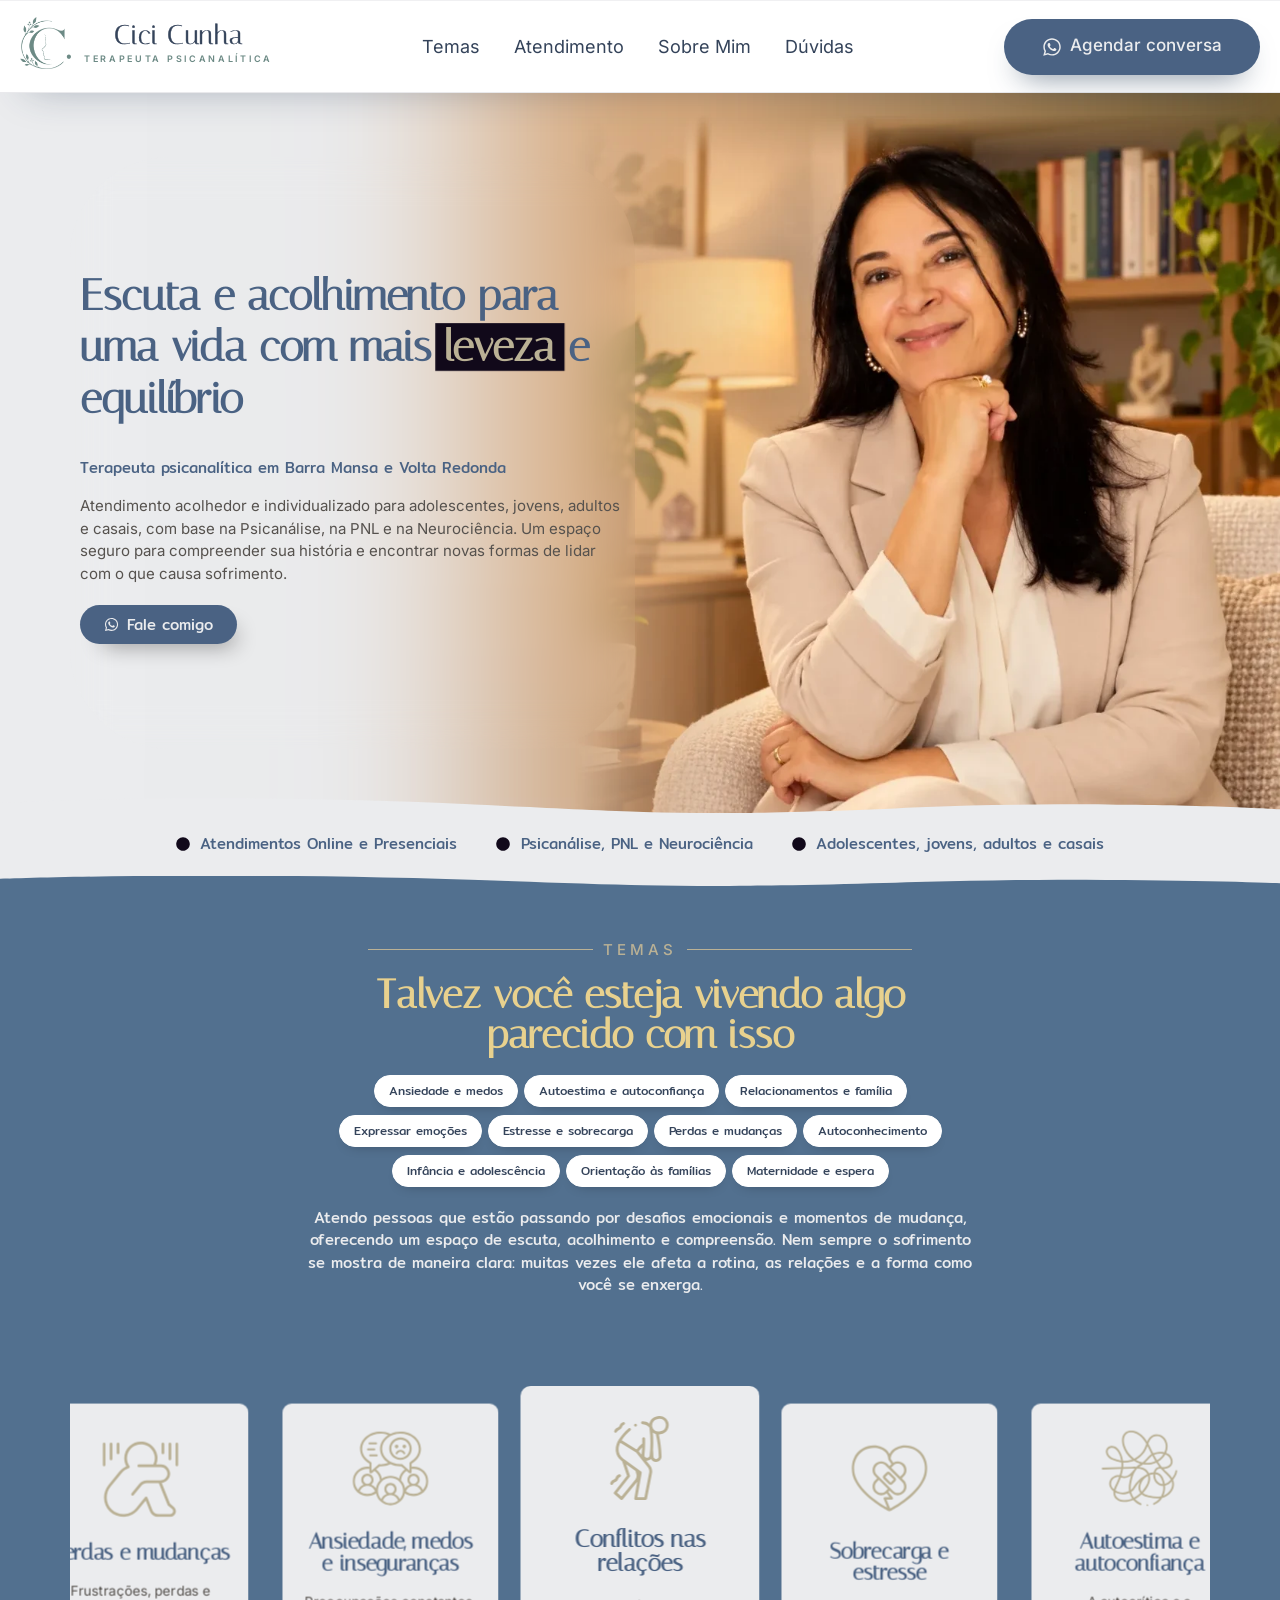
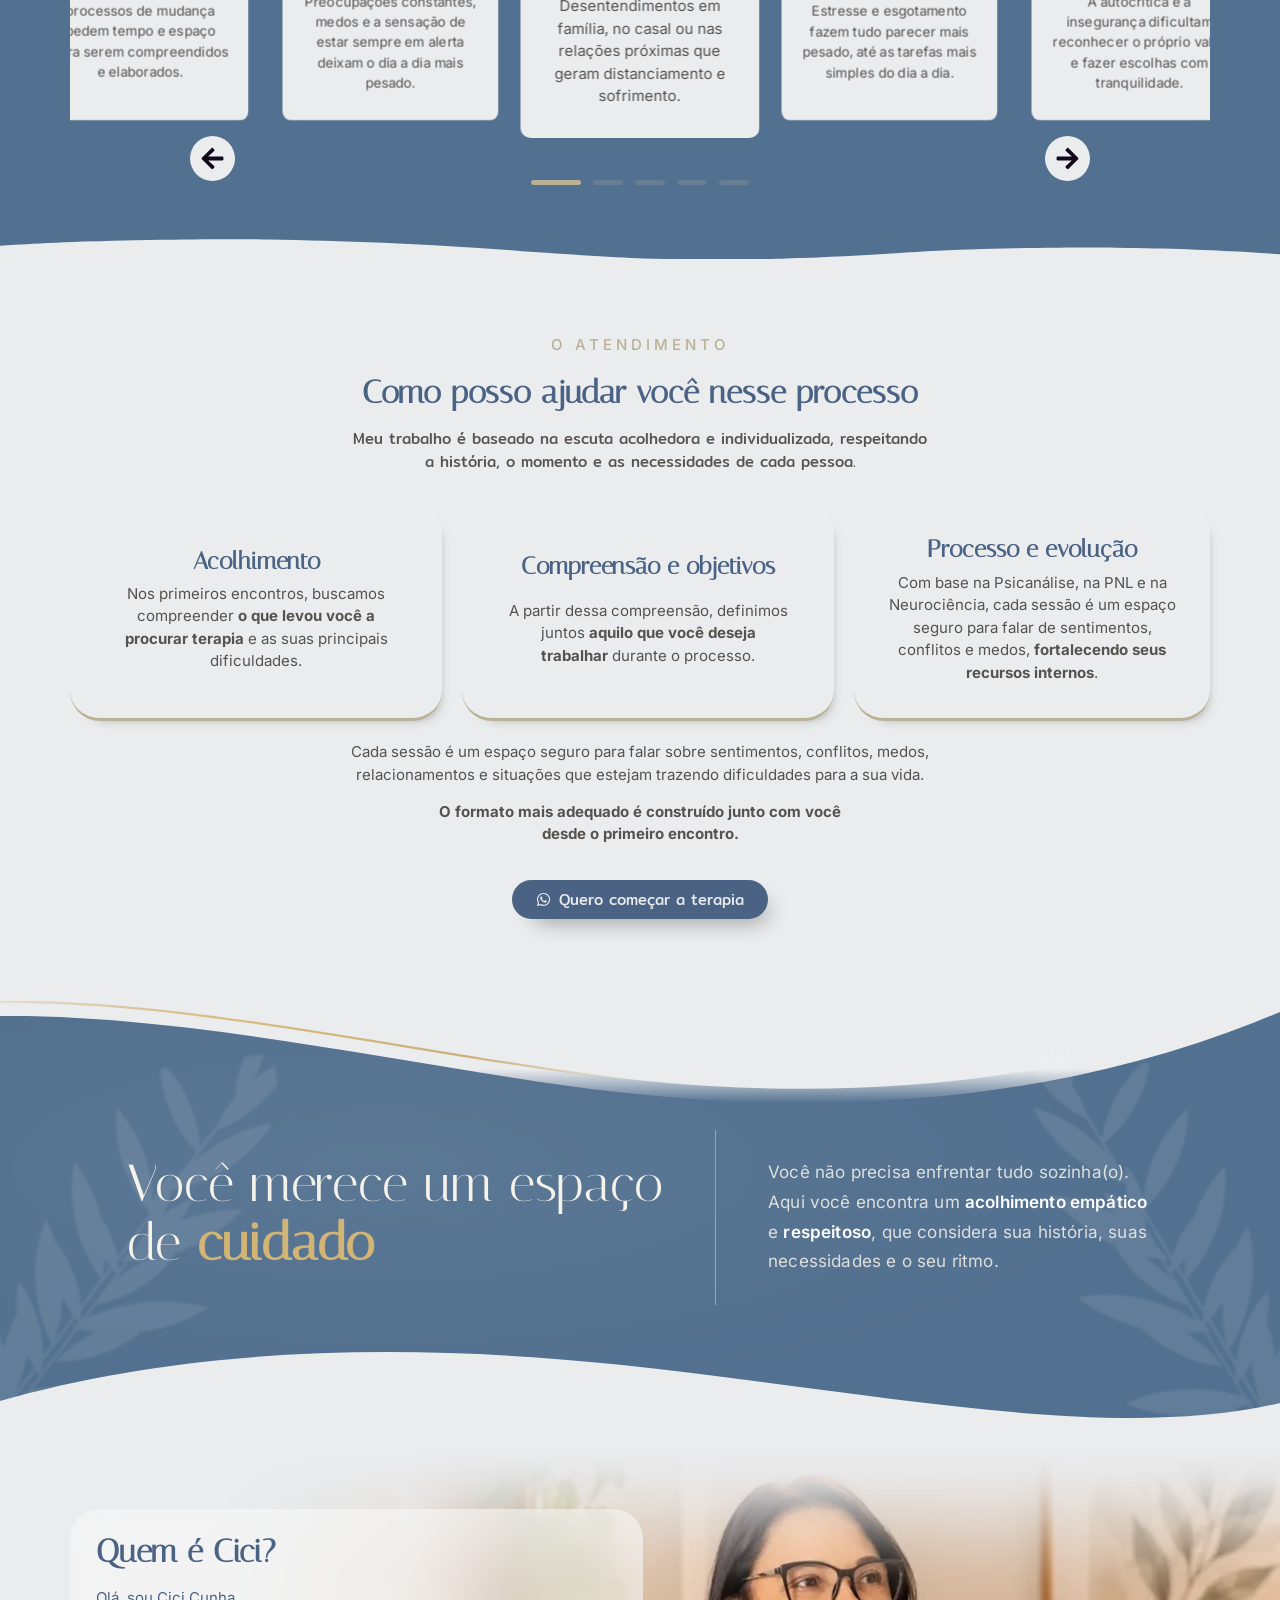
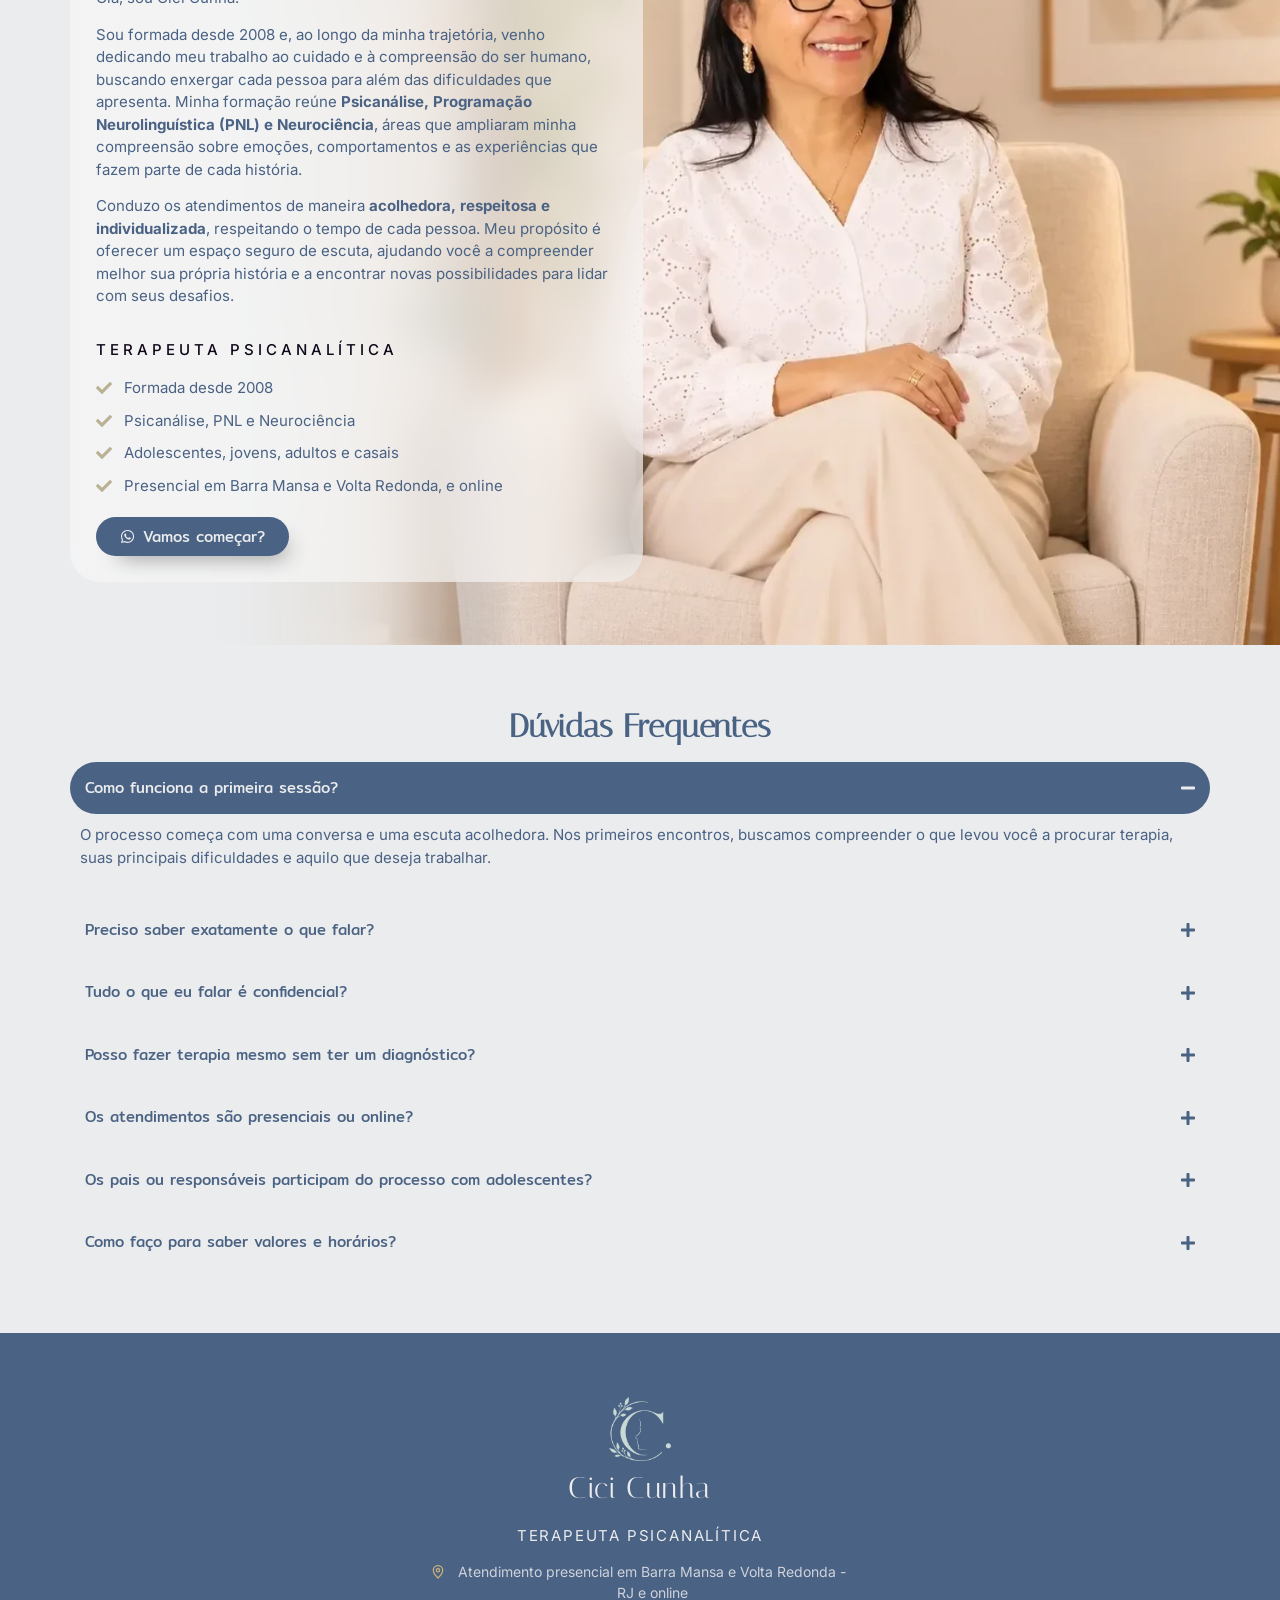
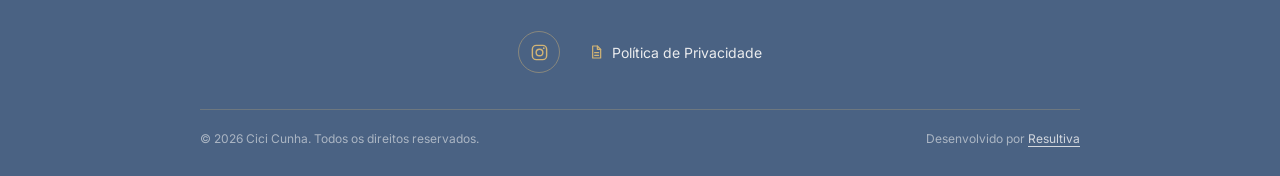
==== index.html @ dc5313a0 "Site da terapeuta psicanalítica Cici Cunha Página única estática com hero, temas, atendimento, faixa" ====
<!DOCTYPE html>
<html lang="pt-BR">
<head>
	<meta charset="UTF-8">
		<meta name='robots' content='index, follow, max-image-preview:large, max-snippet:-1, max-video-preview:-1' />

	<title>Cici Cunha | Terapeuta Psicanalítica em Barra Mansa e Volta Redonda</title>
	<meta name="description" content="Cici Cunha, terapeuta psicanalítica. Atendimento acolhedor e individualizado para adolescentes, jovens, adultos e casais, presencial em Barra Mansa e Volta Redonda (RJ) e online." />
	<meta property="og:locale" content="pt_BR" />
	<meta property="og:type" content="website" />
	<meta property="og:title" content="Cici Cunha | Terapeuta Psicanalítica em Barra Mansa e Volta Redonda" />
	<meta property="og:description" content="Cici Cunha, terapeuta psicanalítica. Atendimento acolhedor e individualizado para adolescentes, jovens, adultos e casais, presencial em Barra Mansa e Volta Redonda (RJ) e online." />
	<meta property="og:site_name" content="Cici Cunha" />
	<meta name="twitter:card" content="summary_large_image" />


<style id="wp-img-auto-sizes-contain-inline-css">
img:is([sizes=auto i],[sizes^="auto," i]){contain-intrinsic-size:3000px 1500px}
/*# sourceURL=wp-img-auto-sizes-contain-inline-css */
</style>

<style id="wp-emoji-styles-inline-css">

	img.wp-smiley, img.emoji {
		display: inline !important;
		border: none !important;
		box-shadow: none !important;
		height: 1em !important;
		width: 1em !important;
		margin: 0 0.07em !important;
		vertical-align: -0.1em !important;
		background: none !important;
		padding: 0 !important;
	}
/*# sourceURL=wp-emoji-styles-inline-css */
</style>
<style id="joinchat-button-style-inline-css">
.wp-block-joinchat-button{align-items:center;display:flex;flex-flow:row nowrap}.wp-block-joinchat-button.is-vertical{flex-direction:column}.wp-block-joinchat-button.is-vertical.is-content-justification-left{align-items:flex-start}.wp-block-joinchat-button.is-vertical.is-content-justification-center{align-items:center}.wp-block-joinchat-button.is-vertical.is-content-justification-right{align-items:flex-end}.wp-block-joinchat-button:not(.is-vertical).is-content-justification-left{justify-content:flex-start}.wp-block-joinchat-button:not(.is-vertical).is-content-justification-center{justify-content:center}.wp-block-joinchat-button:not(.is-vertical).is-content-justification-right{justify-content:flex-end}.wp-block-joinchat-button:not(.is-vertical).is-content-justification-space-between{justify-content:space-between}.wp-block-joinchat-button figure{align-items:center;display:flex;flex-direction:column;flex-shrink:0;margin:0;padding:0}.wp-block-joinchat-button figcaption{font:normal normal 400 .6em/2em var(--wp--preset--font-family--system-font,sans-serif);margin:0;padding:0}.wp-block-joinchat-button .joinchat-button__qr{background-color:#fff;box-sizing:content-box;display:block;height:200px;overflow:hidden;padding:10px;width:200px}.wp-block-joinchat-button .joinchat-button__qr canvas,.wp-block-joinchat-button .joinchat-button__qr img{display:block;margin:auto}.wp-block-joinchat-button .wp-block-buttons{flex:1 1 auto;margin:0;max-width:100%;min-width:0;width:100%}.wp-block-joinchat-button .wp-block-button.wp-block-button__width-25{min-width:25%;width:calc(25% - var(--wp--style--block-gap, .5em)*.75)}.wp-block-joinchat-button .wp-block-button.wp-block-button__width-50{min-width:50%;width:calc(50% - var(--wp--style--block-gap, .5em)*.5)}.wp-block-joinchat-button .wp-block-button.wp-block-button__width-75{min-width:75%;width:calc(75% - var(--wp--style--block-gap, .5em)*.25)}.wp-block-joinchat-button .wp-block-button.wp-block-button__width-100{min-width:100%;width:100%}.wp-block-joinchat-button .joinchat-button__link,.wp-block-joinchat-button .wp-block-button__link{align-items:center;display:inline-flex;flex-flow:row nowrap;justify-content:center;width:100%}.wp-block-joinchat-button .joinchat-button__link:before,.wp-block-joinchat-button .wp-block-button__link:before{background:transparent var(--joinchat-ico) no-repeat center;background-size:100%;content:"";display:block;height:1.5em;margin:-.75em .75em -.75em 0;width:1.5em}.wp-block-joinchat-button .joinchat-button__link{width:auto}.wp-block-joinchat-button:has(.joinchat-button__link){border:none!important;display:flex;flex-direction:column}@media (orientation:landscape)and (height >= 481px),(orientation:portrait)and (width >= 481px){.wp-block-joinchat-button.joinchat-button--qr-only .wp-block-buttons{display:none}}@media (orientation:landscape)and (height <= 480px),(width <= 480px){.wp-block-joinchat-button figure{display:none}}

/*# sourceURL=wp-content/plugins/creame-whatsapp-me/gutenberg/build/style-index.css */
</style>
<style id="global-styles-inline-css">
:root{--wp--preset--aspect-ratio--square: 1;--wp--preset--aspect-ratio--4-3: 4/3;--wp--preset--aspect-ratio--3-4: 3/4;--wp--preset--aspect-ratio--3-2: 3/2;--wp--preset--aspect-ratio--2-3: 2/3;--wp--preset--aspect-ratio--16-9: 16/9;--wp--preset--aspect-ratio--9-16: 9/16;--wp--preset--color--black: #000000;--wp--preset--color--cyan-bluish-gray: #abb8c3;--wp--preset--color--white: #ffffff;--wp--preset--color--pale-pink: #f78da7;--wp--preset--color--vivid-red: #cf2e2e;--wp--preset--color--luminous-vivid-orange: #ff6900;--wp--preset--color--luminous-vivid-amber: #fcb900;--wp--preset--color--light-green-cyan: #7bdcb5;--wp--preset--color--vivid-green-cyan: #00d084;--wp--preset--color--pale-cyan-blue: #8ed1fc;--wp--preset--color--vivid-cyan-blue: #0693e3;--wp--preset--color--vivid-purple: #9b51e0;--wp--preset--gradient--vivid-cyan-blue-to-vivid-purple: linear-gradient(135deg,rgb(6,147,227) 0%,rgb(155,81,224) 100%);--wp--preset--gradient--light-green-cyan-to-vivid-green-cyan: linear-gradient(135deg,rgb(122,220,180) 0%,rgb(0,208,130) 100%);--wp--preset--gradient--luminous-vivid-amber-to-luminous-vivid-orange: linear-gradient(135deg,rgb(252,185,0) 0%,rgb(255,105,0) 100%);--wp--preset--gradient--luminous-vivid-orange-to-vivid-red: linear-gradient(135deg,rgb(255,105,0) 0%,rgb(207,46,46) 100%);--wp--preset--gradient--very-light-gray-to-cyan-bluish-gray: linear-gradient(135deg,rgb(238,238,238) 0%,rgb(169,184,195) 100%);--wp--preset--gradient--cool-to-warm-spectrum: linear-gradient(135deg,rgb(74,234,220) 0%,rgb(151,120,209) 20%,rgb(207,42,186) 40%,rgb(238,44,130) 60%,rgb(251,105,98) 80%,rgb(254,248,76) 100%);--wp--preset--gradient--blush-light-purple: linear-gradient(135deg,rgb(255,206,236) 0%,rgb(152,150,240) 100%);--wp--preset--gradient--blush-bordeaux: linear-gradient(135deg,rgb(254,205,165) 0%,rgb(254,45,45) 50%,rgb(107,0,62) 100%);--wp--preset--gradient--luminous-dusk: linear-gradient(135deg,rgb(255,203,112) 0%,rgb(199,81,192) 50%,rgb(65,88,208) 100%);--wp--preset--gradient--pale-ocean: linear-gradient(135deg,rgb(255,245,203) 0%,rgb(182,227,212) 50%,rgb(51,167,181) 100%);--wp--preset--gradient--electric-grass: linear-gradient(135deg,rgb(202,248,128) 0%,rgb(113,206,126) 100%);--wp--preset--gradient--midnight: linear-gradient(135deg,rgb(2,3,129) 0%,rgb(40,116,252) 100%);--wp--preset--font-size--small: 13px;--wp--preset--font-size--medium: 20px;--wp--preset--font-size--large: 36px;--wp--preset--font-size--x-large: 42px;--wp--preset--spacing--20: 0.44rem;--wp--preset--spacing--30: 0.67rem;--wp--preset--spacing--40: 1rem;--wp--preset--spacing--50: 1.5rem;--wp--preset--spacing--60: 2.25rem;--wp--preset--spacing--70: 3.38rem;--wp--preset--spacing--80: 5.06rem;--wp--preset--shadow--natural: 6px 6px 9px rgba(0, 0, 0, 0.2);--wp--preset--shadow--deep: 12px 12px 50px rgba(0, 0, 0, 0.4);--wp--preset--shadow--sharp: 6px 6px 0px rgba(0, 0, 0, 0.2);--wp--preset--shadow--outlined: 6px 6px 0px -3px rgb(255, 255, 255), 6px 6px rgb(0, 0, 0);--wp--preset--shadow--crisp: 6px 6px 0px rgb(0, 0, 0);}:root { --wp--style--global--content-size: 800px;--wp--style--global--wide-size: 1200px; }:where(body) { margin: 0; }.wp-site-blocks > .alignleft { float: left; margin-right: 2em; }.wp-site-blocks > .alignright { float: right; margin-left: 2em; }.wp-site-blocks > .aligncenter { justify-content: center; margin-left: auto; margin-right: auto; }:where(.wp-site-blocks) > * { margin-block-start: 24px; margin-block-end: 0; }:where(.wp-site-blocks) > :first-child { margin-block-start: 0; }:where(.wp-site-blocks) > :last-child { margin-block-end: 0; }:root { --wp--style--block-gap: 24px; }:root :where(.is-layout-flow) > :first-child{margin-block-start: 0;}:root :where(.is-layout-flow) > :last-child{margin-block-end: 0;}:root :where(.is-layout-flow) > *{margin-block-start: 24px;margin-block-end: 0;}:root :where(.is-layout-constrained) > :first-child{margin-block-start: 0;}:root :where(.is-layout-constrained) > :last-child{margin-block-end: 0;}:root :where(.is-layout-constrained) > *{margin-block-start: 24px;margin-block-end: 0;}:root :where(.is-layout-flex){gap: 24px;}:root :where(.is-layout-grid){gap: 24px;}.is-layout-flow > .alignleft{float: left;margin-inline-start: 0;margin-inline-end: 2em;}.is-layout-flow > .alignright{float: right;margin-inline-start: 2em;margin-inline-end: 0;}.is-layout-flow > .aligncenter{margin-left: auto !important;margin-right: auto !important;}.is-layout-constrained > .alignleft{float: left;margin-inline-start: 0;margin-inline-end: 2em;}.is-layout-constrained > .alignright{float: right;margin-inline-start: 2em;margin-inline-end: 0;}.is-layout-constrained > .aligncenter{margin-left: auto !important;margin-right: auto !important;}.is-layout-constrained > :where(:not(.alignleft):not(.alignright):not(.alignfull)){max-width: var(--wp--style--global--content-size);margin-left: auto !important;margin-right: auto !important;}.is-layout-constrained > .alignwide{max-width: var(--wp--style--global--wide-size);}body .is-layout-flex{display: flex;}.is-layout-flex{flex-wrap: wrap;align-items: center;}.is-layout-flex > :is(*, div){margin: 0;}body .is-layout-grid{display: grid;}.is-layout-grid > :is(*, div){margin: 0;}body{padding-top: 0px;padding-right: 0px;padding-bottom: 0px;padding-left: 0px;}:root :where(.wp-element-button, .wp-block-button__link){background-color: #32373c;border-width: 0;color: #fff;font-family: inherit;font-size: inherit;font-style: inherit;font-weight: inherit;letter-spacing: inherit;line-height: inherit;padding-top: calc(0.667em + 2px);padding-right: calc(1.333em + 2px);padding-bottom: calc(0.667em + 2px);padding-left: calc(1.333em + 2px);text-decoration: none;text-transform: inherit;}.has-black-color{color: var(--wp--preset--color--black) !important;}.has-cyan-bluish-gray-color{color: var(--wp--preset--color--cyan-bluish-gray) !important;}.has-white-color{color: var(--wp--preset--color--white) !important;}.has-pale-pink-color{color: var(--wp--preset--color--pale-pink) !important;}.has-vivid-red-color{color: var(--wp--preset--color--vivid-red) !important;}.has-luminous-vivid-orange-color{color: var(--wp--preset--color--luminous-vivid-orange) !important;}.has-luminous-vivid-amber-color{color: var(--wp--preset--color--luminous-vivid-amber) !important;}.has-light-green-cyan-color{color: var(--wp--preset--color--light-green-cyan) !important;}.has-vivid-green-cyan-color{color: var(--wp--preset--color--vivid-green-cyan) !important;}.has-pale-cyan-blue-color{color: var(--wp--preset--color--pale-cyan-blue) !important;}.has-vivid-cyan-blue-color{color: var(--wp--preset--color--vivid-cyan-blue) !important;}.has-vivid-purple-color{color: var(--wp--preset--color--vivid-purple) !important;}.has-black-background-color{background-color: var(--wp--preset--color--black) !important;}.has-cyan-bluish-gray-background-color{background-color: var(--wp--preset--color--cyan-bluish-gray) !important;}.has-white-background-color{background-color: var(--wp--preset--color--white) !important;}.has-pale-pink-background-color{background-color: var(--wp--preset--color--pale-pink) !important;}.has-vivid-red-background-color{background-color: var(--wp--preset--color--vivid-red) !important;}.has-luminous-vivid-orange-background-color{background-color: var(--wp--preset--color--luminous-vivid-orange) !important;}.has-luminous-vivid-amber-background-color{background-color: var(--wp--preset--color--luminous-vivid-amber) !important;}.has-light-green-cyan-background-color{background-color: var(--wp--preset--color--light-green-cyan) !important;}.has-vivid-green-cyan-background-color{background-color: var(--wp--preset--color--vivid-green-cyan) !important;}.has-pale-cyan-blue-background-color{background-color: var(--wp--preset--color--pale-cyan-blue) !important;}.has-vivid-cyan-blue-background-color{background-color: var(--wp--preset--color--vivid-cyan-blue) !important;}.has-vivid-purple-background-color{background-color: var(--wp--preset--color--vivid-purple) !important;}.has-black-border-color{border-color: var(--wp--preset--color--black) !important;}.has-cyan-bluish-gray-border-color{border-color: var(--wp--preset--color--cyan-bluish-gray) !important;}.has-white-border-color{border-color: var(--wp--preset--color--white) !important;}.has-pale-pink-border-color{border-color: var(--wp--preset--color--pale-pink) !important;}.has-vivid-red-border-color{border-color: var(--wp--preset--color--vivid-red) !important;}.has-luminous-vivid-orange-border-color{border-color: var(--wp--preset--color--luminous-vivid-orange) !important;}.has-luminous-vivid-amber-border-color{border-color: var(--wp--preset--color--luminous-vivid-amber) !important;}.has-light-green-cyan-border-color{border-color: var(--wp--preset--color--light-green-cyan) !important;}.has-vivid-green-cyan-border-color{border-color: var(--wp--preset--color--vivid-green-cyan) !important;}.has-pale-cyan-blue-border-color{border-color: var(--wp--preset--color--pale-cyan-blue) !important;}.has-vivid-cyan-blue-border-color{border-color: var(--wp--preset--color--vivid-cyan-blue) !important;}.has-vivid-purple-border-color{border-color: var(--wp--preset--color--vivid-purple) !important;}.has-vivid-cyan-blue-to-vivid-purple-gradient-background{background: var(--wp--preset--gradient--vivid-cyan-blue-to-vivid-purple) !important;}.has-light-green-cyan-to-vivid-green-cyan-gradient-background{background: var(--wp--preset--gradient--light-green-cyan-to-vivid-green-cyan) !important;}.has-luminous-vivid-amber-to-luminous-vivid-orange-gradient-background{background: var(--wp--preset--gradient--luminous-vivid-amber-to-luminous-vivid-orange) !important;}.has-luminous-vivid-orange-to-vivid-red-gradient-background{background: var(--wp--preset--gradient--luminous-vivid-orange-to-vivid-red) !important;}.has-very-light-gray-to-cyan-bluish-gray-gradient-background{background: var(--wp--preset--gradient--very-light-gray-to-cyan-bluish-gray) !important;}.has-cool-to-warm-spectrum-gradient-background{background: var(--wp--preset--gradient--cool-to-warm-spectrum) !important;}.has-blush-light-purple-gradient-background{background: var(--wp--preset--gradient--blush-light-purple) !important;}.has-blush-bordeaux-gradient-background{background: var(--wp--preset--gradient--blush-bordeaux) !important;}.has-luminous-dusk-gradient-background{background: var(--wp--preset--gradient--luminous-dusk) !important;}.has-pale-ocean-gradient-background{background: var(--wp--preset--gradient--pale-ocean) !important;}.has-electric-grass-gradient-background{background: var(--wp--preset--gradient--electric-grass) !important;}.has-midnight-gradient-background{background: var(--wp--preset--gradient--midnight) !important;}.has-small-font-size{font-size: var(--wp--preset--font-size--small) !important;}.has-medium-font-size{font-size: var(--wp--preset--font-size--medium) !important;}.has-large-font-size{font-size: var(--wp--preset--font-size--large) !important;}.has-x-large-font-size{font-size: var(--wp--preset--font-size--x-large) !important;}
:root :where(.wp-block-icon svg){width: 24px;}
:root :where(.wp-block-pullquote){font-size: 1.5em;line-height: 1.6;}
/*# sourceURL=global-styles-inline-css */
</style>
<link rel='stylesheet' id='hello-elementor-css' href='wp-content/themes/hello-elementor/assets/css/reset_3ccdc6.css' media='all' />
<link rel='stylesheet' id='hello-elementor-theme-style-css' href='wp-content/themes/hello-elementor/assets/css/theme_3ccdc6.css' media='all' />
<link rel='stylesheet' id='hello-elementor-header-footer-css' href='wp-content/themes/hello-elementor/assets/css/header-footer_3ccdc6.css' media='all' />
<link rel='stylesheet' id='elementor-frontend-css' href='wp-content/plugins/elementor/assets/css/frontend.min_79e619.css' media='all' />
<link rel='stylesheet' id='elementor-post-10-css' href='wp-content/uploads/elementor/css/post-10_9da2ef.css' media='all' />
<link rel='stylesheet' id='widget-image-css' href='wp-content/plugins/elementor/assets/css/widget-image.min_79e619.css' media='all' />
<link rel='stylesheet' id='widget-mega-menu-css' href='wp-content/plugins/pro-elements/assets/css/widget-mega-menu.min_d73beb.css' media='all' />
<link rel='stylesheet' id='e-animation-grow-css' href='wp-content/plugins/elementor/assets/lib/animations/styles/e-animation-grow.min_79e619.css' media='all' />
<link rel='stylesheet' id='e-animation-fadeInLeft-css' href='wp-content/plugins/elementor/assets/lib/animations/styles/fadeInLeft.min_79e619.css' media='all' />
<link rel='stylesheet' id='e-sticky-css' href='wp-content/plugins/pro-elements/assets/css/modules/sticky.min_d73beb.css' media='all' />
<link rel='stylesheet' id='widget-animated-headline-css' href='wp-content/plugins/pro-elements/assets/css/widget-animated-headline.min_d73beb.css' media='all' />
<link rel='stylesheet' id='widget-heading-css' href='wp-content/plugins/elementor/assets/css/widget-heading.min_79e619.css' media='all' />
<link rel='stylesheet' id='e-shapes-css' href='wp-content/plugins/elementor/assets/css/conditionals/shapes.min_79e619.css' media='all' />
<link rel='stylesheet' id='widget-icon-list-css' href='wp-content/plugins/elementor/assets/css/widget-icon-list.min_79e619.css' media='all' />
<link rel='stylesheet' id='widget-divider-css' href='wp-content/plugins/elementor/assets/css/widget-divider.min_79e619.css' media='all' />
<link rel='stylesheet' id='swiper-css' href='wp-content/plugins/elementor/assets/lib/swiper/v8/css/swiper.min_6da7ee.css' media='all' />
<link rel='stylesheet' id='e-swiper-css' href='wp-content/plugins/elementor/assets/css/conditionals/e-swiper.min_79e619.css' media='all' />
<link rel='stylesheet' id='widget-nested-carousel-css' href='wp-content/plugins/pro-elements/assets/css/widget-nested-carousel.min_d73beb.css' media='all' />
<link rel='stylesheet' id='e-animation-fadeInUp-css' href='wp-content/plugins/elementor/assets/lib/animations/styles/fadeInUp.min_79e619.css' media='all' />
<link rel='stylesheet' id='widget-nested-accordion-css' href='wp-content/plugins/elementor/assets/css/widget-nested-accordion.min_79e619.css' media='all' />
<link rel='stylesheet' id='elementor-post-24-css' href='wp-content/uploads/elementor/css/post-24_05fb49.css' media='all' />
<link rel='stylesheet' id='elementor-gf-italiana-css' href='_ext/fonts.googleapis.com/css_1c6f4f.css' media='all' />
<link rel='stylesheet' id='elementor-gf-mitr-css' href='_ext/fonts.googleapis.com/css_536dba.css' media='all' />
<link rel='stylesheet' id='elementor-gf-inter-css' href='_ext/fonts.googleapis.com/css_7c62d6.css' media='all' />
<script id="jquery-core-js" src="wp-includes/js/jquery/jquery.min_9614ef.js"></script>
<script id="jquery-migrate-js" src="wp-includes/js/jquery/jquery-migrate.min_9940e0.js"></script>
<meta name="generator" content="WordPress 7.0.6" />
<meta name="generator" content="Elementor 4.1.4; features: e_font_icon_svg, additional_custom_breakpoints; settings: css_print_method-external, google_font-enabled, font_display-swap">
			<style>
				.e-con.e-parent:nth-of-type(n+4):not(.e-lazyloaded):not(.e-no-lazyload),
				.e-con.e-parent:nth-of-type(n+4):not(.e-lazyloaded):not(.e-no-lazyload) * {
					background-image: none !important;
				}
				@media screen and (max-height: 1024px) {
					.e-con.e-parent:nth-of-type(n+3):not(.e-lazyloaded):not(.e-no-lazyload),
					.e-con.e-parent:nth-of-type(n+3):not(.e-lazyloaded):not(.e-no-lazyload) * {
						background-image: none !important;
					}
				}
				@media screen and (max-height: 640px) {
					.e-con.e-parent:nth-of-type(n+2):not(.e-lazyloaded):not(.e-no-lazyload),
					.e-con.e-parent:nth-of-type(n+2):not(.e-lazyloaded):not(.e-no-lazyload) * {
						background-image: none !important;
					}
				}
			</style>
			<link rel="icon" href="wp-content/uploads/2026/06/cropped-favicon-32x32.webp" sizes="32x32" />
<link rel="icon" href="wp-content/uploads/2026/06/cropped-favicon-192x192.webp" sizes="192x192" />
<link rel="apple-touch-icon" href="wp-content/uploads/2026/06/cropped-favicon-180x180.webp" />

	<meta name="viewport" content="width=device-width, initial-scale=1.0, viewport-fit=cover" /><style id="sq-temas-bg">.elementor-24 .elementor-element.elementor-element-1436e35f:not(.elementor-motion-effects-element-type-background){background-color:#52708F;}</style>
<style id="sq-hero-height">@media (min-width:1025px){.elementor-24 .elementor-element.elementor-element-76be2e43{--min-height:80vh;}}</style>
<style id="sq-cta-color">.elementor-24 .elementor-element.elementor-element-3393e70f .elementor-button,.elementor-24 .elementor-element.elementor-element-a5cd9b2 .elementor-button,.elementor-24 .elementor-element.elementor-element-7a9300c7 .elementor-button,.elementor-24 .elementor-element.elementor-element-3393e70f .elementor-button:hover,.elementor-24 .elementor-element.elementor-element-a5cd9b2 .elementor-button:hover,.elementor-24 .elementor-element.elementor-element-7a9300c7 .elementor-button:hover,.elementor-24 .elementor-element.elementor-element-3393e70f .elementor-button:focus,.elementor-24 .elementor-element.elementor-element-a5cd9b2 .elementor-button:focus,.elementor-24 .elementor-element.elementor-element-7a9300c7 .elementor-button:focus{background-color:rgb(74,98,131);color:rgb(235,236,238);}.elementor-24 .elementor-element.elementor-element-3393e70f .elementor-button svg,.elementor-24 .elementor-element.elementor-element-a5cd9b2 .elementor-button svg,.elementor-24 .elementor-element.elementor-element-7a9300c7 .elementor-button svg{fill:rgb(235,236,238);}</style>
<style id="sq-temas-icons">#dores .elementor-widget-icon .elementor-icon{font-size:84px !important;}#dores .elementor-widget-icon .elementor-icon svg{width:1em !important;height:1em !important;}@media (max-width:767px){#dores .elementor-widget-icon .elementor-icon{font-size:72px !important;}}</style>
<style id="sq-faixa">
.elementor-24 .elementor-element.elementor-element-567b76ef{position:relative;overflow:hidden;--padding-top:150px;--padding-bottom:140px;}
.elementor-24 .elementor-element.elementor-element-567b76ef:not(.elementor-motion-effects-element-type-background){background-color:#52708F;background-image:radial-gradient(ellipse at 30% 40%,rgba(255,255,255,.05),transparent 60%),radial-gradient(ellipse at 80% 70%,rgba(0,0,0,.12),transparent 55%);}
.elementor-24 .elementor-element.elementor-element-567b76ef::before{display:none !important;}
.elementor-24 .elementor-element.elementor-element-567b76ef > .elementor-shape{display:none;}
.elementor-24 .elementor-element.elementor-element-567b76ef > .e-con-inner{position:relative;z-index:2;flex-direction:row;align-items:center;justify-content:center;gap:0;max-width:1200px;}
.sq-faixa__deco{position:absolute;inset:0;pointer-events:none;z-index:1;}
.sq-faixa__wave{position:absolute;left:0;width:100%;display:block;}
.sq-faixa__wave--top{top:-1px;height:130px;}
.sq-faixa__wave--bottom{bottom:-1px;height:110px;}
.sq-faixa__leaves{position:absolute;width:360px;height:360px;opacity:.09;filter:blur(1.2px);}
.sq-faixa__leaves--l{left:-60px;top:50%;transform:translateY(-38%) rotate(-8deg);}
.sq-faixa__leaves--r{right:-70px;bottom:10px;transform:scaleX(-1) rotate(-14deg);}
.elementor-24 .elementor-element.elementor-element-567b76ef .elementor-element-12fdbdc4{width:auto !important;max-width:48% !important;flex:0 0 auto;padding-right:56px;}
.elementor-24 .elementor-element.elementor-element-567b76ef .elementor-element-12fdbdc4 .elementor-headline{text-align:left !important;font-size:52px !important;line-height:1.12;font-weight:400 !important;}
.elementor-24 .elementor-element.elementor-element-567b76ef .elementor-element-12fdbdc4 .elementor-headline-plain-text{color:#F5F2EA !important;}
.elementor-24 .elementor-element.elementor-element-567b76ef .elementor-element-12fdbdc4 .elementor-headline-dynamic-text{color:#D2B475 !important;}
.elementor-24 .elementor-element.elementor-element-567b76ef .elementor-element-12fdbdc4 .elementor-headline-dynamic-wrapper svg{display:none !important;}
.elementor-24 .elementor-element.elementor-element-567b76ef .elementor-element-7a8954c2{width:auto !important;max-width:42% !important;flex:0 1 auto;border-left:1px solid rgba(210,180,117,.75);padding:28px 0 28px 56px;}
.elementor-24 .elementor-element.elementor-element-567b76ef .elementor-element-7a8954c2 p{color:rgba(245,242,234,.86) !important;font-size:17px !important;line-height:1.75;letter-spacing:.01em;text-align:left;margin:0;}
.elementor-24 .elementor-element.elementor-element-567b76ef .elementor-element-7a8954c2 strong{color:#fff;font-weight:600;}
@media (max-width:1024px){
.elementor-24 .elementor-element.elementor-element-567b76ef{--padding-top:120px;--padding-bottom:110px;}
.elementor-24 .elementor-element.elementor-element-567b76ef > .e-con-inner{flex-direction:column;}
.elementor-24 .elementor-element.elementor-element-567b76ef .elementor-element-12fdbdc4,.elementor-24 .elementor-element.elementor-element-567b76ef .elementor-element-7a8954c2{max-width:100% !important;padding-right:0;}
.elementor-24 .elementor-element.elementor-element-567b76ef .elementor-element-12fdbdc4 .elementor-headline{text-align:center !important;font-size:38px !important;}
.elementor-24 .elementor-element.elementor-element-567b76ef .elementor-element-7a8954c2{border-left:0;border-top:1px solid rgba(210,180,117,.75);padding:22px 0 0;margin-top:22px;}
.elementor-24 .elementor-element.elementor-element-567b76ef .elementor-element-7a8954c2 p{text-align:center;font-size:15px !important;}
.sq-faixa__wave--top{height:70px;}.sq-faixa__wave--bottom{height:60px;}
.sq-faixa__leaves{width:220px;height:220px;}
}
.elementor-24 .elementor-element.elementor-element-567b76ef .elementor-element-12fdbdc4{max-width:56% !important;padding-right:52px;}
.elementor-24 .elementor-element.elementor-element-567b76ef .elementor-element-7a8954c2{max-width:38% !important;padding-left:52px;}
.elementor-24 .elementor-element.elementor-element-a32ff1c > .elementor-shape-bottom,.elementor-24 .elementor-element.elementor-element-a32ff1c > .e-con-inner > .elementor-shape-bottom{display:none;}
@media (max-width:1024px){.elementor-24 .elementor-element.elementor-element-567b76ef .elementor-element-12fdbdc4,.elementor-24 .elementor-element.elementor-element-567b76ef .elementor-element-7a8954c2{max-width:100% !important;padding-right:0;padding-left:0;}}
@media (max-width:767px){.elementor-24 .elementor-element.elementor-element-567b76ef .elementor-element-12fdbdc4 .elementor-headline{font-size:31px !important;}}
.sq-faixa__wave--top{top:-4px !important;}.sq-faixa__wave--bottom{bottom:-4px !important;}
.elementor-24 .elementor-element.elementor-element-567b76ef{border:0 !important;box-shadow:none !important;}
.sq-faixa__wave--top-m{display:none;}
.elementor-24 .elementor-element.elementor-element-567b76ef{margin-top:-3px !important;}
@media (max-width:1024px){.sq-faixa__wave--top{display:none !important;}.sq-faixa__wave--top-m{display:block;top:-6px;height:116px;}
.elementor-24 .elementor-element.elementor-element-567b76ef{--padding-top:150px;}}
.elementor-24 .elementor-element.elementor-element-567b76ef:not(.elementor-motion-effects-element-type-background){background-color:transparent !important;background-image:radial-gradient(ellipse at 30% 40%,rgba(255,255,255,.05),transparent 60%),linear-gradient(to bottom,transparent 0,transparent 14px,#52708F 14px,#52708F calc(100% - 14px),transparent calc(100% - 14px)) !important;}
@media (max-width:1024px){.sq-faixa__leaves{opacity:.045 !important;filter:blur(2.2px) !important;}}
</style>
<style id="sq-hero-mobile">@media (max-width:767px){.elementor-24 .elementor-element.elementor-element-645ab094{--min-height:320px;min-height:320px;}}</style>
<style id="sq-hero-badges">@media (max-width:767px){.elementor-24 .elementor-element.elementor-element-3c51d3fe{visibility:hidden !important;}}</style>
<style id="sq-footer">
.sq-footer{background:#4A6283;color:rgba(235,236,238,.82);font-family:Inter,sans-serif;padding:64px 24px 28px;}
.sq-footer__inner{max-width:880px;margin:0 auto;display:flex;flex-direction:column;align-items:center;text-align:center;}
.sq-footer__logo{width:190px;height:auto;margin-bottom:22px;}
.sq-footer__role{margin:0 0 14px;font-size:15px;letter-spacing:.12em;text-transform:uppercase;color:#EBECEE;}
.sq-footer__role span{color:#D2B475;margin:0 6px;}
.sq-footer__place{display:flex;align-items:flex-start;justify-content:center;gap:8px;margin:0 0 28px;font-size:14px;line-height:1.6;max-width:420px;}
.sq-footer svg{width:16px;height:16px;flex:none;fill:none;stroke:#D2B475;stroke-width:1.8;stroke-linecap:round;stroke-linejoin:round;margin-top:3px;}
.sq-footer svg .dot{fill:#D2B475;stroke:none;}
.sq-footer__links{display:flex;flex-wrap:wrap;justify-content:center;gap:12px 28px;margin-bottom:36px;}
.sq-footer__links a{display:inline-flex;align-items:center;gap:8px;color:#EBECEE;text-decoration:none;font-size:14px;transition:color .2s;}
.sq-footer__links a svg{margin-top:0;}
.sq-footer__links a:hover{color:#D2B475;}
.sq-footer__bottom{width:100%;border-top:1px solid rgba(210,180,117,.25);padding-top:20px;display:flex;flex-wrap:wrap;justify-content:space-between;gap:8px 24px;font-size:12px;color:rgba(235,236,238,.6);}
.sq-footer__bottom a{color:rgba(235,236,238,.85);text-decoration:underline;text-underline-offset:3px;}
@media (max-width:767px){
.sq-footer{padding:52px 22px 26px;}
.sq-footer__logo{width:160px;}
.sq-footer__role{font-size:13px;}
.sq-footer__links{flex-direction:column;gap:14px;margin-bottom:30px;}
.sq-footer__bottom{flex-direction:column;align-items:center;text-align:center;}
}
@media (max-width:767px){
.sq-footer__place{flex-direction:column;align-items:center;gap:6px;max-width:300px;}
.sq-footer__place svg{margin-top:0;}
.sq-footer__links{width:100%;align-items:center;}
.sq-footer__links a{width:100%;max-width:270px;justify-content:center;padding:11px 16px;border:1px solid rgba(210,180,117,.35);border-radius:999px;box-sizing:border-box;}
.sq-footer__bottom{gap:6px;}
}
.sq-footer__links a span,.sq-footer__place span{line-height:1.5;}
.sq-footer__links{align-items:center;}
.sq-footer__links a.sq-footer__ig{width:42px !important;height:42px;max-width:none !important;padding:0 !important;justify-content:center;border:1px solid rgba(210,180,117,.45);border-radius:50%;}
.sq-footer__links a.sq-footer__ig svg{width:19px;height:19px;}
.sq-footer__links a.sq-footer__ig:hover{background:rgba(210,180,117,.12);}
@media (max-width:767px){.sq-footer__links{flex-direction:column;gap:16px;}}
@media (max-width:767px){.sq-footer__links a[href="politica-de-privacidade/"]{order:-1;}}
</style>
<style id="sq-brand">
.sq-brand{display:inline-flex;align-items:center;gap:12px;line-height:1;text-decoration:none;}
.sq-brand__emblem{width:auto !important;height:50px !important;max-width:none !important;display:block;}
.sq-brand__name{font-family:Italiana,Georgia,serif;font-size:31px;letter-spacing:.02em;color:#4A6283;white-space:nowrap;}
.sq-brand--footer{flex-direction:column;gap:12px;margin-bottom:22px;}
.sq-brand--footer .sq-brand__emblem{height:64px !important;}
.sq-brand--footer .sq-brand__name{color:#EBECEE;font-size:30px;}
@media (max-width:767px){.sq-brand__emblem{height:44px !important;}.sq-brand__name{font-size:27px;}.sq-brand--footer .sq-brand__emblem{height:56px !important;}}
</style>
<style id="sq-header">
.sq-brand__text{display:flex;flex-direction:column;gap:6px;}
.sq-brand__sub{font-family:Inter,sans-serif;font-size:11px;font-weight:500;letter-spacing:.32em;text-transform:uppercase;color:#6B8984;white-space:nowrap;}
@media (max-width:1024px){.sq-brand--header .sq-brand__sub{display:none;}}
@media (min-width:1025px){
.elementor-24 .elementor-element.elementor-element-11648f48{background:#fff !important;border-radius:0 !important;border-top:1px solid rgba(47,47,77,.07);border-bottom:1px solid rgba(47,47,77,.10);box-shadow:0 22px 40px -28px rgba(36,58,85,.38) !important;--padding-top:16px;--padding-bottom:16px;padding-top:16px !important;padding-bottom:16px !important;}
.elementor-24 .elementor-element.elementor-element-11648f48 > .e-con-inner{max-width:1240px !important;align-items:center;padding-top:0 !important;padding-bottom:0 !important;}
.elementor-24 .elementor-element.elementor-element-9dec644{width:auto !important;max-width:none !important;flex:0 0 auto;}
.sq-brand--header{gap:13px;}
.sq-brand--header .sq-brand__sub{font-size:9px;letter-spacing:.3em;font-weight:600;}
.sq-brand--header .sq-brand__text{gap:5px;}
.sq-brand--header .sq-brand__emblem{height:52px !important;}
.sq-brand--header .sq-brand__name{font-size:27px;color:#34435A;line-height:.95;-webkit-text-stroke:.45px #34435A;}
.elementor-24 .elementor-element.elementor-element-954912b .e-n-menu-title-container,
.elementor-24 .elementor-element.elementor-element-954912b .e-n-menu-title-text{font-family:Inter,sans-serif !important;font-size:18px !important;font-weight:400 !important;color:#34435A !important;}
.elementor-24 .elementor-element.elementor-element-954912b .e-n-menu-heading{gap:6px;justify-content:center !important;}
.elementor-24 .elementor-element.elementor-element-954912b .e-n-menu-title{padding:8px 14px !important;}
.elementor-24 .elementor-element.elementor-element-3393e70f .elementor-button{font-family:Inter,sans-serif !important;font-size:17px !important;font-weight:500 !important;padding:18px 38px !important;border-radius:999px !important;box-shadow:0 16px 30px -16px rgba(36,58,85,.65) !important;}
.elementor-24 .elementor-element.elementor-element-3393e70f .elementor-button-icon svg{width:20px;height:20px;}
}
</style>
<style id="sq-temas-solido">#dores::before,#dores > .elementor-motion-effects-container{display:none !important;background-image:none !important;}#dores{background-image:none !important;background-color:#52708F !important;}</style>
<style id="sq-temas-tags">#dores p > span[style*="border-radius: 999px"]{background:#fff !important;color:#34435A !important;border:1px solid #fff !important;font-weight:400 !important;margin:4px 3px;box-shadow:0 6px 14px -10px rgba(0,0,0,.45);}</style>
</head>
<body class="home wp-singular page-template page-template-elementor_canvas page page-id-24 wp-embed-responsive wp-theme-hello-elementor hello-elementor-default elementor-default elementor-template-canvas elementor-kit-10 elementor-page elementor-page-24">
	
<!-- End Google Tag Manager (noscript) -->		<div data-elementor-type="wp-page" data-elementor-id="24" class="elementor elementor-24" data-elementor-post-type="page">
				<div class="elementor-element elementor-element-11648f48 e-flex e-con-boxed e-con e-parent" data-id="11648f48" data-element_type="container" data-e-type="container" data-settings="{&quot;sticky&quot;:&quot;top&quot;,&quot;background_background&quot;:&quot;classic&quot;,&quot;sticky_on&quot;:[&quot;desktop&quot;,&quot;tablet&quot;,&quot;mobile&quot;],&quot;sticky_offset&quot;:0,&quot;sticky_effects_offset&quot;:0,&quot;sticky_anchor_link_offset&quot;:0}">
					<div class="e-con-inner">
				<div class="elementor-element elementor-element-9dec644 elementor-widget__width-initial elementor-widget elementor-widget-image" data-id="9dec644" data-element_type="widget" data-e-type="widget" data-widget_type="image.default">
															<span class="sq-brand sq-brand--header"><img class="sq-brand__emblem" src="wp-content/uploads/2026/06/cici-emblema.png" alt="" width="781" height="799"><span class="sq-brand__text"><span class="sq-brand__name">Cici Cunha</span><span class="sq-brand__sub">Terapeuta psicanalítica</span></span></span>															</div>
				<div class="elementor-element elementor-element-954912b e-full_width e-n-menu-layout-horizontal e-n-menu-tablet elementor-widget elementor-widget-n-menu" data-id="954912b" data-element_type="widget" data-e-type="widget" data-settings="{&quot;menu_items&quot;:[{&quot;item_title&quot;:&quot;Temas&quot;,&quot;_id&quot;:&quot;b4fff4f&quot;,&quot;item_link&quot;:{&quot;url&quot;:&quot;#dores&quot;,&quot;is_external&quot;:&quot;&quot;,&quot;nofollow&quot;:&quot;&quot;,&quot;custom_attributes&quot;:&quot;&quot;},&quot;item_dropdown_content&quot;:&quot;no&quot;,&quot;item_icon&quot;:{&quot;value&quot;:&quot;&quot;,&quot;library&quot;:&quot;&quot;},&quot;item_icon_active&quot;:null,&quot;element_id&quot;:&quot;&quot;},{&quot;item_title&quot;:&quot;O M\u00e9todo&quot;,&quot;_id&quot;:&quot;3d98d30&quot;,&quot;item_link&quot;:{&quot;url&quot;:&quot;#metodo&quot;,&quot;is_external&quot;:&quot;&quot;,&quot;nofollow&quot;:&quot;&quot;,&quot;custom_attributes&quot;:&quot;&quot;},&quot;item_dropdown_content&quot;:&quot;no&quot;,&quot;item_icon&quot;:{&quot;value&quot;:&quot;&quot;,&quot;library&quot;:&quot;&quot;},&quot;item_icon_active&quot;:null,&quot;element_id&quot;:&quot;&quot;},{&quot;item_title&quot;:&quot;Sobre Mim&quot;,&quot;item_link&quot;:{&quot;url&quot;:&quot;#sobre&quot;,&quot;is_external&quot;:&quot;&quot;,&quot;nofollow&quot;:&quot;&quot;,&quot;custom_attributes&quot;:&quot;&quot;},&quot;_id&quot;:&quot;5b7a3be&quot;,&quot;item_dropdown_content&quot;:&quot;no&quot;,&quot;item_icon&quot;:{&quot;value&quot;:&quot;&quot;,&quot;library&quot;:&quot;&quot;},&quot;item_icon_active&quot;:null,&quot;element_id&quot;:&quot;&quot;},{&quot;item_title&quot;:&quot;D\u00favidas&quot;,&quot;item_link&quot;:{&quot;url&quot;:&quot;#faq&quot;,&quot;is_external&quot;:&quot;&quot;,&quot;nofollow&quot;:&quot;&quot;,&quot;custom_attributes&quot;:&quot;&quot;},&quot;_id&quot;:&quot;ca8e6c4&quot;,&quot;item_dropdown_content&quot;:&quot;no&quot;,&quot;item_icon&quot;:{&quot;value&quot;:&quot;&quot;,&quot;library&quot;:&quot;&quot;},&quot;item_icon_active&quot;:null,&quot;element_id&quot;:&quot;&quot;}],&quot;item_position_horizontal&quot;:&quot;stretch&quot;,&quot;content_width&quot;:&quot;full_width&quot;,&quot;item_layout&quot;:&quot;horizontal&quot;,&quot;open_on&quot;:&quot;hover&quot;,&quot;horizontal_scroll&quot;:&quot;disable&quot;,&quot;breakpoint_selector&quot;:&quot;tablet&quot;,&quot;menu_item_title_distance_from_content&quot;:{&quot;unit&quot;:&quot;px&quot;,&quot;size&quot;:0,&quot;sizes&quot;:[]},&quot;menu_item_title_distance_from_content_tablet&quot;:{&quot;unit&quot;:&quot;px&quot;,&quot;size&quot;:&quot;&quot;,&quot;sizes&quot;:[]},&quot;menu_item_title_distance_from_content_mobile&quot;:{&quot;unit&quot;:&quot;px&quot;,&quot;size&quot;:&quot;&quot;,&quot;sizes&quot;:[]}}" data-widget_type="mega-menu.default">
							<nav class="e-n-menu" data-widget-number="156" aria-label="Menu">
					<button class="e-n-menu-toggle" id="menu-toggle-156" aria-haspopup="true" aria-expanded="false" aria-controls="menubar-156" aria-label="Menu Toggle">
			<span class="e-n-menu-toggle-icon e-open">
				<svg class="e-font-icon-svg e-eicon-menu-bar" viewBox="0 0 1000 1000" xmlns="http://www.w3.org/2000/svg"><path d="M104 333H896C929 333 958 304 958 271S929 208 896 208H104C71 208 42 237 42 271S71 333 104 333ZM104 583H896C929 583 958 554 958 521S929 458 896 458H104C71 458 42 487 42 521S71 583 104 583ZM104 833H896C929 833 958 804 958 771S929 708 896 708H104C71 708 42 737 42 771S71 833 104 833Z"></path></svg>			</span>
			<span class="e-n-menu-toggle-icon e-close">
				<svg class="e-font-icon-svg e-eicon-close" viewBox="0 0 1000 1000" xmlns="http://www.w3.org/2000/svg"><path d="M742 167L500 408 258 167C246 154 233 150 217 150 196 150 179 158 167 167 154 179 150 196 150 212 150 229 154 242 171 254L408 500 167 742C138 771 138 800 167 829 196 858 225 858 254 829L496 587 738 829C750 842 767 846 783 846 800 846 817 842 829 829 842 817 846 804 846 783 846 767 842 750 829 737L588 500 833 258C863 229 863 200 833 171 804 137 775 137 742 167Z"></path></svg>			</span>
		</button>
					<div class="e-n-menu-wrapper" id="menubar-156" aria-labelledby="menu-toggle-156">
				<ul class="e-n-menu-heading">
								<li class="e-n-menu-item">
				<div id="e-n-menu-title-1561" class="e-n-menu-title e-anchor">
					<a class="e-n-menu-title-container e-focus e-link" href="#dores" aria-current="page">												<span class="e-n-menu-title-text">
							Temas						</span>
					</a>									</div>
							</li>
					<li class="e-n-menu-item">
				<div id="e-n-menu-title-1562" class="e-n-menu-title e-anchor">
					<a class="e-n-menu-title-container e-focus e-link" href="#metodo" aria-current="page">												<span class="e-n-menu-title-text">
							Atendimento						</span>
					</a>									</div>
							</li>
					<li class="e-n-menu-item">
				<div id="e-n-menu-title-1563" class="e-n-menu-title e-anchor">
					<a class="e-n-menu-title-container e-focus e-link" href="#sobre" aria-current="page">												<span class="e-n-menu-title-text">
							Sobre Mim						</span>
					</a>									</div>
							</li>
					<li class="e-n-menu-item">
				<div id="e-n-menu-title-1564" class="e-n-menu-title e-anchor">
					<a class="e-n-menu-title-container e-focus e-link" href="#faq" aria-current="page">												<span class="e-n-menu-title-text">
							Dúvidas						</span>
					</a>									</div>
							</li>
						</ul>
			</div>
		</nav>
						</div>
				<div class="elementor-element elementor-element-3393e70f animated-fast elementor-hidden-tablet elementor-hidden-mobile elementor-invisible elementor-widget elementor-widget-button" data-id="3393e70f" data-element_type="widget" data-e-type="widget" data-settings="{&quot;_animation&quot;:&quot;fadeInLeft&quot;}" data-widget_type="button.default">
										<a class="elementor-button elementor-button-link elementor-size-sm elementor-animation-grow" href="https://wa.me/5524999967296?text=Ol%C3%A1%2C%20Cici%2C%20vim%20do%20site%20e%20gostaria%20de%20mais%20informa%C3%A7%C3%B5es" target="_blank">
						<span class="elementor-button-content-wrapper">
						<span class="elementor-button-icon">
				<svg aria-hidden="true" class="e-font-icon-svg e-fab-whatsapp" viewBox="0 0 448 512" xmlns="http://www.w3.org/2000/svg"><path d="M380.9 97.1C339 55.1 283.2 32 223.9 32c-122.4 0-222 99.6-222 222 0 39.1 10.2 77.3 29.6 111L0 480l117.7-30.9c32.4 17.7 68.9 27 106.1 27h.1c122.3 0 224.1-99.6 224.1-222 0-59.3-25.2-115-67.1-157zm-157 341.6c-33.2 0-65.7-8.9-94-25.7l-6.7-4-69.8 18.3L72 359.2l-4.4-7c-18.5-29.4-28.2-63.3-28.2-98.2 0-101.7 82.8-184.5 184.6-184.5 49.3 0 95.6 19.2 130.4 54.1 34.8 34.9 56.2 81.2 56.1 130.5 0 101.8-84.9 184.6-186.6 184.6zm101.2-138.2c-5.5-2.8-32.8-16.2-37.9-18-5.1-1.9-8.8-2.8-12.5 2.8-3.7 5.6-14.3 18-17.6 21.8-3.2 3.7-6.5 4.2-12 1.4-32.6-16.3-54-29.1-75.5-66-5.7-9.8 5.7-9.1 16.3-30.3 1.8-3.7.9-6.9-.5-9.7-1.4-2.8-12.5-30.1-17.1-41.2-4.5-10.8-9.1-9.3-12.5-9.5-3.2-.2-6.9-.2-10.6-.2-3.7 0-9.7 1.4-14.8 6.9-5.1 5.6-19.4 19-19.4 46.3 0 27.3 19.9 53.7 22.6 57.4 2.8 3.7 39.1 59.7 94.8 83.8 35.2 15.2 49 16.5 66.6 13.9 10.7-1.6 32.8-13.4 37.4-26.4 4.6-13 4.6-24.1 3.2-26.4-1.3-2.5-5-3.9-10.5-6.6z"></path></svg>			</span>
									<span class="elementor-button-text">Agendar conversa</span>
					</span>
					</a>
								</div>
					</div>
				</div>
		<div class="elementor-element elementor-element-76be2e43 e-flex e-con-boxed e-con e-parent" data-id="76be2e43" data-element_type="container" data-e-type="container" data-settings="{&quot;background_background&quot;:&quot;classic&quot;,&quot;shape_divider_bottom&quot;:&quot;waves&quot;}">
					<div class="e-con-inner">
				<div class="elementor-shape elementor-shape-bottom" aria-hidden="true" data-negative="false">
			<svg xmlns="http://www.w3.org/2000/svg" viewBox="0 0 1000 100" preserveAspectRatio="none">
	<path class="elementor-shape-fill" d="M421.9,6.5c22.6-2.5,51.5,0.4,75.5,5.3c23.6,4.9,70.9,23.5,100.5,35.7c75.8,32.2,133.7,44.5,192.6,49.7
	c23.6,2.1,48.7,3.5,103.4-2.5c54.7-6,106.2-25.6,106.2-25.6V0H0v30.3c0,0,72,32.6,158.4,30.5c39.2-0.7,92.8-6.7,134-22.4
	c21.2-8.1,52.2-18.2,79.7-24.2C399.3,7.9,411.6,7.5,421.9,6.5z"/>
</svg>		</div>
		<div class="elementor-element elementor-element-6bded6b9 e-con-full e-flex e-con e-child" data-id="6bded6b9" data-element_type="container" data-e-type="container">
				<div class="elementor-element elementor-element-5ddbff57 elementor-headline--style-highlight elementor-widget elementor-widget-animated-headline" data-id="5ddbff57" data-element_type="widget" data-e-type="widget" data-settings="{&quot;highlighted_text&quot;:&quot;leveza &quot;,&quot;marker&quot;:&quot;strikethrough&quot;,&quot;headline_style&quot;:&quot;highlight&quot;,&quot;highlight_animation_duration&quot;:1200}" data-widget_type="animated-headline.default">
							<h1 class="elementor-headline">
					<span class="elementor-headline-plain-text elementor-headline-text-wrapper">Escuta e acolhimento para uma vida com mais</span>
				<span class="elementor-headline-dynamic-wrapper elementor-headline-text-wrapper">
					<span class="elementor-headline-dynamic-text elementor-headline-text-active">leveza </span>
				</span>
					<span class="elementor-headline-plain-text elementor-headline-text-wrapper">e equilíbrio</span>
					</h1>
						</div>
				<div class="elementor-element elementor-element-77c0e28 elementor-widget elementor-widget-heading" data-id="77c0e28" data-element_type="widget" data-e-type="widget" data-widget_type="heading.default">
					<h1 class="elementor-heading-title elementor-size-default">Terapeuta psicanalítica em Barra Mansa e Volta Redonda</h1>				</div>
				<div class="elementor-element elementor-element-3ae8f7aa elementor-widget elementor-widget-text-editor" data-id="3ae8f7aa" data-element_type="widget" data-e-type="widget" data-widget_type="text-editor.default">
									<p>Atendimento acolhedor e individualizado para adolescentes, jovens, adultos e casais, com base na Psicanálise, na PNL e na Neurociência. Um espaço seguro para compreender sua história e encontrar novas formas de lidar com o que causa sofrimento.</p>								</div>
				<div class="elementor-element elementor-element-a133c52 animated-fast elementor-invisible elementor-widget elementor-widget-button" data-id="a133c52" data-element_type="widget" data-e-type="widget" data-settings="{&quot;_animation&quot;:&quot;fadeInLeft&quot;}" data-widget_type="button.default">
										<a class="elementor-button elementor-button-link elementor-size-sm elementor-animation-grow" href="https://wa.me/5524999967296?text=Ol%C3%A1%2C%20Cici%2C%20vim%20do%20site%20e%20gostaria%20de%20mais%20informa%C3%A7%C3%B5es">
						<span class="elementor-button-content-wrapper">
						<span class="elementor-button-icon">
				<svg aria-hidden="true" class="e-font-icon-svg e-fab-whatsapp" viewBox="0 0 448 512" xmlns="http://www.w3.org/2000/svg"><path d="M380.9 97.1C339 55.1 283.2 32 223.9 32c-122.4 0-222 99.6-222 222 0 39.1 10.2 77.3 29.6 111L0 480l117.7-30.9c32.4 17.7 68.9 27 106.1 27h.1c122.3 0 224.1-99.6 224.1-222 0-59.3-25.2-115-67.1-157zm-157 341.6c-33.2 0-65.7-8.9-94-25.7l-6.7-4-69.8 18.3L72 359.2l-4.4-7c-18.5-29.4-28.2-63.3-28.2-98.2 0-101.7 82.8-184.5 184.6-184.5 49.3 0 95.6 19.2 130.4 54.1 34.8 34.9 56.2 81.2 56.1 130.5 0 101.8-84.9 184.6-186.6 184.6zm101.2-138.2c-5.5-2.8-32.8-16.2-37.9-18-5.1-1.9-8.8-2.8-12.5 2.8-3.7 5.6-14.3 18-17.6 21.8-3.2 3.7-6.5 4.2-12 1.4-32.6-16.3-54-29.1-75.5-66-5.7-9.8 5.7-9.1 16.3-30.3 1.8-3.7.9-6.9-.5-9.7-1.4-2.8-12.5-30.1-17.1-41.2-4.5-10.8-9.1-9.3-12.5-9.5-3.2-.2-6.9-.2-10.6-.2-3.7 0-9.7 1.4-14.8 6.9-5.1 5.6-19.4 19-19.4 46.3 0 27.3 19.9 53.7 22.6 57.4 2.8 3.7 39.1 59.7 94.8 83.8 35.2 15.2 49 16.5 66.6 13.9 10.7-1.6 32.8-13.4 37.4-26.4 4.6-13 4.6-24.1 3.2-26.4-1.3-2.5-5-3.9-10.5-6.6z"></path></svg>			</span>
									<span class="elementor-button-text">Fale comigo</span>
					</span>
					</a>
								</div>
				</div>
		<div class="elementor-element elementor-element-645ab094 e-con-full e-flex e-con e-child" data-id="645ab094" data-element_type="container" data-e-type="container">
				</div>
					</div>
				</div>
		<div class="elementor-element elementor-element-3c51d3fe e-con-full e-flex e-con e-parent" data-id="3c51d3fe" data-element_type="container" data-e-type="container">
				<div class="elementor-element elementor-element-65f431e elementor-icon-list--layout-inline my-list-left elementor-mobile-align-center elementor-list-item-link-full_width elementor-widget elementor-widget-icon-list" data-id="65f431e" data-element_type="widget" data-e-type="widget" data-widget_type="icon-list.default">
							<ul class="elementor-icon-list-items elementor-inline-items">
							<li class="elementor-icon-list-item elementor-inline-item">
											<span class="elementor-icon-list-icon">
							<svg aria-hidden="true" class="e-font-icon-svg e-fas-circle" viewBox="0 0 512 512" xmlns="http://www.w3.org/2000/svg"><path d="M256 8C119 8 8 119 8 256s111 248 248 248 248-111 248-248S393 8 256 8z"></path></svg>						</span>
										<span class="elementor-icon-list-text">Atendimentos Online e Presenciais</span>
									</li>
								<li class="elementor-icon-list-item elementor-inline-item">
											<span class="elementor-icon-list-icon">
							<svg aria-hidden="true" class="e-font-icon-svg e-fas-circle" viewBox="0 0 512 512" xmlns="http://www.w3.org/2000/svg"><path d="M256 8C119 8 8 119 8 256s111 248 248 248 248-111 248-248S393 8 256 8z"></path></svg>						</span>
										<span class="elementor-icon-list-text">Psicanálise, PNL e Neurociência</span>
									</li>
								<li class="elementor-icon-list-item elementor-inline-item">
											<span class="elementor-icon-list-icon">
							<svg aria-hidden="true" class="e-font-icon-svg e-fas-circle" viewBox="0 0 512 512" xmlns="http://www.w3.org/2000/svg"><path d="M256 8C119 8 8 119 8 256s111 248 248 248 248-111 248-248S393 8 256 8z"></path></svg>						</span>
										<span class="elementor-icon-list-text">Adolescentes, jovens, adultos e casais</span>
									</li>
						</ul>
						</div>
				</div>
		<div class="elementor-element elementor-element-1436e35f e-flex e-con-boxed e-con e-parent" data-id="1436e35f" data-element_type="container" data-e-type="container" id="dores" data-settings="{&quot;background_background&quot;:&quot;classic&quot;,&quot;shape_divider_top&quot;:&quot;waves&quot;,&quot;shape_divider_bottom&quot;:&quot;waves&quot;,&quot;shape_divider_top_negative&quot;:&quot;yes&quot;}">
					<div class="e-con-inner">
				<div class="elementor-shape elementor-shape-top" aria-hidden="true" data-negative="true">
			<svg xmlns="http://www.w3.org/2000/svg" viewBox="0 0 1000 100" preserveAspectRatio="none">
	<path class="elementor-shape-fill" d="M790.5,93.1c-59.3-5.3-116.8-18-192.6-50c-29.6-12.7-76.9-31-100.5-35.9c-23.6-4.9-52.6-7.8-75.5-5.3
	c-10.2,1.1-22.6,1.4-50.1,7.4c-27.2,6.3-58.2,16.6-79.4,24.7c-41.3,15.9-94.9,21.9-134,22.6C72,58.2,0,25.8,0,25.8V100h1000V65.3
	c0,0-51.5,19.4-106.2,25.7C839.5,97,814.1,95.2,790.5,93.1z"/>
</svg>		</div>
				<div class="elementor-shape elementor-shape-bottom" aria-hidden="true" data-negative="false">
			<svg xmlns="http://www.w3.org/2000/svg" viewBox="0 0 1000 100" preserveAspectRatio="none">
	<path class="elementor-shape-fill" d="M421.9,6.5c22.6-2.5,51.5,0.4,75.5,5.3c23.6,4.9,70.9,23.5,100.5,35.7c75.8,32.2,133.7,44.5,192.6,49.7
	c23.6,2.1,48.7,3.5,103.4-2.5c54.7-6,106.2-25.6,106.2-25.6V0H0v30.3c0,0,72,32.6,158.4,30.5c39.2-0.7,92.8-6.7,134-22.4
	c21.2-8.1,52.2-18.2,79.7-24.2C399.3,7.9,411.6,7.5,421.9,6.5z"/>
</svg>		</div>
		<div class="elementor-element elementor-element-7a86e252 e-flex e-con-boxed e-con e-child" data-id="7a86e252" data-element_type="container" data-e-type="container">
					<div class="e-con-inner">
				<div class="elementor-element elementor-element-1b8abaaa elementor-widget-divider--view-line_text elementor-widget-divider--element-align-center elementor-widget elementor-widget-divider" data-id="1b8abaaa" data-element_type="widget" data-e-type="widget" data-widget_type="divider.default">
							<div class="elementor-divider">
			<span class="elementor-divider-separator">
							<span class="elementor-divider__text elementor-divider__element">
				Temas				</span>
						</span>
		</div>
						</div>
				<div class="elementor-element elementor-element-b0a5023 elementor-widget elementor-widget-heading" data-id="b0a5023" data-element_type="widget" data-e-type="widget" data-widget_type="heading.default">
					<h2 class="elementor-heading-title elementor-size-default">Talvez você esteja vivendo algo parecido com isso</h2>				</div>
				<div class="elementor-element elementor-element-71428ce6 elementor-widget elementor-widget-text-editor" data-id="71428ce6" data-element_type="widget" data-e-type="widget" data-widget_type="text-editor.default">
									<p><span style="display: inline-block; padding: 6px 14px; border-radius: 999px; background: rgba(246,239,233,0.06); border: 1px solid rgba(246,239,233,0.15); color: rgba(246,239,233,0.85); font-size: 12px;">Ansiedade e medos</span><span style="display: inline-block; padding: 6px 14px; border-radius: 999px; background: rgba(246,239,233,0.06); border: 1px solid rgba(246,239,233,0.15); color: rgba(246,239,233,0.85); font-size: 12px;">Autoestima e autoconfiança</span><span style="display: inline-block; padding: 6px 14px; border-radius: 999px; background: rgba(246,239,233,0.06); border: 1px solid rgba(246,239,233,0.15); color: rgba(246,239,233,0.85); font-size: 12px;">Relacionamentos e família</span><span style="display: inline-block; padding: 6px 14px; border-radius: 999px; background: rgba(246,239,233,0.06); border: 1px solid rgba(246,239,233,0.15); color: rgba(246,239,233,0.85); font-size: 12px;">Expressar emoções</span><span style="display: inline-block; padding: 6px 14px; border-radius: 999px; background: rgba(246,239,233,0.06); border: 1px solid rgba(246,239,233,0.15); color: rgba(246,239,233,0.85); font-size: 12px;">Estresse e sobrecarga</span><span style="display: inline-block; padding: 6px 14px; border-radius: 999px; background: rgba(246,239,233,0.06); border: 1px solid rgba(246,239,233,0.15); color: rgba(246,239,233,0.85); font-size: 12px;">Perdas e mudanças</span><span style="display: inline-block; padding: 6px 14px; border-radius: 999px; background: rgba(246,239,233,0.06); border: 1px solid rgba(246,239,233,0.15); color: rgba(246,239,233,0.85); font-size: 12px;">Autoconhecimento</span><span style="display: inline-block; padding: 6px 14px; border-radius: 999px; background: rgba(246,239,233,0.06); border: 1px solid rgba(246,239,233,0.15); color: rgba(246,239,233,0.85); font-size: 12px;">Infância e adolescência</span><span style="display: inline-block; padding: 6px 14px; border-radius: 999px; background: rgba(246,239,233,0.06); border: 1px solid rgba(246,239,233,0.15); color: rgba(246,239,233,0.85); font-size: 12px;">Orientação às famílias</span><span style="display: inline-block; padding: 6px 14px; border-radius: 999px; background: rgba(246,239,233,0.06); border: 1px solid rgba(246,239,233,0.15); color: rgba(246,239,233,0.85); font-size: 12px;">Maternidade e espera</span></p>								</div>
				<div class="elementor-element elementor-element-3924aeb elementor-widget elementor-widget-text-editor" data-id="3924aeb" data-element_type="widget" data-e-type="widget" data-widget_type="text-editor.default">
									<p>Atendo pessoas que estão passando por desafios emocionais e momentos de mudança, oferecendo um espaço de escuta, acolhimento e compreensão. Nem sempre o sofrimento se mostra de maneira clara: muitas vezes ele afeta a rotina, as relações e a forma como você se enxerga.</p>								</div>
					</div>
				</div>
		<div class="elementor-element elementor-element-a86821d e-con-full e-flex e-con e-child" data-id="a86821d" data-element_type="container" data-e-type="container">
				<div class="elementor-element elementor-element-4fa5010 elementor-widget__width-initial especial elementor-widget-tablet__width-inherit elementor-pagination-type-bullets elementor-arrows-position-inside elementor-pagination-position-outside elementor-widget elementor-widget-n-carousel" data-id="4fa5010" data-element_type="widget" data-e-type="widget" data-settings="{&quot;carousel_items&quot;:[{&quot;slide_title&quot;:&quot;Slide #1&quot;,&quot;_id&quot;:&quot;8d02879&quot;},{&quot;slide_title&quot;:&quot;Slide #1&quot;,&quot;_id&quot;:&quot;9395c2d&quot;},{&quot;slide_title&quot;:&quot;Slide #1&quot;,&quot;_id&quot;:&quot;2497526&quot;},{&quot;slide_title&quot;:&quot;Slide #1&quot;,&quot;_id&quot;:&quot;2dfce0e&quot;},{&quot;slide_title&quot;:&quot;Slide #1&quot;,&quot;_id&quot;:&quot;8e0bcc8&quot;}],&quot;slides_to_show&quot;:&quot;1&quot;,&quot;slides_to_scroll&quot;:&quot;1&quot;,&quot;slides_to_scroll_tablet&quot;:&quot;1&quot;,&quot;slides_to_show_tablet&quot;:&quot;1&quot;,&quot;offset_sides&quot;:&quot;both&quot;,&quot;offset_width&quot;:{&quot;unit&quot;:&quot;px&quot;,&quot;size&quot;:30,&quot;sizes&quot;:[]},&quot;slides_to_show_mobile&quot;:&quot;1&quot;,&quot;autoplay&quot;:&quot;yes&quot;,&quot;autoplay_speed&quot;:5000,&quot;pause_on_hover&quot;:&quot;yes&quot;,&quot;pause_on_interaction&quot;:&quot;yes&quot;,&quot;infinite&quot;:&quot;yes&quot;,&quot;speed&quot;:500,&quot;offset_width_tablet&quot;:{&quot;unit&quot;:&quot;px&quot;,&quot;size&quot;:&quot;&quot;,&quot;sizes&quot;:[]},&quot;offset_width_mobile&quot;:{&quot;unit&quot;:&quot;px&quot;,&quot;size&quot;:&quot;&quot;,&quot;sizes&quot;:[]},&quot;arrows&quot;:&quot;yes&quot;,&quot;pagination&quot;:&quot;bullets&quot;,&quot;image_spacing_custom&quot;:{&quot;unit&quot;:&quot;px&quot;,&quot;size&quot;:10,&quot;sizes&quot;:[]},&quot;image_spacing_custom_tablet&quot;:{&quot;unit&quot;:&quot;px&quot;,&quot;size&quot;:&quot;&quot;,&quot;sizes&quot;:[]},&quot;image_spacing_custom_mobile&quot;:{&quot;unit&quot;:&quot;px&quot;,&quot;size&quot;:&quot;&quot;,&quot;sizes&quot;:[]}}" data-widget_type="nested-carousel.default">
							<div class="e-n-carousel swiper" role="region" aria-roledescription="carousel" aria-label="Carousel" dir="ltr">
			<div class="swiper-wrapper" aria-live="off">
										<div class="swiper-slide" data-slide="1" role="group" aria-roledescription="slide" aria-label="1 of 5">
							<div class="elementor-element elementor-element-bb50901 card-carrossel e-flex e-con-boxed e-con e-child" data-id="bb50901" data-element_type="container" data-e-type="container">
					<div class="e-con-inner">
				<div class="elementor-element elementor-element-7a15cd7 elementor-view-default elementor-widget elementor-widget-icon" data-id="7a15cd7" data-element_type="widget" data-e-type="widget" data-widget_type="icon.default">
							<div class="elementor-icon-wrapper">
			<div class="elementor-icon">
			<svg xmlns="http://www.w3.org/2000/svg" id="Camada_2" data-name="Camada 2" viewBox="0 0 369.05 530"><g id="Layer_1" data-name="Layer 1"><g><path d="m154.48,65.62c.49.33,1.01.61,1.55.83.55.23,1.11.4,1.69.52.58.11,1.17.17,1.76.17s1.17-.06,1.75-.17c.58-.12,1.15-.29,1.69-.52.54-.22,1.06-.5,1.55-.83.5-.32.96-.7,1.37-1.11,1.68-1.68,2.64-4,2.64-6.37s-.96-4.69-2.64-6.36c-.41-.42-.87-.79-1.37-1.12-.49-.33-1.01-.6-1.55-.83-.54-.22-1.11-.4-1.69-.51-1.16-.24-2.35-.24-3.51,0-.58.11-1.14.29-1.69.51-.54.23-1.06.5-1.55.83-.49.33-.95.7-1.37,1.12-1.67,1.67-2.63,3.99-2.63,6.36s.96,4.69,2.63,6.37c.42.41.88.79,1.37,1.11Z"></path><path d="m367.64,44.62c-6.92-30.75-37.58-50.14-68.33-43.22l-8.55,1.92c-22.79,5.13-39.33,23.3-43.55,44.88-12.48-9.22-27.83-14.39-43.47-14.43h-.02c-4.96,0-8.99,4.02-9,8.98-.01,4.97,4.01,9.01,8.98,9.02,14.19.03,28.05,5.67,38.21,15.48.27.34.55.67.87.98,2.77,2.66,4.49,6.08,4.98,9.9,7.26,56.78,7.6,114.38,1,171.21-.52,4.51-2.81,8.52-6.43,11.28-3.64,2.78-8.15,3.93-12.67,3.23-8.9-1.37-15.06-9.45-14.02-18.4,3.95-34.03,5.3-68.63,4.01-102.86-.19-4.97-4.35-8.85-9.33-8.66-4.97.19-8.84,4.36-8.66,9.33.37,9.93.51,19.89.43,29.87-13.79,10.83-25.74,23.58-35.62,38.02l-94.12-57.47c15.14-23.11,33.5-43.79,54.71-61.57,3.81-3.19,4.31-8.87,1.12-12.68-3.19-3.81-8.87-4.31-12.68-1.12-25.01,20.96-46.31,45.71-63.33,73.58,0,0,0,0,0,0-13.16,21.56-19.19,46.04-16.96,68.92,2.48,25.47,14.69,46.94,35.39,62.14l4.87,3.51,30.15,90.22-81.71,103.79c-2.98,3.79-2.45,9.26,1.22,12.4l40.81,34.95c1.64,1.4,3.72,2.16,5.85,2.16.27,0,.54-.01.81-.04,2.42-.22,4.64-1.4,6.17-3.29l91.53-112.54-18.5,105.31c-.46,2.62.26,5.31,1.97,7.34,1.71,2.04,4.23,3.21,6.89,3.21h62.22c4.3,0,8.01-3.05,8.83-7.27l31.63-161.81c3.4-17.38-.99-35.28-12.03-49.12l-24.01-30.09c1.67.24,3.35.37,5.01.37,7.54,0,14.82-2.45,20.94-7.11,1.69-1.29,3.23-2.72,4.64-4.25,5.55,11.54,17.26,19.45,30.92,19.58.11,0,.22,0,.33,0,9.39,0,18.18-3.69,24.76-10.4,6.65-6.77,10.16-15.72,9.9-25.19-1.3-46.52-7.12-93.07-17.32-138.51,3.11-.17,6.26-.61,9.4-1.31l8.54-1.92c14.9-3.35,27.6-12.31,35.76-25.21,8.16-12.91,10.81-28.22,7.46-43.12Zm-209.01,355.32l-88.01,108.21-27.24-23.33,79.37-100.82c1.87-2.38,2.42-5.55,1.46-8.42l-23.78-71.15,59.22,42.59,5.69,22.48c2.68,10.58.16,21.96-6.73,30.43Zm87.04-42.49l-30.21,154.54h-44.09l26.89-153.11c.6-3.4-.8-6.85-3.61-8.86l-113.49-81.62c-34.55-25.37-33.75-67.5-17.99-99.23l100.04,61.08,74.02,92.76c7.74,9.7,10.82,22.26,8.44,34.44Zm-65.36-134.63c6.14-9.2,13.2-17.66,21.13-25.3-.7,15.34-1.92,30.66-3.68,45.86-.05.39-.07.78-.11,1.17l-17.34-21.73Zm120.74,44.45c-3.21,3.27-7.51,5.09-12.08,5.01-9.01-.08-16.26-7.2-16.51-16.21-.39-13.78-1.21-27.74-2.44-41.48,0-.11-.03-.22-.05-.33,2.34-36.53,1.91-73.24-1.28-109.72,5.62,4.27,12,7.5,18.82,9.48,10.81,46.25,16.97,93.72,18.29,141.18.13,4.54-1.56,8.83-4.75,12.08Zm43.92-189.16c-5.59,8.84-14.29,14.98-24.5,17.28l-8.54,1.92c-21.07,4.75-42.07-8.54-46.82-29.61-4.74-21.07,8.54-42.07,29.61-46.82l8.55-1.92c2.88-.65,5.77-.96,8.61-.96,17.91,0,34.11,12.39,38.21,30.57,2.3,10.21.48,20.7-5.11,29.54Z"></path><path d="m31.13,105.86c.94.31,1.9.46,2.85.46,3.77,0,7.28-2.39,8.54-6.16,1.72-5.15,5.81-9.24,10.95-10.95,10.49-3.5,18.84-11.85,22.34-22.34,1.71-5.14,5.81-9.24,10.95-10.95,4.72-1.57,7.27-6.67,5.69-11.38-1.57-4.72-6.67-7.27-11.38-5.69-10.49,3.5-18.84,11.85-22.34,22.34-1.71,5.14-5.81,9.24-10.96,10.96-10.49,3.5-18.84,11.85-22.34,22.34-1.57,4.72.98,9.81,5.69,11.38Z"></path><path d="m50.83,395.68c1.71-5.14,5.81-9.24,10.95-10.95,4.72-1.57,7.26-6.67,5.69-11.38-1.57-4.72-6.67-7.26-11.38-5.69-10.49,3.5-18.84,11.85-22.34,22.34-1.71,5.14-5.81,9.24-10.95,10.96-10.49,3.5-18.84,11.85-22.34,22.34-1.57,4.71.98,9.81,5.69,11.38.94.31,1.9.46,2.85.46,3.77,0,7.28-2.39,8.54-6.16,1.71-5.14,5.81-9.24,10.96-10.95,10.49-3.5,18.84-11.85,22.34-22.34Z"></path></g></g></svg>			</div>
		</div>
						</div>
				<div class="elementor-element elementor-element-2f8185c elementor-widget elementor-widget-heading" data-id="2f8185c" data-element_type="widget" data-e-type="widget" data-widget_type="heading.default">
					<h4 class="elementor-heading-title elementor-size-default">Conflitos nas relações</h4>				</div>
				<div class="elementor-element elementor-element-697d820 elementor-widget elementor-widget-text-editor" data-id="697d820" data-element_type="widget" data-e-type="widget" data-widget_type="text-editor.default">
									<p>Desentendimentos em família, no casal ou nas relações próximas que geram distanciamento e sofrimento.</p>								</div>
					</div>
				</div>
								</div>
											<div class="swiper-slide" data-slide="2" role="group" aria-roledescription="slide" aria-label="2 of 5">
							<div class="elementor-element elementor-element-d7cc3e7 card-carrossel e-flex e-con-boxed e-con e-child" data-id="d7cc3e7" data-element_type="container" data-e-type="container">
					<div class="e-con-inner">
				<div class="elementor-element elementor-element-457e9bf elementor-view-default elementor-widget elementor-widget-icon" data-id="457e9bf" data-element_type="widget" data-e-type="widget" data-widget_type="icon.default">
							<div class="elementor-icon-wrapper">
			<div class="elementor-icon">
			<svg xmlns="http://www.w3.org/2000/svg" id="Camada_2" data-name="Camada 2" viewBox="0 0 63.96 55.73"><g id="Broken_Heart" data-name="Broken Heart"><g><path d="M62.34,11.34C58.39,1.76,48.88-1.08,41.72.35c-4.65.92-8.12,3.45-9.73,6.86-1.61-3.41-5.09-5.94-9.73-6.86C15.09-1.08,5.58,1.76,1.62,11.34c-4.17,10.13-.26,21.03,11.3,31.53,8.59,7.79,18.21,12.56,18.61,12.76.01,0,.02,0,.03,0,.13.06.27.1.41.1.12,0,.25-.02.38-.07.02,0,.03-.02.04-.03,0,0,.02,0,.02,0,.41-.2,10.03-4.97,18.61-12.76,11.57-10.49,15.48-21.4,11.3-31.53ZM3.47,12.1C6.43,4.93,12.9,2,18.67,2c1.1,0,2.17.11,3.19.31,5.54,1.1,9.12,4.79,9.12,9.42,0,.1.08.43.18.57l2.46,3.51-1.64,1.64-1.79-1.79c-2.87-2.87-7.54-2.87-10.41,0s-2.87,7.54,0,10.41l1.79,1.79-1.79,1.79c-2.87,2.87-2.87,7.54,0,10.41,1.44,1.44,3.32,2.15,5.21,2.15,1.62,0,3.24-.53,4.57-1.59l2.43,3.23h-4c-.33,0-.64.17-.83.44-.19.28-.22.63-.1.93l2.96,7.3C21.75,47.89-4.44,31.32,3.47,12.1ZM21.19,24.65c-2.09-2.09-2.09-5.49,0-7.59,1.05-1.05,2.42-1.57,3.79-1.57s2.75.52,3.79,1.57l14,14c2.09,2.09,2.09,5.49,0,7.59-2.09,2.09-5.49,2.09-7.59,0l-14-14ZM30.57,36.86l-1.79,1.79c-2.09,2.09-5.49,2.09-7.59,0-2.09-2.09-2.09-5.49,0-7.59l1.79-1.79,7.59,7.59ZM33.4,18.86l1.79-1.79c.12-.12.25-.24.39-.35,2.15-1.76,5.24-1.61,7.2.35,1.02,1.02,1.58,2.36,1.58,3.79s-.56,2.78-1.58,3.79l-1.79,1.79-7.59-7.59ZM32.5,53.33l-3.03-7.47h4.52c.38,0,.73-.21.89-.55.17-.34.13-.75-.1-1.05l-3.77-5.02.97-.97,1.79,1.79c1.44,1.44,3.32,2.15,5.21,2.15s3.77-.72,5.21-2.15c2.87-2.87,2.87-7.54,0-10.41l-1.79-1.79,1.79-1.79c1.4-1.39,2.16-3.24,2.16-5.21s-.77-3.81-2.16-5.21c-2.43-2.43-6.14-2.83-9-1.1l-2.19-3.13c.15-4.48,3.69-8.04,9.11-9.12,6.39-1.27,14.86,1.26,18.39,9.8,8.47,20.56-22.13,38.1-28,41.23Z"></path><path d="M36.98,27.45l-4.59-4.59c-.78-.78-2.05-.78-2.83,0l-2.59,2.59c-.78.78-.78,2.05,0,2.83l4.59,4.59c.39.39.9.58,1.41.58s1.02-.2,1.41-.58l2.59-2.59c.78-.78.78-2.05,0-2.83ZM32.98,31.45l-4.59-4.59,2.59-2.59,4.59,4.58-2.59,2.59Z"></path></g></g></svg>			</div>
		</div>
						</div>
				<div class="elementor-element elementor-element-3527eb6 elementor-widget elementor-widget-heading" data-id="3527eb6" data-element_type="widget" data-e-type="widget" data-widget_type="heading.default">
					<h4 class="elementor-heading-title elementor-size-default">Sobrecarga e estresse</h4>				</div>
				<div class="elementor-element elementor-element-45c2396 elementor-widget elementor-widget-text-editor" data-id="45c2396" data-element_type="widget" data-e-type="widget" data-widget_type="text-editor.default">
									<p>Estresse e esgotamento fazem tudo parecer mais pesado, até as tarefas mais simples do dia a dia.</p>								</div>
					</div>
				</div>
								</div>
											<div class="swiper-slide" data-slide="3" role="group" aria-roledescription="slide" aria-label="3 of 5">
							<div class="elementor-element elementor-element-230a923 card-carrossel e-flex e-con-boxed e-con e-child" data-id="230a923" data-element_type="container" data-e-type="container">
					<div class="e-con-inner">
				<div class="elementor-element elementor-element-abe38c2 elementor-view-default elementor-widget elementor-widget-icon" data-id="abe38c2" data-element_type="widget" data-e-type="widget" data-widget_type="icon.default">
							<div class="elementor-icon-wrapper">
			<div class="elementor-icon">
			<svg xmlns="http://www.w3.org/2000/svg" id="Camada_2" data-name="Camada 2" viewBox="0 0 461.16 460.99"><g id="Camada_2-2" data-name="Camada 2"><g><path d="m457.37,240.34l-1.23-.15c-3.06-.38-5.86,1.86-6.25,4.98-1.74,14.67-9.42,27.56-16.7,38.24-.2.29-.35.5-.49.71-.16.24-.33.47-.51.73l-2.88,4.03-2.84-4.05c-8.94-12.76-21.06-24.09-31.76-34.09-1.18-1.12-2.33-2.2-3.46-3.27-2.93-2.76-5.69-5.37-8.47-8.1l-5.18-5.08,7.2-.89c4.51-.56,9.05-1.61,13.49-3.13,18.74-6.5,30.02-17.52,33.52-32.73,5.06-21.8-8.82-44.68-24.46-55.15-3.22-2.15-6.87-4.13-10.85-5.88l-3.12-1.37,1.29-3.15c5.49-13.43,8.01-27.56,7.29-40.87-1.31-23.73-12.83-45.32-30.8-57.73-9.32-6.45-20.76-10.32-32.21-10.91-12.12-.65-23.53,2.15-33.01,8.11-10.66,6.65-18.9,16.46-25.95,30.88l-2.69,5.5-3.38-5.1c-3.22-4.86-6.22-9.1-9.19-12.97-13.64-17.66-36.57-40.17-68.27-47.06-19.81-4.3-38.73-.84-51.9,9.48-24.48,19.22-23.98,55.35-15.35,82.75,9.53,30.41,27.28,57.36,51.34,77.95l7.2,6.16h-8.98c-.09.02-.19.05-.29.07-14.64,4.26-29.99,6.11-45.6,5.49l-2.89-.12-.43-2.86c-2.81-18.83-8.65-36.15-17.35-51.46-9.34-16.51-20.73-27.58-33.87-32.91-7.9-3.19-16.83-4-25.14-2.28-9.04,1.88-16.72,6.63-21.6,13.37-8.8,12.23-8.37,30.24,1.06,44.81,6.9,10.67,17.74,19.18,34.13,26.78,16.03,7.47,32.89,12.38,50.14,14.59l2.86.37.19,2.88c.46,6.91.46,14.25,0,22.44l-.18,3.21-114.39,3.39c-1.51.04-2.9.67-3.92,1.76-1.03,1.1-1.57,2.53-1.53,4.04.04,1.5.67,2.89,1.76,3.92,1.1,1.03,2.55,1.59,4.04,1.53l112.79-3.35-.67,4.18c-1.55,9.62-3.96,19.99-7.16,30.82l-.88,2.97-3.06-.52c-6.1-1.03-12.13-.74-18.43.9-4.37,1.11-26.64,7.72-37.16,29.41-2.5,5.2-6.49,15.81-5.02,28.38,1.67,14.46,9.81,27.42,24.18,38.51l1.54,1.19-.19,1.93c-1.17,11.66.49,22.15,4.94,31.16,4.85,9.83,13.31,18.04,24.45,23.74,9.65,4.92,21.03,7.88,32.89,8.54,2.14.13,4.28.2,6.39.2,16.62,0,33.58-3.69,50.39-10.96l2.3-1,1.68,1.86c10.04,11.12,22.28,20.17,35.42,26.19,1.82.87,3.71,1.66,5.51,2.39.7.26,1.37.38,2.09.38,2.32,0,4.42-1.43,5.23-3.57,1.15-2.94-.28-6.23-3.16-7.38-1.72-.67-3.42-1.39-4.89-2.05-10.41-4.78-19.91-11.44-28.26-19.78l-3.21-3.21,3.93-2.29c12.03-7,23.64-15.68,34.49-25.8l2.15-2.01,2.35,1.78c10.3,7.79,23.94,13.67,41.72,17.98,20.29,4.9,39.4,6.88,56.79,5.87l8.78-.51-6.03,6.4c-6.28,6.67-13.06,12.1-20.74,16.6-3.64,2.12-7.2,3.94-10.6,5.41-1.37.58-2.42,1.66-2.97,3.04-.56,1.41-.54,2.96.06,4.36.9,2.04,2.93,3.38,5.16,3.38.7,0,1.13-.01,1.39-.03.25-.16.54-.31.91-.47,3.98-1.73,7.97-3.79,11.82-6.08,14.53-8.69,26.51-20.33,35.6-34.61l.74-1.16,1.33-.35c7.05-1.83,13.92-4.33,20.42-7.45,16.17-7.79,30.16-20.7,39.37-36.34,9.75-16.56,13.14-34.98,9.54-51.88-.81-3.94-2.05-7.91-3.79-12.16l-.75-1.82,1.17-1.58c1.76-2.38,4.04-5.52,6.13-8.69,8.09-11.91,16.61-26.33,18.65-43.34.33-2.65-1.29-5.1-3.75-5.97Zm-343.66-58.67c-12.7-2.03-25.16-5.63-37.1-10.74v.08l-4.98-2.25c-14.34-6.67-23.69-13.89-29.44-22.73-5.56-8.64-8.35-22.35-1.35-32.07,4.37-6.07,12.05-9.55,21.08-9.55,6.39,0,8.15.61,10.95,1.77.39.16.81.34,1.29.52,10.77,4.38,20.28,13.8,28.32,28.01,7.29,12.88,12.41,27.3,15.21,42.87l.88,4.85-4.87-.78Zm269.57,73.77c1.26,1.19,2.52,2.38,3.76,3.57l.25.23c12.35,11.59,25.11,23.57,33.33,37.33l1.28,2.15-1.62,1.91c-10.39,12.27-20.5,19.5-31.81,22.77l-3.71,1.07-.7-3.8c-1.28-6.96-2.97-13.54-5.02-19.53-7.43-21.51-19.66-36.38-35.35-42.96-3.31-1.41-6.88-2.46-10.95-3.22l-4.05-.75,1.4-3.88c2.32-6.43,5.67-11.18,9.96-14.11,6.04-4.23,12.32-4.06,19.9-3.41l1.41.12.93,1.07c3.64,4.18,7.43,8.25,11.29,12.1,3.14,3.14,6.47,6.29,9.69,9.34Zm-104.99-10.89c-10.16-10.93-23.88-17.98-41.93-21.55l-8.58-1.69,7.38-4.69c.41-.26.82-.5,1.23-.75.34-.2.69-.41,1.03-.63l1.54-.97c3.41-2.15,7.27-4.58,11.51-7.52l1.15-.8,1.39.22c26.07,4.09,52.81.57,77.34-10.17l2.73-1.19,1.62,2.5c4.41,6.83,8.76,13.03,13.29,18.98l3.45,4.53-5.6,1.03c-4.39.81-8.36,2.49-12.15,5.12-7.53,5.27-12.84,13.65-15.76,24.89l-.62,2.39-2.46.21c-7.74.67-15.49,2.34-23.02,4.96l-2.84.99-1.4-2.66c-2.57-4.86-5.55-9.13-8.86-12.69l-.42-.52Zm.16,20.34l-3.01,1.69c-1.07.6-2.14,1.2-3.14,1.8l-.11.06c-23.95,13.21-44.05,29.38-59.79,48.11l-2.14,2.68c-6.78,8.36-11.15,15.42-14.66,21.09l-.79,1.28c-4.03,6.53-6.93,11.24-11.73,15.82l-5.51,5.26-.4-7.6c-1.07-20.19,3.12-39.93,6.89-54.88,4.18-16.52,9.37-37,23.7-57.59.7-1.05,1.48-2.12,2.25-3.16,1.86-2.48,3.46-4.48,4.93-6.14l1.15-1.3,1.73.12c24.66,1.79,41.31,8.29,52.4,20.48,2.68,3,4.83,6.02,6.59,9.26l1.65,3.03Zm46.5-83.19l2.08,3.49-3.76,1.54c-15.55,6.37-32.73,9.73-49.75,9.73-.35,0-.7,0-1.05,0l-8.66-.07,6.27-5.97c2.35-2.23,5.46-5.24,8.71-8.71,2.81-2.95,5.45-5.98,8.13-9.08l.26-.3c5.06-5.89,9.85-11.45,15.67-15.77l.3-.24c.79-.57,1.6-1.16,2.44-1.7l3.21-2.04,1.77,3.36c4.82,9.17,9.52,17.6,14.38,25.76Zm-6.08-34.18l3.83-1.35c14.85-5.23,32.62-6.99,48.74-4.83l4.87.65-2.2,4.39c-.17.34-.39.65-.63.91-8.49,12.1-20.03,22.78-33.39,30.89l-3.02,1.83-1.81-3.03c-4.67-7.83-9.55-16.54-14.49-25.87l-1.9-3.59Zm7.36,117.91l4.1.62c3.2.53,6.12,1.37,8.94,2.56,16,6.74,24.63,23.43,29.04,36.24,1.84,5.44,3.27,10.84,4.25,16.06l.89,4.73-4.77-.61c-3.57-.46-7.02-1.31-10.26-2.53-6.96-2.59-16.89-8.32-24.58-20.85-5.75-9.29-8.37-20.41-7.58-32.18l-.03-4.03Zm74.99-113.62c12.65,8.43,23.52,26.91,19.73,43.18l-1.43,6.16-.57-.57c-3.91,8.44-11.95,14.69-24.4,19-6.75,2.37-12.83,3.02-18.29,3.02-2.79,0-5.42-.17-7.9-.37l-1.47-.12-.94-1.13c-7.32-8.81-14.15-18.07-20.88-28.3l-1.99-3.03,3.1-1.88c14.72-8.95,27.47-20.82,36.87-34.33,1.26-1.86,2.5-3.79,3.7-5.65l1.56-2.43,2.68,1.07c3.84,1.54,7.28,3.35,10.22,5.38Zm-116-74c6.75-16.88,13.89-29.75,26.77-37.74,15.21-9.5,36.93-8.45,52.82,2.56,14.94,10.35,24.9,29.17,25.99,49.12.65,12.28-1.82,25.25-7.14,37.52l-1.13,2.6-2.78-.56c-8.97-1.81-18.6-2.45-28.62-1.92-11.85.65-23.75,3.11-34.41,7.12l-2.95,1.11-1.41-2.82c-2.26-4.52-4.64-9.36-7.29-14.78-.51-1.01-1.01-2.05-1.51-3.1-.49-1.01-.98-2.03-1.49-3.04-5.13-10.65-10.62-21.94-16.68-33.09l-.79-1.44.61-1.53Zm-8.72,22.92l2.86-7.25,3.52,6.96c3.1,6.13,6.11,12.35,9.01,18.37.5,1,1,2.04,1.51,3.08.49,1.02.98,2.03,1.49,3.05,2.63,5.4,5,10.21,7.27,14.75l1.42,2.85-2.7,1.69c-1.67,1.04-3.21,2.08-4.6,3.09-7.03,5.24-12.82,11.97-17.92,17.9l-.64.74c-2.39,2.77-4.66,5.4-7.12,7.93-7.27,7.58-14.02,13.81-20.64,19.03l-1.33,1.05-1.65-.4c-1.73-.41-3.45-.83-5.11-1.24-9.65-2.62-18.99-6.34-27.83-11.08l-5.54-2.96,5.43-3.15c24.85-14.41,44.93-35.84,56.55-60.34,1.98-4.2,3.89-8.67,6.01-14.05Zm-136.36-10.22h0c-7.13-22.77-8.39-54.88,11.54-70.47,7.47-5.83,17.3-8.9,28.42-8.9,7.99,0,9.33.29,11.86,1.01.61.17,1.29.37,2.28.59,28.42,6.13,49.23,26.72,61.68,42.91,5.36,6.94,10.41,14.51,15.41,23.15l.82,1.41-.55,1.53c-.39,1.09-.81,2.17-1.22,3.24-.24.63-.49,1.26-.72,1.88l-.59,1.57c-2.83,7.54-5.51,14.67-8.71,21.46-12.05,25.23-34.19,47.12-60.75,60.09l-1.92.94-1.71-1.28c-25.74-19.24-46.09-48.07-55.84-79.12Zm-8.66,108.18l-.19-3.76,3.76.08c16.07.34,31.86-1.74,46.95-6.17,4.23-1.25,8.39-2.7,12.73-4.42l1.68-.67,1.52.99c9.83,6.4,20.42,11.6,31.48,15.47l6.9,2.41-6.21,3.86c-6.39,3.97-11.73,7.45-17.47,12.93l-1.05,1-1.46-.04c-8.69-.22-16.81-.03-22.16.14l-56.74,1.69.19-3.79c.36-7.12.39-13.58.07-19.74Zm-9.87,73.16c3.67-12.23,6.28-23.8,7.98-35.37l.43-2.9,50.18-1.49-.24-.24,8.38-.07c.97,0,1.97-.03,2.99-.06,1.15-.04,2.33-.07,3.52-.07h7.11l-4.33,5.63c-.34.44-.68.88-1.02,1.32h0s-.01,0-.01,0c-20.71,26.54-40.51,39.98-58.88,39.98-.53,0-1.06-.01-1.58-.03-4.69-.24-8.79-1.32-12.18-2.34l-3.34-1.01,1-3.35Zm-5.7,17.23l1.15-3.16,3.2,1.02c5.13,1.64,10.14,2.57,15.32,2.86,10.52.52,21.37-2.46,32.26-8.85,1.28-.77,2.58-1.62,3.96-2.51l7.86-5.11-2.57,9c-1.61,5.6-2.93,10.78-4.01,15.11-4.72,18.62-9.7,43.21-6.24,68.36l.35,2.55-2.33,1.09c-11.56,5.43-24.18,8.16-36.6,8.16-10.64,0-21.13-2.01-30.66-6.05-1.21-.51-5.6-2.44-11.03-5.62l-1.73-1.01v-2.01c0-.64.16-1.22.32-1.63,2.91-10.62,7.75-20.48,12.86-30.91.96-1.92,1.92-3.9,2.78-5.76,5.91-12.23,10.99-24.16,15.11-35.52Zm-39.83,62.94l-1.82,5.37-3.99-4.03c-7.58-7.67-11.93-16-12.92-24.77-1.06-9.15,1.56-17.08,3.95-22.12v-.03c8.72-17.95,27.67-22.85,29.8-23.35,3.41-.87,6.84-1.22,10.43-1.05l4.8.23-1.69,4.5c-4.12,11-8.85,22.01-14.05,32.74-.89,1.91-1.88,3.89-2.83,5.8l-.3.61c-4.08,8.37-8.31,17.02-11.38,26.1Zm105.77,63.66c-13.98,5.47-27.89,8.22-41.45,8.23-1.96,0-3.91-.06-5.85-.17-17.4-1.02-39.1-8.37-47.85-25.94-2.15-4.38-3.47-9.42-3.92-15l-.5-6.19,5.56,2.78c2.25,1.13,4.1,1.94,5.3,2.45,10.92,4.63,22.72,6.99,35.04,6.99,3.75,0,7.58-.24,11.73-.73,9.14-1.13,17.94-3.47,26.14-6.95l3.56-1.51,1.15,3.69c2.98,9.54,7.28,18.69,12.77,27.2l2.32,3.6-3.99,1.56Zm51.78-33.4c-11.24,10.32-22.91,18.84-34.7,25.32l-2.8,1.54-1.79-2.65c-6.34-9.4-11-19.49-13.85-29.98l-.66-2.43,2.1-1.4c11.81-7.88,16.76-15.89,22.48-25.17l.14-.23c3.2-5.24,7.6-12.43,14.45-20.93l13.03-15.63-4.89,16.36c-4.69,15.69-4.13,29.75,1.65,41.79,1.58,3.22,3.35,6.17,5.28,8.75l1.88,2.53-2.33,2.14Zm10.92-10.64l-2.88-2.92-.27-.39c-1.06-1.69-1.81-3.05-2.43-4.41-8.45-17.71-.05-37.31,3.54-45.68l.24-.61c6.71-15.86,19.13-29.81,34.98-39.35l.83-.5h.14l3.77-1.91.79,4.69c1.52,9.07,1.2,18.79-.93,28.11-3.96,17.39-13.48,34.58-29.96,54.08-1.74,2.09-3.57,4.13-5.35,6.11l-2.48,2.77Zm130.53-14.02c-.04.8-1.25,20.26-12.55,41.23l-.79,1.47-1.64.31c-7.73,1.44-15.88,2.17-24.4,2.17-14.02,0-29.06-1.95-44.97-5.84l-2.67-.65v-.15c-13.67-3.52-24.41-8.04-32.77-13.77l-3.32-2.27,2.71-2.97c2.38-2.61,4.41-4.93,6.21-7.08,17.62-20.77,27.91-39.46,32.41-58.83,2.85-12.54,2.9-25.39.14-37.16l-.73-3.1,3.01-1.02c5.05-1.71,10.18-2.94,15.24-3.65l4.2-.59-.22,4.24c-.49,9.5.72,23.74,9.29,37.62,9.36,15.24,21.67,22.32,30.35,25.58,5.54,2.06,11.15,3.23,17.14,3.55l3.12.17.19,3.12c.38,6.35.4,12.12.07,17.63Zm10.79,34.42l-.14.06c-.21.09-.43.2-.66.3-.29.14-.58.27-.85.39l-7.51,3.23,2.85-7.66c5.04-13.55,6.46-24.84,6.85-30.37.35-6.69.31-13.24-.14-19.39l-.21-2.97,2.9-.69c12.12-2.88,23.16-9.55,33.77-20.37l6-6.12v8.28c6.63,32.27-17.07,62.86-42.85,75.32Z"></path><path d="m278.42,449.74c-.43,0-.86.05-1.29.15-3.02.71-4.89,3.75-4.18,6.76.71,3.02,3.75,4.89,6.76,4.18,3.02-.71,4.89-3.75,4.18-6.76-.61-2.58-2.92-4.33-5.47-4.33Z"></path></g></g></svg>			</div>
		</div>
						</div>
				<div class="elementor-element elementor-element-3ff800a elementor-widget elementor-widget-heading" data-id="3ff800a" data-element_type="widget" data-e-type="widget" data-widget_type="heading.default">
					<h4 class="elementor-heading-title elementor-size-default">Autoestima e autoconfiança</h4>				</div>
				<div class="elementor-element elementor-element-542d801 elementor-widget elementor-widget-text-editor" data-id="542d801" data-element_type="widget" data-e-type="widget" data-widget_type="text-editor.default">
									<p>A autocrítica e a insegurança dificultam reconhecer o próprio valor e fazer escolhas com tranquilidade.</p>								</div>
					</div>
				</div>
								</div>
											<div class="swiper-slide" data-slide="4" role="group" aria-roledescription="slide" aria-label="4 of 5">
							<div class="elementor-element elementor-element-c6e661a card-carrossel e-flex e-con-boxed e-con e-child" data-id="c6e661a" data-element_type="container" data-e-type="container">
					<div class="e-con-inner">
				<div class="elementor-element elementor-element-2174768 elementor-view-default elementor-widget elementor-widget-icon" data-id="2174768" data-element_type="widget" data-e-type="widget" data-widget_type="icon.default">
							<div class="elementor-icon-wrapper">
			<div class="elementor-icon">
			<svg xmlns="http://www.w3.org/2000/svg" id="Camada_2" data-name="Camada 2" viewBox="0 0 443.55 441.88"><g id="Camada_1-2" data-name="Camada 1"><g id="outline"><path d="m417.14,382.64l-21.94-18.1-48.82-121.6c25.64-3.29,46.49-23.5,48.88-48.7,1.5-15.56-3.45-30.46-13.9-41.96-10.3-11.34-25.01-17.84-40.33-17.84h-26.54c6.76-16.46,8.84-34.3,6.02-52.31C313.81,39.51,277.8,5.22,234.89.6c-28.18-3.07-55.14,5.63-76.02,24.4-20.61,18.5-32.42,44.99-32.42,72.66,0,16.62,4.18,32.74,12.17,47.16-15.92,7.26-29.97,18.08-41.04,31.65l-62.77,76.98C-4.26,301.37-.61,370.71,43.1,411.32c21.38,19.86,48.58,30.56,77.33,30.56,2.68,0,5.37-.1,8.06-.28,31.26-2.16,60.54-17.32,80.34-41.59l43.5-53.35,24.5,61.01c8.34,20.78,28.2,34.21,50.59,34.21h68.42c14.28,0,26.63-8.69,31.47-22.13,4.82-13.43.83-27.99-10.18-37.1h0Zm-4.88,31.69c-2,5.58-7.37,11.54-16.41,11.54h-68.42c-15.82,0-29.85-9.49-35.75-24.17l-29.55-73.6c-1.06-2.62-3.42-4.5-6.22-4.92-2.77-.44-5.62.66-7.41,2.85l-52.07,63.86c-17.26,21.17-41.78,33.86-69.03,35.74-27.26,1.91-53.3-7.37-73.4-26.04-37.55-34.88-40.53-94.64-6.78-136.03l62.77-76.98c11.28-13.83,26.19-24.34,43.12-30.39,2.34-.83,4.17-2.71,4.93-5.09.76-2.37.38-4.96-1.05-7.01-9.5-13.71-14.53-29.77-14.53-46.43,0-23.14,9.88-45.29,27.11-60.77,15.18-13.63,34.23-20.88,54.43-20.88,3.04,0,6.1.17,9.18.5,35.86,3.86,65.94,32.5,71.53,68.11,2.73,17.33-.04,34.45-7.87,49.83h-84.75c-4.42,0-8,3.58-8,8s3.58,8,8,8h128.96c10.82,0,21.2,4.59,28.5,12.61,7.38,8.12,10.86,18.66,9.82,29.68-1.86,19.45-19.56,34.68-40.3,34.68h-81.25c-16.8,0-32.49,7.5-43.03,20.57l-45.72,56.7c-2.78,3.44-2.23,8.48,1.2,11.25,1.49,1.19,3.26,1.78,5.02,1.78,2.34,0,4.66-1.02,6.23-2.98l45.72-56.7c7.5-9.29,18.64-14.62,30.58-14.62h71.54l51.78,128.98c.5,1.24,1.3,2.34,2.33,3.19l23.5,19.39c6.98,5.76,7.32,13.77,5.31,19.34h0ZM8,145.46c-4.42,0-8-3.58-8-8V14.92C0,10.5,3.58,6.92,8,6.92s8,3.58,8,8v122.54c0,4.42-3.58,8-8,8Zm33.08-43.79V14.92c0-4.42,3.58-8,8-8s8,3.58,8,8v86.74c0,4.42-3.58,8-8,8s-8-3.58-8-8Zm41.09-35.8V14.92c0-4.42,3.58-8,8-8s8,3.58,8,8v50.94c0,4.42-3.58,8-8,8s-8-3.58-8-8ZM443.55,14.92v122.54c0,4.42-3.58,8-8,8s-8-3.58-8-8V14.92c0-4.42,3.58-8,8-8s8,3.58,8,8Zm-57.08,86.74V14.92c0-4.42,3.58-8,8-8s8,3.58,8,8v86.74c0,4.42-3.58,8-8,8s-8-3.58-8-8Zm-41.09-35.8V14.92c0-4.42,3.58-8,8-8s8,3.58,8,8v50.94c0,4.42-3.58,8-8,8s-8-3.58-8-8Z"></path></g></g></svg>			</div>
		</div>
						</div>
				<div class="elementor-element elementor-element-e5962b0 elementor-widget elementor-widget-heading" data-id="e5962b0" data-element_type="widget" data-e-type="widget" data-widget_type="heading.default">
					<h4 class="elementor-heading-title elementor-size-default">Perdas e mudanças</h4>				</div>
				<div class="elementor-element elementor-element-ef48e45 elementor-widget elementor-widget-text-editor" data-id="ef48e45" data-element_type="widget" data-e-type="widget" data-widget_type="text-editor.default">
									<p>Frustrações, perdas e processos de mudança pedem tempo e espaço para serem compreendidos e elaborados.</p>								</div>
					</div>
				</div>
								</div>
											<div class="swiper-slide" data-slide="5" role="group" aria-roledescription="slide" aria-label="5 of 5">
							<div class="elementor-element elementor-element-cd70476 card-carrossel e-flex e-con-boxed e-con e-child" data-id="cd70476" data-element_type="container" data-e-type="container">
					<div class="e-con-inner">
				<div class="elementor-element elementor-element-4a7d1aa elementor-view-default elementor-widget elementor-widget-icon" data-id="4a7d1aa" data-element_type="widget" data-e-type="widget" data-widget_type="icon.default">
							<div class="elementor-icon-wrapper">
			<div class="elementor-icon">
			<svg xmlns="http://www.w3.org/2000/svg" id="Camada_2" data-name="Camada 2" viewBox="0 0 494.01 481.52"><g id="Layer_1" data-name="Layer 1"><g><path d="m494.01,325.36c0-25.69-10.01-49.84-28.18-67.99-21.45-21.47-51.15-31.37-80.86-27.32v-20.81c17.65-9.74,32.47-22.96,43.03-38.42,11.79-17.26,18.03-37,18.03-57.09C446.03,51.02,385.96,0,312.17,0c-23.62,0-45.82,5.23-65.1,14.39C227.21,4.97,204.74,0,181.84,0,108.03,0,47.98,51.02,47.98,113.73c0,20.08,6.23,39.82,18.03,57.08,10.57,15.47,25.39,28.69,43.03,38.43v20.81c-29.71-4.05-59.42,5.85-80.86,27.32C10.01,275.52,0,299.67,0,325.36s10.01,49.84,28.18,67.99c1.77,1.77,3.61,3.47,5.49,5.09.24.23.49.45.77.65,17.04,14.32,38.33,22.24,60.83,22.45.31,0,.62,0,.93,0h0c20.46,0,40.01-6.39,56.31-18.22,3.54,18.85,12.65,36.19,26.5,50.04,18.16,18.16,42.3,28.16,67.99,28.16s49.84-10,67.99-28.16c13.86-13.86,22.96-31.2,26.5-50.04,16.3,11.83,35.85,18.22,56.31,18.22.31,0,.62,0,.93,0,22.5-.21,43.8-8.13,60.83-22.45.27-.2.52-.41.76-.64,1.88-1.62,3.72-3.31,5.49-5.09,18.17-18.16,28.18-42.31,28.18-68Zm-38.08-58.09c15.53,15.51,24.08,36.14,24.08,58.09,0,20.72-7.62,40.25-21.54,55.43-7-15.67-19.75-27.84-35.31-34.24,9.07-7.38,14.88-18.62,14.88-31.19,0-22.16-18.03-40.2-40.2-40.2s-40.2,18.03-40.2,40.2c0,12.57,5.81,23.81,14.88,31.19-12.38,5.09-22.97,13.82-30.31,25.07-2.85-20.02-11.91-38.54-26.23-53.26,1.63-19.29,9.99-37.33,23.78-51.09,3.84-3.86,8.03-7.3,12.5-10.29l14.43,12.24c1.32,1.12,4.73,4.03,8.86,4.03h0c1.18,0,2.42-.24,3.68-.82,5.75-2.65,5.75-9.54,5.75-11.8v-16.42c26.01-4.14,52.19,4.27,70.96,23.07Zm-58.09,74.27c-14.44,0-26.19-11.75-26.19-26.19s11.75-26.19,26.19-26.19,26.19,11.75,26.19,26.19-11.75,26.19-26.19,26.19Zm-207.17-34.15c-3.57-18.87-12.73-36.28-26.49-50.01-3.55-3.57-7.36-6.84-11.39-9.78l23.82-20.22c1.94.07,3.62.1,5.23.1,22.92,0,45.38-4.98,65.22-14.41,19.29,9.17,41.49,14.41,65.12,14.41,1.61,0,3.29-.03,5.23-.1l23.81,20.21c-4.03,2.94-7.83,6.21-11.37,9.76-13.77,13.75-22.93,31.16-26.5,50.03-16.29-11.83-35.82-18.22-56.34-18.22s-40.06,6.39-56.34,18.22Zm241.36-193.67c0,34.92-21.4,66.72-57.25,85.07-2.34,1.2-3.81,3.6-3.81,6.23v33.51s0,.03,0,.04v15.9l-46.58-39.53c-1.27-1.08-2.87-1.66-4.53-1.66-.1,0-.21,0-.31,0-2.98.13-5.25.19-7.37.19-66.07,0-119.82-44.76-119.82-99.75S246.09,14,312.17,14s119.85,44.74,119.85,99.72Zm-370.04,0c0-54.99,53.76-99.72,119.85-99.72,17.25,0,34.2,3.09,49.74,9-32.31,20.78-53.22,53.71-53.22,90.73s20.91,69.96,53.22,90.74c-15.52,5.91-32.47,9.01-49.73,9.01-2.12,0-4.39-.06-7.37-.19-1.77-.08-3.49.51-4.84,1.66l-46.58,39.53v-49.45c0-2.63-1.47-5.03-3.81-6.23-35.85-18.35-57.25-50.16-57.25-85.07ZM14,325.36c0-21.95,8.55-42.58,24.08-58.09,18.77-18.79,44.95-27.21,70.96-23.07v16.42c0,2.26,0,9.14,5.75,11.8,1.27.59,2.5.82,3.68.82h0c4.13,0,7.54-2.91,8.85-4.02l14.43-12.25c4.47,2.99,8.66,6.44,12.51,10.31,13.77,13.75,22.13,31.79,23.76,51.08-14.32,14.72-23.38,33.24-26.23,53.26-7.34-11.25-17.94-19.98-30.31-25.07,9.07-7.38,14.88-18.62,14.88-31.19,0-22.16-18.03-40.2-40.2-40.2s-40.2,18.03-40.2,40.2c0,12.57,5.81,23.81,14.88,31.19-15.57,6.4-28.32,18.57-35.32,34.24-13.91-15.17-21.54-34.71-21.54-55.43Zm82.17,16.18c-14.44,0-26.19-11.75-26.19-26.19s11.75-26.19,26.19-26.19,26.19,11.75,26.19,26.19-11.75,26.19-26.19,26.19Zm-49.57,49.31c7.21-20.99,27-35.3,49.57-35.3s42.36,14.31,49.57,35.32c-29.15,22.02-70.07,21.94-99.14-.02Zm150.82,60.02c7.21-21.02,27-35.34,49.58-35.34s42.37,14.33,49.58,35.34c-14.2,10.79-31.43,16.65-49.58,16.65s-35.38-5.85-49.58-16.64Zm23.39-75.54c0-14.44,11.75-26.19,26.19-26.19s26.19,11.75,26.19,26.19-11.75,26.19-26.19,26.19-26.19-11.75-26.19-26.19Zm86.83,65.45c-7-15.68-19.75-27.85-35.32-34.26,9.07-7.38,14.88-18.62,14.88-31.19,0-22.16-18.03-40.2-40.2-40.2s-40.2,18.03-40.2,40.2c0,12.58,5.81,23.82,14.88,31.19-15.57,6.41-28.32,18.58-35.32,34.26-13.91-15.18-21.53-34.73-21.53-55.44,0-21.95,8.55-42.58,24.08-58.1,15.51-15.52,36.14-24.08,58.09-24.08h0c21.95,0,42.58,8.55,58.09,24.08,15.53,15.51,24.08,36.14,24.08,58.09,0,20.72-7.62,40.26-21.53,55.44Zm40.62-49.92c7.21-21,27-35.32,49.57-35.32s42.35,14.31,49.57,35.3c-29.07,21.96-69.98,22.04-99.14.02Z"></path><polygon points="319.85 213.28 319.85 213.28 319.85 213.28 319.85 213.28"></polygon><path d="m110.49,83.99h41.9c3.87,0,7-3.14,7-7s-3.13-7-7-7h-41.9c-3.87,0-7,3.14-7,7s3.13,7,7,7Z"></path><path d="m147.62,116.33c0-3.87-3.13-7-7-7h-40.05c-3.87,0-7,3.14-7,7s3.13,7,7,7h40.05c3.87,0,7-3.14,7-7Z"></path><path d="m163.58,155.68c0-3.87-3.13-7-7-7h-42.01c-3.87,0-7,3.14-7,7s3.13,7,7,7h42.01c3.87,0,7-3.14,7-7Z"></path><path d="m312.17,185.5c40.56,0,73.56-33,73.56-73.56s-33.01-73.56-73.56-73.56-73.53,33-73.53,73.56,32.99,73.56,73.53,73.56Zm0-133.11c32.84,0,59.56,26.72,59.56,59.56s-26.73,59.56-59.56,59.56-59.53-26.72-59.53-59.56,26.7-59.56,59.53-59.56Z"></path><path d="m287,109.11c6.49,0,11.79-5.3,11.79-11.82s-5.3-11.79-11.79-11.79-11.79,5.3-11.79,11.79,5.3,11.82,11.79,11.82Z"></path><path d="m337.37,109.11c6.49,0,11.79-5.3,11.79-11.82s-5.3-11.79-11.79-11.79-11.79,5.3-11.79,11.79,5.3,11.82,11.79,11.82Z"></path><path d="m281.28,138.68c-1.7,3.47-.27,7.67,3.2,9.37.99.49,2.04.72,3.08.72h0c2.59,0,5.07-1.44,6.29-3.92,3.4-6.94,10.59-11.42,18.32-11.42s14.87,4.38,18.35,11.43c1.71,3.47,5.91,4.89,9.38,3.18,3.47-1.71,4.89-5.91,3.18-9.38-5.86-11.87-17.7-19.24-30.91-19.24s-25.15,7.56-30.89,19.25Z"></path></g></g></svg>			</div>
		</div>
						</div>
				<div class="elementor-element elementor-element-435f141 elementor-widget elementor-widget-heading" data-id="435f141" data-element_type="widget" data-e-type="widget" data-widget_type="heading.default">
					<h4 class="elementor-heading-title elementor-size-default">Ansiedade, medos e inseguranças</h4>				</div>
				<div class="elementor-element elementor-element-4221db6 elementor-widget elementor-widget-text-editor" data-id="4221db6" data-element_type="widget" data-e-type="widget" data-widget_type="text-editor.default">
									<p>Preocupações constantes, medos e a sensação de estar sempre em alerta deixam o dia a dia mais pesado.</p>								</div>
					</div>
				</div>
								</div>
								</div>
		</div>
					<div class="elementor-swiper-button elementor-swiper-button-prev" role="button" tabindex="0" aria-label="Previous">
				<svg aria-hidden="true" class="e-font-icon-svg e-fas-arrow-left" viewBox="0 0 448 512" xmlns="http://www.w3.org/2000/svg"><path d="M257.5 445.1l-22.2 22.2c-9.4 9.4-24.6 9.4-33.9 0L7 273c-9.4-9.4-9.4-24.6 0-33.9L201.4 44.7c9.4-9.4 24.6-9.4 33.9 0l22.2 22.2c9.5 9.5 9.3 25-.4 34.3L136.6 216H424c13.3 0 24 10.7 24 24v32c0 13.3-10.7 24-24 24H136.6l120.5 114.8c9.8 9.3 10 24.8.4 34.3z"></path></svg>			</div>
			<div class="elementor-swiper-button elementor-swiper-button-next" role="button" tabindex="0" aria-label="Next">
				<svg aria-hidden="true" class="e-font-icon-svg e-fas-arrow-right" viewBox="0 0 448 512" xmlns="http://www.w3.org/2000/svg"><path d="M190.5 66.9l22.2-22.2c9.4-9.4 24.6-9.4 33.9 0L441 239c9.4 9.4 9.4 24.6 0 33.9L246.6 467.3c-9.4 9.4-24.6 9.4-33.9 0l-22.2-22.2c-9.5-9.5-9.3-25 .4-34.3L311.4 296H24c-13.3 0-24-10.7-24-24v-32c0-13.3 10.7-24 24-24h287.4L190.9 101.2c-9.8-9.3-10-24.8-.4-34.3z"></path></svg>			</div>
					<div class="swiper-pagination"></div>
						</div>
				</div>
					</div>
				</div>
		<div class="elementor-element elementor-element-a32ff1c e-flex e-con-boxed e-con e-parent" data-id="a32ff1c" data-element_type="container" data-e-type="container" id="metodo" data-settings="{&quot;shape_divider_bottom&quot;:&quot;waves&quot;,&quot;shape_divider_top&quot;:&quot;waves&quot;}">
					<div class="e-con-inner">
				<div class="elementor-shape elementor-shape-top" aria-hidden="true" data-negative="false">
			<svg xmlns="http://www.w3.org/2000/svg" viewBox="0 0 1000 100" preserveAspectRatio="none">
	<path class="elementor-shape-fill" d="M421.9,6.5c22.6-2.5,51.5,0.4,75.5,5.3c23.6,4.9,70.9,23.5,100.5,35.7c75.8,32.2,133.7,44.5,192.6,49.7
	c23.6,2.1,48.7,3.5,103.4-2.5c54.7-6,106.2-25.6,106.2-25.6V0H0v30.3c0,0,72,32.6,158.4,30.5c39.2-0.7,92.8-6.7,134-22.4
	c21.2-8.1,52.2-18.2,79.7-24.2C399.3,7.9,411.6,7.5,421.9,6.5z"/>
</svg>		</div>
				<div class="elementor-shape elementor-shape-bottom" aria-hidden="true" data-negative="false">
			<svg xmlns="http://www.w3.org/2000/svg" viewBox="0 0 1000 100" preserveAspectRatio="none">
	<path class="elementor-shape-fill" d="M421.9,6.5c22.6-2.5,51.5,0.4,75.5,5.3c23.6,4.9,70.9,23.5,100.5,35.7c75.8,32.2,133.7,44.5,192.6,49.7
	c23.6,2.1,48.7,3.5,103.4-2.5c54.7-6,106.2-25.6,106.2-25.6V0H0v30.3c0,0,72,32.6,158.4,30.5c39.2-0.7,92.8-6.7,134-22.4
	c21.2-8.1,52.2-18.2,79.7-24.2C399.3,7.9,411.6,7.5,421.9,6.5z"/>
</svg>		</div>
		<div class="elementor-element elementor-element-a1586ce e-con-full e-flex e-con e-child" data-id="a1586ce" data-element_type="container" data-e-type="container">
				<div class="elementor-element elementor-element-30a983b elementor-widget elementor-widget-text-editor" data-id="30a983b" data-element_type="widget" data-e-type="widget" data-widget_type="text-editor.default">
									<p>O atendimento</p>								</div>
				<div class="elementor-element elementor-element-9e4f664 elementor-widget elementor-widget-heading" data-id="9e4f664" data-element_type="widget" data-e-type="widget" data-widget_type="heading.default">
					<h2 class="elementor-heading-title elementor-size-default">Como posso ajudar você nesse processo</h2>				</div>
				<div class="elementor-element elementor-element-3cac265 elementor-widget elementor-widget-text-editor" data-id="3cac265" data-element_type="widget" data-e-type="widget" data-widget_type="text-editor.default">
									<p>Meu trabalho é baseado na escuta acolhedora e individualizada, respeitando<br />a história, o momento e as necessidades de cada pessoa.</p>								</div>
				</div>
		<div class="elementor-element elementor-element-6112457 e-con-full e-flex e-con e-child" data-id="6112457" data-element_type="container" data-e-type="container">
		<div class="elementor-element elementor-element-5f05d58 e-con-full e-flex elementor-invisible e-con e-child" data-id="5f05d58" data-element_type="container" data-e-type="container" data-settings="{&quot;animation&quot;:&quot;fadeInUp&quot;,&quot;animation_delay&quot;:0,&quot;background_background&quot;:&quot;classic&quot;}">
				<div class="elementor-element elementor-element-e6af5dc elementor-widget elementor-widget-heading" data-id="e6af5dc" data-element_type="widget" data-e-type="widget" data-widget_type="heading.default">
					<h4 class="elementor-heading-title elementor-size-default">Acolhimento</h4>				</div>
				<div class="elementor-element elementor-element-07b5cd0 elementor-widget elementor-widget-text-editor" data-id="07b5cd0" data-element_type="widget" data-e-type="widget" data-widget_type="text-editor.default">
									<p>Nos primeiros encontros, buscamos compreender <strong>o que levou você a procurar terapia</strong> e as suas principais dificuldades.</p>								</div>
				</div>
		<div class="elementor-element elementor-element-cf3848c e-con-full e-flex elementor-invisible e-con e-child" data-id="cf3848c" data-element_type="container" data-e-type="container" data-settings="{&quot;animation&quot;:&quot;fadeInUp&quot;,&quot;animation_delay&quot;:0,&quot;background_background&quot;:&quot;classic&quot;}">
				<div class="elementor-element elementor-element-7f6a4d8 elementor-widget elementor-widget-heading" data-id="7f6a4d8" data-element_type="widget" data-e-type="widget" data-widget_type="heading.default">
					<h4 class="elementor-heading-title elementor-size-default">Compreensão e objetivos</h4>				</div>
				<div class="elementor-element elementor-element-d5121bb elementor-widget elementor-widget-text-editor" data-id="d5121bb" data-element_type="widget" data-e-type="widget" data-widget_type="text-editor.default">
									<p>A partir dessa compreensão, definimos juntos <strong>aquilo que você deseja trabalhar</strong> durante o processo.</p>								</div>
				</div>
		<div class="elementor-element elementor-element-c3d4c4c e-con-full e-flex elementor-invisible e-con e-child" data-id="c3d4c4c" data-element_type="container" data-e-type="container" data-settings="{&quot;animation&quot;:&quot;fadeInUp&quot;,&quot;animation_delay&quot;:0,&quot;background_background&quot;:&quot;classic&quot;}">
				<div class="elementor-element elementor-element-b5bf277 elementor-widget elementor-widget-heading" data-id="b5bf277" data-element_type="widget" data-e-type="widget" data-widget_type="heading.default">
					<h4 class="elementor-heading-title elementor-size-default">Processo e evolução</h4>				</div>
				<div class="elementor-element elementor-element-ca6b915 elementor-widget elementor-widget-text-editor" data-id="ca6b915" data-element_type="widget" data-e-type="widget" data-widget_type="text-editor.default">
									<p>Com base na Psicanálise, na PNL e na Neurociência, cada sessão é um espaço seguro para falar de sentimentos, conflitos e medos, <strong>fortalecendo seus recursos internos</strong>.</p>								</div>
				</div>
				</div>
				<div class="elementor-element elementor-element-c3ecba4 elementor-widget elementor-widget-text-editor" data-id="c3ecba4" data-element_type="widget" data-e-type="widget" data-widget_type="text-editor.default">
									<p>Cada sessão é um espaço seguro para falar sobre sentimentos, conflitos, medos,<br />relacionamentos e situações que estejam trazendo dificuldades para a sua vida.</p><p><strong>O formato mais adequado é construído junto com você</strong><br /><strong>desde o primeiro encontro.</strong></p>								</div>
				<div class="elementor-element elementor-element-a5cd9b2 animated-fast elementor-invisible elementor-widget elementor-widget-button" data-id="a5cd9b2" data-element_type="widget" data-e-type="widget" data-settings="{&quot;_animation&quot;:&quot;fadeInLeft&quot;}" data-widget_type="button.default">
										<a class="elementor-button elementor-button-link elementor-size-sm elementor-animation-grow" href="https://wa.me/5524999967296?text=Ol%C3%A1%2C%20Cici%2C%20vim%20do%20site%20e%20gostaria%20de%20mais%20informa%C3%A7%C3%B5es">
						<span class="elementor-button-content-wrapper">
						<span class="elementor-button-icon">
				<svg aria-hidden="true" class="e-font-icon-svg e-fab-whatsapp" viewBox="0 0 448 512" xmlns="http://www.w3.org/2000/svg"><path d="M380.9 97.1C339 55.1 283.2 32 223.9 32c-122.4 0-222 99.6-222 222 0 39.1 10.2 77.3 29.6 111L0 480l117.7-30.9c32.4 17.7 68.9 27 106.1 27h.1c122.3 0 224.1-99.6 224.1-222 0-59.3-25.2-115-67.1-157zm-157 341.6c-33.2 0-65.7-8.9-94-25.7l-6.7-4-69.8 18.3L72 359.2l-4.4-7c-18.5-29.4-28.2-63.3-28.2-98.2 0-101.7 82.8-184.5 184.6-184.5 49.3 0 95.6 19.2 130.4 54.1 34.8 34.9 56.2 81.2 56.1 130.5 0 101.8-84.9 184.6-186.6 184.6zm101.2-138.2c-5.5-2.8-32.8-16.2-37.9-18-5.1-1.9-8.8-2.8-12.5 2.8-3.7 5.6-14.3 18-17.6 21.8-3.2 3.7-6.5 4.2-12 1.4-32.6-16.3-54-29.1-75.5-66-5.7-9.8 5.7-9.1 16.3-30.3 1.8-3.7.9-6.9-.5-9.7-1.4-2.8-12.5-30.1-17.1-41.2-4.5-10.8-9.1-9.3-12.5-9.5-3.2-.2-6.9-.2-10.6-.2-3.7 0-9.7 1.4-14.8 6.9-5.1 5.6-19.4 19-19.4 46.3 0 27.3 19.9 53.7 22.6 57.4 2.8 3.7 39.1 59.7 94.8 83.8 35.2 15.2 49 16.5 66.6 13.9 10.7-1.6 32.8-13.4 37.4-26.4 4.6-13 4.6-24.1 3.2-26.4-1.3-2.5-5-3.9-10.5-6.6z"></path></svg>			</span>
									<span class="elementor-button-text">Quero começar a terapia</span>
					</span>
					</a>
								</div>
					</div>
				</div>
		<div class="elementor-element elementor-element-567b76ef e-flex e-con-boxed e-con e-parent" data-id="567b76ef" data-element_type="container" data-e-type="container" data-settings="{&quot;background_background&quot;:&quot;classic&quot;,&quot;shape_divider_top&quot;:&quot;waves&quot;}">
					<div class="sq-faixa__deco" aria-hidden="true">
				<svg class="sq-faixa__wave sq-faixa__wave--top" viewBox="0 0 1440 130" preserveAspectRatio="none">
					<defs>
						<linearGradient id="sqGold" x1="0" x2="1"><stop offset="0" stop-color="#C8A96A" stop-opacity=".2"/><stop offset=".25" stop-color="#D9BE84"/><stop offset=".55" stop-color="#C8A96A" stop-opacity=".9"/><stop offset=".75" stop-color="#C8A96A" stop-opacity="0"/></linearGradient>
						<linearGradient id="sqMist" x1="0" y1="0" x2="0" y2="1"><stop offset="0" stop-color="#EBECEE"/><stop offset=".7" stop-color="#EBECEE"/><stop offset="1" stop-color="#EBECEE" stop-opacity=".0"/></linearGradient>
					</defs>
					<path d="M0 0 H1440 V22 C1180 120 900 128 640 96 C430 70 200 24 0 26 Z" fill="url(#sqMist)" transform="translate(0 14)"/>
					<path d="M0 0 H1440 V22 C1180 120 900 128 640 96 C430 70 200 24 0 26 Z" fill="#EBECEE"/>
					<path d="M0 26 C200 24 430 70 640 96 C760 110 860 116 960 116" fill="none" stroke="url(#sqGold)" stroke-width="2.2"/>
				</svg>
				<svg class="sq-faixa__wave sq-faixa__wave--top-m" viewBox="0 0 375 110" preserveAspectRatio="none">
					<defs><linearGradient id="sqMistM" x1="0" y1="0" x2="0" y2="1"><stop offset="0" stop-color="#EBECEE"/><stop offset=".55" stop-color="#EBECEE"/><stop offset="1" stop-color="#EBECEE" stop-opacity="0"/></linearGradient>
					<linearGradient id="sqGoldM" x1="0" x2="1"><stop offset="0" stop-color="#C8A96A" stop-opacity=".25"/><stop offset=".35" stop-color="#D9BE84"/><stop offset=".8" stop-color="#C8A96A" stop-opacity="0"/></linearGradient></defs>
					<path d="M0 0 H375 V30 C300 88 210 96 140 82 C90 72 40 52 0 50 Z" fill="url(#sqMistM)" transform="translate(0 16)"/>
					<path d="M0 0 H375 V30 C300 88 210 96 140 82 C90 72 40 52 0 50 Z" fill="#EBECEE"/>
					<path d="M0 50 C40 52 90 72 140 82 C190 92 240 93 280 86" fill="none" stroke="url(#sqGoldM)" stroke-width="1.6"/>
				</svg>
				<svg class="sq-faixa__leaves sq-faixa__leaves--l" viewBox="0 0 340 340" aria-hidden="true"><g fill="#fff"><path d="M10 330 C 90 250, 170 170, 300 40" fill="none" stroke="#fff" stroke-width="3"/><path transform="translate(40 300) rotate(-70)" d="M0 0 C 38.5 -17.6, 82.5 -13.2, 110 0 C 82.5 13.2, 38.5 17.6, 0 0 Z"/><path transform="translate(60 285) rotate(15)" d="M0 0 C 42 -19.2, 90 -14.399999999999999, 120 0 C 90 14.399999999999999, 42 19.2, 0 0 Z"/><path transform="translate(95 245) rotate(-85)" d="M0 0 C 42 -19.2, 90 -14.399999999999999, 120 0 C 90 14.399999999999999, 42 19.2, 0 0 Z"/><path transform="translate(115 230) rotate(0)" d="M0 0 C 45.5 -20.8, 97.5 -15.6, 130 0 C 97.5 15.6, 45.5 20.8, 0 0 Z"/><path transform="translate(150 190) rotate(-95)" d="M0 0 C 40.25 -18.400000000000002, 86.25 -13.799999999999999, 115 0 C 86.25 13.799999999999999, 40.25 18.400000000000002, 0 0 Z"/><path transform="translate(170 175) rotate(-15)" d="M0 0 C 43.75 -20, 93.75 -15, 125 0 C 93.75 15, 43.75 20, 0 0 Z"/><path transform="translate(205 135) rotate(-100)" d="M0 0 C 36.75 -16.8, 78.75 -12.6, 105 0 C 78.75 12.6, 36.75 16.8, 0 0 Z"/><path transform="translate(225 115) rotate(-25)" d="M0 0 C 40.25 -18.400000000000002, 86.25 -13.799999999999999, 115 0 C 86.25 13.799999999999999, 40.25 18.400000000000002, 0 0 Z"/><path transform="translate(258 85) rotate(-105)" d="M0 0 C 33.25 -15.200000000000001, 71.25 -11.4, 95 0 C 71.25 11.4, 33.25 15.200000000000001, 0 0 Z"/><path transform="translate(275 65) rotate(-35)" d="M0 0 C 35 -16, 75 -12, 100 0 C 75 12, 35 16, 0 0 Z"/><path transform="translate(298 42) rotate(-60)" d="M0 0 C 28 -12.8, 60 -9.6, 80 0 C 60 9.6, 28 12.8, 0 0 Z"/></g><g fill="#fff" transform="translate(-40 120) scale(.8)"><path d="M10 330 C 90 250, 170 170, 300 40" fill="none" stroke="#fff" stroke-width="3"/><path transform="translate(40 300) rotate(-70)" d="M0 0 C 38.5 -17.6, 82.5 -13.2, 110 0 C 82.5 13.2, 38.5 17.6, 0 0 Z"/><path transform="translate(60 285) rotate(15)" d="M0 0 C 42 -19.2, 90 -14.399999999999999, 120 0 C 90 14.399999999999999, 42 19.2, 0 0 Z"/><path transform="translate(95 245) rotate(-85)" d="M0 0 C 42 -19.2, 90 -14.399999999999999, 120 0 C 90 14.399999999999999, 42 19.2, 0 0 Z"/><path transform="translate(115 230) rotate(0)" d="M0 0 C 45.5 -20.8, 97.5 -15.6, 130 0 C 97.5 15.6, 45.5 20.8, 0 0 Z"/><path transform="translate(150 190) rotate(-95)" d="M0 0 C 40.25 -18.400000000000002, 86.25 -13.799999999999999, 115 0 C 86.25 13.799999999999999, 40.25 18.400000000000002, 0 0 Z"/><path transform="translate(170 175) rotate(-15)" d="M0 0 C 43.75 -20, 93.75 -15, 125 0 C 93.75 15, 43.75 20, 0 0 Z"/><path transform="translate(205 135) rotate(-100)" d="M0 0 C 36.75 -16.8, 78.75 -12.6, 105 0 C 78.75 12.6, 36.75 16.8, 0 0 Z"/><path transform="translate(225 115) rotate(-25)" d="M0 0 C 40.25 -18.400000000000002, 86.25 -13.799999999999999, 115 0 C 86.25 13.799999999999999, 40.25 18.400000000000002, 0 0 Z"/><path transform="translate(258 85) rotate(-105)" d="M0 0 C 33.25 -15.200000000000001, 71.25 -11.4, 95 0 C 71.25 11.4, 33.25 15.200000000000001, 0 0 Z"/><path transform="translate(275 65) rotate(-35)" d="M0 0 C 35 -16, 75 -12, 100 0 C 75 12, 35 16, 0 0 Z"/><path transform="translate(298 42) rotate(-60)" d="M0 0 C 28 -12.8, 60 -9.6, 80 0 C 60 9.6, 28 12.8, 0 0 Z"/></g></svg><svg class="sq-faixa__leaves sq-faixa__leaves--r" viewBox="0 0 340 340" aria-hidden="true"><g fill="#fff"><path d="M10 330 C 90 250, 170 170, 300 40" fill="none" stroke="#fff" stroke-width="3"/><path transform="translate(40 300) rotate(-70)" d="M0 0 C 38.5 -17.6, 82.5 -13.2, 110 0 C 82.5 13.2, 38.5 17.6, 0 0 Z"/><path transform="translate(60 285) rotate(15)" d="M0 0 C 42 -19.2, 90 -14.399999999999999, 120 0 C 90 14.399999999999999, 42 19.2, 0 0 Z"/><path transform="translate(95 245) rotate(-85)" d="M0 0 C 42 -19.2, 90 -14.399999999999999, 120 0 C 90 14.399999999999999, 42 19.2, 0 0 Z"/><path transform="translate(115 230) rotate(0)" d="M0 0 C 45.5 -20.8, 97.5 -15.6, 130 0 C 97.5 15.6, 45.5 20.8, 0 0 Z"/><path transform="translate(150 190) rotate(-95)" d="M0 0 C 40.25 -18.400000000000002, 86.25 -13.799999999999999, 115 0 C 86.25 13.799999999999999, 40.25 18.400000000000002, 0 0 Z"/><path transform="translate(170 175) rotate(-15)" d="M0 0 C 43.75 -20, 93.75 -15, 125 0 C 93.75 15, 43.75 20, 0 0 Z"/><path transform="translate(205 135) rotate(-100)" d="M0 0 C 36.75 -16.8, 78.75 -12.6, 105 0 C 78.75 12.6, 36.75 16.8, 0 0 Z"/><path transform="translate(225 115) rotate(-25)" d="M0 0 C 40.25 -18.400000000000002, 86.25 -13.799999999999999, 115 0 C 86.25 13.799999999999999, 40.25 18.400000000000002, 0 0 Z"/><path transform="translate(258 85) rotate(-105)" d="M0 0 C 33.25 -15.200000000000001, 71.25 -11.4, 95 0 C 71.25 11.4, 33.25 15.200000000000001, 0 0 Z"/><path transform="translate(275 65) rotate(-35)" d="M0 0 C 35 -16, 75 -12, 100 0 C 75 12, 35 16, 0 0 Z"/><path transform="translate(298 42) rotate(-60)" d="M0 0 C 28 -12.8, 60 -9.6, 80 0 C 60 9.6, 28 12.8, 0 0 Z"/></g><g fill="#fff" transform="translate(-40 120) scale(.8)"><path d="M10 330 C 90 250, 170 170, 300 40" fill="none" stroke="#fff" stroke-width="3"/><path transform="translate(40 300) rotate(-70)" d="M0 0 C 38.5 -17.6, 82.5 -13.2, 110 0 C 82.5 13.2, 38.5 17.6, 0 0 Z"/><path transform="translate(60 285) rotate(15)" d="M0 0 C 42 -19.2, 90 -14.399999999999999, 120 0 C 90 14.399999999999999, 42 19.2, 0 0 Z"/><path transform="translate(95 245) rotate(-85)" d="M0 0 C 42 -19.2, 90 -14.399999999999999, 120 0 C 90 14.399999999999999, 42 19.2, 0 0 Z"/><path transform="translate(115 230) rotate(0)" d="M0 0 C 45.5 -20.8, 97.5 -15.6, 130 0 C 97.5 15.6, 45.5 20.8, 0 0 Z"/><path transform="translate(150 190) rotate(-95)" d="M0 0 C 40.25 -18.400000000000002, 86.25 -13.799999999999999, 115 0 C 86.25 13.799999999999999, 40.25 18.400000000000002, 0 0 Z"/><path transform="translate(170 175) rotate(-15)" d="M0 0 C 43.75 -20, 93.75 -15, 125 0 C 93.75 15, 43.75 20, 0 0 Z"/><path transform="translate(205 135) rotate(-100)" d="M0 0 C 36.75 -16.8, 78.75 -12.6, 105 0 C 78.75 12.6, 36.75 16.8, 0 0 Z"/><path transform="translate(225 115) rotate(-25)" d="M0 0 C 40.25 -18.400000000000002, 86.25 -13.799999999999999, 115 0 C 86.25 13.799999999999999, 40.25 18.400000000000002, 0 0 Z"/><path transform="translate(258 85) rotate(-105)" d="M0 0 C 33.25 -15.200000000000001, 71.25 -11.4, 95 0 C 71.25 11.4, 33.25 15.200000000000001, 0 0 Z"/><path transform="translate(275 65) rotate(-35)" d="M0 0 C 35 -16, 75 -12, 100 0 C 75 12, 35 16, 0 0 Z"/><path transform="translate(298 42) rotate(-60)" d="M0 0 C 28 -12.8, 60 -9.6, 80 0 C 60 9.6, 28 12.8, 0 0 Z"/></g></svg>
				<svg class="sq-faixa__wave sq-faixa__wave--bottom" viewBox="0 0 1440 110" preserveAspectRatio="none">
					<path d="M0 62 C190 14 420 0 700 26 C990 54 1250 104 1440 64 V110 H0 Z" fill="#EBECEE"/>
				</svg>
			</div>
			<div class="e-con-inner">
				<div class="elementor-shape elementor-shape-top" aria-hidden="true" data-negative="false">
			<svg xmlns="http://www.w3.org/2000/svg" viewBox="0 0 1000 100" preserveAspectRatio="none">
	<path class="elementor-shape-fill" d="M421.9,6.5c22.6-2.5,51.5,0.4,75.5,5.3c23.6,4.9,70.9,23.5,100.5,35.7c75.8,32.2,133.7,44.5,192.6,49.7
	c23.6,2.1,48.7,3.5,103.4-2.5c54.7-6,106.2-25.6,106.2-25.6V0H0v30.3c0,0,72,32.6,158.4,30.5c39.2-0.7,92.8-6.7,134-22.4
	c21.2-8.1,52.2-18.2,79.7-24.2C399.3,7.9,411.6,7.5,421.9,6.5z"/>
</svg>		</div>
				<div class="elementor-element elementor-element-12fdbdc4 elementor-widget__width-initial elementor-widget-mobile__width-inherit elementor-headline--style-highlight elementor-widget elementor-widget-animated-headline" data-id="12fdbdc4" data-element_type="widget" data-e-type="widget" data-settings="{&quot;highlighted_text&quot;:&quot;cuidado&quot;,&quot;marker&quot;:&quot;strikethrough&quot;,&quot;headline_style&quot;:&quot;highlight&quot;,&quot;highlight_animation_duration&quot;:1200}" data-widget_type="animated-headline.default">
							<h3 class="elementor-headline">
					<span class="elementor-headline-plain-text elementor-headline-text-wrapper">Você merece um espaço<br />de </span>
				<span class="elementor-headline-dynamic-wrapper elementor-headline-text-wrapper">
					<span class="elementor-headline-dynamic-text elementor-headline-text-active">cuidado</span>
				</span>
				</h3>
						</div>
				<div class="elementor-element elementor-element-7a8954c2 elementor-widget__width-initial elementor-widget elementor-widget-text-editor" data-id="7a8954c2" data-element_type="widget" data-e-type="widget" data-widget_type="text-editor.default">
									<p>Você não precisa enfrentar tudo sozinha(o). Aqui você encontra um <strong>acolhimento empático</strong> e <strong>respeitoso</strong>, que considera sua história, suas necessidades e o seu ritmo.</p>								</div>
					</div>
				</div>
		<div class="elementor-element elementor-element-4a1f71dc e-flex e-con-boxed e-con e-parent" data-id="4a1f71dc" data-element_type="container" data-e-type="container" id="sobre" data-settings="{&quot;background_background&quot;:&quot;classic&quot;}">
					<div class="e-con-inner">
		<div class="elementor-element elementor-element-2302c207 e-con-full e-flex e-con e-child" data-id="2302c207" data-element_type="container" data-e-type="container" data-settings="{&quot;background_background&quot;:&quot;classic&quot;}">
		
				</div>
		<div class="elementor-element elementor-element-664e6986 e-con-full e-flex e-con e-child" data-id="664e6986" data-element_type="container" data-e-type="container" data-settings="{&quot;background_background&quot;:&quot;classic&quot;}">
				<div class="elementor-element elementor-element-4ff440a1 elementor-widget elementor-widget-heading" data-id="4ff440a1" data-element_type="widget" data-e-type="widget" data-widget_type="heading.default">
					<h2 class="elementor-heading-title elementor-size-default">Quem é Cici?</h2>				</div>
				<div class="elementor-element elementor-element-1c7247ec elementor-widget elementor-widget-text-editor" data-id="1c7247ec" data-element_type="widget" data-e-type="widget" data-widget_type="text-editor.default">
									<p>Olá, sou Cici Cunha.</p><p>Sou formada desde 2008 e, ao longo da minha trajetória, venho dedicando meu trabalho ao cuidado e à compreensão do ser humano, buscando enxergar cada pessoa para além das dificuldades que apresenta. Minha formação reúne <strong>Psicanálise, Programação Neurolinguística (PNL) e Neurociência</strong>, áreas que ampliaram minha compreensão sobre emoções, comportamentos e as experiências que fazem parte de cada história.</p><p>Conduzo os atendimentos de maneira <strong>acolhedora, respeitosa e individualizada</strong>, respeitando o tempo de cada pessoa. Meu propósito é oferecer um espaço seguro de escuta, ajudando você a compreender melhor sua própria história e a encontrar novas possibilidades para lidar com seus desafios.</p>								</div>
				<div class="elementor-element elementor-element-7f23e401 elementor-widget elementor-widget-heading" data-id="7f23e401" data-element_type="widget" data-e-type="widget" data-widget_type="heading.default">
					<p class="elementor-heading-title elementor-size-default">Terapeuta psicanalítica</p>				</div>
				<div class="elementor-element elementor-element-51fbe8a3 elementor-icon-list--layout-traditional elementor-list-item-link-full_width elementor-widget elementor-widget-icon-list" data-id="51fbe8a3" data-element_type="widget" data-e-type="widget" data-widget_type="icon-list.default">
							<ul class="elementor-icon-list-items">
							<li class="elementor-icon-list-item">
											<span class="elementor-icon-list-icon">
							<svg aria-hidden="true" class="e-font-icon-svg e-fas-check" viewBox="0 0 512 512" xmlns="http://www.w3.org/2000/svg"><path d="M173.898 439.404l-166.4-166.4c-9.997-9.997-9.997-26.206 0-36.204l36.203-36.204c9.997-9.998 26.207-9.998 36.204 0L192 312.69 432.095 72.596c9.997-9.997 26.207-9.997 36.204 0l36.203 36.204c9.997 9.997 9.997 26.206 0 36.204l-294.4 294.401c-9.998 9.997-26.207 9.997-36.204-.001z"></path></svg>						</span>
										<span class="elementor-icon-list-text">Formada desde 2008</span>
									</li>
								<li class="elementor-icon-list-item">
											<span class="elementor-icon-list-icon">
							<svg aria-hidden="true" class="e-font-icon-svg e-fas-check" viewBox="0 0 512 512" xmlns="http://www.w3.org/2000/svg"><path d="M173.898 439.404l-166.4-166.4c-9.997-9.997-9.997-26.206 0-36.204l36.203-36.204c9.997-9.998 26.207-9.998 36.204 0L192 312.69 432.095 72.596c9.997-9.997 26.207-9.997 36.204 0l36.203 36.204c9.997 9.997 9.997 26.206 0 36.204l-294.4 294.401c-9.998 9.997-26.207 9.997-36.204-.001z"></path></svg>						</span>
										<span class="elementor-icon-list-text">Psicanálise, PNL e Neurociência</span>
									</li>
								<li class="elementor-icon-list-item">
											<span class="elementor-icon-list-icon">
							<svg aria-hidden="true" class="e-font-icon-svg e-fas-check" viewBox="0 0 512 512" xmlns="http://www.w3.org/2000/svg"><path d="M173.898 439.404l-166.4-166.4c-9.997-9.997-9.997-26.206 0-36.204l36.203-36.204c9.997-9.998 26.207-9.998 36.204 0L192 312.69 432.095 72.596c9.997-9.997 26.207-9.997 36.204 0l36.203 36.204c9.997 9.997 9.997 26.206 0 36.204l-294.4 294.401c-9.998 9.997-26.207 9.997-36.204-.001z"></path></svg>						</span>
										<span class="elementor-icon-list-text">Adolescentes, jovens, adultos e casais</span>
									</li>
								<li class="elementor-icon-list-item">
											<span class="elementor-icon-list-icon">
							<svg aria-hidden="true" class="e-font-icon-svg e-fas-check" viewBox="0 0 512 512" xmlns="http://www.w3.org/2000/svg"><path d="M173.898 439.404l-166.4-166.4c-9.997-9.997-9.997-26.206 0-36.204l36.203-36.204c9.997-9.998 26.207-9.998 36.204 0L192 312.69 432.095 72.596c9.997-9.997 26.207-9.997 36.204 0l36.203 36.204c9.997 9.997 9.997 26.206 0 36.204l-294.4 294.401c-9.998 9.997-26.207 9.997-36.204-.001z"></path></svg>						</span>
										<span class="elementor-icon-list-text">Presencial em Barra Mansa e Volta Redonda, e online</span>
									</li>
						</ul>
						</div>
				
				<div class="elementor-element elementor-element-7a9300c7 animated-fast elementor-invisible elementor-widget elementor-widget-button" data-id="7a9300c7" data-element_type="widget" data-e-type="widget" data-settings="{&quot;_animation&quot;:&quot;fadeInLeft&quot;}" data-widget_type="button.default">
										<a class="elementor-button elementor-button-link elementor-size-sm elementor-animation-grow" href="https://wa.me/5524999967296?text=Ol%C3%A1%2C%20Cici%2C%20vim%20do%20site%20e%20gostaria%20de%20mais%20informa%C3%A7%C3%B5es" target="_blank">
						<span class="elementor-button-content-wrapper">
						<span class="elementor-button-icon">
				<svg aria-hidden="true" class="e-font-icon-svg e-fab-whatsapp" viewBox="0 0 448 512" xmlns="http://www.w3.org/2000/svg"><path d="M380.9 97.1C339 55.1 283.2 32 223.9 32c-122.4 0-222 99.6-222 222 0 39.1 10.2 77.3 29.6 111L0 480l117.7-30.9c32.4 17.7 68.9 27 106.1 27h.1c122.3 0 224.1-99.6 224.1-222 0-59.3-25.2-115-67.1-157zm-157 341.6c-33.2 0-65.7-8.9-94-25.7l-6.7-4-69.8 18.3L72 359.2l-4.4-7c-18.5-29.4-28.2-63.3-28.2-98.2 0-101.7 82.8-184.5 184.6-184.5 49.3 0 95.6 19.2 130.4 54.1 34.8 34.9 56.2 81.2 56.1 130.5 0 101.8-84.9 184.6-186.6 184.6zm101.2-138.2c-5.5-2.8-32.8-16.2-37.9-18-5.1-1.9-8.8-2.8-12.5 2.8-3.7 5.6-14.3 18-17.6 21.8-3.2 3.7-6.5 4.2-12 1.4-32.6-16.3-54-29.1-75.5-66-5.7-9.8 5.7-9.1 16.3-30.3 1.8-3.7.9-6.9-.5-9.7-1.4-2.8-12.5-30.1-17.1-41.2-4.5-10.8-9.1-9.3-12.5-9.5-3.2-.2-6.9-.2-10.6-.2-3.7 0-9.7 1.4-14.8 6.9-5.1 5.6-19.4 19-19.4 46.3 0 27.3 19.9 53.7 22.6 57.4 2.8 3.7 39.1 59.7 94.8 83.8 35.2 15.2 49 16.5 66.6 13.9 10.7-1.6 32.8-13.4 37.4-26.4 4.6-13 4.6-24.1 3.2-26.4-1.3-2.5-5-3.9-10.5-6.6z"></path></svg>			</span>
									<span class="elementor-button-text">Vamos começar?</span>
					</span>
					</a>
								</div>
				</div>
					</div>
				</div>
		<div class="elementor-element elementor-element-cdfc940 e-flex e-con-boxed e-con e-parent" data-id="cdfc940" data-element_type="container" data-e-type="container" id="faq" data-settings="{&quot;background_background&quot;:&quot;classic&quot;,&quot;shape_divider_top&quot;:&quot;waves&quot;}">
					<div class="e-con-inner">
				<div class="elementor-shape elementor-shape-top" aria-hidden="true" data-negative="false">
			<svg xmlns="http://www.w3.org/2000/svg" viewBox="0 0 1000 100" preserveAspectRatio="none">
	<path class="elementor-shape-fill" d="M421.9,6.5c22.6-2.5,51.5,0.4,75.5,5.3c23.6,4.9,70.9,23.5,100.5,35.7c75.8,32.2,133.7,44.5,192.6,49.7
	c23.6,2.1,48.7,3.5,103.4-2.5c54.7-6,106.2-25.6,106.2-25.6V0H0v30.3c0,0,72,32.6,158.4,30.5c39.2-0.7,92.8-6.7,134-22.4
	c21.2-8.1,52.2-18.2,79.7-24.2C399.3,7.9,411.6,7.5,421.9,6.5z"/>
</svg>		</div>
				<div class="elementor-element elementor-element-7d6cfbdf elementor-widget elementor-widget-heading" data-id="7d6cfbdf" data-element_type="widget" data-e-type="widget" data-widget_type="heading.default">
					<h2 class="elementor-heading-title elementor-size-default">Dúvidas Frequentes</h2>				</div>
				<div class="elementor-element elementor-element-10969e2e elementor-widget elementor-widget-n-accordion" data-id="10969e2e" data-element_type="widget" data-e-type="widget" data-settings="{&quot;default_state&quot;:&quot;expanded&quot;,&quot;max_items_expended&quot;:&quot;one&quot;,&quot;n_accordion_animation_duration&quot;:{&quot;unit&quot;:&quot;ms&quot;,&quot;size&quot;:400,&quot;sizes&quot;:[]}}" data-widget_type="nested-accordion.default">
							<div class="e-n-accordion" aria-label="Accordion. Open links with Enter or Space, close with Escape, and navigate with Arrow Keys">
						<details id="e-n-accordion-item-2780" class="e-n-accordion-item" open>
				<summary class="e-n-accordion-item-title" data-accordion-index="1" tabindex="0" aria-expanded="true" aria-controls="e-n-accordion-item-2780" >
					<span class='e-n-accordion-item-title-header'><div class="e-n-accordion-item-title-text"> Como funciona a primeira sessão? </div></span>
							<span class='e-n-accordion-item-title-icon'>
			<span class='e-opened' ><svg aria-hidden="true" class="e-font-icon-svg e-fas-minus" viewBox="0 0 448 512" xmlns="http://www.w3.org/2000/svg"><path d="M416 208H32c-17.67 0-32 14.33-32 32v32c0 17.67 14.33 32 32 32h384c17.67 0 32-14.33 32-32v-32c0-17.67-14.33-32-32-32z"></path></svg></span>
			<span class='e-closed'><svg aria-hidden="true" class="e-font-icon-svg e-fas-plus" viewBox="0 0 448 512" xmlns="http://www.w3.org/2000/svg"><path d="M416 208H272V64c0-17.67-14.33-32-32-32h-32c-17.67 0-32 14.33-32 32v144H32c-17.67 0-32 14.33-32 32v32c0 17.67 14.33 32 32 32h144v144c0 17.67 14.33 32 32 32h32c17.67 0 32-14.33 32-32V304h144c17.67 0 32-14.33 32-32v-32c0-17.67-14.33-32-32-32z"></path></svg></span>
		</span>

						</summary>
				<div role="region" aria-labelledby="e-n-accordion-item-2780" class="elementor-element elementor-element-17c806e7 e-con-full e-flex e-con e-child" data-id="17c806e7" data-element_type="container" data-e-type="container">
				<div class="elementor-element elementor-element-7ab7873d elementor-widget elementor-widget-text-editor" data-id="7ab7873d" data-element_type="widget" data-e-type="widget" data-widget_type="text-editor.default">
									<p>O processo começa com uma conversa e uma escuta acolhedora. Nos primeiros encontros, buscamos compreender o que levou você a procurar terapia, suas principais dificuldades e aquilo que deseja trabalhar.</p>								</div>
				</div>
					</details>
						<details id="e-n-accordion-item-2781" class="e-n-accordion-item" >
				<summary class="e-n-accordion-item-title" data-accordion-index="2" tabindex="-1" aria-expanded="false" aria-controls="e-n-accordion-item-2781" >
					<span class='e-n-accordion-item-title-header'><div class="e-n-accordion-item-title-text"> Preciso saber exatamente o que falar? </div></span>
							<span class='e-n-accordion-item-title-icon'>
			<span class='e-opened' ><svg aria-hidden="true" class="e-font-icon-svg e-fas-minus" viewBox="0 0 448 512" xmlns="http://www.w3.org/2000/svg"><path d="M416 208H32c-17.67 0-32 14.33-32 32v32c0 17.67 14.33 32 32 32h384c17.67 0 32-14.33 32-32v-32c0-17.67-14.33-32-32-32z"></path></svg></span>
			<span class='e-closed'><svg aria-hidden="true" class="e-font-icon-svg e-fas-plus" viewBox="0 0 448 512" xmlns="http://www.w3.org/2000/svg"><path d="M416 208H272V64c0-17.67-14.33-32-32-32h-32c-17.67 0-32 14.33-32 32v144H32c-17.67 0-32 14.33-32 32v32c0 17.67 14.33 32 32 32h144v144c0 17.67 14.33 32 32 32h32c17.67 0 32-14.33 32-32V304h144c17.67 0 32-14.33 32-32v-32c0-17.67-14.33-32-32-32z"></path></svg></span>
		</span>

						</summary>
				<div role="region" aria-labelledby="e-n-accordion-item-2781" class="elementor-element elementor-element-17c806e7 e-con-full e-flex e-con e-child" data-id="17c806e7" data-element_type="container" data-e-type="container">
				<div class="elementor-element elementor-element-7ab7873d elementor-widget elementor-widget-text-editor" data-id="7ab7873d" data-element_type="widget" data-e-type="widget" data-widget_type="text-editor.default">
									<p>Não. Não é necessário chegar à primeira sessão sabendo exatamente o que dizer. Aos poucos, vamos compreendendo juntos as questões que precisam ser trabalhadas, respeitando o seu tempo, a sua história e as suas necessidades.</p>								</div>
				</div>
					</details>
						<details id="e-n-accordion-item-2782" class="e-n-accordion-item" >
				<summary class="e-n-accordion-item-title" data-accordion-index="3" tabindex="-1" aria-expanded="false" aria-controls="e-n-accordion-item-2782" >
					<span class='e-n-accordion-item-title-header'><div class="e-n-accordion-item-title-text"> Tudo o que eu falar é confidencial? </div></span>
							<span class='e-n-accordion-item-title-icon'>
			<span class='e-opened' ><svg aria-hidden="true" class="e-font-icon-svg e-fas-minus" viewBox="0 0 448 512" xmlns="http://www.w3.org/2000/svg"><path d="M416 208H32c-17.67 0-32 14.33-32 32v32c0 17.67 14.33 32 32 32h384c17.67 0 32-14.33 32-32v-32c0-17.67-14.33-32-32-32z"></path></svg></span>
			<span class='e-closed'><svg aria-hidden="true" class="e-font-icon-svg e-fas-plus" viewBox="0 0 448 512" xmlns="http://www.w3.org/2000/svg"><path d="M416 208H272V64c0-17.67-14.33-32-32-32h-32c-17.67 0-32 14.33-32 32v144H32c-17.67 0-32 14.33-32 32v32c0 17.67 14.33 32 32 32h144v144c0 17.67 14.33 32 32 32h32c17.67 0 32-14.33 32-32V304h144c17.67 0 32-14.33 32-32v-32c0-17.67-14.33-32-32-32z"></path></svg></span>
		</span>

						</summary>
				<div role="region" aria-labelledby="e-n-accordion-item-2782" class="elementor-element elementor-element-17c806e7 e-con-full e-flex e-con e-child" data-id="17c806e7" data-element_type="container" data-e-type="container">
				<div class="elementor-element elementor-element-7ab7873d elementor-widget elementor-widget-text-editor" data-id="7ab7873d" data-element_type="widget" data-e-type="widget" data-widget_type="text-editor.default">
									<p>Sim. O atendimento é conduzido com ética e sigilo, em um espaço seguro para você falar livremente sobre o que sente e vive.</p>								</div>
				</div>
					</details>
						<details id="e-n-accordion-item-2783" class="e-n-accordion-item" >
				<summary class="e-n-accordion-item-title" data-accordion-index="4" tabindex="-1" aria-expanded="false" aria-controls="e-n-accordion-item-2783" >
					<span class='e-n-accordion-item-title-header'><div class="e-n-accordion-item-title-text"> Posso fazer terapia mesmo sem ter um diagnóstico? </div></span>
							<span class='e-n-accordion-item-title-icon'>
			<span class='e-opened' ><svg aria-hidden="true" class="e-font-icon-svg e-fas-minus" viewBox="0 0 448 512" xmlns="http://www.w3.org/2000/svg"><path d="M416 208H32c-17.67 0-32 14.33-32 32v32c0 17.67 14.33 32 32 32h384c17.67 0 32-14.33 32-32v-32c0-17.67-14.33-32-32-32z"></path></svg></span>
			<span class='e-closed'><svg aria-hidden="true" class="e-font-icon-svg e-fas-plus" viewBox="0 0 448 512" xmlns="http://www.w3.org/2000/svg"><path d="M416 208H272V64c0-17.67-14.33-32-32-32h-32c-17.67 0-32 14.33-32 32v144H32c-17.67 0-32 14.33-32 32v32c0 17.67 14.33 32 32 32h144v144c0 17.67 14.33 32 32 32h32c17.67 0 32-14.33 32-32V304h144c17.67 0 32-14.33 32-32v-32c0-17.67-14.33-32-32-32z"></path></svg></span>
		</span>

						</summary>
				<div role="region" aria-labelledby="e-n-accordion-item-2783" class="elementor-element elementor-element-17c806e7 e-con-full e-flex e-con e-child" data-id="17c806e7" data-element_type="container" data-e-type="container">
				<div class="elementor-element elementor-element-7ab7873d elementor-widget elementor-widget-text-editor" data-id="7ab7873d" data-element_type="widget" data-e-type="widget" data-widget_type="text-editor.default">
									<p>Sim. Não é preciso ter um diagnóstico para iniciar. A terapia é indicada para quem deseja compreender melhor seus sentimentos, lidar com desafios emocionais ou se conhecer melhor.</p>								</div>
				</div>
					</details>
						<details id="e-n-accordion-item-2784" class="e-n-accordion-item" >
				<summary class="e-n-accordion-item-title" data-accordion-index="5" tabindex="-1" aria-expanded="false" aria-controls="e-n-accordion-item-2784" >
					<span class='e-n-accordion-item-title-header'><div class="e-n-accordion-item-title-text"> Os atendimentos são presenciais ou online? </div></span>
							<span class='e-n-accordion-item-title-icon'>
			<span class='e-opened' ><svg aria-hidden="true" class="e-font-icon-svg e-fas-minus" viewBox="0 0 448 512" xmlns="http://www.w3.org/2000/svg"><path d="M416 208H32c-17.67 0-32 14.33-32 32v32c0 17.67 14.33 32 32 32h384c17.67 0 32-14.33 32-32v-32c0-17.67-14.33-32-32-32z"></path></svg></span>
			<span class='e-closed'><svg aria-hidden="true" class="e-font-icon-svg e-fas-plus" viewBox="0 0 448 512" xmlns="http://www.w3.org/2000/svg"><path d="M416 208H272V64c0-17.67-14.33-32-32-32h-32c-17.67 0-32 14.33-32 32v144H32c-17.67 0-32 14.33-32 32v32c0 17.67 14.33 32 32 32h144v144c0 17.67 14.33 32 32 32h32c17.67 0 32-14.33 32-32V304h144c17.67 0 32-14.33 32-32v-32c0-17.67-14.33-32-32-32z"></path></svg></span>
		</span>

						</summary>
				<div role="region" aria-labelledby="e-n-accordion-item-2784" class="elementor-element elementor-element-17c806e7 e-con-full e-flex e-con e-child" data-id="17c806e7" data-element_type="container" data-e-type="container">
				<div class="elementor-element elementor-element-7ab7873d elementor-widget elementor-widget-text-editor" data-id="7ab7873d" data-element_type="widget" data-e-type="widget" data-widget_type="text-editor.default">
									<p>Nos dois formatos. Presencialmente, atendo em Barra Mansa e em Volta Redonda (RJ). Também atendo online, para que você participe de onde estiver.</p>								</div>
				</div>
					</details>
						<details id="e-n-accordion-item-2785" class="e-n-accordion-item" >
				<summary class="e-n-accordion-item-title" data-accordion-index="6" tabindex="-1" aria-expanded="false" aria-controls="e-n-accordion-item-2785" >
					<span class='e-n-accordion-item-title-header'><div class="e-n-accordion-item-title-text"> Os pais ou responsáveis participam do processo com adolescentes? </div></span>
							<span class='e-n-accordion-item-title-icon'>
			<span class='e-opened' ><svg aria-hidden="true" class="e-font-icon-svg e-fas-minus" viewBox="0 0 448 512" xmlns="http://www.w3.org/2000/svg"><path d="M416 208H32c-17.67 0-32 14.33-32 32v32c0 17.67 14.33 32 32 32h384c17.67 0 32-14.33 32-32v-32c0-17.67-14.33-32-32-32z"></path></svg></span>
			<span class='e-closed'><svg aria-hidden="true" class="e-font-icon-svg e-fas-plus" viewBox="0 0 448 512" xmlns="http://www.w3.org/2000/svg"><path d="M416 208H272V64c0-17.67-14.33-32-32-32h-32c-17.67 0-32 14.33-32 32v144H32c-17.67 0-32 14.33-32 32v32c0 17.67 14.33 32 32 32h144v144c0 17.67 14.33 32 32 32h32c17.67 0 32-14.33 32-32V304h144c17.67 0 32-14.33 32-32v-32c0-17.67-14.33-32-32-32z"></path></svg></span>
		</span>

						</summary>
				<div role="region" aria-labelledby="e-n-accordion-item-2785" class="elementor-element elementor-element-17c806e7 e-con-full e-flex e-con e-child" data-id="17c806e7" data-element_type="container" data-e-type="container">
				<div class="elementor-element elementor-element-7ab7873d elementor-widget elementor-widget-text-editor" data-id="7ab7873d" data-element_type="widget" data-e-type="widget" data-widget_type="text-editor.default">
									<p>A participação da família é combinada de acordo com cada caso, sempre respeitando o espaço do adolescente. Meu trabalho também inclui orientação e acolhimento às famílias.</p>								</div>
				</div>
					</details>
						<details id="e-n-accordion-item-2786" class="e-n-accordion-item" >
				<summary class="e-n-accordion-item-title" data-accordion-index="7" tabindex="-1" aria-expanded="false" aria-controls="e-n-accordion-item-2786" >
					<span class='e-n-accordion-item-title-header'><div class="e-n-accordion-item-title-text"> Como faço para saber valores e horários? </div></span>
							<span class='e-n-accordion-item-title-icon'>
			<span class='e-opened' ><svg aria-hidden="true" class="e-font-icon-svg e-fas-minus" viewBox="0 0 448 512" xmlns="http://www.w3.org/2000/svg"><path d="M416 208H32c-17.67 0-32 14.33-32 32v32c0 17.67 14.33 32 32 32h384c17.67 0 32-14.33 32-32v-32c0-17.67-14.33-32-32-32z"></path></svg></span>
			<span class='e-closed'><svg aria-hidden="true" class="e-font-icon-svg e-fas-plus" viewBox="0 0 448 512" xmlns="http://www.w3.org/2000/svg"><path d="M416 208H272V64c0-17.67-14.33-32-32-32h-32c-17.67 0-32 14.33-32 32v144H32c-17.67 0-32 14.33-32 32v32c0 17.67 14.33 32 32 32h144v144c0 17.67 14.33 32 32 32h32c17.67 0 32-14.33 32-32V304h144c17.67 0 32-14.33 32-32v-32c0-17.67-14.33-32-32-32z"></path></svg></span>
		</span>

						</summary>
				<div role="region" aria-labelledby="e-n-accordion-item-2786" class="elementor-element elementor-element-17c806e7 e-con-full e-flex e-con e-child" data-id="17c806e7" data-element_type="container" data-e-type="container">
				<div class="elementor-element elementor-element-7ab7873d elementor-widget elementor-widget-text-editor" data-id="7ab7873d" data-element_type="widget" data-e-type="widget" data-widget_type="text-editor.default">
									<p>Para informações sobre valores e horários disponíveis, entre em contato pelo WhatsApp. Terei prazer em esclarecer suas dúvidas antes de iniciarmos.</p>								</div>
				</div>
					</details>
						
					</div>
						</div>
					</div>
				</div>
		<footer class="sq-footer">
			<div class="sq-footer__inner">
				<span class="sq-brand sq-brand--footer"><img class="sq-brand__emblem" src="wp-content/uploads/2026/06/cici-emblema-claro.png" alt="" width="781" height="799" loading="lazy"><span class="sq-brand__name">Cici Cunha</span></span>
				<p class="sq-footer__role">Terapeuta psicanalítica</p>
				<p class="sq-footer__place"><svg viewBox="0 0 24 24" aria-hidden="true"><path d="M12 21s-7-6.2-7-11.5A7 7 0 0 1 19 9.5C19 14.8 12 21 12 21Z"/><circle cx="12" cy="9.5" r="2.5"/></svg><span>Atendimento presencial em Barra Mansa e Volta Redonda - RJ e online</span></p>
				<nav class="sq-footer__links" aria-label="Links do rodapé">
					<a href="https://www.instagram.com/cunha.cici/" target="_blank" rel="noopener" class="sq-footer__ig" aria-label="Instagram da Cici Cunha (@cunha.cici)"><svg viewBox="0 0 24 24" aria-hidden="true"><rect x="3" y="3" width="18" height="18" rx="5"/><circle cx="12" cy="12" r="4.2"/><circle cx="17.4" cy="6.6" r="1.1" class="dot"/></svg></a>
					<a href="politica-de-privacidade/"><svg viewBox="0 0 24 24" aria-hidden="true"><path d="M7 3h7l5 5v13H7z"/><path d="M14 3v5h5"/><path d="M10 13h6M10 17h6"/></svg><span>Política de Privacidade</span></a>
				</nav>
				<div class="sq-footer__bottom">
					<span>© 2026 Cici Cunha. Todos os direitos reservados.</span>
					<span class="sq-footer__dev">Desenvolvido por <a href="#">Resultiva</a></span>
				</div>
			</div>
		</footer>
				</div>
		<script type="speculationrules">
{"prefetch":[{"source":"document","where":{"and":[{"href_matches":"/*"},{"not":{"href_matches":["/wp-*.php","/wp-admin/*","/wp-content/uploads/*","/wp-content/*","/wp-content/plugins/*","/wp-content/themes/hello-elementor/*","/*\\?(.+)"]}},{"not":{"selector_matches":"a[rel~=\"nofollow\"]"}},{"not":{"selector_matches":".no-prefetch, .no-prefetch a"}}]},"eagerness":"conservative"}]}
</script>
			<script>
				const lazyloadRunObserver = () => {
					const lazyloadBackgrounds = document.querySelectorAll( `.e-con.e-parent:not(.e-lazyloaded)` );
					const lazyloadBackgroundObserver = new IntersectionObserver( ( entries ) => {
						entries.forEach( ( entry ) => {
							if ( entry.isIntersecting ) {
								let lazyloadBackground = entry.target;
								if( lazyloadBackground ) {
									lazyloadBackground.classList.add( 'e-lazyloaded' );
								}
								lazyloadBackgroundObserver.unobserve( entry.target );
							}
						});
					}, { rootMargin: '200px 0px 200px 0px' } );
					lazyloadBackgrounds.forEach( ( lazyloadBackground ) => {
						lazyloadBackgroundObserver.observe( lazyloadBackground );
					} );
				};
				const events = [
					'DOMContentLoaded',
					'elementor/lazyload/observe',
				];
				events.forEach( ( event ) => {
					document.addEventListener( event, lazyloadRunObserver );
				} );
			</script>
			<script id="hello-theme-frontend-js" src="wp-content/themes/hello-elementor/assets/js/hello-frontend_3ccdc6.js"></script>
<script id="joinchat-lite-js-before">
var joinchat_obj = {"settings":{"telephone":"5524999967296","whatsapp_web":false,"message_send":"Ol\u00e1, Cici, vim do site e gostaria de mais informa\u00e7\u00f5es","tracking_url":""}};
//# sourceURL=joinchat-lite-js-before
</script>
<script data-wp-strategy="defer" defer fetchpriority="low" id="joinchat-lite-js" src="wp-content/plugins/creame-whatsapp-me/public/js/joinchat-lite.min_65f4b3.js"></script>
<script id="elementor-webpack-runtime-js" src="wp-content/plugins/elementor/assets/js/webpack.runtime.min_79e619.js"></script>
<script id="elementor-frontend-modules-js" src="wp-content/plugins/elementor/assets/js/frontend-modules.min_79e619.js"></script>
<script id="jquery-ui-core-js" src="wp-includes/js/jquery/ui/core.min_25578b.js"></script>
<script id="elementor-frontend-js-before">
var elementorFrontendConfig = {"environmentMode":{"edit":false,"wpPreview":false,"isScriptDebug":false},"i18n":{"shareOnFacebook":"Compartilhar no Facebook","shareOnTwitter":"Compartilhar no Twitter","pinIt":"Fixar","download":"Baixar","downloadImage":"Baixar imagem","fullscreen":"Tela cheia","zoom":"Zoom","share":"Compartilhar","playVideo":"Reproduzir v\u00eddeo","previous":"Anterior","next":"Pr\u00f3ximo","close":"Fechar","a11yCarouselPrevSlideMessage":"Slide anterior","a11yCarouselNextSlideMessage":"Pr\u00f3ximo slide","a11yCarouselFirstSlideMessage":"Este \u00e9 o primeiro slide","a11yCarouselLastSlideMessage":"Este \u00e9 o \u00faltimo slide","a11yCarouselPaginationBulletMessage":"Ir para o slide"},"is_rtl":false,"breakpoints":{"xs":0,"sm":480,"md":768,"lg":1025,"xl":1440,"xxl":1600},"responsive":{"breakpoints":{"mobile":{"label":"Dispositivos m\u00f3veis no modo retrato","value":767,"default_value":767,"direction":"max","is_enabled":true},"mobile_extra":{"label":"Dispositivos m\u00f3veis no modo paisagem","value":880,"default_value":880,"direction":"max","is_enabled":false},"tablet":{"label":"Tablet no modo retrato","value":1024,"default_value":1024,"direction":"max","is_enabled":true},"tablet_extra":{"label":"Tablet no modo paisagem","value":1200,"default_value":1200,"direction":"max","is_enabled":false},"laptop":{"label":"Notebook","value":1366,"default_value":1366,"direction":"max","is_enabled":false},"widescreen":{"label":"Tela ampla (widescreen)","value":2400,"default_value":2400,"direction":"min","is_enabled":false}},"hasCustomBreakpoints":false},"version":"4.1.4","is_static":false,"experimentalFeatures":{"e_font_icon_svg":true,"additional_custom_breakpoints":true,"container":true,"e_optimized_markup":true,"e_panel_promotions":true,"theme_builder_v2":true,"hello-theme-header-footer":true,"e_pro_free_trial_popup":true,"nested-elements":true,"global_classes_should_enforce_capabilities":true,"e_opt_in_v4_page":true,"e_interactions":true,"e_widget_creation":true,"import-export-customization":true,"e_pro_atomic_form":true,"mega-menu":true,"e_pro_variables":true,"e_pro_interactions":true},"urls":{"assets":"wp-content\/plugins\/elementor\/assets\/","ajaxurl":"wp-admin\/admin-ajax.php","uploadUrl":"wp-content\/uploads"},"nonces":{"floatingButtonsClickTracking":"1a5232be68","atomicFormsSendForm":"387d438999"},"swiperClass":"swiper","settings":{"page":[],"editorPreferences":[]},"kit":{"active_breakpoints":["viewport_mobile","viewport_tablet"],"global_image_lightbox":"yes","lightbox_enable_counter":"yes","lightbox_enable_fullscreen":"yes","lightbox_enable_zoom":"yes","lightbox_enable_share":"yes","lightbox_title_src":"title","lightbox_description_src":"description","hello_header_logo_type":"title","hello_footer_logo_type":"logo"},"post":{"id":24,"title":"Cici%20Cunha%20%7C%20Terapeuta%20Psicanal%C3%ADtica","excerpt":"","featuredImage":false}};
//# sourceURL=elementor-frontend-js-before
</script>
<script id="elementor-frontend-js" src="wp-content/plugins/elementor/assets/js/frontend.min_79e619.js"></script>
<script id="e-sticky-js" src="wp-content/plugins/pro-elements/assets/lib/sticky/jquery.sticky.min_d73beb.js"></script>
<script id="swiper-js" src="wp-content/plugins/elementor/assets/lib/swiper/v8/swiper.min_6da7ee.js"></script>
<script id="elementor-pro-webpack-runtime-js" src="wp-content/plugins/pro-elements/assets/js/webpack-pro.runtime.min_d73beb.js"></script>
<script id="wp-hooks-js" src="wp-includes/js/dist/hooks.min_12669e.js"></script>
<script id="wp-i18n-js" src="wp-includes/js/dist/i18n.min_28df4f.js"></script>
<script id="wp-i18n-js-after">
wp.i18n.setLocaleData( { 'text direction\u0004ltr': [ 'ltr' ] } );
//# sourceURL=wp-i18n-js-after
</script>
<script id="elementor-pro-frontend-js-before">
var ElementorProFrontendConfig = {"ajaxurl":"wp-admin\/admin-ajax.php","nonce":"33fb8201bf","urls":{"assets":"wp-content\/plugins\/pro-elements\/assets\/","rest":"wp-json\/"},"settings":{"lazy_load_background_images":true},"popup":{"hasPopUps":false},"shareButtonsNetworks":{"facebook":{"title":"Facebook","has_counter":true},"twitter":{"title":"Twitter"},"linkedin":{"title":"LinkedIn","has_counter":true},"pinterest":{"title":"Pinterest","has_counter":true},"reddit":{"title":"Reddit","has_counter":true},"vk":{"title":"VK","has_counter":true},"odnoklassniki":{"title":"OK","has_counter":true},"tumblr":{"title":"Tumblr"},"digg":{"title":"Digg"},"skype":{"title":"Skype"},"stumbleupon":{"title":"StumbleUpon","has_counter":true},"mix":{"title":"Mix"},"telegram":{"title":"Telegram"},"pocket":{"title":"Pocket","has_counter":true},"xing":{"title":"XING","has_counter":true},"whatsapp":{"title":"WhatsApp"},"email":{"title":"Email"},"print":{"title":"Print"},"x-twitter":{"title":"X"},"threads":{"title":"Threads"}},"facebook_sdk":{"lang":"pt_BR","app_id":""},"lottie":{"defaultAnimationUrl":"wp-content\/plugins\/pro-elements\/modules\/lottie\/assets\/animations\/default.json"}};
//# sourceURL=elementor-pro-frontend-js-before
</script>
<script id="elementor-pro-frontend-js" src="wp-content/plugins/pro-elements/assets/js/frontend.min_d73beb.js"></script>
<script id="pro-elements-handlers-js" src="wp-content/plugins/pro-elements/assets/js/elements-handlers.min_d73beb.js"></script>
<script id="wp-emoji-settings" type="application/json">
{"baseUrl":"https://s.w.org/images/core/emoji/17.0.2/72x72/","ext":".png","svgUrl":"https://s.w.org/images/core/emoji/17.0.2/svg/","svgExt":".svg","source":{"concatemoji":"wp-includes/js/wp-emoji-release.min.js"}}
</script>
<script type="module">
/*! This file is auto-generated */
var e="script#wp-emoji-settings",t=document.querySelector(e);if(!(t instanceof HTMLScriptElement))throw new Error("Element missing: "+e);const r=JSON.parse(t.text),s=(window._wpemojiSettings=r,"wpEmojiSettingsSupports"),o=["flag","emoji"];function i(e){try{var t={supportTests:e,timestamp:(new Date).valueOf()};sessionStorage.setItem(s,JSON.stringify(t))}catch(e){}}function c(e,t,n){e.clearRect(0,0,e.canvas.width,e.canvas.height),e.fillText(t,0,0);t=new Uint32Array(e.getImageData(0,0,e.canvas.width,e.canvas.height).data);e.clearRect(0,0,e.canvas.width,e.canvas.height),e.fillText(n,0,0);const r=new Uint32Array(e.getImageData(0,0,e.canvas.width,e.canvas.height).data);return t.every((e,t)=>e===r[t])}function p(e,t){e.clearRect(0,0,e.canvas.width,e.canvas.height),e.fillText(t,0,0);var n=e.getImageData(16,16,1,1);for(let e=0;e<n.data.length;e++)if(0!==n.data[e])return!1;return!0}function u(e,t,n,r){switch(t){case"flag":return n(e,"\ud83c\udff3\ufe0f\u200d\u26a7\ufe0f","\ud83c\udff3\ufe0f\u200b\u26a7\ufe0f")?!1:!n(e,"\ud83c\udde8\ud83c\uddf6","\ud83c\udde8\u200b\ud83c\uddf6")&&!n(e,"\ud83c\udff4\udb40\udc67\udb40\udc62\udb40\udc65\udb40\udc6e\udb40\udc67\udb40\udc7f","\ud83c\udff4\u200b\udb40\udc67\u200b\udb40\udc62\u200b\udb40\udc65\u200b\udb40\udc6e\u200b\udb40\udc67\u200b\udb40\udc7f");case"emoji":return!r(e,"\ud83e\u1fac8")}return!1}function f(e,t,n,r){let a;const s=(a="undefined"!=typeof WorkerGlobalScope&&self instanceof WorkerGlobalScope?new OffscreenCanvas(300,150):document.createElement("canvas")).getContext("2d",{willReadFrequently:!0}),o=(s.textBaseline="top",s.font="600 32px Arial",{});return e.forEach(e=>{o[e]=t(s,e,n,r)}),o}function a(e){var t=document.createElement("script");t.src=e,t.defer=!0,document.head.appendChild(t)}r.supports={everything:!0,everythingExceptFlag:!0},new Promise(t=>{let n=function(){try{var e=JSON.parse(sessionStorage.getItem(s));if("object"==typeof e&&"number"==typeof e.timestamp&&(new Date).valueOf()<e.timestamp+604800&&"object"==typeof e.supportTests)return e.supportTests}catch(e){}return null}();if(!n){if("undefined"!=typeof Worker&&"undefined"!=typeof OffscreenCanvas&&"undefined"!=typeof URL&&URL.createObjectURL&&"undefined"!=typeof Blob)try{var e="postMessage("+f.toString()+"("+[JSON.stringify(o),u.toString(),c.toString(),p.toString()].join(",")+"));",r=new Blob([e],{type:"text/javascript"});const a=new Worker(URL.createObjectURL(r),{name:"wpTestEmojiSupports"});return void(a.onmessage=e=>{i(n=e.data),a.terminate(),t(n)})}catch(e){}i(n=f(o,u,c,p))}t(n)}).then(e=>{for(const n in e)r.supports[n]=e[n],r.supports.everything=r.supports.everything&&r.supports[n],"flag"!==n&&(r.supports.everythingExceptFlag=r.supports.everythingExceptFlag&&r.supports[n]);var t;r.supports.everythingExceptFlag=r.supports.everythingExceptFlag&&!r.supports.flag,r.supports.everything||((t=r.source||{}).concatemoji?a(t.concatemoji):t.wpemoji&&t.twemoji&&(a(t.twemoji),a(t.wpemoji)))});
//# sourceURL=wp-includes/js/wp-emoji-loader.min.js
</script>
	</body>
</html>


<!-- Page cached by LiteSpeed Cache 7.9.1 on 2026-10-01 02:06:18 -->
---- wp-content/themes/hello-elementor/assets/css/theme_3ccdc6.css ----
.comments-area a,.page-content a{text-decoration:underline}.alignright{float:right;margin-left:1rem}.alignleft{float:left;margin-right:1rem}.aligncenter{clear:both;display:block;margin-inline:auto}.alignwide{margin-inline:-80px}.alignfull{margin-inline:calc(50% - 50vw);max-width:100vw}.alignfull,.alignfull img{width:100vw}.wp-caption{margin-block-end:1.25rem;max-width:100%}.wp-caption.alignleft{margin:5px 20px 20px 0}.wp-caption.alignright{margin:5px 0 20px 20px}.wp-caption img{display:block;margin-inline:auto}.wp-caption-text{margin:0}.gallery-caption{display:block;font-size:.8125rem;line-height:1.5;margin:0;padding:.75rem}.pagination{display:flex;justify-content:space-between;margin:20px auto}.sticky{display:block;position:relative}.bypostauthor{font-size:inherit}.hide{display:none!important}.post-password-form{margin:50px auto;max-width:500px}.post-password-form p{align-items:flex-end;display:flex;width:100%}.post-password-form [type=submit]{margin-inline-start:3px}.screen-reader-text{clip:rect(1px,1px,1px,1px);height:1px;overflow:hidden;position:absolute!important;width:1px;word-wrap:normal!important}.screen-reader-text:focus{background-color:#eee;clip:auto!important;clip-path:none;color:#333;display:block;font-size:1rem;height:auto;left:5px;line-height:normal;padding:12px 24px;text-decoration:none;top:5px;width:auto;z-index:100000}.post .entry-title a{text-decoration:none}.post .wp-post-image{max-height:500px;-o-object-fit:cover;object-fit:cover;width:100%}@media(max-width:991px){.post .wp-post-image{max-height:400px}}@media(max-width:575px){.post .wp-post-image{max-height:300px}}#comments .comment-list{font-size:.9em;list-style:none;margin:0;padding:0}#comments .comment,#comments .pingback{position:relative}#comments .comment .comment-body,#comments .pingback .comment-body{border-block-end:1px solid #ccc;display:flex;flex-direction:column;padding-block-end:30px;padding-block-start:30px;padding-inline-end:0;padding-inline-start:60px}#comments .comment .avatar,#comments .pingback .avatar{border-radius:50%;left:0;margin-inline-end:10px;position:absolute}body.rtl #comments .comment .avatar,body.rtl #comments .pingback .avatar,html[dir=rtl] #comments .comment .avatar,html[dir=rtl] #comments .pingback .avatar{left:auto;right:0}#comments .comment-meta{display:flex;justify-content:space-between;margin-block-end:.9rem}#comments .comment-metadata,#comments .reply{font-size:11px;line-height:1}#comments .children{list-style:none;margin:0;padding-inline-start:30px;position:relative}#comments .children li:last-child{padding-block-end:0}#comments ol.comment-list .children:before{content:"↪";display:inline-block;font-size:1em;font-weight:400;left:0;line-height:100%;position:absolute;top:45px;width:auto}body.rtl #comments ol.comment-list .children:before,html[dir=rtl] #comments ol.comment-list .children:before{content:"↩";left:auto;right:0}@media(min-width:768px){#comments .comment-author,#comments .comment-metadata{line-height:1}}@media(max-width:767px){#comments .comment .comment-body{padding:30px 0}#comments .children{padding-inline-start:20px}#comments .comment .avatar{float:left;position:inherit}body.rtl #comments .comment .avatar,html[dir=rtl] #comments .comment .avatar{float:right}}.page-header .entry-title,.site-footer .footer-inner,.site-footer:not(.dynamic-footer),.site-header .header-inner,.site-header:not(.dynamic-header),body:not([class*=elementor-page-]) .site-main{margin-inline-end:auto;margin-inline-start:auto;width:100%}@media(max-width:575px){.page-header .entry-title,.site-footer .footer-inner,.site-footer:not(.dynamic-footer),.site-header .header-inner,.site-header:not(.dynamic-header),body:not([class*=elementor-page-]) .site-main{padding-inline-end:10px;padding-inline-start:10px}}@media(min-width:576px){.page-header .entry-title,.site-footer .footer-inner,.site-footer:not(.dynamic-footer),.site-header .header-inner,.site-header:not(.dynamic-header),body:not([class*=elementor-page-]) .site-main{max-width:500px}.site-footer.footer-full-width .footer-inner,.site-header.header-full-width .header-inner{max-width:100%}}@media(min-width:768px){.page-header .entry-title,.site-footer .footer-inner,.site-footer:not(.dynamic-footer),.site-header .header-inner,.site-header:not(.dynamic-header),body:not([class*=elementor-page-]) .site-main{max-width:600px}.site-footer.footer-full-width,.site-header.header-full-width{max-width:100%}}@media(min-width:992px){.page-header .entry-title,.site-footer .footer-inner,.site-footer:not(.dynamic-footer),.site-header .header-inner,.site-header:not(.dynamic-header),body:not([class*=elementor-page-]) .site-main{max-width:800px}.site-footer.footer-full-width,.site-header.header-full-width{max-width:100%}}@media(min-width:1200px){.page-header .entry-title,.site-footer .footer-inner,.site-footer:not(.dynamic-footer),.site-header .header-inner,.site-header:not(.dynamic-header),body:not([class*=elementor-page-]) .site-main{max-width:1140px}.site-footer.footer-full-width,.site-header.header-full-width{max-width:100%}}.site-header+.elementor{min-height:calc(100vh - 320px)}
---- wp-content/themes/hello-elementor/assets/css/header-footer_3ccdc6.css ----
.site-header{display:flex;flex-wrap:wrap;justify-content:space-between;padding-block-end:1rem;padding-block-start:1rem;position:relative}.site-header .site-title{font-size:2.5rem;font-weight:500;line-height:1.2}.site-header .site-branding{display:flex;flex-direction:column;gap:.5rem;justify-content:center}.site-header .header-inner{display:flex;flex-wrap:wrap;justify-content:space-between}.site-header .header-inner .custom-logo-link{display:block}.site-header .header-inner .site-branding .site-description,.site-header .header-inner .site-branding .site-title{margin:0}.site-header .header-inner .site-branding .site-logo img{display:block}.site-header .header-inner .site-branding.show-logo .site-title,.site-header .header-inner .site-branding.show-title .site-logo{display:none!important}.site-header.header-inverted .header-inner{flex-direction:row-reverse}.site-header.header-inverted .header-inner .site-branding{text-align:end}.site-header.header-stacked .header-inner{align-items:center;flex-direction:column;text-align:center}.site-footer{padding-block-end:1rem;padding-block-start:1rem;position:relative}.site-footer .site-title{font-size:1.5rem;font-weight:500;line-height:1.2}.site-footer .site-branding{display:flex;flex-direction:column;gap:.5rem;justify-content:center}.site-footer .footer-inner{display:flex;flex-wrap:wrap;justify-content:space-between}.site-footer .footer-inner .custom-logo-link{display:block}.site-footer .footer-inner .site-branding .site-description,.site-footer .footer-inner .site-branding .site-title{margin:0}.site-footer .footer-inner .site-branding .site-logo img{display:block}.site-footer .footer-inner .site-branding.show-logo .site-title,.site-footer .footer-inner .site-branding.show-title .site-logo{display:none!important}.site-footer .footer-inner .copyright{align-items:center;display:flex;justify-content:flex-end}.site-footer .footer-inner .copyright p{margin:0}.site-footer.footer-inverted .footer-inner{flex-direction:row-reverse}.site-footer.footer-inverted .footer-inner .site-branding{text-align:end}.site-footer.footer-stacked .footer-inner{align-items:center;flex-direction:column;text-align:center}.site-footer.footer-stacked .footer-inner .site-branding .site-title{text-align:center}.site-footer.footer-stacked .footer-inner .site-navigation .menu{padding:0}@media(max-width:576px){.site-footer:not(.footer-stacked) .footer-inner .copyright,.site-footer:not(.footer-stacked) .footer-inner .site-branding,.site-footer:not(.footer-stacked) .footer-inner .site-navigation{display:block;max-width:none;text-align:center;width:100%}.site-footer .footer-inner .site-navigation ul.menu{justify-content:center}.site-footer .footer-inner .site-navigation ul.menu li{display:inline-block}}.site-header.header-stacked .site-navigation-toggle-holder{justify-content:center;max-width:100%}.site-header.menu-layout-dropdown .site-navigation{display:none}.site-navigation-toggle-holder{align-items:center;display:flex;padding:8px 15px}.site-navigation-toggle-holder .site-navigation-toggle{align-items:center;background-color:rgba(0,0,0,.05);border:0 solid;border-radius:3px;color:#494c4f;cursor:pointer;display:flex;justify-content:center;padding:.5rem}.site-navigation-toggle-holder .site-navigation-toggle-icon{display:block;width:1.25rem}.site-navigation-toggle-holder .site-navigation-toggle-icon:after,.site-navigation-toggle-holder .site-navigation-toggle-icon:before{background-color:currentColor;border-radius:3px;content:"";display:block;height:3px;transition:all .2s ease-in-out}.site-navigation-toggle-holder .site-navigation-toggle-icon:before{box-shadow:0 .35rem 0 currentColor;margin-block-end:.5rem}.site-navigation-toggle-holder .site-navigation-toggle[aria-expanded=true] .site-navigation-toggle-icon:before{box-shadow:none;transform:translateY(.35rem) rotate(45deg)}.site-navigation-toggle-holder .site-navigation-toggle[aria-expanded=true] .site-navigation-toggle-icon:after{transform:translateY(-.35rem) rotate(-45deg)}.site-navigation{align-items:center;display:flex}.site-navigation ul.menu,.site-navigation ul.menu ul{list-style-type:none;padding:0}.site-navigation ul.menu{display:flex;flex-wrap:wrap}.site-navigation ul.menu li{display:flex;position:relative}.site-navigation ul.menu li a{display:block;padding:8px 15px}.site-navigation ul.menu li.menu-item-has-children{padding-inline-end:15px}.site-navigation ul.menu li.menu-item-has-children:after{align-items:center;color:#666;content:"▾";display:flex;font-size:1.5em;justify-content:center;text-decoration:none}.site-navigation ul.menu li.menu-item-has-children:focus-within>ul{display:block}.site-navigation ul.menu li ul{background:#fff;display:none;left:0;min-width:150px;position:absolute;top:100%;z-index:2}.site-navigation ul.menu li ul li{border-block-end:1px solid #eee}.site-navigation ul.menu li ul li:last-child{border-block-end:none}.site-navigation ul.menu li ul li.menu-item-has-children a{flex-grow:1}.site-navigation ul.menu li ul li.menu-item-has-children:after{transform:translateY(-50%) rotate(-90deg)}.site-navigation ul.menu li ul ul{left:100%;top:0}.site-navigation ul.menu li:hover>ul{display:block}footer .site-navigation ul.menu li ul{bottom:100%;top:auto}footer .site-navigation ul.menu li ul ul{bottom:0}footer .site-navigation ul.menu a{padding:5px 15px}.site-navigation-dropdown{bottom:0;left:0;margin-block-start:10px;position:absolute;transform-origin:top;transition:max-height .3s,transform .3s;width:100%;z-index:10000}.site-navigation-toggle-holder:not(.elementor-active)+.site-navigation-dropdown{max-height:0;transform:scaleY(0)}.site-navigation-toggle-holder.elementor-active+.site-navigation-dropdown{max-height:100vh;transform:scaleY(1)}.site-navigation-dropdown ul{padding:0}.site-navigation-dropdown ul.menu{background:#fff;margin:0;padding:0;position:absolute;width:100%}.site-navigation-dropdown ul.menu li{display:block;position:relative;width:100%}.site-navigation-dropdown ul.menu li a{background:#fff;box-shadow:inset 0 -1px 0 rgba(0,0,0,.102);color:#55595c;display:block;padding:20px}.site-navigation-dropdown ul.menu li.current-menu-item a{background:#55595c;color:#fff}.site-navigation-dropdown ul.menu>li li{max-height:0;transform:scaleY(0);transform-origin:top;transition:max-height .3s,transform .3s}.site-navigation-dropdown ul.menu li.elementor-active>ul>li{max-height:100vh;transform:scaleY(1)}@media(max-width:576px){.site-header.menu-dropdown-mobile:not(.menu-layout-dropdown) .site-navigation{display:none!important}}@media(min-width:768px){.site-header.menu-dropdown-mobile:not(.menu-layout-dropdown) .site-navigation-toggle-holder{display:none!important}}@media(min-width:576px)and (max-width:767px){.site-header.menu-dropdown-mobile:not(.menu-layout-dropdown) .site-navigation{display:none!important}}@media(min-width:992px){.site-header.menu-dropdown-tablet:not(.menu-layout-dropdown) .site-navigation-toggle-holder{display:none!important}}@media(max-width:992px){.site-header.menu-dropdown-tablet:not(.menu-layout-dropdown) .site-navigation{display:none!important}}.site-header.menu-dropdown-none:not(.menu-layout-dropdown) .site-navigation-toggle-holder{display:none!important}
---- wp-content/plugins/elementor/assets/css/frontend.min_79e619.css ----
:root{--direction-multiplier:1}body.rtl,html[dir=rtl]{--direction-multiplier:-1}.elementor-hidden{display:none}.elementor-visibility-hidden{visibility:hidden}.elementor-screen-only,.screen-reader-text,.screen-reader-text span,.ui-helper-hidden-accessible{height:1px;margin:-1px;overflow:hidden;padding:0;position:absolute;top:-10000em;width:1px;clip:rect(0,0,0,0);border:0}.elementor-clearfix:after{clear:both;content:"";display:block;height:0;width:0}.e-logo-wrapper{display:inline-block;line-height:1}.e-logo-wrapper i{color:var(--e-a-color-circle-logo);font-size:2.5em}.elementor *,.elementor :after,.elementor :before{box-sizing:border-box}.elementor a{box-shadow:none;text-decoration:none}.elementor hr{background-color:transparent;margin:0}.elementor img{border:none;border-radius:0;box-shadow:none;height:auto;max-width:100%}.elementor .elementor-widget:not(.elementor-widget-text-editor):not(.elementor-widget-theme-post-content) figure{margin:0}.elementor embed,.elementor iframe,.elementor object,.elementor video{border:none;line-height:1;margin:0;max-width:100%;width:100%}.elementor .elementor-background,.elementor .elementor-background-holder,.elementor .elementor-background-video-container{direction:ltr;inset:0;overflow:hidden;position:absolute;z-index:0}.elementor .elementor-background-video-container{pointer-events:none;transition:opacity 1s}.elementor .elementor-background-video-container.elementor-loading{opacity:0}.elementor .elementor-background-video,.elementor .elementor-background-video-embed{max-width:none}.elementor .elementor-background-video,.elementor .elementor-background-video-embed,.elementor .elementor-background-video-hosted{inset-block-start:50%;inset-inline-start:50%;position:absolute;transform:translate(-50%,-50%)}.elementor .elementor-background-video-hosted{-o-object-fit:cover;object-fit:cover}.elementor .elementor-background-overlay{inset:0;position:absolute}.elementor .elementor-background-slideshow{inset:0;position:absolute;z-index:0}.elementor .elementor-background-slideshow__slide__image{background-position:50%;background-size:cover;height:100%;width:100%}.e-con-inner>.elementor-element.elementor-absolute,.e-con>.elementor-element.elementor-absolute,.elementor-widget-wrap>.elementor-element.elementor-absolute{position:absolute}.e-con-inner>.elementor-element.elementor-fixed,.e-con>.elementor-element.elementor-fixed,.elementor-widget-wrap>.elementor-element.elementor-fixed{position:fixed}.elementor-widget-wrap .elementor-element.elementor-widget__width-auto,.elementor-widget-wrap .elementor-element.elementor-widget__width-initial{max-width:100%}@media (max-width:1024px){.elementor-widget-wrap .elementor-element.elementor-widget-tablet__width-auto,.elementor-widget-wrap .elementor-element.elementor-widget-tablet__width-initial{max-width:100%}}@media (max-width:767px){.elementor-widget-wrap .elementor-element.elementor-widget-mobile__width-auto,.elementor-widget-wrap .elementor-element.elementor-widget-mobile__width-initial{max-width:100%}}.elementor-element.elementor-absolute,.elementor-element.elementor-fixed{z-index:1}.elementor-element{--flex-direction:initial;--flex-wrap:initial;--justify-content:initial;--align-items:initial;--align-content:initial;--gap:initial;--flex-basis:initial;--flex-grow:initial;--flex-shrink:initial;--order:initial;--align-self:initial;align-self:var(--align-self);flex-basis:var(--flex-basis);flex-grow:var(--flex-grow);flex-shrink:var(--flex-shrink);order:var(--order)}.elementor-element:where(.e-con-full,.elementor-widget){align-content:var(--align-content);align-items:var(--align-items);flex-direction:var(--flex-direction);flex-wrap:var(--flex-wrap);gap:var(--row-gap) var(--column-gap);justify-content:var(--justify-content)}.elementor-invisible{visibility:hidden}.elementor-custom-embed-play{inset-block-start:50%;inset-inline-start:50%;position:absolute;transform:translate(calc(-50% * var(--direction-multiplier)),-50%)}.elementor-custom-embed-play i{color:#fff;font-size:100px;text-shadow:1px 0 6px rgba(0,0,0,.3)}.elementor-custom-embed-play svg{fill:#fff;filter:drop-shadow(1px 0 6px rgba(0,0,0,.3));height:100px;width:100px}.elementor-custom-embed-play i,.elementor-custom-embed-play svg{opacity:.8;transition:all .5s}.elementor-custom-embed-play.elementor-playing i{font-family:eicons}.elementor-custom-embed-play.elementor-playing i:before{content:"\e8fb"}.elementor-custom-embed-play.elementor-playing i,.elementor-custom-embed-play.elementor-playing svg{animation:eicon-spin 2s linear infinite}.elementor-tag{display:inline-flex}.elementor-ken-burns{transition-duration:10s;transition-property:transform;transition-timing-function:linear}.elementor-ken-burns--out{transform:scale(1.3)}.elementor-ken-burns--active{transition-duration:20s}.elementor-ken-burns--active.elementor-ken-burns--out{transform:scale(1)}.elementor-ken-burns--active.elementor-ken-burns--in{transform:scale(1.3)}.elementor-align-center{text-align:center}.elementor-align-right{text-align:right}.elementor-align-left{text-align:left}.elementor-align-center .elementor-button,.elementor-align-left .elementor-button,.elementor-align-right .elementor-button{width:auto}.elementor-align-justify .elementor-button{width:100%}@media (min-width:-1){.elementor-widescreen-align-center{text-align:center}.elementor-widescreen-align-right{text-align:right}.elementor-widescreen-align-left{text-align:left}.elementor-widescreen-align-center .elementor-button,.elementor-widescreen-align-left .elementor-button,.elementor-widescreen-align-right .elementor-button{width:auto}.elementor-widescreen-align-justify .elementor-button{width:100%}}@media (max-width:-1){.elementor-laptop-align-center{text-align:center}.elementor-laptop-align-right{text-align:right}.elementor-laptop-align-left{text-align:left}.elementor-laptop-align-center .elementor-button,.elementor-laptop-align-left .elementor-button,.elementor-laptop-align-right .elementor-button{width:auto}.elementor-laptop-align-justify .elementor-button{width:100%}.elementor-tablet_extra-align-center{text-align:center}.elementor-tablet_extra-align-right{text-align:right}.elementor-tablet_extra-align-left{text-align:left}.elementor-tablet_extra-align-center .elementor-button,.elementor-tablet_extra-align-left .elementor-button,.elementor-tablet_extra-align-right .elementor-button{width:auto}.elementor-tablet_extra-align-justify .elementor-button{width:100%}}@media (max-width:1024px){.elementor-tablet-align-center{text-align:center}.elementor-tablet-align-right{text-align:right}.elementor-tablet-align-left{text-align:left}.elementor-tablet-align-center .elementor-button,.elementor-tablet-align-left .elementor-button,.elementor-tablet-align-right .elementor-button{width:auto}.elementor-tablet-align-justify .elementor-button{width:100%}}@media (max-width:-1){.elementor-mobile_extra-align-center{text-align:center}.elementor-mobile_extra-align-right{text-align:right}.elementor-mobile_extra-align-left{text-align:left}.elementor-mobile_extra-align-center .elementor-button,.elementor-mobile_extra-align-left .elementor-button,.elementor-mobile_extra-align-right .elementor-button{width:auto}.elementor-mobile_extra-align-justify .elementor-button{width:100%}}@media (max-width:767px){.elementor-mobile-align-center{text-align:center}.elementor-mobile-align-right{text-align:right}.elementor-mobile-align-left{text-align:left}.elementor-mobile-align-center .elementor-button,.elementor-mobile-align-left .elementor-button,.elementor-mobile-align-right .elementor-button{width:auto}.elementor-mobile-align-justify .elementor-button{width:100%}}:root{--page-title-display:block}.elementor-page-title,h1.entry-title{display:var(--page-title-display)}@keyframes eicon-spin{0%{transform:rotate(0deg)}to{transform:rotate(359deg)}}.eicon-animation-spin{animation:eicon-spin 2s linear infinite}.elementor-section{position:relative}.elementor-section .elementor-container{display:flex;margin-inline:auto;position:relative}@media (max-width:1024px){.elementor-section .elementor-container{flex-wrap:wrap}}.elementor-section.elementor-section-boxed>.elementor-container{max-width:1140px}.elementor-section.elementor-section-stretched{position:relative;width:100%}.elementor-section.elementor-section-items-top>.elementor-container{align-items:flex-start}.elementor-section.elementor-section-items-middle>.elementor-container{align-items:center}.elementor-section.elementor-section-items-bottom>.elementor-container{align-items:flex-end}@media (min-width:768px){.elementor-section.elementor-section-height-full{height:100vh}.elementor-section.elementor-section-height-full>.elementor-container{height:100%}}.elementor-bc-flex-widget .elementor-section-content-top>.elementor-container>.elementor-column>.elementor-widget-wrap{align-items:flex-start}.elementor-bc-flex-widget .elementor-section-content-middle>.elementor-container>.elementor-column>.elementor-widget-wrap{align-items:center}.elementor-bc-flex-widget .elementor-section-content-bottom>.elementor-container>.elementor-column>.elementor-widget-wrap{align-items:flex-end}.elementor-widget-wrap{align-content:flex-start;flex-wrap:wrap;position:relative;width:100%}.elementor:not(.elementor-bc-flex-widget) .elementor-widget-wrap{display:flex}.elementor-widget-wrap>.elementor-element{width:100%}.elementor-widget-wrap.e-swiper-container{width:calc(100% - (var(--e-column-margin-left, 0px) + var(--e-column-margin-right, 0px)))}.elementor-widget{position:relative}.elementor-widget:not(:last-child){margin-block-end:var(--kit-widget-spacing,20px)}.elementor-widget:not(:last-child).elementor-absolute,.elementor-widget:not(:last-child).elementor-widget__width-auto,.elementor-widget:not(:last-child).elementor-widget__width-initial{margin-block-end:0}.elementor-column{display:flex;min-height:1px;position:relative}.elementor-column-gap-narrow>.elementor-column>.elementor-element-populated{padding:5px}.elementor-column-gap-default>.elementor-column>.elementor-element-populated{padding:10px}.elementor-column-gap-extended>.elementor-column>.elementor-element-populated{padding:15px}.elementor-column-gap-wide>.elementor-column>.elementor-element-populated{padding:20px}.elementor-column-gap-wider>.elementor-column>.elementor-element-populated{padding:30px}.elementor-inner-section .elementor-column-gap-no .elementor-element-populated{padding:0}@media (min-width:768px){.elementor-column.elementor-col-10,.elementor-column[data-col="10"]{width:10%}.elementor-column.elementor-col-11,.elementor-column[data-col="11"]{width:11.111%}.elementor-column.elementor-col-12,.elementor-column[data-col="12"]{width:12.5%}.elementor-column.elementor-col-14,.elementor-column[data-col="14"]{width:14.285%}.elementor-column.elementor-col-16,.elementor-column[data-col="16"]{width:16.666%}.elementor-column.elementor-col-20,.elementor-column[data-col="20"]{width:20%}.elementor-column.elementor-col-25,.elementor-column[data-col="25"]{width:25%}.elementor-column.elementor-col-30,.elementor-column[data-col="30"]{width:30%}.elementor-column.elementor-col-33,.elementor-column[data-col="33"]{width:33.333%}.elementor-column.elementor-col-40,.elementor-column[data-col="40"]{width:40%}.elementor-column.elementor-col-50,.elementor-column[data-col="50"]{width:50%}.elementor-column.elementor-col-60,.elementor-column[data-col="60"]{width:60%}.elementor-column.elementor-col-66,.elementor-column[data-col="66"]{width:66.666%}.elementor-column.elementor-col-70,.elementor-column[data-col="70"]{width:70%}.elementor-column.elementor-col-75,.elementor-column[data-col="75"]{width:75%}.elementor-column.elementor-col-80,.elementor-column[data-col="80"]{width:80%}.elementor-column.elementor-col-83,.elementor-column[data-col="83"]{width:83.333%}.elementor-column.elementor-col-90,.elementor-column[data-col="90"]{width:90%}.elementor-column.elementor-col-100,.elementor-column[data-col="100"]{width:100%}}@media (max-width:479px){.elementor-column.elementor-xs-10{width:10%}.elementor-column.elementor-xs-11{width:11.111%}.elementor-column.elementor-xs-12{width:12.5%}.elementor-column.elementor-xs-14{width:14.285%}.elementor-column.elementor-xs-16{width:16.666%}.elementor-column.elementor-xs-20{width:20%}.elementor-column.elementor-xs-25{width:25%}.elementor-column.elementor-xs-30{width:30%}.elementor-column.elementor-xs-33{width:33.333%}.elementor-column.elementor-xs-40{width:40%}.elementor-column.elementor-xs-50{width:50%}.elementor-column.elementor-xs-60{width:60%}.elementor-column.elementor-xs-66{width:66.666%}.elementor-column.elementor-xs-70{width:70%}.elementor-column.elementor-xs-75{width:75%}.elementor-column.elementor-xs-80{width:80%}.elementor-column.elementor-xs-83{width:83.333%}.elementor-column.elementor-xs-90{width:90%}.elementor-column.elementor-xs-100{width:100%}}@media (max-width:767px){.elementor-column.elementor-sm-10{width:10%}.elementor-column.elementor-sm-11{width:11.111%}.elementor-column.elementor-sm-12{width:12.5%}.elementor-column.elementor-sm-14{width:14.285%}.elementor-column.elementor-sm-16{width:16.666%}.elementor-column.elementor-sm-20{width:20%}.elementor-column.elementor-sm-25{width:25%}.elementor-column.elementor-sm-30{width:30%}.elementor-column.elementor-sm-33{width:33.333%}.elementor-column.elementor-sm-40{width:40%}.elementor-column.elementor-sm-50{width:50%}.elementor-column.elementor-sm-60{width:60%}.elementor-column.elementor-sm-66{width:66.666%}.elementor-column.elementor-sm-70{width:70%}.elementor-column.elementor-sm-75{width:75%}.elementor-column.elementor-sm-80{width:80%}.elementor-column.elementor-sm-83{width:83.333%}.elementor-column.elementor-sm-90{width:90%}.elementor-column.elementor-sm-100{width:100%}}@media (min-width:768px) and (max-width:1024px){.elementor-column.elementor-md-10{width:10%}.elementor-column.elementor-md-11{width:11.111%}.elementor-column.elementor-md-12{width:12.5%}.elementor-column.elementor-md-14{width:14.285%}.elementor-column.elementor-md-16{width:16.666%}.elementor-column.elementor-md-20{width:20%}.elementor-column.elementor-md-25{width:25%}.elementor-column.elementor-md-30{width:30%}.elementor-column.elementor-md-33{width:33.333%}.elementor-column.elementor-md-40{width:40%}.elementor-column.elementor-md-50{width:50%}.elementor-column.elementor-md-60{width:60%}.elementor-column.elementor-md-66{width:66.666%}.elementor-column.elementor-md-70{width:70%}.elementor-column.elementor-md-75{width:75%}.elementor-column.elementor-md-80{width:80%}.elementor-column.elementor-md-83{width:83.333%}.elementor-column.elementor-md-90{width:90%}.elementor-column.elementor-md-100{width:100%}}@media (min-width:-1){.elementor-reverse-widescreen>.elementor-container>:first-child{order:10}.elementor-reverse-widescreen>.elementor-container>:nth-child(2){order:9}.elementor-reverse-widescreen>.elementor-container>:nth-child(3){order:8}.elementor-reverse-widescreen>.elementor-container>:nth-child(4){order:7}.elementor-reverse-widescreen>.elementor-container>:nth-child(5){order:6}.elementor-reverse-widescreen>.elementor-container>:nth-child(6){order:5}.elementor-reverse-widescreen>.elementor-container>:nth-child(7){order:4}.elementor-reverse-widescreen>.elementor-container>:nth-child(8){order:3}.elementor-reverse-widescreen>.elementor-container>:nth-child(9){order:2}.elementor-reverse-widescreen>.elementor-container>:nth-child(10){order:1}}@media (min-width:1025px) and (max-width:-1){.elementor-reverse-laptop>.elementor-container>:first-child{order:10}.elementor-reverse-laptop>.elementor-container>:nth-child(2){order:9}.elementor-reverse-laptop>.elementor-container>:nth-child(3){order:8}.elementor-reverse-laptop>.elementor-container>:nth-child(4){order:7}.elementor-reverse-laptop>.elementor-container>:nth-child(5){order:6}.elementor-reverse-laptop>.elementor-container>:nth-child(6){order:5}.elementor-reverse-laptop>.elementor-container>:nth-child(7){order:4}.elementor-reverse-laptop>.elementor-container>:nth-child(8){order:3}.elementor-reverse-laptop>.elementor-container>:nth-child(9){order:2}.elementor-reverse-laptop>.elementor-container>:nth-child(10){order:1}}@media (min-width:-1) and (max-width:-1){.elementor-reverse-laptop>.elementor-container>:first-child{order:10}.elementor-reverse-laptop>.elementor-container>:nth-child(2){order:9}.elementor-reverse-laptop>.elementor-container>:nth-child(3){order:8}.elementor-reverse-laptop>.elementor-container>:nth-child(4){order:7}.elementor-reverse-laptop>.elementor-container>:nth-child(5){order:6}.elementor-reverse-laptop>.elementor-container>:nth-child(6){order:5}.elementor-reverse-laptop>.elementor-container>:nth-child(7){order:4}.elementor-reverse-laptop>.elementor-container>:nth-child(8){order:3}.elementor-reverse-laptop>.elementor-container>:nth-child(9){order:2}.elementor-reverse-laptop>.elementor-container>:nth-child(10){order:1}}@media (min-width:1025px) and (max-width:-1){.elementor-reverse-laptop>.elementor-container>:first-child,.elementor-reverse-laptop>.elementor-container>:nth-child(10),.elementor-reverse-laptop>.elementor-container>:nth-child(2),.elementor-reverse-laptop>.elementor-container>:nth-child(3),.elementor-reverse-laptop>.elementor-container>:nth-child(4),.elementor-reverse-laptop>.elementor-container>:nth-child(5),.elementor-reverse-laptop>.elementor-container>:nth-child(6),.elementor-reverse-laptop>.elementor-container>:nth-child(7),.elementor-reverse-laptop>.elementor-container>:nth-child(8),.elementor-reverse-laptop>.elementor-container>:nth-child(9){order:0}.elementor-reverse-tablet_extra>.elementor-container>:first-child{order:10}.elementor-reverse-tablet_extra>.elementor-container>:nth-child(2){order:9}.elementor-reverse-tablet_extra>.elementor-container>:nth-child(3){order:8}.elementor-reverse-tablet_extra>.elementor-container>:nth-child(4){order:7}.elementor-reverse-tablet_extra>.elementor-container>:nth-child(5){order:6}.elementor-reverse-tablet_extra>.elementor-container>:nth-child(6){order:5}.elementor-reverse-tablet_extra>.elementor-container>:nth-child(7){order:4}.elementor-reverse-tablet_extra>.elementor-container>:nth-child(8){order:3}.elementor-reverse-tablet_extra>.elementor-container>:nth-child(9){order:2}.elementor-reverse-tablet_extra>.elementor-container>:nth-child(10){order:1}}@media (min-width:768px) and (max-width:1024px){.elementor-reverse-tablet>.elementor-container>:first-child{order:10}.elementor-reverse-tablet>.elementor-container>:nth-child(2){order:9}.elementor-reverse-tablet>.elementor-container>:nth-child(3){order:8}.elementor-reverse-tablet>.elementor-container>:nth-child(4){order:7}.elementor-reverse-tablet>.elementor-container>:nth-child(5){order:6}.elementor-reverse-tablet>.elementor-container>:nth-child(6){order:5}.elementor-reverse-tablet>.elementor-container>:nth-child(7){order:4}.elementor-reverse-tablet>.elementor-container>:nth-child(8){order:3}.elementor-reverse-tablet>.elementor-container>:nth-child(9){order:2}.elementor-reverse-tablet>.elementor-container>:nth-child(10){order:1}}@media (min-width:-1) and (max-width:1024px){.elementor-reverse-tablet>.elementor-container>:first-child{order:10}.elementor-reverse-tablet>.elementor-container>:nth-child(2){order:9}.elementor-reverse-tablet>.elementor-container>:nth-child(3){order:8}.elementor-reverse-tablet>.elementor-container>:nth-child(4){order:7}.elementor-reverse-tablet>.elementor-container>:nth-child(5){order:6}.elementor-reverse-tablet>.elementor-container>:nth-child(6){order:5}.elementor-reverse-tablet>.elementor-container>:nth-child(7){order:4}.elementor-reverse-tablet>.elementor-container>:nth-child(8){order:3}.elementor-reverse-tablet>.elementor-container>:nth-child(9){order:2}.elementor-reverse-tablet>.elementor-container>:nth-child(10){order:1}}@media (min-width:768px) and (max-width:-1){.elementor-reverse-tablet>.elementor-container>:first-child,.elementor-reverse-tablet>.elementor-container>:nth-child(10),.elementor-reverse-tablet>.elementor-container>:nth-child(2),.elementor-reverse-tablet>.elementor-container>:nth-child(3),.elementor-reverse-tablet>.elementor-container>:nth-child(4),.elementor-reverse-tablet>.elementor-container>:nth-child(5),.elementor-reverse-tablet>.elementor-container>:nth-child(6),.elementor-reverse-tablet>.elementor-container>:nth-child(7),.elementor-reverse-tablet>.elementor-container>:nth-child(8),.elementor-reverse-tablet>.elementor-container>:nth-child(9){order:0}.elementor-reverse-mobile_extra>.elementor-container>:first-child{order:10}.elementor-reverse-mobile_extra>.elementor-container>:nth-child(2){order:9}.elementor-reverse-mobile_extra>.elementor-container>:nth-child(3){order:8}.elementor-reverse-mobile_extra>.elementor-container>:nth-child(4){order:7}.elementor-reverse-mobile_extra>.elementor-container>:nth-child(5){order:6}.elementor-reverse-mobile_extra>.elementor-container>:nth-child(6){order:5}.elementor-reverse-mobile_extra>.elementor-container>:nth-child(7){order:4}.elementor-reverse-mobile_extra>.elementor-container>:nth-child(8){order:3}.elementor-reverse-mobile_extra>.elementor-container>:nth-child(9){order:2}.elementor-reverse-mobile_extra>.elementor-container>:nth-child(10){order:1}}@media (max-width:767px){.elementor-reverse-mobile>.elementor-container>:first-child{order:10}.elementor-reverse-mobile>.elementor-container>:nth-child(2){order:9}.elementor-reverse-mobile>.elementor-container>:nth-child(3){order:8}.elementor-reverse-mobile>.elementor-container>:nth-child(4){order:7}.elementor-reverse-mobile>.elementor-container>:nth-child(5){order:6}.elementor-reverse-mobile>.elementor-container>:nth-child(6){order:5}.elementor-reverse-mobile>.elementor-container>:nth-child(7){order:4}.elementor-reverse-mobile>.elementor-container>:nth-child(8){order:3}.elementor-reverse-mobile>.elementor-container>:nth-child(9){order:2}.elementor-reverse-mobile>.elementor-container>:nth-child(10){order:1}.elementor-column{width:100%}}.elementor-grid{display:grid;grid-column-gap:var(--grid-column-gap);grid-row-gap:var(--grid-row-gap)}.elementor-grid .elementor-grid-item{min-width:0}.elementor-grid-0 .elementor-grid{display:inline-block;margin-block-end:calc(-1 * var(--grid-row-gap));width:100%;word-spacing:var(--grid-column-gap)}.elementor-grid-0 .elementor-grid .elementor-grid-item{display:inline-block;margin-block-end:var(--grid-row-gap);word-break:break-word}.elementor-grid-1 .elementor-grid{grid-template-columns:repeat(1,1fr)}.elementor-grid-2 .elementor-grid{grid-template-columns:repeat(2,1fr)}.elementor-grid-3 .elementor-grid{grid-template-columns:repeat(3,1fr)}.elementor-grid-4 .elementor-grid{grid-template-columns:repeat(4,1fr)}.elementor-grid-5 .elementor-grid{grid-template-columns:repeat(5,1fr)}.elementor-grid-6 .elementor-grid{grid-template-columns:repeat(6,1fr)}.elementor-grid-7 .elementor-grid{grid-template-columns:repeat(7,1fr)}.elementor-grid-8 .elementor-grid{grid-template-columns:repeat(8,1fr)}.elementor-grid-9 .elementor-grid{grid-template-columns:repeat(9,1fr)}.elementor-grid-10 .elementor-grid{grid-template-columns:repeat(10,1fr)}.elementor-grid-11 .elementor-grid{grid-template-columns:repeat(11,1fr)}.elementor-grid-12 .elementor-grid{grid-template-columns:repeat(12,1fr)}@media (min-width:-1){.elementor-grid-widescreen-0 .elementor-grid{display:inline-block;margin-block-end:calc(-1 * var(--grid-row-gap));width:100%;word-spacing:var(--grid-column-gap)}.elementor-grid-widescreen-0 .elementor-grid .elementor-grid-item{display:inline-block;margin-block-end:var(--grid-row-gap);word-break:break-word}.elementor-grid-widescreen-1 .elementor-grid{grid-template-columns:repeat(1,1fr)}.elementor-grid-widescreen-2 .elementor-grid{grid-template-columns:repeat(2,1fr)}.elementor-grid-widescreen-3 .elementor-grid{grid-template-columns:repeat(3,1fr)}.elementor-grid-widescreen-4 .elementor-grid{grid-template-columns:repeat(4,1fr)}.elementor-grid-widescreen-5 .elementor-grid{grid-template-columns:repeat(5,1fr)}.elementor-grid-widescreen-6 .elementor-grid{grid-template-columns:repeat(6,1fr)}.elementor-grid-widescreen-7 .elementor-grid{grid-template-columns:repeat(7,1fr)}.elementor-grid-widescreen-8 .elementor-grid{grid-template-columns:repeat(8,1fr)}.elementor-grid-widescreen-9 .elementor-grid{grid-template-columns:repeat(9,1fr)}.elementor-grid-widescreen-10 .elementor-grid{grid-template-columns:repeat(10,1fr)}.elementor-grid-widescreen-11 .elementor-grid{grid-template-columns:repeat(11,1fr)}.elementor-grid-widescreen-12 .elementor-grid{grid-template-columns:repeat(12,1fr)}}@media (max-width:-1){.elementor-grid-laptop-0 .elementor-grid{display:inline-block;margin-block-end:calc(-1 * var(--grid-row-gap));width:100%;word-spacing:var(--grid-column-gap)}.elementor-grid-laptop-0 .elementor-grid .elementor-grid-item{display:inline-block;margin-block-end:var(--grid-row-gap);word-break:break-word}.elementor-grid-laptop-1 .elementor-grid{grid-template-columns:repeat(1,1fr)}.elementor-grid-laptop-2 .elementor-grid{grid-template-columns:repeat(2,1fr)}.elementor-grid-laptop-3 .elementor-grid{grid-template-columns:repeat(3,1fr)}.elementor-grid-laptop-4 .elementor-grid{grid-template-columns:repeat(4,1fr)}.elementor-grid-laptop-5 .elementor-grid{grid-template-columns:repeat(5,1fr)}.elementor-grid-laptop-6 .elementor-grid{grid-template-columns:repeat(6,1fr)}.elementor-grid-laptop-7 .elementor-grid{grid-template-columns:repeat(7,1fr)}.elementor-grid-laptop-8 .elementor-grid{grid-template-columns:repeat(8,1fr)}.elementor-grid-laptop-9 .elementor-grid{grid-template-columns:repeat(9,1fr)}.elementor-grid-laptop-10 .elementor-grid{grid-template-columns:repeat(10,1fr)}.elementor-grid-laptop-11 .elementor-grid{grid-template-columns:repeat(11,1fr)}.elementor-grid-laptop-12 .elementor-grid{grid-template-columns:repeat(12,1fr)}.elementor-grid-tablet_extra-0 .elementor-grid{display:inline-block;margin-block-end:calc(-1 * var(--grid-row-gap));width:100%;word-spacing:var(--grid-column-gap)}.elementor-grid-tablet_extra-0 .elementor-grid .elementor-grid-item{display:inline-block;margin-block-end:var(--grid-row-gap);word-break:break-word}.elementor-grid-tablet_extra-1 .elementor-grid{grid-template-columns:repeat(1,1fr)}.elementor-grid-tablet_extra-2 .elementor-grid{grid-template-columns:repeat(2,1fr)}.elementor-grid-tablet_extra-3 .elementor-grid{grid-template-columns:repeat(3,1fr)}.elementor-grid-tablet_extra-4 .elementor-grid{grid-template-columns:repeat(4,1fr)}.elementor-grid-tablet_extra-5 .elementor-grid{grid-template-columns:repeat(5,1fr)}.elementor-grid-tablet_extra-6 .elementor-grid{grid-template-columns:repeat(6,1fr)}.elementor-grid-tablet_extra-7 .elementor-grid{grid-template-columns:repeat(7,1fr)}.elementor-grid-tablet_extra-8 .elementor-grid{grid-template-columns:repeat(8,1fr)}.elementor-grid-tablet_extra-9 .elementor-grid{grid-template-columns:repeat(9,1fr)}.elementor-grid-tablet_extra-10 .elementor-grid{grid-template-columns:repeat(10,1fr)}.elementor-grid-tablet_extra-11 .elementor-grid{grid-template-columns:repeat(11,1fr)}.elementor-grid-tablet_extra-12 .elementor-grid{grid-template-columns:repeat(12,1fr)}}@media (max-width:1024px){.elementor-grid-tablet-0 .elementor-grid{display:inline-block;margin-block-end:calc(-1 * var(--grid-row-gap));width:100%;word-spacing:var(--grid-column-gap)}.elementor-grid-tablet-0 .elementor-grid .elementor-grid-item{display:inline-block;margin-block-end:var(--grid-row-gap);word-break:break-word}.elementor-grid-tablet-1 .elementor-grid{grid-template-columns:repeat(1,1fr)}.elementor-grid-tablet-2 .elementor-grid{grid-template-columns:repeat(2,1fr)}.elementor-grid-tablet-3 .elementor-grid{grid-template-columns:repeat(3,1fr)}.elementor-grid-tablet-4 .elementor-grid{grid-template-columns:repeat(4,1fr)}.elementor-grid-tablet-5 .elementor-grid{grid-template-columns:repeat(5,1fr)}.elementor-grid-tablet-6 .elementor-grid{grid-template-columns:repeat(6,1fr)}.elementor-grid-tablet-7 .elementor-grid{grid-template-columns:repeat(7,1fr)}.elementor-grid-tablet-8 .elementor-grid{grid-template-columns:repeat(8,1fr)}.elementor-grid-tablet-9 .elementor-grid{grid-template-columns:repeat(9,1fr)}.elementor-grid-tablet-10 .elementor-grid{grid-template-columns:repeat(10,1fr)}.elementor-grid-tablet-11 .elementor-grid{grid-template-columns:repeat(11,1fr)}.elementor-grid-tablet-12 .elementor-grid{grid-template-columns:repeat(12,1fr)}}@media (max-width:-1){.elementor-grid-mobile_extra-0 .elementor-grid{display:inline-block;margin-block-end:calc(-1 * var(--grid-row-gap));width:100%;word-spacing:var(--grid-column-gap)}.elementor-grid-mobile_extra-0 .elementor-grid .elementor-grid-item{display:inline-block;margin-block-end:var(--grid-row-gap);word-break:break-word}.elementor-grid-mobile_extra-1 .elementor-grid{grid-template-columns:repeat(1,1fr)}.elementor-grid-mobile_extra-2 .elementor-grid{grid-template-columns:repeat(2,1fr)}.elementor-grid-mobile_extra-3 .elementor-grid{grid-template-columns:repeat(3,1fr)}.elementor-grid-mobile_extra-4 .elementor-grid{grid-template-columns:repeat(4,1fr)}.elementor-grid-mobile_extra-5 .elementor-grid{grid-template-columns:repeat(5,1fr)}.elementor-grid-mobile_extra-6 .elementor-grid{grid-template-columns:repeat(6,1fr)}.elementor-grid-mobile_extra-7 .elementor-grid{grid-template-columns:repeat(7,1fr)}.elementor-grid-mobile_extra-8 .elementor-grid{grid-template-columns:repeat(8,1fr)}.elementor-grid-mobile_extra-9 .elementor-grid{grid-template-columns:repeat(9,1fr)}.elementor-grid-mobile_extra-10 .elementor-grid{grid-template-columns:repeat(10,1fr)}.elementor-grid-mobile_extra-11 .elementor-grid{grid-template-columns:repeat(11,1fr)}.elementor-grid-mobile_extra-12 .elementor-grid{grid-template-columns:repeat(12,1fr)}}@media (max-width:767px){.elementor-grid-mobile-0 .elementor-grid{display:inline-block;margin-block-end:calc(-1 * var(--grid-row-gap));width:100%;word-spacing:var(--grid-column-gap)}.elementor-grid-mobile-0 .elementor-grid .elementor-grid-item{display:inline-block;margin-block-end:var(--grid-row-gap);word-break:break-word}.elementor-grid-mobile-1 .elementor-grid{grid-template-columns:repeat(1,1fr)}.elementor-grid-mobile-2 .elementor-grid{grid-template-columns:repeat(2,1fr)}.elementor-grid-mobile-3 .elementor-grid{grid-template-columns:repeat(3,1fr)}.elementor-grid-mobile-4 .elementor-grid{grid-template-columns:repeat(4,1fr)}.elementor-grid-mobile-5 .elementor-grid{grid-template-columns:repeat(5,1fr)}.elementor-grid-mobile-6 .elementor-grid{grid-template-columns:repeat(6,1fr)}.elementor-grid-mobile-7 .elementor-grid{grid-template-columns:repeat(7,1fr)}.elementor-grid-mobile-8 .elementor-grid{grid-template-columns:repeat(8,1fr)}.elementor-grid-mobile-9 .elementor-grid{grid-template-columns:repeat(9,1fr)}.elementor-grid-mobile-10 .elementor-grid{grid-template-columns:repeat(10,1fr)}.elementor-grid-mobile-11 .elementor-grid{grid-template-columns:repeat(11,1fr)}.elementor-grid-mobile-12 .elementor-grid{grid-template-columns:repeat(12,1fr)}}@media (min-width:1025px){#elementor-device-mode:after{content:"desktop"}}@media (min-width:-1){#elementor-device-mode:after{content:"widescreen"}}@media (max-width:-1){#elementor-device-mode:after{content:"laptop";content:"tablet_extra"}}@media (max-width:1024px){#elementor-device-mode:after{content:"tablet"}}@media (max-width:-1){#elementor-device-mode:after{content:"mobile_extra"}}@media (max-width:767px){#elementor-device-mode:after{content:"mobile"}}@media (prefers-reduced-motion:no-preference){html{scroll-behavior:smooth}}.e-con{--border-radius:0;--border-top-width:0px;--border-right-width:0px;--border-bottom-width:0px;--border-left-width:0px;--border-style:initial;--border-color:initial;--container-widget-width:100%;--container-widget-height:initial;--container-widget-flex-grow:0;--container-widget-align-self:initial;--content-width:min(100%,var(--container-max-width,1140px));--width:100%;--min-height:initial;--height:auto;--text-align:initial;--margin-top:0px;--margin-right:0px;--margin-bottom:0px;--margin-left:0px;--padding-top:var(--container-default-padding-top,10px);--padding-right:var(--container-default-padding-right,10px);--padding-bottom:var(--container-default-padding-bottom,10px);--padding-left:var(--container-default-padding-left,10px);--position:relative;--z-index:revert;--overflow:visible;--gap:var(--widgets-spacing,20px);--row-gap:var(--widgets-spacing-row,20px);--column-gap:var(--widgets-spacing-column,20px);--overlay-mix-blend-mode:initial;--overlay-opacity:1;--overlay-transition:0.3s;--e-con-grid-template-columns:repeat(3,1fr);--e-con-grid-template-rows:repeat(2,1fr);border-radius:var(--border-radius);height:var(--height);min-height:var(--min-height);min-width:0;overflow:var(--overflow);position:var(--position);width:var(--width);z-index:var(--z-index);--flex-wrap-mobile:wrap}.e-con:where(:not(.e-div-block-base)){transition:background var(--background-transition,.3s),border var(--border-transition,.3s),box-shadow var(--border-transition,.3s),transform var(--e-con-transform-transition-duration,.4s)}.e-con{--margin-block-start:var(--margin-top);--margin-block-end:var(--margin-bottom);--margin-inline-start:var(--margin-left);--margin-inline-end:var(--margin-right);--padding-inline-start:var(--padding-left);--padding-inline-end:var(--padding-right);--padding-block-start:var(--padding-top);--padding-block-end:var(--padding-bottom);--border-block-start-width:var(--border-top-width);--border-block-end-width:var(--border-bottom-width);--border-inline-start-width:var(--border-left-width);--border-inline-end-width:var(--border-right-width)}body.rtl .e-con{--padding-inline-start:var(--padding-right);--padding-inline-end:var(--padding-left);--margin-inline-start:var(--margin-right);--margin-inline-end:var(--margin-left);--border-inline-start-width:var(--border-right-width);--border-inline-end-width:var(--border-left-width)}.e-con{margin-block-end:var(--margin-block-end);margin-block-start:var(--margin-block-start);margin-inline-end:var(--margin-inline-end);margin-inline-start:var(--margin-inline-start);padding-inline-end:var(--padding-inline-end);padding-inline-start:var(--padding-inline-start)}.e-con.e-flex{--flex-direction:column;--flex-basis:auto;--flex-grow:0;--flex-shrink:1;flex:var(--flex-grow) var(--flex-shrink) var(--flex-basis)}.e-con-full,.e-con>.e-con-inner{padding-block-end:var(--padding-block-end);padding-block-start:var(--padding-block-start);text-align:var(--text-align)}.e-con-full.e-flex,.e-con.e-flex>.e-con-inner{flex-direction:var(--flex-direction)}.e-con,.e-con>.e-con-inner{display:var(--display)}.e-con.e-grid{--grid-justify-content:start;--grid-align-content:start;--grid-auto-flow:row}.e-con.e-grid,.e-con.e-grid>.e-con-inner{align-content:var(--grid-align-content);align-items:var(--align-items);grid-auto-flow:var(--grid-auto-flow);grid-template-columns:var(--e-con-grid-template-columns);grid-template-rows:var(--e-con-grid-template-rows);justify-content:var(--grid-justify-content);justify-items:var(--justify-items)}.e-con-boxed.e-flex{align-content:normal;align-items:normal;flex-direction:column;flex-wrap:nowrap;justify-content:normal}.e-con-boxed.e-grid{grid-template-columns:1fr;grid-template-rows:1fr;justify-items:legacy}.e-con-boxed{gap:initial;text-align:initial}.e-con.e-flex>.e-con-inner{align-content:var(--align-content);align-items:var(--align-items);align-self:auto;flex-basis:auto;flex-grow:1;flex-shrink:1;flex-wrap:var(--flex-wrap);justify-content:var(--justify-content)}.e-con.e-grid>.e-con-inner{align-items:var(--align-items);justify-items:var(--justify-items)}.e-con>.e-con-inner{gap:var(--row-gap) var(--column-gap);height:100%;margin:0 auto;max-width:var(--content-width);padding-inline-end:0;padding-inline-start:0;width:100%}:is(.elementor-section-wrap,[data-elementor-id])>.e-con{--margin-left:auto;--margin-right:auto;max-width:min(100%,var(--width))}:is([data-widget_type="e-component.default"],[data-widget_type="e-component.default"]>.elementor-section-wrap)>.e-con{--margin-right:0px;--margin-left:0px}.e-con .elementor-widget.elementor-widget{margin-block-end:0}.e-con:before,.e-con>.elementor-background-slideshow:before,.e-con>.elementor-motion-effects-container>.elementor-motion-effects-layer:before,:is(.e-con,.e-con>.e-con-inner)>.elementor-background-video-container:before{border-block-end-width:var(--border-block-end-width);border-block-start-width:var(--border-block-start-width);border-color:var(--border-color);border-inline-end-width:var(--border-inline-end-width);border-inline-start-width:var(--border-inline-start-width);border-radius:var(--border-radius);border-style:var(--border-style);content:var(--background-overlay);display:block;height:max(100% + var(--border-top-width) + var(--border-bottom-width),100%);left:calc(0px - var(--border-left-width));mix-blend-mode:var(--overlay-mix-blend-mode);opacity:var(--overlay-opacity);position:absolute;top:calc(0px - var(--border-top-width));transition:var(--overlay-transition,.3s);width:max(100% + var(--border-left-width) + var(--border-right-width),100%)}.e-con:before{transition:background var(--overlay-transition,.3s),border-radius var(--border-transition,.3s),opacity var(--overlay-transition,.3s)}.e-con>.elementor-background-slideshow,:is(.e-con,.e-con>.e-con-inner)>.elementor-background-video-container{border-block-end-width:var(--border-block-end-width);border-block-start-width:var(--border-block-start-width);border-color:var(--border-color);border-inline-end-width:var(--border-inline-end-width);border-inline-start-width:var(--border-inline-start-width);border-radius:var(--border-radius);border-style:var(--border-style);height:max(100% + var(--border-top-width) + var(--border-bottom-width),100%);left:calc(0px - var(--border-left-width));top:calc(0px - var(--border-top-width));width:max(100% + var(--border-left-width) + var(--border-right-width),100%)}@media (max-width:767px){:is(.e-con,.e-con>.e-con-inner)>.elementor-background-video-container.elementor-hidden-mobile{display:none}}:is(.e-con,.e-con>.e-con-inner)>.elementor-background-video-container:before{z-index:1}:is(.e-con,.e-con>.e-con-inner)>.elementor-background-slideshow:before{z-index:2}.e-con .elementor-widget{min-width:0}.e-con .elementor-widget-empty,.e-con .elementor-widget-google_maps,.e-con .elementor-widget-video,.e-con .elementor-widget.e-widget-swiper{width:100%}.e-con>.e-con-inner>.elementor-widget>.elementor-widget-container,.e-con>.elementor-widget>.elementor-widget-container{height:100%}.e-con.e-con>.e-con-inner>.elementor-widget,.elementor.elementor .e-con>.elementor-widget{max-width:100%}.e-con .elementor-widget:not(:last-child){--kit-widget-spacing:0px}@media (max-width:767px){.e-con.e-flex{--width:100%;--flex-wrap:var(--flex-wrap-mobile)}.e-con.e-flex .elementor-widget-archive-posts{width:100%}}.elementor-form-fields-wrapper{display:flex;flex-wrap:wrap}.elementor-form-fields-wrapper.elementor-labels-above .elementor-field-group .elementor-field-subgroup,.elementor-form-fields-wrapper.elementor-labels-above .elementor-field-group>.elementor-select-wrapper,.elementor-form-fields-wrapper.elementor-labels-above .elementor-field-group>input,.elementor-form-fields-wrapper.elementor-labels-above .elementor-field-group>textarea{flex-basis:100%;max-width:100%}.elementor-form-fields-wrapper.elementor-labels-inline>.elementor-field-group .elementor-select-wrapper,.elementor-form-fields-wrapper.elementor-labels-inline>.elementor-field-group>input{flex-grow:1}.elementor-field-group{align-items:center;flex-wrap:wrap}.elementor-field-group.elementor-field-type-submit{align-items:flex-end}.elementor-field-group .elementor-field-textual{background-color:transparent;border:1px solid #69727d;color:#1f2124;flex-grow:1;max-width:100%;vertical-align:middle;width:100%}.elementor-field-group .elementor-field-textual:focus{box-shadow:inset 0 0 0 1px rgba(0,0,0,.1);outline:0}.elementor-field-group .elementor-field-textual::-moz-placeholder{color:inherit;font-family:inherit;opacity:.6}.elementor-field-group .elementor-field-textual::placeholder{color:inherit;font-family:inherit;opacity:.6}.elementor-field-group .elementor-select-wrapper{display:flex;position:relative;width:100%}.elementor-field-group .elementor-select-wrapper select{-webkit-appearance:none;-moz-appearance:none;appearance:none;color:inherit;flex-basis:100%;font-family:inherit;font-size:inherit;font-style:inherit;font-weight:inherit;letter-spacing:inherit;line-height:inherit;padding-inline-end:20px;text-transform:inherit}.elementor-field-group .elementor-select-wrapper:before{content:"\e92a";font-family:eicons;font-size:15px;inset-block-start:50%;inset-inline-end:10px;pointer-events:none;position:absolute;text-shadow:0 0 3px rgba(0,0,0,.3);transform:translateY(-50%)}.elementor-field-group.elementor-field-type-select-multiple .elementor-select-wrapper:before{content:""}.elementor-field-subgroup{display:flex;flex-wrap:wrap}.elementor-field-subgroup .elementor-field-option label{display:inline-block}.elementor-field-subgroup.elementor-subgroup-inline .elementor-field-option{padding-inline-end:10px}.elementor-field-subgroup:not(.elementor-subgroup-inline) .elementor-field-option{flex-basis:100%}.elementor-field-type-acceptance .elementor-field-subgroup .elementor-field-option input,.elementor-field-type-acceptance .elementor-field-subgroup .elementor-field-option label,.elementor-field-type-checkbox .elementor-field-subgroup .elementor-field-option input,.elementor-field-type-checkbox .elementor-field-subgroup .elementor-field-option label,.elementor-field-type-radio .elementor-field-subgroup .elementor-field-option input,.elementor-field-type-radio .elementor-field-subgroup .elementor-field-option label{display:inline}.elementor-field-label{cursor:pointer}.elementor-mark-required .elementor-field-label:after{color:red;content:"*";padding-inline-start:.2em}.elementor-field-textual{border-radius:3px;font-size:15px;line-height:1.4;min-height:40px;padding:5px 14px}.elementor-field-textual.elementor-size-xs{border-radius:2px;font-size:13px;min-height:33px;padding:4px 12px}.elementor-field-textual.elementor-size-md{border-radius:4px;font-size:16px;min-height:47px;padding:6px 16px}.elementor-field-textual.elementor-size-lg{border-radius:5px;font-size:18px;min-height:59px;padding:7px 20px}.elementor-field-textual.elementor-size-xl{border-radius:6px;font-size:20px;min-height:72px;padding:8px 24px}.elementor-button-align-stretch .elementor-field-type-submit:not(.e-form__buttons__wrapper) .elementor-button{flex-basis:100%}.elementor-button-align-stretch .e-form__buttons__wrapper{flex-basis:50%;flex-grow:1}.elementor-button-align-stretch .e-form__buttons__wrapper__button{flex-basis:100%}.elementor-button-align-center .e-form__buttons,.elementor-button-align-center .elementor-field-type-submit{justify-content:center}.elementor-button-align-start .e-form__buttons,.elementor-button-align-start .elementor-field-type-submit{justify-content:flex-start}.elementor-button-align-end .e-form__buttons,.elementor-button-align-end .elementor-field-type-submit,[dir=rtl] .elementor-button-align-start .e-form__buttons,[dir=rtl] .elementor-button-align-start .elementor-field-type-submit{justify-content:flex-end}[dir=rtl] .elementor-button-align-end .e-form__buttons,[dir=rtl] .elementor-button-align-end .elementor-field-type-submit{justify-content:flex-start}.elementor-button-align-center .elementor-field-type-submit:not(.e-form__buttons__wrapper) .elementor-button,.elementor-button-align-end .elementor-field-type-submit:not(.e-form__buttons__wrapper) .elementor-button,.elementor-button-align-start .elementor-field-type-submit:not(.e-form__buttons__wrapper) .elementor-button{flex-basis:auto}.elementor-button-align-center .e-form__buttons__wrapper,.elementor-button-align-end .e-form__buttons__wrapper,.elementor-button-align-start .e-form__buttons__wrapper{flex-grow:0}.elementor-button-align-center .e-form__buttons__wrapper,.elementor-button-align-center .e-form__buttons__wrapper__button,.elementor-button-align-end .e-form__buttons__wrapper,.elementor-button-align-end .e-form__buttons__wrapper__button,.elementor-button-align-start .e-form__buttons__wrapper,.elementor-button-align-start .e-form__buttons__wrapper__button{flex-basis:auto}@media screen and (max-width:1024px){.elementor-tablet-button-align-stretch .elementor-field-type-submit:not(.e-form__buttons__wrapper) .elementor-button{flex-basis:100%}.elementor-tablet-button-align-stretch .e-form__buttons__wrapper{flex-basis:50%;flex-grow:1}.elementor-tablet-button-align-stretch .e-form__buttons__wrapper__button{flex-basis:100%}.elementor-tablet-button-align-center .e-form__buttons,.elementor-tablet-button-align-center .elementor-field-type-submit{justify-content:center}.elementor-tablet-button-align-start .e-form__buttons,.elementor-tablet-button-align-start .elementor-field-type-submit{justify-content:flex-start}.elementor-tablet-button-align-end .e-form__buttons,.elementor-tablet-button-align-end .elementor-field-type-submit,[dir=rtl] .elementor-tablet-button-align-start .e-form__buttons,[dir=rtl] .elementor-tablet-button-align-start .elementor-field-type-submit{justify-content:flex-end}[dir=rtl] .elementor-tablet-button-align-end .e-form__buttons,[dir=rtl] .elementor-tablet-button-align-end .elementor-field-type-submit{justify-content:flex-start}.elementor-tablet-button-align-center .elementor-field-type-submit:not(.e-form__buttons__wrapper) .elementor-button,.elementor-tablet-button-align-end .elementor-field-type-submit:not(.e-form__buttons__wrapper) .elementor-button,.elementor-tablet-button-align-start .elementor-field-type-submit:not(.e-form__buttons__wrapper) .elementor-button{flex-basis:auto}.elementor-tablet-button-align-center .e-form__buttons__wrapper,.elementor-tablet-button-align-end .e-form__buttons__wrapper,.elementor-tablet-button-align-start .e-form__buttons__wrapper{flex-grow:0}.elementor-tablet-button-align-center .e-form__buttons__wrapper,.elementor-tablet-button-align-center .e-form__buttons__wrapper__button,.elementor-tablet-button-align-end .e-form__buttons__wrapper,.elementor-tablet-button-align-end .e-form__buttons__wrapper__button,.elementor-tablet-button-align-start .e-form__buttons__wrapper,.elementor-tablet-button-align-start .e-form__buttons__wrapper__button{flex-basis:auto}}@media screen and (max-width:767px){.elementor-mobile-button-align-stretch .elementor-field-type-submit:not(.e-form__buttons__wrapper) .elementor-button{flex-basis:100%}.elementor-mobile-button-align-stretch .e-form__buttons__wrapper{flex-basis:50%;flex-grow:1}.elementor-mobile-button-align-stretch .e-form__buttons__wrapper__button{flex-basis:100%}.elementor-mobile-button-align-center .e-form__buttons,.elementor-mobile-button-align-center .elementor-field-type-submit{justify-content:center}.elementor-mobile-button-align-start .e-form__buttons,.elementor-mobile-button-align-start .elementor-field-type-submit{justify-content:flex-start}.elementor-mobile-button-align-end .e-form__buttons,.elementor-mobile-button-align-end .elementor-field-type-submit,[dir=rtl] .elementor-mobile-button-align-start .e-form__buttons,[dir=rtl] .elementor-mobile-button-align-start .elementor-field-type-submit{justify-content:flex-end}[dir=rtl] .elementor-mobile-button-align-end .e-form__buttons,[dir=rtl] .elementor-mobile-button-align-end .elementor-field-type-submit{justify-content:flex-start}.elementor-mobile-button-align-center .elementor-field-type-submit:not(.e-form__buttons__wrapper) .elementor-button,.elementor-mobile-button-align-end .elementor-field-type-submit:not(.e-form__buttons__wrapper) .elementor-button,.elementor-mobile-button-align-start .elementor-field-type-submit:not(.e-form__buttons__wrapper) .elementor-button{flex-basis:auto}.elementor-mobile-button-align-center .e-form__buttons__wrapper,.elementor-mobile-button-align-end .e-form__buttons__wrapper,.elementor-mobile-button-align-start .e-form__buttons__wrapper{flex-grow:0}.elementor-mobile-button-align-center .e-form__buttons__wrapper,.elementor-mobile-button-align-center .e-form__buttons__wrapper__button,.elementor-mobile-button-align-end .e-form__buttons__wrapper,.elementor-mobile-button-align-end .e-form__buttons__wrapper__button,.elementor-mobile-button-align-start .e-form__buttons__wrapper,.elementor-mobile-button-align-start .e-form__buttons__wrapper__button{flex-basis:auto}}.elementor-error .elementor-field{border-color:#d9534f}.elementor-error .help-inline{color:#d9534f;font-size:.9em}.elementor-message{font-size:1em;line-height:1;margin:10px 0}.elementor-message:before{content:"\e90e";display:inline-block;font-family:eicons;font-style:normal;font-weight:400;margin-inline-end:5px;vertical-align:middle}.elementor-message.elementor-message-danger{color:#d9534f}.elementor-message.elementor-message-danger:before{content:"\e87f"}.elementor-message.form-message-success{color:#5cb85c}.elementor-form .elementor-button{border:none;padding-block-end:0;padding-block-start:0}.elementor-form .elementor-button-content-wrapper,.elementor-form .elementor-button>span{display:flex;flex-direction:row;gap:5px;justify-content:center}.elementor-form .elementor-button.elementor-size-xs{min-height:33px}.elementor-form .elementor-button.elementor-size-sm{min-height:40px}.elementor-form .elementor-button.elementor-size-md{min-height:47px}.elementor-form .elementor-button.elementor-size-lg{min-height:59px}.elementor-form .elementor-button.elementor-size-xl{min-height:72px}.elementor-element:where(:not(.e-con)):where(:not(.e-div-block-base)) .elementor-widget-container,.elementor-element:where(:not(.e-con)):where(:not(.e-div-block-base)):not(:has(.elementor-widget-container)){transition:background .3s,border .3s,border-radius .3s,box-shadow .3s,transform var(--e-transform-transition-duration,.4s)}.elementor-heading-title{line-height:1;margin:0;padding:0}.elementor-button{background-color:#69727d;border-radius:3px;color:#fff;display:inline-block;fill:#fff;font-size:15px;line-height:1;padding:12px 24px;text-align:center;transition:all .3s}.elementor-button:focus,.elementor-button:hover,.elementor-button:visited{color:#fff}.elementor-button-content-wrapper{display:flex;flex-direction:row;gap:5px;justify-content:center}.elementor-button-icon{align-items:center;display:flex}.elementor-button-icon svg{height:auto;width:1em}.elementor-button-icon .e-font-icon-svg{height:1em}.elementor-button-text{display:inline-block}.elementor-button.elementor-size-xs{border-radius:2px;font-size:13px;padding:10px 20px}.elementor-button.elementor-size-md{border-radius:4px;font-size:16px;padding:15px 30px}.elementor-button.elementor-size-lg{border-radius:5px;font-size:18px;padding:20px 40px}.elementor-button.elementor-size-xl{border-radius:6px;font-size:20px;padding:25px 50px}.elementor-button span{text-decoration:inherit}.elementor-element.elementor-button-info .elementor-button{background-color:#5bc0de}.elementor-element.elementor-button-success .elementor-button{background-color:#5cb85c}.elementor-element.elementor-button-warning .elementor-button{background-color:#f0ad4e}.elementor-element.elementor-button-danger .elementor-button{background-color:#d9534f}.elementor-widget-button .elementor-button .elementor-button-info{background-color:#5bc0de}.elementor-widget-button .elementor-button .elementor-button-success{background-color:#5cb85c}.elementor-widget-button .elementor-button .elementor-button-warning{background-color:#f0ad4e}.elementor-widget-button .elementor-button .elementor-button-danger{background-color:#d9534f}.elementor-view-stacked .elementor-icon{background-color:#69727d;color:#fff;fill:#fff;padding:.5em}.elementor-view-framed .elementor-icon{background-color:transparent;border:3px solid #69727d;color:#69727d;padding:.5em}.elementor-icon{color:#69727d;display:inline-block;font-size:50px;line-height:1;text-align:center;transition:all .3s}.elementor-icon:hover{color:#69727d}.elementor-icon i,.elementor-icon svg{display:block;height:1em;position:relative;width:1em}.elementor-icon i:before,.elementor-icon svg:before{left:50%;position:absolute;transform:translateX(-50%)}.elementor-icon i.fad{width:auto}.elementor-shape-square .elementor-icon{border-radius:0}.elementor-shape-rounded .elementor-icon{border-radius:10%}.elementor-shape-circle .elementor-icon{border-radius:50%}.e-transform .elementor-widget-container,.e-transform:not(:has(.elementor-widget-container)){transform:perspective(var(--e-transform-perspective,0)) rotate(var(--e-transform-rotateZ,0)) rotateX(var(--e-transform-rotateX,0)) rotateY(var(--e-transform-rotateY,0)) translate(var(--e-transform-translate,0)) translateX(var(--e-transform-translateX,0)) translateY(var(--e-transform-translateY,0)) scaleX(calc(var(--e-transform-flipX, 1) * var(--e-transform-scaleX, var(--e-transform-scale, 1)))) scaleY(calc(var(--e-transform-flipY, 1) * var(--e-transform-scaleY, var(--e-transform-scale, 1)))) skewX(var(--e-transform-skewX,0)) skewY(var(--e-transform-skewY,0));transform-origin:var(--e-transform-origin-y) var(--e-transform-origin-x)}.e-con.e-transform{transform:perspective(var(--e-con-transform-perspective,0)) rotate(var(--e-con-transform-rotateZ,0)) rotateX(var(--e-con-transform-rotateX,0)) rotateY(var(--e-con-transform-rotateY,0)) translate(var(--e-con-transform-translate,0)) translateX(var(--e-con-transform-translateX,0)) translateY(var(--e-con-transform-translateY,0)) scaleX(calc(var(--e-con-transform-flipX, 1) * var(--e-con-transform-scaleX, var(--e-con-transform-scale, 1)))) scaleY(calc(var(--e-con-transform-flipY, 1) * var(--e-con-transform-scaleY, var(--e-con-transform-scale, 1)))) skewX(var(--e-con-transform-skewX,0)) skewY(var(--e-con-transform-skewY,0));transform-origin:var(--e-con-transform-origin-y) var(--e-con-transform-origin-x)}.animated{animation-duration:1.25s}.animated.animated-slow{animation-duration:2s}.animated.animated-fast{animation-duration:.75s}.animated.infinite{animation-iteration-count:infinite}.animated.reverse{animation-direction:reverse;animation-fill-mode:forwards}@media (prefers-reduced-motion:reduce){.animated{animation:none!important}html *{transition-delay:0s!important;transition-duration:0s!important}}@media (max-width:767px){.elementor .elementor-hidden-mobile,.elementor .elementor-hidden-phone{display:none}}@media (min-width:-1) and (max-width:-1){.elementor .elementor-hidden-mobile_extra{display:none}}@media (min-width:768px) and (max-width:1024px){.elementor .elementor-hidden-tablet{display:none}}@media (min-width:-1) and (max-width:-1){.elementor .elementor-hidden-laptop,.elementor .elementor-hidden-tablet_extra{display:none}}@media (min-width:1025px) and (max-width:99999px){.elementor .elementor-hidden-desktop{display:none}}@media (min-width:-1){.elementor .elementor-hidden-widescreen{display:none}}
---- wp-content/uploads/elementor/css/post-10_9da2ef.css ----
.elementor-kit-10{--e-global-color-primary:#11091A;--e-global-color-secondary:#BAB195;--e-global-color-text:#4A6283;--e-global-color-accent:#EBECEE;--e-global-color-2084523:#E8D18E;--e-global-color-bacacd1:#56524E;--e-global-typography-primary-font-family:"Italiana";--e-global-typography-primary-font-weight:600;--e-global-typography-primary-text-transform:none;--e-global-typography-primary-letter-spacing:0px;--e-global-typography-secondary-font-family:"Mitr";--e-global-typography-secondary-font-size:15px;--e-global-typography-secondary-font-weight:400;--e-global-typography-secondary-text-transform:none;--e-global-typography-secondary-letter-spacing:0px;--e-global-typography-text-font-family:"Inter";--e-global-typography-text-font-size:15px;--e-global-typography-text-font-weight:400;--e-global-typography-text-text-transform:none;--e-global-typography-text-letter-spacing:0px;--e-global-typography-accent-font-family:"Inter";--e-global-typography-accent-font-size:15px;--e-global-typography-accent-font-weight:500;--e-global-typography-accent-text-transform:uppercase;--e-global-typography-accent-letter-spacing:4px;}.elementor-kit-10 e-page-transition{background-color:#FFBC7D;}.elementor-section.elementor-section-boxed > .elementor-container{max-width:1140px;}.e-con{--container-max-width:1140px;}.elementor-widget:not(:last-child){--kit-widget-spacing:20px;}.elementor-element{--widgets-spacing:20px 20px;--widgets-spacing-row:20px;--widgets-spacing-column:20px;}{}h1.entry-title{display:var(--page-title-display);}.site-header .site-branding{flex-direction:column;align-items:stretch;}.site-header{padding-inline-end:0px;padding-inline-start:0px;}.site-footer .site-branding{flex-direction:column;align-items:stretch;}@media(max-width:1024px){.elementor-section.elementor-section-boxed > .elementor-container{max-width:1024px;}.e-con{--container-max-width:1024px;}}@media(max-width:767px){.elementor-section.elementor-section-boxed > .elementor-container{max-width:767px;}.e-con{--container-max-width:767px;}}
---- wp-content/plugins/elementor/assets/css/widget-image.min_79e619.css ----
.elementor-widget-image{text-align:center}.elementor-widget-image a{display:inline-block}.elementor-widget-image a img[src$=".svg"]{width:48px}.elementor-widget-image img{display:inline-block;vertical-align:middle}
---- wp-content/plugins/pro-elements/assets/css/widget-mega-menu.min_d73beb.css ----
/*! pro-elements - v4.0.0 - 28-04-2026 */
.elementor-widget-n-menu{--n-menu-direction:column;--n-menu-wrapper-display:flex;--n-menu-heading-justify-content:initial;--n-menu-title-color-normal:#1f2124;--n-menu-title-color-active:#58d0f5;--n-menu-icon-color:var(--n-menu-title-color-normal);--n-menu-icon-color-active:var(--n-menu-title-color-active);--n-menu-icon-color-hover:var(--n-menu-title-color-hover);--n-menu-title-normal-color-dropdown:var(--n-menu-title-color-normal);--n-menu-title-active-color-dropdown:var(--n-menu-title-color-active);--n-menu-title-hover-color-fallback:#1f2124;--n-menu-title-font-size:1rem;--n-menu-title-justify-content:initial;--n-menu-title-flex-grow:initial;--n-menu-title-justify-content-mobile:initial;--n-menu-title-space-between:0px;--n-menu-title-distance-from-content:0px;--n-menu-title-color-hover:#1f2124;--n-menu-title-padding:0.5rem 1rem;--n-menu-title-transition:0.3s;--n-menu-title-line-height:1.5;--n-menu-title-order:initial;--n-menu-title-direction:initial;--n-menu-title-align-items:center;--n-menu-toggle-align:center;--n-menu-toggle-icon-wrapper-animation-duration:500ms;--n-menu-toggle-icon-hover-duration:500ms;--n-menu-toggle-icon-size:20px;--n-menu-toggle-icon-color:#1f2124;--n-menu-toggle-icon-color-hover:var(--n-menu-toggle-icon-color);--n-menu-toggle-icon-color-active:var(--n-menu-toggle-icon-color);--n-menu-toggle-icon-border-radius:initial;--n-menu-toggle-icon-padding:initial;--n-menu-toggle-icon-distance-from-dropdown:0px;--n-menu-icon-align-items:center;--n-menu-icon-order:initial;--n-menu-icon-gap:5px;--n-menu-dropdown-icon-gap:5px;--n-menu-dropdown-indicator-size:initial;--n-menu-dropdown-indicator-rotate:initial;--n-menu-dropdown-indicator-space:initial;--n-menu-dropdown-indicator-color-normal:initial;--n-menu-dropdown-indicator-color-hover:initial;--n-menu-dropdown-indicator-color-active:initial;--n-menu-dropdown-content-max-width:initial;--n-menu-dropdown-content-box-border-color:#fff;--n-menu-dropdown-content-box-border-inline-start-width:medium;--n-menu-dropdown-content-box-border-block-end-width:medium;--n-menu-dropdown-content-box-border-block-start-width:medium;--n-menu-dropdown-content-box-border-inline-end-width:medium;--n-menu-dropdown-content-box-border-style:none;--n-menu-dropdown-headings-height:0px;--n-menu-divider-border-width:var(--n-menu-divider-width,2px);--n-menu-open-animation-duration:500ms;--n-menu-heading-overflow-x:initial;--n-menu-heading-wrap:wrap;--stretch-width:100%;--stretch-left:initial;--stretch-right:initial}.elementor-widget-n-menu .e-n-menu{display:flex;flex-direction:column;position:relative}.elementor-widget-n-menu .e-n-menu-wrapper{display:var(--n-menu-wrapper-display);flex-direction:column}.elementor-widget-n-menu .e-n-menu-heading{display:flex;flex-direction:row;flex-wrap:var(--n-menu-heading-wrap);justify-content:var(--n-menu-heading-justify-content);margin:initial;overflow-x:var(--n-menu-heading-overflow-x);padding:initial;row-gap:var(--n-menu-title-space-between);-ms-overflow-style:none;scrollbar-width:none}.elementor-widget-n-menu .e-n-menu-heading::-webkit-scrollbar{display:none}.elementor-widget-n-menu .e-n-menu-heading.e-scroll{cursor:grabbing;cursor:-webkit-grabbing}.elementor-widget-n-menu .e-n-menu-heading.e-scroll-active{position:relative}.elementor-widget-n-menu .e-n-menu-heading.e-scroll-active:before{content:"";inset-block:0;inset-inline:-1000vw;position:absolute;z-index:2}.elementor-widget-n-menu .e-n-menu-heading>.e-con,.elementor-widget-n-menu .e-n-menu-heading>.e-n-menu-item>.e-con{display:none}.elementor-widget-n-menu .e-n-menu-item{display:flex;list-style:none;margin-block:initial;padding-block:initial}.elementor-widget-n-menu .e-n-menu-item .e-n-menu-title{position:relative}.elementor-widget-n-menu .e-n-menu-item:not(:last-of-type) .e-n-menu-title:after{align-self:center;border-color:var(--n-menu-divider-color,#000);border-inline-start-style:var(--n-menu-divider-style,solid);border-inline-start-width:var(--n-menu-divider-border-width);content:var(--n-menu-divider-content,none);height:var(--n-menu-divider-height,35%);inset-inline-end:calc(var(--n-menu-title-space-between) / 2 * -1 - var(--n-menu-divider-border-width) / 2);position:absolute}.elementor-widget-n-menu .e-n-menu-content{background-color:transparent;display:flex;flex-direction:column;min-width:0;z-index:2147483620}.elementor-widget-n-menu .e-n-menu-content>.e-con{animation-duration:var(--n-menu-open-animation-duration);max-width:calc(100% - var(--margin-inline-start, var(--margin-left)) - var(--margin-inline-end, var(--margin-right)))}:where(.elementor-widget-n-menu .e-n-menu-content>.e-con){background-color:#fff}.elementor-widget-n-menu .e-n-menu-content>.e-con:not(.e-active){display:none}.elementor-widget-n-menu .e-n-menu-title{align-items:center;border:#fff;color:var(--n-menu-title-color-normal);display:flex;flex-direction:row;flex-grow:var(--n-menu-title-flex-grow);font-weight:500;gap:var(--n-menu-dropdown-indicator-space);justify-content:var(--n-menu-title-justify-content);margin:initial;padding:var(--n-menu-title-padding);-webkit-user-select:none;-moz-user-select:none;user-select:none;white-space:nowrap}.elementor-widget-n-menu .e-n-menu-title.e-click,.elementor-widget-n-menu .e-n-menu-title.e-click *{cursor:pointer}.elementor-widget-n-menu .e-n-menu-title-container{align-items:var(--n-menu-title-align-items);align-self:var(--n-menu-icon-align-items);display:flex;flex-direction:var(--n-menu-title-direction);gap:var(--n-menu-icon-gap);justify-content:var(--n-menu-title-justify-content)}.elementor-widget-n-menu .e-n-menu-title-container.e-link{cursor:pointer}.elementor-widget-n-menu .e-n-menu-title-container:not(.e-link),.elementor-widget-n-menu .e-n-menu-title-container:not(.e-link) *{cursor:default}.elementor-widget-n-menu .e-n-menu-title-text{align-items:center;display:flex;font-size:var(--n-menu-title-font-size);line-height:var(--n-menu-title-line-height);transition:all var(--n-menu-title-transition)}.elementor-widget-n-menu .e-n-menu-title .e-n-menu-icon{align-items:center;display:flex;flex-direction:column;order:var(--n-menu-icon-order)}.elementor-widget-n-menu .e-n-menu-title .e-n-menu-icon span{align-items:center;display:flex;justify-content:center;transition:transform 0s}.elementor-widget-n-menu .e-n-menu-title .e-n-menu-icon span i{font-size:var(--n-menu-icon-size,var(--n-menu-title-font-size));transition:all var(--n-menu-title-transition)}.elementor-widget-n-menu .e-n-menu-title .e-n-menu-icon span svg{fill:var(--n-menu-title-color-normal);height:var(--n-menu-icon-size,var(--n-menu-title-font-size));transition:all var(--n-menu-title-transition);width:var(--n-menu-icon-size,var(--n-menu-title-font-size))}.elementor-widget-n-menu .e-n-menu-title .e-n-menu-dropdown-icon{align-self:var(--n-menu-icon-align-items);background-color:initial;border:initial;color:inherit;display:flex;flex-direction:column;height:calc(var(--n-menu-title-font-size) * var(--n-menu-title-line-height));justify-content:center;margin-inline-start:var(--n-menu-dropdown-icon-gap);padding:initial;position:relative;text-align:center;transform:var(--n-menu-dropdown-indicator-rotate);transition:all var(--n-menu-title-transition);-webkit-user-select:none;-moz-user-select:none;user-select:none;width:-moz-fit-content;width:fit-content}.elementor-widget-n-menu .e-n-menu-title .e-n-menu-dropdown-icon span i{font-size:var(--n-menu-dropdown-indicator-size,var(--n-menu-title-font-size));transition:all var(--n-menu-title-transition);width:var(--n-menu-dropdown-indicator-size,var(--n-menu-title-font-size))}.elementor-widget-n-menu .e-n-menu-title .e-n-menu-dropdown-icon span svg{height:var(--n-menu-dropdown-indicator-size,var(--n-menu-title-font-size));transition:all var(--n-menu-title-transition);width:var(--n-menu-dropdown-indicator-size,var(--n-menu-title-font-size))}.elementor-widget-n-menu .e-n-menu-title .e-n-menu-dropdown-icon[aria-expanded=false] .e-n-menu-dropdown-icon-opened{display:none}.elementor-widget-n-menu .e-n-menu-title .e-n-menu-dropdown-icon[aria-expanded=false] .e-n-menu-dropdown-icon-closed{display:flex}.elementor-widget-n-menu .e-n-menu-title .e-n-menu-dropdown-icon[aria-expanded=true] .e-n-menu-dropdown-icon-closed{display:none}.elementor-widget-n-menu .e-n-menu-title .e-n-menu-dropdown-icon[aria-expanded=true] .e-n-menu-dropdown-icon-opened{display:flex}.elementor-widget-n-menu .e-n-menu-title .e-n-menu-dropdown-icon:focus:not(:focus-visible){outline:none}.elementor-widget-n-menu .e-n-menu-title:not(.e-current):not(:hover) .e-n-menu-title-container .e-n-menu-title-text{color:var(--n-menu-title-color-normal)}.elementor-widget-n-menu .e-n-menu-title:not(.e-current):not(:hover) .e-n-menu-icon i{color:var(--n-menu-icon-color)}.elementor-widget-n-menu .e-n-menu-title:not(.e-current):not(:hover) .e-n-menu-icon svg{fill:var(--n-menu-icon-color)}.elementor-widget-n-menu .e-n-menu-title:not(.e-current):not(:hover) .e-n-menu-dropdown-icon i{color:var(--n-menu-dropdown-indicator-color-normal,var(--n-menu-title-color-normal))}.elementor-widget-n-menu .e-n-menu-title:not(.e-current):not(:hover) .e-n-menu-dropdown-icon svg{fill:var(--n-menu-dropdown-indicator-color-normal,var(--n-menu-title-color-normal))}.elementor-widget-n-menu .e-n-menu-title:not(.e-current) .icon-active{height:0;opacity:0;transform:translateY(-100%)}.elementor-widget-n-menu .e-n-menu-title.e-current span>svg{fill:var(--n-menu-title-color-active)}.elementor-widget-n-menu .e-n-menu-title.e-current,.elementor-widget-n-menu .e-n-menu-title.e-current a{color:var(--n-menu-title-color-active)}.elementor-widget-n-menu .e-n-menu-title.e-current .icon-inactive{height:0;opacity:0;transform:translateY(-100%)}.elementor-widget-n-menu .e-n-menu-title.e-current .e-n-menu-icon span>i{color:var(--n-menu-icon-color-active)}.elementor-widget-n-menu .e-n-menu-title.e-current .e-n-menu-icon span>svg{fill:var(--n-menu-icon-color-active)}.elementor-widget-n-menu .e-n-menu-title.e-current .e-n-menu-dropdown-icon i{color:var(--n-menu-dropdown-indicator-color-active,var(--n-menu-title-color-active))}.elementor-widget-n-menu .e-n-menu-title.e-current .e-n-menu-dropdown-icon svg{fill:var(--n-menu-dropdown-indicator-color-active,var(--n-menu-title-color-active))}.elementor-widget-n-menu .e-n-menu-title:hover:not(.e-current) .e-n-menu-title-container:not(.e-link){cursor:default}.elementor-widget-n-menu .e-n-menu-title:hover:not(.e-current) svg{fill:var(--n-menu-title-color-hover,var(--n-menu-title-hover-color-fallback))}.elementor-widget-n-menu .e-n-menu-title:hover:not(.e-current) i{color:var(--n-menu-title-color-hover,var(--n-menu-title-hover-color-fallback))}.elementor-widget-n-menu .e-n-menu-title:hover:not(.e-current),.elementor-widget-n-menu .e-n-menu-title:hover:not(.e-current) a{color:var(--n-menu-title-color-hover)}.elementor-widget-n-menu .e-n-menu-title:hover:not(.e-current) .e-n-menu-icon i{color:var(--n-menu-icon-color-hover)}.elementor-widget-n-menu .e-n-menu-title:hover:not(.e-current) .e-n-menu-icon svg{fill:var(--n-menu-icon-color-hover)}.elementor-widget-n-menu .e-n-menu-title:hover:not(.e-current) .e-n-menu-dropdown-icon i{color:var(--n-menu-dropdown-indicator-color-hover,var(--n-menu-title-color-hover))}.elementor-widget-n-menu .e-n-menu-title:hover:not(.e-current) .e-n-menu-dropdown-icon svg{fill:var(--n-menu-dropdown-indicator-color-hover,var(--n-menu-title-color-hover))}.elementor-widget-n-menu .e-n-menu-toggle{align-self:var(--n-menu-toggle-align);background-color:initial;border:initial;color:inherit;display:none;padding:initial;position:relative;-webkit-user-select:none;-moz-user-select:none;user-select:none;z-index:1000}.elementor-widget-n-menu .e-n-menu-toggle:focus:not(:focus-visible){outline:none}.elementor-widget-n-menu .e-n-menu-toggle i{color:var(--n-menu-toggle-icon-color);font-size:var(--n-menu-toggle-icon-size);transition:all var(--n-menu-toggle-icon-hover-duration)}.elementor-widget-n-menu .e-n-menu-toggle svg{fill:var(--n-menu-toggle-icon-color);height:auto;transition:all var(--n-menu-toggle-icon-hover-duration);width:var(--n-menu-toggle-icon-size)}.elementor-widget-n-menu .e-n-menu-toggle span{align-items:center;border-radius:var(--n-menu-toggle-icon-border-radius);display:flex;justify-content:center;padding:var(--n-menu-toggle-icon-padding);text-align:center}.elementor-widget-n-menu .e-n-menu-toggle span.e-close{height:100%;inset:0;opacity:0;position:absolute;width:100%}.elementor-widget-n-menu .e-n-menu-toggle span.e-close svg{height:100%;-o-object-fit:contain;object-fit:contain}.elementor-widget-n-menu .e-n-menu-toggle [class^=elementor-animation-]{animation-duration:var(--n-menu-toggle-icon-wrapper-animation-duration);transition-duration:var(--n-menu-toggle-icon-wrapper-animation-duration)}.elementor-widget-n-menu .e-n-menu-toggle:hover i{color:var(--n-menu-toggle-icon-color-hover)}.elementor-widget-n-menu .e-n-menu-toggle:hover svg{fill:var(--n-menu-toggle-icon-color-hover)}.elementor-widget-n-menu .e-n-menu-toggle[aria-expanded=true] .e-open{opacity:0}.elementor-widget-n-menu .e-n-menu-toggle[aria-expanded=true] .e-close{opacity:1}.elementor-widget-n-menu .e-n-menu-toggle[aria-expanded=true] i{color:var(--n-menu-toggle-icon-color-active)}.elementor-widget-n-menu .e-n-menu-toggle[aria-expanded=true] svg{fill:var(--n-menu-toggle-icon-color-active)}.elementor-widget-n-menu .e-n-menu:not([data-layout=dropdown]) .e-n-menu-item:not(:last-child){margin-inline-end:var(--n-menu-title-space-between)}.elementor-widget-n-menu .e-n-menu:not([data-layout=dropdown]) .e-n-menu-content{left:var(--stretch-left);position:absolute;right:var(--stretch-right);width:var(--stretch-width)}.elementor-widget-n-menu .e-n-menu:not([data-layout=dropdown]):not(.content-above) .e-active.e-n-menu-content{padding-block-start:var(--n-menu-title-distance-from-content);top:100%}.elementor-widget-n-menu .e-n-menu:not([data-layout=dropdown]).content-above .e-active.e-n-menu-content{bottom:100%;padding-block-end:var(--n-menu-title-distance-from-content)}.elementor-widget-n-menu .e-n-menu[data-layout=dropdown]{gap:0}.elementor-widget-n-menu .e-n-menu[data-layout=dropdown] .e-n-menu-wrapper{animation:hide-scroll .3s backwards;background-color:transparent;border-block-end:var(--n-menu-dropdown-content-box-border-width-block-end);border-block-start:var(--n-menu-dropdown-content-box-border-width-block-start);border-inline-end:var(--n-menu-dropdown-content-box-border-width-inline-end);border-inline-start:var(--n-menu-dropdown-content-box-border-width-inline-start);border-color:var(--n-menu-dropdown-content-box-border-color);border-radius:var(--n-menu-dropdown-content-box-border-radius);border-style:var(--n-menu-dropdown-content-box-border-style);box-shadow:var(--n-menu-dropdown-content-box-shadow-horizontal) var(--n-menu-dropdown-content-box-shadow-vertical) var(--n-menu-dropdown-content-box-shadow-blur) var(--n-menu-dropdown-content-box-shadow-spread) var(--n-menu-dropdown-content-box-shadow-color) var(--n-menu-dropdown-content-box-shadow-position, );flex-direction:column;left:var(--stretch-left);margin-block-start:var(--n-menu-toggle-icon-distance-from-dropdown);max-height:var(--n-menu-dropdown-content-box-height);min-width:0;overflow-x:hidden;overflow-y:auto;position:absolute;right:var(--stretch-right);top:100%;transition:max-height .3s;width:var(--stretch-width);z-index:2147483640}.elementor-widget-n-menu .e-n-menu[data-layout=dropdown] .e-n-menu-item{display:flex;flex-direction:column;width:var(--stretch-width)}.elementor-widget-n-menu .e-n-menu[data-layout=dropdown] .e-n-menu-title{background-color:#fff;flex-wrap:wrap;justify-content:var(--n-menu-title-justify-content-mobile);white-space:normal;width:auto}.elementor-widget-n-menu .e-n-menu[data-layout=dropdown] .e-n-menu-title:not(.e-current) .e-n-menu-title-container .e-n-menu-title-text{color:var(--n-menu-title-normal-color-dropdown)}.elementor-widget-n-menu .e-n-menu[data-layout=dropdown] .e-n-menu-title:not(.e-current) .e-n-menu-dropdown-icon i{color:var(--n-menu-dropdown-indicator-color-normal,var(--n-menu-title-normal-color-dropdown))}.elementor-widget-n-menu .e-n-menu[data-layout=dropdown] .e-n-menu-title:not(.e-current) .e-n-menu-dropdown-icon svg{fill:var(--n-menu-dropdown-indicator-color-normal,var(--n-menu-title-normal-color-dropdown))}.elementor-widget-n-menu .e-n-menu[data-layout=dropdown] .e-n-menu-title.e-current,.elementor-widget-n-menu .e-n-menu[data-layout=dropdown] .e-n-menu-title.e-current a{color:var(--n-menu-title-active-color-dropdown)}.elementor-widget-n-menu .e-n-menu[data-layout=dropdown] .e-n-menu-title.e-current .e-n-menu-dropdown-icon i{color:var(--n-menu-dropdown-indicator-color-active,var(--n-menu-title-active-color-dropdown))}.elementor-widget-n-menu .e-n-menu[data-layout=dropdown] .e-n-menu-title.e-current .e-n-menu-dropdown-icon svg{fill:var(--n-menu-dropdown-indicator-color-active,var(--n-menu-title-active-color-dropdown))}.elementor-widget-n-menu .e-n-menu[data-layout=dropdown] .e-n-menu-content{overflow:hidden;width:var(--stretch-width);--n-menu-dropdown-content-max-width:initial}.elementor-widget-n-menu .e-n-menu[data-layout=dropdown] .e-n-menu-content>.e-con{margin-block-start:var(--n-menu-title-distance-from-content);width:var(--width)}.elementor-widget-n-menu .e-n-menu[data-layout=dropdown] .e-n-menu-content>.e-con .elementor-empty-view{min-width:auto;width:100%}.elementor-widget-n-menu .e-n-menu[data-layout=dropdown] .e-n-menu-content>.e-con-inner{max-width:var(--content-width)}.elementor-widget-n-menu .e-n-menu[data-layout=dropdown] .e-n-menu-toggle[aria-expanded=true]+.e-n-menu-wrapper{--n-menu-wrapper-display:flex}.elementor-widget-n-menu.e-fit_to_content :where(.e-n-menu-content>.e-con){--width:fit-content}.elementor-widget-n-menu.e-fit_to_content :where(.e-n-menu-content>.e-con).e-empty{--empty-top-level-menu-content-container-min-width:400px;--width:var(--empty-top-level-menu-content-container-min-width)}.elementor-widget-n-menu.e-fit_to_content :where(.e-n-menu-content>.e-con) .e-con.e-empty{--nested-containers-min-width-for-dropzone:150px;min-width:var(--nested-containers-min-width-for-dropzone)}.elementor-widget-n-menu.elementor-loading{pointer-events:none}.elementor.elementor .elementor-widget-n-menu.e-n-menu-layout-dropdown{--n-menu-wrapper-display:none}.elementor.elementor .elementor-widget-n-menu.e-n-menu-layout-dropdown .e-n-menu-toggle{display:flex}@media (max-width:767px){.elementor.elementor .elementor-widget-n-menu.e-n-menu-mobile{--n-menu-wrapper-display:none}.elementor.elementor .elementor-widget-n-menu.e-n-menu-mobile .e-n-menu-toggle{display:flex}}@media (max-width:-1){.elementor.elementor .elementor-widget-n-menu.e-n-menu-mobile_extra{--n-menu-wrapper-display:none}.elementor.elementor .elementor-widget-n-menu.e-n-menu-mobile_extra .e-n-menu-toggle{display:flex}}@media (max-width:1024px){.elementor.elementor .elementor-widget-n-menu.e-n-menu-tablet{--n-menu-wrapper-display:none}.elementor.elementor .elementor-widget-n-menu.e-n-menu-tablet .e-n-menu-toggle{display:flex}}@media (max-width:-1){.elementor.elementor .elementor-widget-n-menu.e-n-menu-tablet_extra{--n-menu-wrapper-display:none}.elementor.elementor .elementor-widget-n-menu.e-n-menu-tablet_extra .e-n-menu-toggle{display:flex}.elementor.elementor .elementor-widget-n-menu.e-n-menu-laptop{--n-menu-wrapper-display:none}.elementor.elementor .elementor-widget-n-menu.e-n-menu-laptop .e-n-menu-toggle{display:flex}}@keyframes hide-scroll{0%,to{overflow:hidden}}.e-con-inner>.elementor-widget-n-menu,.e-con>.elementor-widget-n-menu{--flex-grow:var(--container-widget-flex-grow)}[data-core-v316-plus=true] .elementor-widget-n-menu .e-n-menu .e-n-menu-content>.e-con{--padding-top:initial;--padding-right:initial;--padding-bottom:initial;--padding-left:initial}
---- wp-content/plugins/elementor/assets/lib/animations/styles/e-animation-grow.min_79e619.css ----
.elementor-animation-grow{transition-duration:.3s;transition-property:transform}.elementor-animation-grow:active,.elementor-animation-grow:focus,.elementor-animation-grow:hover{transform:scale(1.1)}
---- wp-content/plugins/elementor/assets/lib/animations/styles/fadeInLeft.min_79e619.css ----
@keyframes fadeInLeft{from{opacity:0;transform:translate3d(-100%,0,0)}to{opacity:1;transform:none}}.fadeInLeft{animation-name:fadeInLeft}
---- wp-content/plugins/pro-elements/assets/css/modules/sticky.min_d73beb.css ----
.elementor-sticky--active{z-index:99}.elementor-sticky__spacer .e-n-menu .e-n-menu-content{display:none}.e-con.elementor-sticky--active{z-index:var(--z-index,99)}
---- wp-content/plugins/pro-elements/assets/css/widget-animated-headline.min_d73beb.css ----
/*! pro-elements - v4.0.0 - 28-04-2026 */
.elementor-headline{display:block;font-size:43px;line-height:1.2}.elementor-headline-dynamic-text{color:var(--dynamic-text-color,#aebcb9)}.elementor-headline--style-rotate .elementor-headline-dynamic-wrapper{text-align:start}.elementor-headline--style-highlight .elementor-headline-dynamic-wrapper{overflow:visible;text-align:inherit}.elementor-headline--style-highlight .elementor-headline-dynamic-text{z-index:1}.elementor-headline--style-highlight .elementor-headline-plain-text{position:relative;z-index:1}.elementor-headline--style-highlight svg{height:calc(100% + 20px);left:50%;overflow:visible;position:absolute;top:50%;transform:translate(-50%,-50%);width:calc(100% + 20px)}.elementor-headline--style-highlight svg path{fill:none;opacity:0;stroke:red;stroke-dasharray:0 1500;stroke-width:9;transition:.3s}.elementor-headline.e-animated svg path{animation:elementor-headline-dash forwards;animation-duration:var(--animation-duration,1.2s);animation-iteration-count:1}@media (prefers-reduced-motion:reduce){.elementor-headline.e-animated svg path{animation-duration:0s}}.elementor-headline.e-animated svg path:nth-of-type(2){animation-delay:calc(var(--animation-duration, 1.2s) / 2)}@media (prefers-reduced-motion:reduce){.elementor-headline.e-animated svg path:nth-of-type(2){animation-delay:0s}}.elementor-headline.e-hide-highlight svg path{animation:hide-highlight .4s forwards;animation-iteration-count:1;opacity:1;stroke-dasharray:1500 1500}@keyframes elementor-headline-dash{0%{opacity:1;stroke-dasharray:0 1500}to{opacity:1;stroke-dasharray:1500 1500}}@keyframes hide-highlight{0%{opacity:1;stroke-dasharray:1500 1500}to{filter:blur(10px);opacity:0}}.elementor-headline-text-wrapper{vertical-align:bottom}.elementor-headline-dynamic-wrapper{display:inline-block;position:relative}.elementor-headline-dynamic-wrapper .elementor-headline-dynamic-text{display:inline-block;inset-block-start:0;inset-inline-start:0;position:absolute}.elementor-headline-dynamic-wrapper .elementor-headline-dynamic-text.elementor-headline-text-active{position:relative}.elementor-headline-animation-type-flip .elementor-headline-dynamic-wrapper{perspective:300px}.elementor-headline-animation-type-flip .elementor-headline-dynamic-text{opacity:0;transform:rotateX(180deg);transform-origin:50% 100%}.elementor-headline-animation-type-flip .elementor-headline-dynamic-text.elementor-headline-text-active{animation:elementor-headline-flip-in 1.2s;opacity:1;transform:rotateX(0deg)}.elementor-headline-animation-type-flip .elementor-headline-dynamic-text.elementor-headline-text-inactive{animation:elementor-headline-flip-out 1.2s;transform:rotateX(180deg)}@keyframes elementor-headline-flip-in{0%{opacity:0;transform:rotateX(180deg)}35%{opacity:0;transform:rotateX(120deg)}65%{opacity:0}to{opacity:1;transform:rotateX(1turn)}}@keyframes elementor-headline-flip-out{0%{opacity:1;transform:rotateX(0deg)}35%{opacity:1;transform:rotateX(-40deg)}65%{opacity:0}to{opacity:0;transform:rotateX(180deg)}}.elementor-headline-animation-type-typing .elementor-headline-dynamic-wrapper{overflow:hidden;vertical-align:top}.elementor-headline-animation-type-typing .elementor-headline-dynamic-wrapper:after{background-color:#0d0d0d;content:"";height:90%;inset-block-start:50%;inset-inline:auto 0;position:absolute;transform:translateY(-50%);width:1px}.elementor-headline-animation-type-typing .elementor-headline-dynamic-wrapper:not(.elementor-headline-typing-selected):after{animation:elementor-headline-pulse 1s infinite}.elementor-headline-animation-type-typing .elementor-headline-dynamic-wrapper.elementor-headline-typing-selected{background-color:var(--typing-selected-bg-color,#0d0d0d)}.elementor-headline-animation-type-typing .elementor-headline-dynamic-wrapper.elementor-headline-typing-selected:after{visibility:hidden}.elementor-headline-animation-type-typing .elementor-headline-dynamic-wrapper.elementor-headline-typing-selected .elementor-headline-dynamic-text{color:var(--typing-selected-color,var(--dynamic-text-color),#aebcb9)}.elementor-headline-animation-type-typing .elementor-headline-dynamic-text:not(.elementor-headline-text-active){visibility:hidden}.elementor-headline-animation-type-typing .elementor-headline-dynamic-letter:not(.elementor-headline-animation-in){position:absolute;visibility:hidden}@keyframes elementor-headline-pulse{0%{opacity:1;transform:translateY(-50%) scale(1)}40%{opacity:0;transform:translateY(-50%) scale(.9)}to{opacity:0;transform:translateY(-50%) scale(0)}}.elementor-headline-animation-type-swirl .elementor-headline-dynamic-wrapper{perspective:300px}.elementor-headline-animation-type-swirl .elementor-headline-dynamic-letter{backface-visibility:hidden;display:inline-block}.elementor-headline-animation-type-swirl .elementor-headline-dynamic-text{opacity:0;transform:scaleX(1.0005)}.elementor-headline-animation-type-swirl .elementor-headline-dynamic-letter{opacity:0;transform:translateZ(-20px) rotateX(90deg);transform-style:preserve-3d}.elementor-headline-text-active .elementor-headline-animation-type-swirl .elementor-headline-dynamic-letter{opacity:1}.elementor-headline-animation-type-swirl .elementor-headline-dynamic-letter.elementor-headline-animation-in{animation:elementor-headline-swirl-in .4s forwards}.elementor-headline-animation-type-swirl .elementor-headline-dynamic-letter:not(.elementor-headline-animation-in){animation:elementor-headline-swirl-out .4s forwards}@keyframes elementor-headline-swirl-in{0%{opacity:0;transform:translateZ(-20px) rotateX(90deg)}60%{opacity:1;transform:translateZ(-20px) rotateX(-10deg)}to{opacity:1;transform:translateZ(-20px) rotateX(0deg)}}@keyframes elementor-headline-swirl-out{0%{opacity:1;transform:translateZ(-20px) rotateX(0)}60%{opacity:0;transform:translateZ(-20px) rotateX(-100deg)}to{opacity:0;transform:translateZ(-20px) rotateX(-90deg)}}.elementor-headline-animation-type-slide-down .elementor-headline-text-wrapper{display:inline-block;padding:.2em 0}.elementor-headline-animation-type-slide-down .elementor-headline-dynamic-wrapper{overflow:hidden;vertical-align:top}.elementor-headline-animation-type-slide-down .elementor-headline-dynamic-text{opacity:0;top:.2em}.elementor-headline-animation-type-slide-down .elementor-headline-dynamic-text.elementor-headline-text-active{animation:elementor-headline-slide-down-in .6s;opacity:1;top:0}.elementor-headline-animation-type-slide-down .elementor-headline-dynamic-text.elementor-headline-text-inactive{animation:elementor-headline-slide-down-out .6s}@keyframes elementor-headline-slide-down-in{0%{opacity:0;transform:translateY(-100%)}60%{opacity:1;transform:translateY(20%)}to{opacity:1;transform:translateY(0)}}@keyframes elementor-headline-slide-down-out{0%{opacity:1;transform:translateY(0)}60%{opacity:0;transform:translateY(120%)}to{opacity:0;transform:translateY(100%)}}.elementor-headline-animation-type-clip .elementor-headline-text-wrapper{display:inline-block;padding:.2em 0}.elementor-headline-animation-type-clip .elementor-headline-dynamic-wrapper{overflow:hidden;vertical-align:top}.elementor-headline-animation-type-clip .elementor-headline-dynamic-wrapper:after{background-color:#0d0d0d;content:"";height:100%;inset-block-start:0;inset-inline:auto 0;position:absolute;width:2px}.elementor-headline-animation-type-clip .elementor-headline-dynamic-text{opacity:0}.elementor-headline-animation-type-clip .elementor-headline-dynamic-text.elementor-headline-text-active{opacity:1}.elementor-headline-animation-type-drop-in .elementor-headline-dynamic-wrapper{perspective:300px}.elementor-headline-animation-type-drop-in .elementor-headline-dynamic-text{opacity:0}.elementor-headline-animation-type-drop-in .elementor-headline-dynamic-text.elementor-headline-text-active{animation:elementor-headline-drop-in-in .8s;opacity:1}.elementor-headline-animation-type-drop-in .elementor-headline-dynamic-text.elementor-headline-text-inactive{animation:elementor-headline-drop-in-out .8s}@keyframes elementor-headline-drop-in-in{0%{opacity:0;transform:translateZ(100px)}to{opacity:1;transform:translateZ(0)}}@keyframes elementor-headline-drop-in-out{0%{opacity:1;transform:translateZ(0)}to{opacity:0;transform:translateZ(-100px)}}.elementor-headline-animation-type-blinds .elementor-headline-dynamic-wrapper{perspective:300px}.elementor-headline-animation-type-blinds .elementor-headline-dynamic-text{opacity:0}.elementor-headline-animation-type-blinds .elementor-headline-dynamic-letter{backface-visibility:hidden;display:inline-block;transform:rotateY(180deg)}.elementor-headline-text-active .elementor-headline-animation-type-blinds .elementor-headline-dynamic-letter{transform:rotateY(0deg)}.elementor-headline-animation-type-blinds .elementor-headline-dynamic-letter.elementor-headline-animation-in{animation:elementor-headline-blinds-in .6s forwards}.elementor-headline-animation-type-blinds .elementor-headline-dynamic-letter:not(.elementor-headline-animation-in){animation:elementor-headline-blinds-out .6s forwards}@keyframes elementor-headline-blinds-in{0%{transform:rotateY(180deg)}to{transform:rotateY(0deg)}}@keyframes elementor-headline-blinds-out{0%{transform:rotateY(0)}to{transform:rotateY(-180deg)}}.elementor-headline-animation-type-wave .elementor-headline-dynamic-text{opacity:0}.elementor-headline-animation-type-wave .elementor-headline-dynamic-letter{display:inline-block;opacity:0;transform:scale(0)}.elementor-headline-text-active .elementor-headline-animation-type-wave .elementor-headline-dynamic-letter{opacity:1}.elementor-headline-animation-type-wave .elementor-headline-dynamic-letter.elementor-headline-animation-in{animation:elementor-headline-wave-up .6s forwards}.elementor-headline-animation-type-wave .elementor-headline-dynamic-letter:not(.elementor-headline-animation-in){animation:elementor-headline-wave-down .6s forwards}@keyframes elementor-headline-wave-up{0%{opacity:0;transform:scale(0)}60%{opacity:1;transform:scale(1.2)}to{opacity:1;transform:scale(1)}}@keyframes elementor-headline-wave-down{0%{opacity:1;transform:scale(1)}60%{opacity:0;transform:scale(0)}}.elementor-headline-animation-type-slide .elementor-headline-dynamic-text{opacity:0}.elementor-headline-animation-type-slide .elementor-headline-dynamic-text.elementor-headline-text-active{animation:elementor-headline-slide-in .6s;opacity:1}.elementor-headline-animation-type-slide .elementor-headline-dynamic-text.elementor-headline-text-inactive{animation:elementor-headline-slide-out .6s}@keyframes elementor-headline-slide-in{0%{opacity:0;transform:translateX(-100%)}60%{opacity:1;transform:translateX(10%)}to{opacity:1;transform:translateX(0)}}@keyframes elementor-headline-slide-out{0%{opacity:1;transform:translateX(0)}60%{opacity:0;transform:translateX(110%)}to{opacity:0;transform:translateX(100%)}}.elementor-headline-animation-type-blinds .elementor-headline-dynamic-wrapper,.elementor-headline-animation-type-drop-in .elementor-headline-dynamic-wrapper,.elementor-headline-animation-type-flip .elementor-headline-dynamic-wrapper,.elementor-headline-animation-type-slide .elementor-headline-dynamic-wrapper,.elementor-headline-animation-type-slide-down .elementor-headline-dynamic-wrapper,.elementor-headline-animation-type-swirl .elementor-headline-dynamic-wrapper,.elementor-headline-animation-type-wave .elementor-headline-dynamic-wrapper{transition:width .5s}.elementor-headline-animation-type-blinds .elementor-headline-dynamic-wrapper,.elementor-headline-animation-type-swirl .elementor-headline-dynamic-wrapper,.elementor-headline-animation-type-wave .elementor-headline-dynamic-wrapper{overflow:hidden}.elementor-headline-animation-type-blinds .elementor-headline-dynamic-text,.elementor-headline-animation-type-swirl .elementor-headline-dynamic-text,.elementor-headline-animation-type-wave .elementor-headline-dynamic-text{white-space:nowrap}
---- wp-content/plugins/elementor/assets/css/widget-heading.min_79e619.css ----
.elementor-widget-heading .elementor-heading-title[class*=elementor-size-]>a{color:inherit;font-size:inherit;line-height:inherit}.elementor-widget-heading .elementor-heading-title.elementor-size-small{font-size:15px}.elementor-widget-heading .elementor-heading-title.elementor-size-medium{font-size:19px}.elementor-widget-heading .elementor-heading-title.elementor-size-large{font-size:29px}.elementor-widget-heading .elementor-heading-title.elementor-size-xl{font-size:39px}.elementor-widget-heading .elementor-heading-title.elementor-size-xxl{font-size:59px}
---- wp-content/plugins/elementor/assets/css/conditionals/shapes.min_79e619.css ----
.elementor-shape{direction:ltr;left:0;line-height:0;overflow:hidden;position:absolute;width:100%}.elementor-shape-top{top:-1px}.elementor-shape-top:not([data-negative=false]) svg{z-index:-1}.elementor-shape-bottom{bottom:-1px}.elementor-shape-bottom:not([data-negative=true]) svg{z-index:-1}.elementor-shape[data-negative=false].elementor-shape-bottom,.elementor-shape[data-negative=true].elementor-shape-top{transform:rotate(180deg)}.elementor-shape svg{display:block;left:50%;position:relative;transform:translateX(-50%);width:calc(100% + 1.3px)}.elementor-shape .elementor-shape-fill{fill:#fff;transform:rotateY(0deg);transform-origin:center}
---- wp-content/plugins/elementor/assets/css/widget-icon-list.min_79e619.css ----
.elementor-widget.elementor-icon-list--layout-inline .elementor-widget-container,.elementor-widget:not(:has(.elementor-widget-container)) .elementor-widget-container{overflow:hidden}.elementor-widget .elementor-icon-list-items.elementor-inline-items{display:flex;flex-wrap:wrap;margin-inline:-8px}.elementor-widget .elementor-icon-list-items.elementor-inline-items .elementor-inline-item{word-break:break-word}.elementor-widget .elementor-icon-list-items.elementor-inline-items .elementor-icon-list-item{margin-inline:8px}.elementor-widget .elementor-icon-list-items.elementor-inline-items .elementor-icon-list-item:after{border-width:0;border-inline-start-width:1px;border-style:solid;height:100%;inset-inline-end:-8px;inset-inline-start:auto;position:relative;width:auto}.elementor-widget .elementor-icon-list-items{list-style-type:none;margin:0;padding:0}.elementor-widget .elementor-icon-list-item{margin:0;padding:0;position:relative}.elementor-widget .elementor-icon-list-item:after{inset-block-end:0;position:absolute;width:100%}.elementor-widget .elementor-icon-list-item,.elementor-widget .elementor-icon-list-item a{align-items:var(--icon-vertical-align,center);display:flex;font-size:inherit}.elementor-widget .elementor-icon-list-icon+.elementor-icon-list-text{align-self:center;padding-inline-start:5px}.elementor-widget .elementor-icon-list-icon{display:flex;inset-block-start:var(--icon-vertical-offset,initial);position:relative}.elementor-widget .elementor-icon-list-icon svg{height:var(--e-icon-list-icon-size,1em);width:var(--e-icon-list-icon-size,1em)}.elementor-widget .elementor-icon-list-icon i{font-size:var(--e-icon-list-icon-size);width:1.25em}.elementor-widget.elementor-widget-icon-list .elementor-icon-list-icon{text-align:var(--e-icon-list-icon-align)}.elementor-widget.elementor-widget-icon-list .elementor-icon-list-icon svg{margin:var(--e-icon-list-icon-margin,0 calc(var(--e-icon-list-icon-size, 1em) * .25) 0 0)}.elementor-widget.elementor-list-item-link-full_width a{width:100%}.elementor-widget.elementor-align-center .elementor-icon-list-item,.elementor-widget.elementor-align-center .elementor-icon-list-item a{justify-content:center}.elementor-widget.elementor-align-center .elementor-icon-list-item:after{margin:auto}.elementor-widget.elementor-align-center .elementor-inline-items{justify-content:center}.elementor-widget.elementor-align-start .elementor-icon-list-item,.elementor-widget.elementor-align-start .elementor-icon-list-item a{justify-content:start;text-align:start}.elementor-widget.elementor-align-start .elementor-inline-items{justify-content:start}.elementor-widget.elementor-align-end .elementor-icon-list-item,.elementor-widget.elementor-align-end .elementor-icon-list-item a{justify-content:end;text-align:end}.elementor-widget.elementor-align-end .elementor-icon-list-items{justify-content:end}.elementor-widget:not(.elementor-align-end) .elementor-icon-list-item:after{inset-inline-start:0}.elementor-widget:not(.elementor-align-start) .elementor-icon-list-item:after{inset-inline-end:0}@media (min-width:-1){.elementor-widget.elementor-widescreen-align-center .elementor-icon-list-item,.elementor-widget.elementor-widescreen-align-center .elementor-icon-list-item a{justify-content:center}.elementor-widget.elementor-widescreen-align-center .elementor-icon-list-item:after{margin:auto}.elementor-widget.elementor-widescreen-align-center .elementor-inline-items{justify-content:center}.elementor-widget.elementor-widescreen-align-start .elementor-icon-list-item,.elementor-widget.elementor-widescreen-align-start .elementor-icon-list-item a{justify-content:start;text-align:start}.elementor-widget.elementor-widescreen-align-start .elementor-inline-items{justify-content:start}.elementor-widget.elementor-widescreen-align-end .elementor-icon-list-item,.elementor-widget.elementor-widescreen-align-end .elementor-icon-list-item a{justify-content:end;text-align:end}.elementor-widget.elementor-widescreen-align-end .elementor-icon-list-items{justify-content:end}.elementor-widget:not(.elementor-widescreen-align-end) .elementor-icon-list-item:after{inset-inline-start:0}.elementor-widget:not(.elementor-widescreen-align-start) .elementor-icon-list-item:after{inset-inline-end:0}}@media (max-width:-1){.elementor-widget.elementor-laptop-align-center .elementor-icon-list-item,.elementor-widget.elementor-laptop-align-center .elementor-icon-list-item a{justify-content:center}.elementor-widget.elementor-laptop-align-center .elementor-icon-list-item:after{margin:auto}.elementor-widget.elementor-laptop-align-center .elementor-inline-items{justify-content:center}.elementor-widget.elementor-laptop-align-start .elementor-icon-list-item,.elementor-widget.elementor-laptop-align-start .elementor-icon-list-item a{justify-content:start;text-align:start}.elementor-widget.elementor-laptop-align-start .elementor-inline-items{justify-content:start}.elementor-widget.elementor-laptop-align-end .elementor-icon-list-item,.elementor-widget.elementor-laptop-align-end .elementor-icon-list-item a{justify-content:end;text-align:end}.elementor-widget.elementor-laptop-align-end .elementor-icon-list-items{justify-content:end}.elementor-widget:not(.elementor-laptop-align-end) .elementor-icon-list-item:after{inset-inline-start:0}.elementor-widget:not(.elementor-laptop-align-start) .elementor-icon-list-item:after{inset-inline-end:0}.elementor-widget.elementor-tablet_extra-align-center .elementor-icon-list-item,.elementor-widget.elementor-tablet_extra-align-center .elementor-icon-list-item a{justify-content:center}.elementor-widget.elementor-tablet_extra-align-center .elementor-icon-list-item:after{margin:auto}.elementor-widget.elementor-tablet_extra-align-center .elementor-inline-items{justify-content:center}.elementor-widget.elementor-tablet_extra-align-start .elementor-icon-list-item,.elementor-widget.elementor-tablet_extra-align-start .elementor-icon-list-item a{justify-content:start;text-align:start}.elementor-widget.elementor-tablet_extra-align-start .elementor-inline-items{justify-content:start}.elementor-widget.elementor-tablet_extra-align-end .elementor-icon-list-item,.elementor-widget.elementor-tablet_extra-align-end .elementor-icon-list-item a{justify-content:end;text-align:end}.elementor-widget.elementor-tablet_extra-align-end .elementor-icon-list-items{justify-content:end}.elementor-widget:not(.elementor-tablet_extra-align-end) .elementor-icon-list-item:after{inset-inline-start:0}.elementor-widget:not(.elementor-tablet_extra-align-start) .elementor-icon-list-item:after{inset-inline-end:0}}@media (max-width:1024px){.elementor-widget.elementor-tablet-align-center .elementor-icon-list-item,.elementor-widget.elementor-tablet-align-center .elementor-icon-list-item a{justify-content:center}.elementor-widget.elementor-tablet-align-center .elementor-icon-list-item:after{margin:auto}.elementor-widget.elementor-tablet-align-center .elementor-inline-items{justify-content:center}.elementor-widget.elementor-tablet-align-start .elementor-icon-list-item,.elementor-widget.elementor-tablet-align-start .elementor-icon-list-item a{justify-content:start;text-align:start}.elementor-widget.elementor-tablet-align-start .elementor-inline-items{justify-content:start}.elementor-widget.elementor-tablet-align-end .elementor-icon-list-item,.elementor-widget.elementor-tablet-align-end .elementor-icon-list-item a{justify-content:end;text-align:end}.elementor-widget.elementor-tablet-align-end .elementor-icon-list-items{justify-content:end}.elementor-widget:not(.elementor-tablet-align-end) .elementor-icon-list-item:after{inset-inline-start:0}.elementor-widget:not(.elementor-tablet-align-start) .elementor-icon-list-item:after{inset-inline-end:0}}@media (max-width:-1){.elementor-widget.elementor-mobile_extra-align-center .elementor-icon-list-item,.elementor-widget.elementor-mobile_extra-align-center .elementor-icon-list-item a{justify-content:center}.elementor-widget.elementor-mobile_extra-align-center .elementor-icon-list-item:after{margin:auto}.elementor-widget.elementor-mobile_extra-align-center .elementor-inline-items{justify-content:center}.elementor-widget.elementor-mobile_extra-align-start .elementor-icon-list-item,.elementor-widget.elementor-mobile_extra-align-start .elementor-icon-list-item a{justify-content:start;text-align:start}.elementor-widget.elementor-mobile_extra-align-start .elementor-inline-items{justify-content:start}.elementor-widget.elementor-mobile_extra-align-end .elementor-icon-list-item,.elementor-widget.elementor-mobile_extra-align-end .elementor-icon-list-item a{justify-content:end;text-align:end}.elementor-widget.elementor-mobile_extra-align-end .elementor-icon-list-items{justify-content:end}.elementor-widget:not(.elementor-mobile_extra-align-end) .elementor-icon-list-item:after{inset-inline-start:0}.elementor-widget:not(.elementor-mobile_extra-align-start) .elementor-icon-list-item:after{inset-inline-end:0}}@media (max-width:767px){.elementor-widget.elementor-mobile-align-center .elementor-icon-list-item,.elementor-widget.elementor-mobile-align-center .elementor-icon-list-item a{justify-content:center}.elementor-widget.elementor-mobile-align-center .elementor-icon-list-item:after{margin:auto}.elementor-widget.elementor-mobile-align-center .elementor-inline-items{justify-content:center}.elementor-widget.elementor-mobile-align-start .elementor-icon-list-item,.elementor-widget.elementor-mobile-align-start .elementor-icon-list-item a{justify-content:start;text-align:start}.elementor-widget.elementor-mobile-align-start .elementor-inline-items{justify-content:start}.elementor-widget.elementor-mobile-align-end .elementor-icon-list-item,.elementor-widget.elementor-mobile-align-end .elementor-icon-list-item a{justify-content:end;text-align:end}.elementor-widget.elementor-mobile-align-end .elementor-icon-list-items{justify-content:end}.elementor-widget:not(.elementor-mobile-align-end) .elementor-icon-list-item:after{inset-inline-start:0}.elementor-widget:not(.elementor-mobile-align-start) .elementor-icon-list-item:after{inset-inline-end:0}}#left-area ul.elementor-icon-list-items,.elementor .elementor-element ul.elementor-icon-list-items,.elementor-edit-area .elementor-element ul.elementor-icon-list-items{padding:0}
---- wp-content/plugins/elementor/assets/css/widget-divider.min_79e619.css ----
.elementor-widget-divider{--divider-border-style:none;--divider-border-width:1px;--divider-color:#0c0d0e;--divider-icon-size:20px;--divider-element-spacing:10px;--divider-pattern-height:24px;--divider-pattern-size:20px;--divider-pattern-url:none;--divider-pattern-repeat:repeat-x}.elementor-widget-divider .elementor-divider{display:flex}.elementor-widget-divider .elementor-divider__text{font-size:15px;line-height:1;max-width:95%}.elementor-widget-divider .elementor-divider__element{flex-shrink:0;margin:0 var(--divider-element-spacing)}.elementor-widget-divider .elementor-icon{font-size:var(--divider-icon-size)}.elementor-widget-divider .elementor-divider-separator{direction:ltr;display:flex;margin:0}.elementor-widget-divider--view-line_icon .elementor-divider-separator,.elementor-widget-divider--view-line_text .elementor-divider-separator{align-items:center}.elementor-widget-divider--view-line_icon .elementor-divider-separator:after,.elementor-widget-divider--view-line_icon .elementor-divider-separator:before,.elementor-widget-divider--view-line_text .elementor-divider-separator:after,.elementor-widget-divider--view-line_text .elementor-divider-separator:before{border-block-end:0;border-block-start:var(--divider-border-width) var(--divider-border-style) var(--divider-color);content:"";display:block;flex-grow:1}.elementor-widget-divider--element-align-left .elementor-divider .elementor-divider-separator>.elementor-divider__svg:first-of-type{flex-grow:0;flex-shrink:100}.elementor-widget-divider--element-align-left .elementor-divider-separator:before{content:none}.elementor-widget-divider--element-align-left .elementor-divider__element{margin-left:0}.elementor-widget-divider--element-align-right .elementor-divider .elementor-divider-separator>.elementor-divider__svg:last-of-type{flex-grow:0;flex-shrink:100}.elementor-widget-divider--element-align-right .elementor-divider-separator:after{content:none}.elementor-widget-divider--element-align-right .elementor-divider__element{margin-right:0}.elementor-widget-divider--element-align-start .elementor-divider .elementor-divider-separator>.elementor-divider__svg:first-of-type{flex-grow:0;flex-shrink:100}.elementor-widget-divider--element-align-start .elementor-divider-separator:before{content:none}.elementor-widget-divider--element-align-start .elementor-divider__element{margin-inline-start:0}.elementor-widget-divider--element-align-end .elementor-divider .elementor-divider-separator>.elementor-divider__svg:last-of-type{flex-grow:0;flex-shrink:100}.elementor-widget-divider--element-align-end .elementor-divider-separator:after{content:none}.elementor-widget-divider--element-align-end .elementor-divider__element{margin-inline-end:0}.elementor-widget-divider:not(.elementor-widget-divider--view-line_text):not(.elementor-widget-divider--view-line_icon) .elementor-divider-separator{border-block-start:var(--divider-border-width) var(--divider-border-style) var(--divider-color)}.elementor-widget-divider--separator-type-pattern{--divider-border-style:none}.elementor-widget-divider--separator-type-pattern.elementor-widget-divider--view-line .elementor-divider-separator,.elementor-widget-divider--separator-type-pattern:not(.elementor-widget-divider--view-line) .elementor-divider-separator:after,.elementor-widget-divider--separator-type-pattern:not(.elementor-widget-divider--view-line) .elementor-divider-separator:before,.elementor-widget-divider--separator-type-pattern:not([class*=elementor-widget-divider--view]) .elementor-divider-separator{background-color:var(--divider-color);-webkit-mask-image:var(--divider-pattern-url);mask-image:var(--divider-pattern-url);-webkit-mask-repeat:var(--divider-pattern-repeat);mask-repeat:var(--divider-pattern-repeat);-webkit-mask-size:var(--divider-pattern-size) 100%;mask-size:var(--divider-pattern-size) 100%;min-height:var(--divider-pattern-height);width:100%}.elementor-widget-divider--no-spacing{--divider-pattern-size:auto}.elementor-widget-divider--bg-round{--divider-pattern-repeat:round}.rtl .elementor-widget-divider .elementor-divider__text{direction:rtl}.e-con-inner>.elementor-widget-divider,.e-con>.elementor-widget-divider{width:var(--container-widget-width,100%);--flex-grow:var( --container-widget-flex-grow )}
---- wp-content/plugins/pro-elements/assets/css/widget-nested-carousel.min_d73beb.css ----
/*! pro-elements - v4.0.0 - 28-04-2026 */
.elementor-widget-n-carousel{--e-n-carousel-slides-to-show:3;--e-n-carousel-swiper-slides-gap:10px;--e-n-carousel-swiper-slides-to-display:3;--e-n-carousel-swiper-pagination-size:0;--e-n-carousel-swiper-pagination-spacing:10px;--e-n-carousel-swiper-offset-size:0;height:-moz-fit-content;height:fit-content}.elementor-widget-n-carousel .e-n-carousel{display:flex;min-width:0}.elementor-widget-n-carousel .e-n-carousel>.swiper-wrapper>.swiper-slide-active.elementor-edit-area-active{overflow:initial}.elementor-widget-n-carousel .e-n-carousel.offset-left{padding-inline-start:var(--e-n-carousel-swiper-offset-size,0)}.elementor-widget-n-carousel .e-n-carousel.offset-both,.elementor-widget-n-carousel .e-n-carousel.offset-right{padding-inline-end:var(--e-n-carousel-swiper-offset-size,0)}.elementor-widget-n-carousel .e-n-carousel.offset-both{padding-inline-start:var(--e-n-carousel-swiper-offset-size,0)}.elementor-widget-n-carousel .e-n-carousel>.swiper-wrapper .swiper-slide a.e-con{display:var(--display)}.elementor-widget-n-carousel .e-n-carousel>.swiper-wrapper>.swiper-slide{flex-shrink:0;height:var(--e-n-carousel-slide-height,initial)}.elementor-widget-n-carousel .e-n-carousel>.swiper-wrapper>.swiper-slide>.e-con{height:var(--e-n-carousel-slide-container-height,initial);max-width:calc(100% - var(--margin-inline-start, var(--margin-left)) - var(--margin-inline-end, var(--margin-right)))}.elementor-widget-n-carousel{--e-n-carousel-arrow-prev-top-align:50%;--e-n-carousel-arrow-prev-top-position:0px;--e-n-carousel-arrow-prev-caption-spacing:15px;--e-n-carousel-arrow-next-top-align:50%;--e-n-carousel-arrow-next-top-position:0px;--e-n-carousel-arrow-next-caption-spacing:15px;--e-n-carousel-arrow-prev-left-align:0px;--e-n-carousel-arrow-prev-left-position:0px;--e-n-carousel-arrow-next-right-align:0px;--e-n-carousel-arrow-next-right-position:0px;--e-n-carousel-arrow-next-translate-x:0px;--e-n-carousel-arrow-next-translate-y:0px;--e-n-carousel-arrow-prev-translate-x:0px;--e-n-carousel-arrow-prev-translate-y:0px}.elementor-widget-n-carousel .elementor-swiper-button.elementor-swiper-button-next,.elementor-widget-n-carousel .elementor-swiper-button.elementor-swiper-button-prev{border-style:var(--e-n-carousel-arrow-normal-border-type);color:var(--e-n-carousel-arrow-normal-color,hsla(0,0%,93%,.9));font-size:var(--e-n-carousel-arrow-size,25px);transition-duration:.25s;z-index:2}.elementor-widget-n-carousel .elementor-swiper-button.elementor-swiper-button-next svg,.elementor-widget-n-carousel .elementor-swiper-button.elementor-swiper-button-prev svg{fill:var(--e-n-carousel-arrow-normal-color,hsla(0,0%,93%,.9))}.elementor-widget-n-carousel .elementor-swiper-button.elementor-swiper-button-next:hover,.elementor-widget-n-carousel .elementor-swiper-button.elementor-swiper-button-prev:hover{border-style:var(--e-n-carousel-arrow-hover-border-type);color:var(--e-n-carousel-arrow-hover-color,hsla(0,0%,93%,.9))}.elementor-widget-n-carousel .elementor-swiper-button.elementor-swiper-button-next:hover svg,.elementor-widget-n-carousel .elementor-swiper-button.elementor-swiper-button-prev:hover svg{fill:var(--e-n-carousel-arrow-hover-color,hsla(0,0%,93%,.9))}.elementor-widget-n-carousel.elementor-element :is(.swiper,.swiper-container)~.elementor-swiper-button-next{right:calc(var(--e-n-carousel-arrow-next-right-align) + var(--e-n-carousel-arrow-next-right-position));top:calc(var(--e-n-carousel-arrow-next-top-align) + var(--e-n-carousel-arrow-next-top-position) - var(--e-n-carousel-arrow-next-caption-spacing));transform:translate(var(--e-n-carousel-arrow-next-translate-x),var(--e-n-carousel-arrow-next-translate-y))}.elementor-widget-n-carousel.elementor-element :is(.swiper,.swiper-container)~.elementor-swiper-button-prev{left:calc(var(--e-n-carousel-arrow-prev-left-align) + var(--e-n-carousel-arrow-prev-left-position));top:calc(var(--e-n-carousel-arrow-prev-top-align) + var(--e-n-carousel-arrow-prev-top-position) - var(--e-n-carousel-arrow-prev-caption-spacing));transform:translate(var(--e-n-carousel-arrow-prev-translate-x),var(--e-n-carousel-arrow-prev-translate-y))}.elementor-widget-n-carousel{--e-n-carousel-swiper-padding-bottom:calc(var(--e-n-carousel-swiper-pagination-size) + var(--e-n-carousel-swiper-pagination-spacing))}.elementor-widget-n-carousel.elementor-pagination-type-bullets{--e-n-carousel-swiper-pagination-size:6px}.elementor-widget-n-carousel.elementor-pagination-type-fraction{--e-n-carousel-swiper-pagination-size:16px}.elementor-widget-n-carousel.elementor-pagination-type-progressbar{--e-n-carousel-swiper-pagination-size:4px}.elementor-widget-n-carousel .swiper-pagination-progressbar{height:var(--e-n-carousel-swiper-pagination-size)}.elementor-widget-n-carousel .swiper-pagination-progressbar .swiper-pagination-progressbar-fill{background:var(--e-n-carousel-progressbar-normal-color,#000)}.elementor-widget-n-carousel .swiper-pagination-progressbar .swiper-pagination-progressbar-fill:hover{background:var(--e-n-carousel-progressbar-hover-color,#000)}.elementor-widget-n-carousel .swiper-pagination-fraction{color:var(--e-n-carousel-fraction-color,#000)}.elementor-widget-n-carousel .swiper-pagination-bullet{background:var(--e-n-carousel-dots-normal-color,#000);height:var(--e-n-carousel-swiper-pagination-size);width:var(--e-n-carousel-swiper-pagination-size)}.elementor-widget-n-carousel .swiper-pagination-bullet:hover{background:var(--e-n-carousel-dots-hover-color,#000);opacity:1}.elementor-widget-n-carousel .swiper-horizontal>.swiper-pagination-bullets,.elementor-widget-n-carousel .swiper-pagination,.elementor-widget-n-carousel .swiper-pagination-bullets.swiper-pagination-horizontal,.elementor-widget-n-carousel .swiper-pagination-custom,.elementor-widget-n-carousel .swiper-pagination-fraction{font-size:var(--e-n-carousel-swiper-pagination-size);line-height:var(--e-n-carousel-swiper-pagination-size)}.elementor-widget-n-carousel.elementor-pagination-position-outside:not(:has(>.elementor-widget-container))>.swiper,.elementor-widget-n-carousel.elementor-pagination-position-outside:not(:has(>.elementor-widget-container))>.swiper-container,.elementor-widget-n-carousel.elementor-pagination-position-outside>.elementor-widget-container>.swiper,.elementor-widget-n-carousel.elementor-pagination-position-outside>.elementor-widget-container>.swiper-container{padding-bottom:var(--e-n-carousel-swiper-padding-bottom)}.elementor-widget-n-carousel.elementor-pagination-position-outside:not(:has(>.elementor-widget-container))>.swiper .elementor-background-slideshow,.elementor-widget-n-carousel.elementor-pagination-position-outside:not(:has(>.elementor-widget-container))>.swiper-container .elementor-background-slideshow,.elementor-widget-n-carousel.elementor-pagination-position-outside>.elementor-widget-container>.swiper .elementor-background-slideshow,.elementor-widget-n-carousel.elementor-pagination-position-outside>.elementor-widget-container>.swiper-container .elementor-background-slideshow{padding-bottom:0}.elementor-widget-n-carousel.elementor-pagination-position-outside:not(:has(>.elementor-widget-container)) .swiper-pagination-bullet,.elementor-widget-n-carousel.elementor-pagination-position-outside>.elementor-widget-container .swiper-pagination-bullet{vertical-align:top}.elementor-widget-n-carousel{--e-n-carousel-dots-vertical-position:100%;--e-n-carousel-dots-vertical-offset:0px;--e-n-carousel-dots-horizontal-position:50%;--e-n-carousel-dots-horizontal-offset:0px;--e-n-carousel-dots-horizontal-transform:-50%;--e-n-carousel-dots-vertical-transform:-100%;--e-n-carousel-fraction-vertical-position:100%;--e-n-carousel-fraction-vertical-offset:0px;--e-n-carousel-fraction-horizontal-position:50%;--e-n-carousel-fraction-horizontal-offset:0px;--e-n-carousel-fraction-horizontal-transform:-50%;--e-n-carousel-fraction-vertical-transform:-100%}.elementor-widget-n-carousel .swiper-pagination-bullets{height:-moz-max-content;height:max-content;inset-inline-start:calc(var(--e-n-carousel-dots-horizontal-position) + var(--e-n-carousel-dots-horizontal-offset));top:calc(var(--e-n-carousel-dots-vertical-position) + var(--e-n-carousel-dots-vertical-offset));transform:translate(calc(var(--e-n-carousel-dots-horizontal-transform) * var(--direction-multiplier, 1)),var(--e-n-carousel-dots-vertical-transform));width:-moz-max-content;width:max-content;z-index:3}.elementor-widget-n-carousel .swiper-pagination-fraction{height:-moz-max-content;height:max-content;inset-inline-start:calc(var(--e-n-carousel-fraction-horizontal-position) + var(--e-n-carousel-fraction-horizontal-offset));top:calc(var(--e-n-carousel-fraction-vertical-position) + var(--e-n-carousel-fraction-vertical-offset));transform:translate(calc(var(--e-n-carousel-fraction-horizontal-transform) * var(--direction-multiplier, 1)),var(--e-n-carousel-fraction-vertical-transform));width:-moz-max-content;width:max-content;z-index:3}.swiper-container:not(.swiper-container-initialized)>.swiper-wrapper,.swiper:not(.swiper-initialized)>.swiper-wrapper{gap:var(--e-n-carousel-swiper-slides-gap);overflow:hidden}.swiper-container:not(.swiper-container-initialized)>.swiper-wrapper>.swiper--slide,.swiper:not(.swiper-initialized)>.swiper-wrapper>.swiper--slide{--e-n-carousel-number-of-gaps:max(calc(var(--e-n-carousel-swiper-slides-to-display) - 1),0);--e-n-carousel-gaps-width-total:calc(var(--e-n-carousel-number-of-gaps) * var(--e-n-carousel-swiper-slides-gap));max-width:calc((100% - var(--e-n-carousel-gaps-width-total)) / var(--e-n-carousel-swiper-slides-to-display, 1))}[data-core-v316-plus=true] .elementor-widget-n-carousel .e-n-carousel .swiper-slide>.e-con{--padding-top:initial;--padding-right:initial;--padding-bottom:initial;--padding-left:initial}
---- wp-content/plugins/elementor/assets/lib/animations/styles/fadeInUp.min_79e619.css ----
@keyframes fadeInUp{from{opacity:0;transform:translate3d(0,100%,0)}to{opacity:1;transform:none}}.fadeInUp{animation-name:fadeInUp}
---- wp-content/plugins/elementor/assets/css/widget-nested-accordion.min_79e619.css ----
.elementor-widget-n-accordion{--n-accordion-title-font-size:20px;--n-accordion-title-flex-grow:initial;--n-accordion-title-justify-content:initial;--n-accordion-title-icon-order:-1;--n-accordion-border-width:1px;--n-accordion-border-color:#d5d8dc;--n-accordion-border-style:solid;--n-accordion-item-title-flex-grow:initial;--n-accordion-item-title-space-between:0px;--n-accordion-item-title-distance-from-content:0px;--n-accordion-padding:10px;--n-accordion-border-radius:0px;--n-accordion-icon-size:15px;--n-accordion-title-normal-color:#1f2124;--n-accordion-title-hover-color:#1f2124;--n-accordion-title-active-color:#1f2124;--n-accordion-icon-normal-color:var(--n-accordion-title-normal-color);--n-accordion-icon-hover-color:var(--n-accordion-title-hover-color);--n-accordion-icon-active-color:var(--n-accordion-title-active-color);--n-accordion-icon-gap:0 10px;width:100%}.elementor-widget-n-accordion .e-n-accordion details>summary::-webkit-details-marker{display:none}.elementor-widget-n-accordion .e-n-accordion-item{display:flex;flex-direction:column;position:relative}.elementor-widget-n-accordion .e-n-accordion-item:not(:last-child){margin-block-end:var(--n-accordion-item-title-space-between)}:where(.elementor-widget-n-accordion .e-n-accordion-item>.e-con){border:var(--n-accordion-border-width) var(--n-accordion-border-style) var(--n-accordion-border-color)}.elementor-widget-n-accordion .e-n-accordion-item-title{align-items:center;border-color:var(--n-accordion-border-color);border-radius:var(--n-accordion-border-radius);border-style:var(--n-accordion-border-style);border-width:var(--n-accordion-border-width);color:var(--n-accordion-title-normal-color);cursor:pointer;display:flex;flex-direction:row;flex-grow:var(--n-menu-title-flex-grow);gap:var(--n-accordion-icon-gap);justify-content:var(--n-accordion-title-justify-content);list-style:none;padding:var(--n-accordion-padding)}.elementor-widget-n-accordion .e-n-accordion-item-title-header{display:flex}.elementor-widget-n-accordion .e-n-accordion-item-title-header h1,.elementor-widget-n-accordion .e-n-accordion-item-title-header h2,.elementor-widget-n-accordion .e-n-accordion-item-title-header h3,.elementor-widget-n-accordion .e-n-accordion-item-title-header h4,.elementor-widget-n-accordion .e-n-accordion-item-title-header h5,.elementor-widget-n-accordion .e-n-accordion-item-title-header h6,.elementor-widget-n-accordion .e-n-accordion-item-title-header p{margin-block-end:0;margin-block-start:0}.elementor-widget-n-accordion .e-n-accordion-item-title-text{align-items:center;font-size:var(--n-accordion-title-font-size)}.elementor-widget-n-accordion .e-n-accordion-item-title-icon{align-items:center;display:flex;flex-direction:row;order:var(--n-accordion-title-icon-order);position:relative;width:-moz-fit-content;width:fit-content}.elementor-widget-n-accordion .e-n-accordion-item-title-icon span{height:var(--n-accordion-icon-size);width:auto}.elementor-widget-n-accordion .e-n-accordion-item-title-icon span>i{color:var(--n-accordion-icon-normal-color);font-size:var(--n-accordion-icon-size)}.elementor-widget-n-accordion .e-n-accordion-item-title-icon span>svg{fill:var(--n-accordion-icon-normal-color);height:var(--n-accordion-icon-size)}.elementor-widget-n-accordion .e-n-accordion-item-title>span{cursor:pointer}.elementor-widget-n-accordion .e-n-accordion-item[open]>.e-n-accordion-item-title{color:var(--n-accordion-title-active-color);margin-block-end:var(--n-accordion-item-title-distance-from-content)}.elementor-widget-n-accordion .e-n-accordion-item[open]>.e-n-accordion-item-title .e-n-accordion-item-title-icon .e-opened{display:flex}.elementor-widget-n-accordion .e-n-accordion-item[open]>.e-n-accordion-item-title .e-n-accordion-item-title-icon .e-closed{display:none}.elementor-widget-n-accordion .e-n-accordion-item[open]>.e-n-accordion-item-title .e-n-accordion-item-title-icon span>i{color:var(--n-accordion-icon-active-color)}.elementor-widget-n-accordion .e-n-accordion-item[open]>.e-n-accordion-item-title .e-n-accordion-item-title-icon span>svg{fill:var(--n-accordion-icon-active-color)}.elementor-widget-n-accordion .e-n-accordion-item:not([open]) .e-con{display:none}.elementor-widget-n-accordion .e-n-accordion-item:not([open]):hover>.e-n-accordion-item-title{color:var(--n-accordion-title-hover-color)}.elementor-widget-n-accordion .e-n-accordion-item:not([open]):hover>.e-n-accordion-item-title .e-n-accordion-item-title-icon span>i{color:var(--n-accordion-icon-hover-color)}.elementor-widget-n-accordion .e-n-accordion-item:not([open]):hover>.e-n-accordion-item-title .e-n-accordion-item-title-icon span>svg{fill:var(--n-accordion-icon-hover-color)}.elementor-widget-n-accordion .e-n-accordion-item .e-n-accordion-item-title-icon .e-opened{display:none}.elementor-widget-n-accordion .e-n-accordion-item .e-n-accordion-item-title-icon .e-closed{display:flex}.elementor-widget-n-accordion .e-n-accordion-item .e-n-accordion-item-title-icon span>svg{fill:var(--n-accordion-icon-normal-color)}.elementor-widget-n-accordion .e-n-accordion-item .e-n-accordion-item-title-icon span>i{color:var(--n-accordion-icon-normal-color)}.elementor-widget-n-accordion .e-n-accordion-item>span{cursor:pointer}
---- wp-content/uploads/elementor/css/post-24_05fb49.css ----
.elementor-24 .elementor-element.elementor-element-11648f48{--display:flex;--flex-direction:row;--container-widget-width:calc( ( 1 - var( --container-widget-flex-grow ) ) * 100% );--container-widget-height:100%;--container-widget-flex-grow:1;--container-widget-align-self:stretch;--flex-wrap-mobile:wrap;--justify-content:space-around;--align-items:center;--border-radius:0px 0px 30px 30px;box-shadow:0px 22px 48px -38px rgba(0,0,0,0.5);--z-index:1000;}.elementor-24 .elementor-element.elementor-element-11648f48:not(.elementor-motion-effects-element-type-background), .elementor-24 .elementor-element.elementor-element-11648f48 > .elementor-motion-effects-container > .elementor-motion-effects-layer{background-color:#EBECEEC9;}.elementor-widget-image .widget-image-caption{color:var( --e-global-color-text );font-family:var( --e-global-typography-text-font-family ), Sans-serif;font-size:var( --e-global-typography-text-font-size );font-weight:var( --e-global-typography-text-font-weight );text-transform:var( --e-global-typography-text-text-transform );letter-spacing:var( --e-global-typography-text-letter-spacing );}.elementor-24 .elementor-element.elementor-element-9dec644{width:var( --container-widget-width, 265px );max-width:265px;--container-widget-width:265px;--container-widget-flex-grow:0;}.elementor-widget-mega-menu > .e-n-menu > .e-n-menu-wrapper > .e-n-menu-heading > .e-n-menu-item > .e-n-menu-title, .elementor-widget-mega-menu > .e-n-menu > .e-n-menu-wrapper > .e-n-menu-heading > .e-n-menu-item > .e-n-menu-title > .e-n-menu-title-container, .elementor-widget-mega-menu > .e-n-menu > .e-n-menu-wrapper > .e-n-menu-heading > .e-n-menu-item > .e-n-menu-title > .e-n-menu-title-container > span{font-family:var( --e-global-typography-accent-font-family ), Sans-serif;font-weight:var( --e-global-typography-accent-font-weight );text-transform:var( --e-global-typography-accent-text-transform );letter-spacing:var( --e-global-typography-accent-letter-spacing );}.elementor-widget-mega-menu{--n-menu-title-font-size:var( --e-global-typography-accent-font-size );--n-menu-divider-color:var( --e-global-color-text );}.elementor-24 .elementor-element.elementor-element-29c06fff{--display:flex;}.elementor-24 .elementor-element.elementor-element-bc9fe78{--display:flex;}.elementor-24 .elementor-element.elementor-element-71bcadd6{--display:flex;}.elementor-24 .elementor-element.elementor-element-5fa3ae22{--display:flex;}.elementor-24 .elementor-element.elementor-element-954912b{--n-menu-dropdown-content-max-width:initial;--n-menu-heading-justify-content:space-between;--n-menu-title-flex-grow:1;--n-menu-title-justify-content:center;--n-menu-title-justify-content-mobile:center;--n-menu-toggle-icon-wrapper-animation-duration:500ms;--n-menu-heading-wrap:wrap;--n-menu-heading-overflow-x:initial;--n-menu-title-space-between:0px;--n-menu-title-distance-from-content:0px;--n-menu-title-color-normal:var( --e-global-color-text );--n-menu-title-transition:300ms;--n-menu-icon-size:16px;--n-menu-toggle-icon-size:20px;--n-menu-toggle-icon-color:var( --e-global-color-text );--n-menu-toggle-icon-color-hover:var( --e-global-color-primary );--n-menu-toggle-icon-hover-duration:500ms;--n-menu-toggle-icon-color-active:var( --e-global-color-text );--n-menu-toggle-icon-distance-from-dropdown:0px;--n-menu-title-active-color-dropdown:var( --e-global-color-primary );--n-menu-dropdown-content-box-border-radius:10px 10px 10px 10px;--n-menu-dropdown-content-box-shadow-horizontal:0px;--n-menu-dropdown-content-box-shadow-vertical:24px;--n-menu-dropdown-content-box-shadow-blur:16px;--n-menu-dropdown-content-box-shadow-spread:-30px;--n-menu-dropdown-content-box-shadow-color:rgba(0,0,0,0.5);}.elementor-24 .elementor-element.elementor-element-954912b {--n-menu-title-color-hover:var( --e-global-color-primary );--n-menu-title-color-active:var( --e-global-color-primary );}.elementor-24 .elementor-element.elementor-element-954912b > .e-n-menu > .e-n-menu-wrapper > .e-n-menu-heading > .e-n-menu-item > .e-n-menu-title:hover:not( .e-current ){border-style:solid;border-width:0px 0px 2px 0px;border-color:var( --e-global-color-primary );}.elementor-24 .elementor-element.elementor-element-954912b > .e-n-menu[data-layout='dropdown'] > .e-n-menu-wrapper > .e-n-menu-heading > .e-n-menu-item > .e-n-menu-title:not( .e-current ){background:#F7F7F7EB;}.elementor-widget-button .elementor-button{font-family:var( --e-global-typography-accent-font-family ), Sans-serif;font-size:var( --e-global-typography-accent-font-size );font-weight:var( --e-global-typography-accent-font-weight );text-transform:var( --e-global-typography-accent-text-transform );letter-spacing:var( --e-global-typography-accent-letter-spacing );background-color:var( --e-global-color-accent );}.elementor-24 .elementor-element.elementor-element-3393e70f .elementor-button-content-wrapper{flex-direction:row;}.elementor-24 .elementor-element.elementor-element-3393e70f .elementor-button .elementor-button-content-wrapper{gap:8px;}.elementor-24 .elementor-element.elementor-element-3393e70f .elementor-button{font-family:var( --e-global-typography-secondary-font-family ), Sans-serif;font-size:var( --e-global-typography-secondary-font-size );font-weight:var( --e-global-typography-secondary-font-weight );text-transform:var( --e-global-typography-secondary-text-transform );letter-spacing:var( --e-global-typography-secondary-letter-spacing );fill:var( --e-global-color-text );color:var( --e-global-color-text );background-color:var( --e-global-color-secondary );box-shadow:10px 12px 22px -12px rgba(0, 0, 0, 0.47);border-radius:50px 50px 50px 50px;}.elementor-24 .elementor-element.elementor-element-3393e70f .elementor-button:hover, .elementor-24 .elementor-element.elementor-element-3393e70f .elementor-button:focus{border-color:var( --e-global-color-secondary );}.elementor-24 .elementor-element.elementor-element-3393e70f{margin:0px 0px calc(var(--kit-widget-spacing, 0px) + 0px) 0px;padding:0px 0px 0px 0px;z-index:1;}.elementor-24 .elementor-element.elementor-element-76be2e43{--display:flex;--min-height:70vh;--flex-direction:row;--container-widget-width:calc( ( 1 - var( --container-widget-flex-grow ) ) * 100% );--container-widget-height:100%;--container-widget-flex-grow:1;--container-widget-align-self:stretch;--flex-wrap-mobile:wrap;--align-items:stretch;--gap:10px 10px;--row-gap:10px;--column-gap:10px;--padding-top:5vw;--padding-bottom:5vw;--padding-left:5vw;--padding-right:5vw;}.elementor-24 .elementor-element.elementor-element-76be2e43:not(.elementor-motion-effects-element-type-background), .elementor-24 .elementor-element.elementor-element-76be2e43 > .elementor-motion-effects-container > .elementor-motion-effects-layer{background-image:url("../../2026/05/hero.webp");background-position:top right;background-repeat:no-repeat;background-size:cover;}.elementor-24 .elementor-element.elementor-element-76be2e43 > .elementor-shape-bottom .elementor-shape-fill, .elementor-24 .elementor-element.elementor-element-76be2e43 > .e-con-inner > .elementor-shape-bottom .elementor-shape-fill{fill:var( --e-global-color-accent );}.elementor-24 .elementor-element.elementor-element-76be2e43 > .elementor-shape-bottom svg, .elementor-24 .elementor-element.elementor-element-76be2e43 > .e-con-inner > .elementor-shape-bottom svg{height:16px;}.elementor-24 .elementor-element.elementor-element-6bded6b9{--display:flex;--justify-content:center;--border-radius:100px 100px 100px 100px;}.elementor-widget-animated-headline .elementor-headline-plain-text{color:var( --e-global-color-secondary );}.elementor-widget-animated-headline .elementor-headline{font-family:var( --e-global-typography-primary-font-family ), Sans-serif;font-weight:var( --e-global-typography-primary-font-weight );text-transform:var( --e-global-typography-primary-text-transform );letter-spacing:var( --e-global-typography-primary-letter-spacing );}.elementor-widget-animated-headline{--dynamic-text-color:var( --e-global-color-secondary );}.elementor-widget-animated-headline .elementor-headline-dynamic-text{font-family:var( --e-global-typography-primary-font-family ), Sans-serif;font-weight:var( --e-global-typography-primary-font-weight );text-transform:var( --e-global-typography-primary-text-transform );letter-spacing:var( --e-global-typography-primary-letter-spacing );}.elementor-widget-animated-headline .elementor-headline-dynamic-wrapper path{stroke:var( --e-global-color-accent );}.elementor-24 .elementor-element.elementor-element-5ddbff57{--animation-duration:1200ms;--dynamic-text-color:var( --e-global-color-secondary );}.elementor-24 .elementor-element.elementor-element-5ddbff57 .elementor-headline{text-align:start;font-family:"Italiana", Sans-serif;font-weight:600;text-transform:none;letter-spacing:0px;}.elementor-24 .elementor-element.elementor-element-5ddbff57 .elementor-headline-plain-text{color:var( --e-global-color-text );}.elementor-24 .elementor-element.elementor-element-5ddbff57 .elementor-headline-dynamic-text{font-family:var( --e-global-typography-primary-font-family ), Sans-serif;font-weight:var( --e-global-typography-primary-font-weight );text-transform:var( --e-global-typography-primary-text-transform );letter-spacing:var( --e-global-typography-primary-letter-spacing );}.elementor-24 .elementor-element.elementor-element-5ddbff57 .elementor-headline-dynamic-wrapper path{stroke:var( --e-global-color-primary );stroke-width:100px;}.elementor-widget-heading .elementor-heading-title{font-family:var( --e-global-typography-primary-font-family ), Sans-serif;font-weight:var( --e-global-typography-primary-font-weight );text-transform:var( --e-global-typography-primary-text-transform );letter-spacing:var( --e-global-typography-primary-letter-spacing );color:var( --e-global-color-primary );}.elementor-24 .elementor-element.elementor-element-77c0e28 .elementor-heading-title{font-family:var( --e-global-typography-secondary-font-family ), Sans-serif;font-size:var( --e-global-typography-secondary-font-size );font-weight:var( --e-global-typography-secondary-font-weight );text-transform:var( --e-global-typography-secondary-text-transform );letter-spacing:var( --e-global-typography-secondary-letter-spacing );color:var( --e-global-color-text );}.elementor-widget-text-editor{font-family:var( --e-global-typography-text-font-family ), Sans-serif;font-size:var( --e-global-typography-text-font-size );font-weight:var( --e-global-typography-text-font-weight );text-transform:var( --e-global-typography-text-text-transform );letter-spacing:var( --e-global-typography-text-letter-spacing );color:var( --e-global-color-text );}.elementor-widget-text-editor.elementor-drop-cap-view-stacked .elementor-drop-cap{background-color:var( --e-global-color-primary );}.elementor-widget-text-editor.elementor-drop-cap-view-framed .elementor-drop-cap, .elementor-widget-text-editor.elementor-drop-cap-view-default .elementor-drop-cap{color:var( --e-global-color-primary );border-color:var( --e-global-color-primary );}.elementor-24 .elementor-element.elementor-element-3ae8f7aa{font-family:var( --e-global-typography-text-font-family ), Sans-serif;font-size:var( --e-global-typography-text-font-size );font-weight:var( --e-global-typography-text-font-weight );text-transform:var( --e-global-typography-text-text-transform );letter-spacing:var( --e-global-typography-text-letter-spacing );color:var( --e-global-color-bacacd1 );}.elementor-24 .elementor-element.elementor-element-3ae8f7aa p{margin-block-end:0px;}.elementor-24 .elementor-element.elementor-element-a133c52 .elementor-button-content-wrapper{flex-direction:row;}.elementor-24 .elementor-element.elementor-element-a133c52 .elementor-button .elementor-button-content-wrapper{gap:8px;}.elementor-24 .elementor-element.elementor-element-a133c52 .elementor-button{font-family:var( --e-global-typography-secondary-font-family ), Sans-serif;font-size:var( --e-global-typography-secondary-font-size );font-weight:var( --e-global-typography-secondary-font-weight );text-transform:var( --e-global-typography-secondary-text-transform );letter-spacing:var( --e-global-typography-secondary-letter-spacing );fill:var( --e-global-color-accent );color:var( --e-global-color-accent );background-color:var( --e-global-color-text );box-shadow:10px 12px 22px -12px rgba(0, 0, 0, 0.47);border-radius:50px 50px 50px 50px;}.elementor-24 .elementor-element.elementor-element-a133c52 .elementor-button:hover, .elementor-24 .elementor-element.elementor-element-a133c52 .elementor-button:focus{border-color:var( --e-global-color-secondary );}.elementor-24 .elementor-element.elementor-element-a133c52{margin:0px 0px calc(var(--kit-widget-spacing, 0px) + 0px) 0px;padding:0px 0px 0px 0px;z-index:1;}.elementor-24 .elementor-element.elementor-element-645ab094{--display:flex;--justify-content:flex-end;--align-items:center;--container-widget-width:calc( ( 1 - var( --container-widget-flex-grow ) ) * 100% );}.elementor-24 .elementor-element.elementor-element-3c51d3fe{--display:flex;--flex-direction:row;--container-widget-width:initial;--container-widget-height:100%;--container-widget-flex-grow:1;--container-widget-align-self:stretch;--flex-wrap-mobile:wrap;--justify-content:center;--overflow:hidden;--padding-top:20px;--padding-bottom:20px;--padding-left:0px;--padding-right:0px;}.elementor-widget-icon-list .elementor-icon-list-item:not(:last-child):after{border-color:var( --e-global-color-text );}.elementor-widget-icon-list .elementor-icon-list-icon i{color:var( --e-global-color-primary );}.elementor-widget-icon-list .elementor-icon-list-icon svg{fill:var( --e-global-color-primary );}.elementor-widget-icon-list .elementor-icon-list-item > .elementor-icon-list-text, .elementor-widget-icon-list .elementor-icon-list-item > a{font-family:var( --e-global-typography-text-font-family ), Sans-serif;font-size:var( --e-global-typography-text-font-size );font-weight:var( --e-global-typography-text-font-weight );text-transform:var( --e-global-typography-text-text-transform );letter-spacing:var( --e-global-typography-text-letter-spacing );}.elementor-widget-icon-list .elementor-icon-list-text{color:var( --e-global-color-secondary );}.elementor-24 .elementor-element.elementor-element-65f431e .elementor-icon-list-items:not(.elementor-inline-items) .elementor-icon-list-item:not(:last-child){padding-block-end:calc(39px/2);}.elementor-24 .elementor-element.elementor-element-65f431e .elementor-icon-list-items:not(.elementor-inline-items) .elementor-icon-list-item:not(:first-child){margin-block-start:calc(39px/2);}.elementor-24 .elementor-element.elementor-element-65f431e .elementor-icon-list-items.elementor-inline-items .elementor-icon-list-item{margin-inline:calc(39px/2);}.elementor-24 .elementor-element.elementor-element-65f431e .elementor-icon-list-items.elementor-inline-items{margin-inline:calc(-39px/2);}.elementor-24 .elementor-element.elementor-element-65f431e .elementor-icon-list-items.elementor-inline-items .elementor-icon-list-item:after{inset-inline-end:calc(-39px/2);}.elementor-24 .elementor-element.elementor-element-65f431e .elementor-icon-list-icon i{color:var( --e-global-color-primary );transition:color 0.3s;}.elementor-24 .elementor-element.elementor-element-65f431e .elementor-icon-list-icon svg{fill:var( --e-global-color-primary );transition:fill 0.3s;}.elementor-24 .elementor-element.elementor-element-65f431e{--e-icon-list-icon-size:14px;--icon-vertical-offset:0px;}.elementor-24 .elementor-element.elementor-element-65f431e .elementor-icon-list-icon{padding-inline-end:2px;}.elementor-24 .elementor-element.elementor-element-65f431e .elementor-icon-list-item > .elementor-icon-list-text, .elementor-24 .elementor-element.elementor-element-65f431e .elementor-icon-list-item > a{font-family:var( --e-global-typography-secondary-font-family ), Sans-serif;font-size:var( --e-global-typography-secondary-font-size );font-weight:var( --e-global-typography-secondary-font-weight );text-transform:var( --e-global-typography-secondary-text-transform );letter-spacing:var( --e-global-typography-secondary-letter-spacing );}.elementor-24 .elementor-element.elementor-element-65f431e .elementor-icon-list-text{color:var( --e-global-color-text );transition:color 0.3s;}.elementor-24 .elementor-element.elementor-element-1436e35f{--display:flex;--flex-direction:column;--container-widget-width:100%;--container-widget-height:initial;--container-widget-flex-grow:0;--container-widget-align-self:initial;--flex-wrap-mobile:wrap;--gap:40px 40px;--row-gap:40px;--column-gap:40px;--overlay-opacity:0.05;--overlay-mix-blend-mode:luminosity;--padding-top:5vw;--padding-bottom:5vw;--padding-left:5vw;--padding-right:5vw;}.elementor-24 .elementor-element.elementor-element-1436e35f:not(.elementor-motion-effects-element-type-background), .elementor-24 .elementor-element.elementor-element-1436e35f > .elementor-motion-effects-container > .elementor-motion-effects-layer{background-color:var( --e-global-color-primary );}.elementor-24 .elementor-element.elementor-element-1436e35f::before, .elementor-24 .elementor-element.elementor-element-1436e35f > .elementor-background-video-container::before, .elementor-24 .elementor-element.elementor-element-1436e35f > .e-con-inner > .elementor-background-video-container::before, .elementor-24 .elementor-element.elementor-element-1436e35f > .elementor-background-slideshow::before, .elementor-24 .elementor-element.elementor-element-1436e35f > .e-con-inner > .elementor-background-slideshow::before, .elementor-24 .elementor-element.elementor-element-1436e35f > .elementor-motion-effects-container > .elementor-motion-effects-layer::before{--background-overlay:'';background-image:url("../../2026/06/textura-fundo.webp");background-position:center center;background-repeat:no-repeat;background-size:cover;}.elementor-24 .elementor-element.elementor-element-1436e35f::before{filter:brightness( 100% ) contrast( 100% ) saturate( 100% ) blur( 0px ) hue-rotate( 0deg );}.elementor-24 .elementor-element.elementor-element-1436e35f > .elementor-shape-top .elementor-shape-fill, .elementor-24 .elementor-element.elementor-element-1436e35f > .e-con-inner > .elementor-shape-top .elementor-shape-fill{fill:var( --e-global-color-accent );}.elementor-24 .elementor-element.elementor-element-1436e35f > .elementor-shape-top svg, .elementor-24 .elementor-element.elementor-element-1436e35f > .e-con-inner > .elementor-shape-top svg{height:11px;}.elementor-24 .elementor-element.elementor-element-1436e35f > .elementor-shape-bottom .elementor-shape-fill, .elementor-24 .elementor-element.elementor-element-1436e35f > .e-con-inner > .elementor-shape-bottom .elementor-shape-fill{fill:var( --e-global-color-accent );}.elementor-24 .elementor-element.elementor-element-1436e35f > .elementor-shape-bottom svg, .elementor-24 .elementor-element.elementor-element-1436e35f > .e-con-inner > .elementor-shape-bottom svg{height:22px;}.elementor-24 .elementor-element.elementor-element-7a86e252{--display:flex;--flex-direction:column;--container-widget-width:calc( ( 1 - var( --container-widget-flex-grow ) ) * 100% );--container-widget-height:initial;--container-widget-flex-grow:0;--container-widget-align-self:initial;--flex-wrap-mobile:wrap;--align-items:center;--gap:16px 16px;--row-gap:16px;--column-gap:16px;--padding-top:0px;--padding-bottom:24px;--padding-left:0px;--padding-right:0px;}.elementor-widget-divider{--divider-color:var( --e-global-color-secondary );}.elementor-widget-divider .elementor-divider__text{color:var( --e-global-color-secondary );font-family:var( --e-global-typography-secondary-font-family ), Sans-serif;font-size:var( --e-global-typography-secondary-font-size );font-weight:var( --e-global-typography-secondary-font-weight );text-transform:var( --e-global-typography-secondary-text-transform );letter-spacing:var( --e-global-typography-secondary-letter-spacing );}.elementor-widget-divider.elementor-view-stacked .elementor-icon{background-color:var( --e-global-color-secondary );}.elementor-widget-divider.elementor-view-framed .elementor-icon, .elementor-widget-divider.elementor-view-default .elementor-icon{color:var( --e-global-color-secondary );border-color:var( --e-global-color-secondary );}.elementor-widget-divider.elementor-view-framed .elementor-icon, .elementor-widget-divider.elementor-view-default .elementor-icon svg{fill:var( --e-global-color-secondary );}.elementor-24 .elementor-element.elementor-element-1b8abaaa{--divider-border-style:solid;--divider-color:var( --e-global-color-secondary );--divider-border-width:1px;}.elementor-24 .elementor-element.elementor-element-1b8abaaa .elementor-divider-separator{width:80%;margin:0 auto;margin-center:0;}.elementor-24 .elementor-element.elementor-element-1b8abaaa .elementor-divider{text-align:center;padding-block-start:2px;padding-block-end:2px;}.elementor-24 .elementor-element.elementor-element-1b8abaaa .elementor-divider__text{color:var( --e-global-color-secondary );font-family:var( --e-global-typography-accent-font-family ), Sans-serif;font-size:var( --e-global-typography-accent-font-size );font-weight:var( --e-global-typography-accent-font-weight );text-transform:var( --e-global-typography-accent-text-transform );letter-spacing:var( --e-global-typography-accent-letter-spacing );}.elementor-24 .elementor-element.elementor-element-b0a5023{text-align:center;}.elementor-24 .elementor-element.elementor-element-b0a5023 .elementor-heading-title{font-family:"Italiana", Sans-serif;font-size:40px;font-weight:600;text-transform:none;letter-spacing:0px;color:var( --e-global-color-2084523 );}.elementor-24 .elementor-element.elementor-element-71428ce6{text-align:center;font-family:"Mitr", Sans-serif;font-size:15px;font-weight:400;text-transform:none;letter-spacing:0px;color:var( --e-global-color-accent );}.elementor-24 .elementor-element.elementor-element-71428ce6 p{margin-block-end:0px;}.elementor-24 .elementor-element.elementor-element-3924aeb{text-align:center;font-family:var( --e-global-typography-secondary-font-family ), Sans-serif;font-size:var( --e-global-typography-secondary-font-size );font-weight:var( --e-global-typography-secondary-font-weight );text-transform:var( --e-global-typography-secondary-text-transform );letter-spacing:var( --e-global-typography-secondary-letter-spacing );color:var( --e-global-color-accent );}.elementor-24 .elementor-element.elementor-element-3924aeb p{margin-block-end:0px;}.elementor-24 .elementor-element.elementor-element-a86821d{--display:flex;--flex-direction:column;--container-widget-width:calc( ( 1 - var( --container-widget-flex-grow ) ) * 100% );--container-widget-height:initial;--container-widget-flex-grow:0;--container-widget-align-self:initial;--flex-wrap-mobile:wrap;--justify-content:center;--align-items:center;--overflow:hidden;--overlay-opacity:0;--border-radius:0px 0px 0px 0px;--padding-top:2vw;--padding-bottom:0vw;--padding-left:5vw;--padding-right:5vw;}.elementor-24 .elementor-element.elementor-element-a86821d::before, .elementor-24 .elementor-element.elementor-element-a86821d > .elementor-background-video-container::before, .elementor-24 .elementor-element.elementor-element-a86821d > .e-con-inner > .elementor-background-video-container::before, .elementor-24 .elementor-element.elementor-element-a86821d > .elementor-background-slideshow::before, .elementor-24 .elementor-element.elementor-element-a86821d > .e-con-inner > .elementor-background-slideshow::before, .elementor-24 .elementor-element.elementor-element-a86821d > .elementor-motion-effects-container > .elementor-motion-effects-layer::before{--background-overlay:'';}.elementor-24 .elementor-element.elementor-element-bb50901{--display:flex;--justify-content:center;}.elementor-widget-icon.elementor-view-stacked .elementor-icon{background-color:var( --e-global-color-primary );}.elementor-widget-icon.elementor-view-framed .elementor-icon, .elementor-widget-icon.elementor-view-default .elementor-icon{color:var( --e-global-color-primary );border-color:var( --e-global-color-primary );}.elementor-widget-icon.elementor-view-framed .elementor-icon, .elementor-widget-icon.elementor-view-default .elementor-icon svg{fill:var( --e-global-color-primary );}.elementor-24 .elementor-element.elementor-element-7a15cd7 .elementor-icon-wrapper{text-align:center;}.elementor-24 .elementor-element.elementor-element-7a15cd7.elementor-view-stacked .elementor-icon{background-color:var( --e-global-color-secondary );}.elementor-24 .elementor-element.elementor-element-7a15cd7.elementor-view-framed .elementor-icon, .elementor-24 .elementor-element.elementor-element-7a15cd7.elementor-view-default .elementor-icon{color:var( --e-global-color-secondary );border-color:var( --e-global-color-secondary );}.elementor-24 .elementor-element.elementor-element-7a15cd7.elementor-view-framed .elementor-icon, .elementor-24 .elementor-element.elementor-element-7a15cd7.elementor-view-default .elementor-icon svg{fill:var( --e-global-color-secondary );}.elementor-24 .elementor-element.elementor-element-7a15cd7 .elementor-icon{font-size:65px;}.elementor-24 .elementor-element.elementor-element-7a15cd7 .elementor-icon svg{height:65px;}.elementor-24 .elementor-element.elementor-element-2f8185c{text-align:center;}.elementor-24 .elementor-element.elementor-element-2f8185c .elementor-heading-title{font-family:var( --e-global-typography-primary-font-family ), Sans-serif;font-weight:var( --e-global-typography-primary-font-weight );text-transform:var( --e-global-typography-primary-text-transform );letter-spacing:var( --e-global-typography-primary-letter-spacing );color:var( --e-global-color-text );}.elementor-24 .elementor-element.elementor-element-697d820{text-align:center;font-family:var( --e-global-typography-text-font-family ), Sans-serif;font-size:var( --e-global-typography-text-font-size );font-weight:var( --e-global-typography-text-font-weight );text-transform:var( --e-global-typography-text-text-transform );letter-spacing:var( --e-global-typography-text-letter-spacing );color:var( --e-global-color-bacacd1 );}.elementor-24 .elementor-element.elementor-element-697d820 p{margin-block-end:0px;}.elementor-24 .elementor-element.elementor-element-d7cc3e7{--display:flex;--justify-content:center;}.elementor-24 .elementor-element.elementor-element-457e9bf .elementor-icon-wrapper{text-align:center;}.elementor-24 .elementor-element.elementor-element-457e9bf.elementor-view-stacked .elementor-icon{background-color:var( --e-global-color-secondary );}.elementor-24 .elementor-element.elementor-element-457e9bf.elementor-view-framed .elementor-icon, .elementor-24 .elementor-element.elementor-element-457e9bf.elementor-view-default .elementor-icon{color:var( --e-global-color-secondary );border-color:var( --e-global-color-secondary );}.elementor-24 .elementor-element.elementor-element-457e9bf.elementor-view-framed .elementor-icon, .elementor-24 .elementor-element.elementor-element-457e9bf.elementor-view-default .elementor-icon svg{fill:var( --e-global-color-secondary );}.elementor-24 .elementor-element.elementor-element-457e9bf .elementor-icon{font-size:65px;}.elementor-24 .elementor-element.elementor-element-457e9bf .elementor-icon svg{height:65px;}.elementor-24 .elementor-element.elementor-element-3527eb6{text-align:center;}.elementor-24 .elementor-element.elementor-element-3527eb6 .elementor-heading-title{font-family:var( --e-global-typography-primary-font-family ), Sans-serif;font-weight:var( --e-global-typography-primary-font-weight );text-transform:var( --e-global-typography-primary-text-transform );letter-spacing:var( --e-global-typography-primary-letter-spacing );color:var( --e-global-color-text );}.elementor-24 .elementor-element.elementor-element-45c2396{text-align:center;font-family:var( --e-global-typography-text-font-family ), Sans-serif;font-size:var( --e-global-typography-text-font-size );font-weight:var( --e-global-typography-text-font-weight );text-transform:var( --e-global-typography-text-text-transform );letter-spacing:var( --e-global-typography-text-letter-spacing );color:var( --e-global-color-bacacd1 );}.elementor-24 .elementor-element.elementor-element-45c2396 p{margin-block-end:0px;}.elementor-24 .elementor-element.elementor-element-230a923{--display:flex;--justify-content:center;}.elementor-24 .elementor-element.elementor-element-abe38c2 .elementor-icon-wrapper{text-align:center;}.elementor-24 .elementor-element.elementor-element-abe38c2.elementor-view-stacked .elementor-icon{background-color:var( --e-global-color-secondary );}.elementor-24 .elementor-element.elementor-element-abe38c2.elementor-view-framed .elementor-icon, .elementor-24 .elementor-element.elementor-element-abe38c2.elementor-view-default .elementor-icon{color:var( --e-global-color-secondary );border-color:var( --e-global-color-secondary );}.elementor-24 .elementor-element.elementor-element-abe38c2.elementor-view-framed .elementor-icon, .elementor-24 .elementor-element.elementor-element-abe38c2.elementor-view-default .elementor-icon svg{fill:var( --e-global-color-secondary );}.elementor-24 .elementor-element.elementor-element-abe38c2 .elementor-icon{font-size:65px;}.elementor-24 .elementor-element.elementor-element-abe38c2 .elementor-icon svg{height:65px;}.elementor-24 .elementor-element.elementor-element-3ff800a{text-align:center;}.elementor-24 .elementor-element.elementor-element-3ff800a .elementor-heading-title{font-family:var( --e-global-typography-primary-font-family ), Sans-serif;font-weight:var( --e-global-typography-primary-font-weight );text-transform:var( --e-global-typography-primary-text-transform );letter-spacing:var( --e-global-typography-primary-letter-spacing );color:var( --e-global-color-text );}.elementor-24 .elementor-element.elementor-element-542d801{text-align:center;font-family:var( --e-global-typography-text-font-family ), Sans-serif;font-size:var( --e-global-typography-text-font-size );font-weight:var( --e-global-typography-text-font-weight );text-transform:var( --e-global-typography-text-text-transform );letter-spacing:var( --e-global-typography-text-letter-spacing );color:var( --e-global-color-bacacd1 );}.elementor-24 .elementor-element.elementor-element-542d801 p{margin-block-end:0px;}.elementor-24 .elementor-element.elementor-element-c6e661a{--display:flex;--justify-content:center;}.elementor-24 .elementor-element.elementor-element-2174768 .elementor-icon-wrapper{text-align:center;}.elementor-24 .elementor-element.elementor-element-2174768.elementor-view-stacked .elementor-icon{background-color:var( --e-global-color-secondary );}.elementor-24 .elementor-element.elementor-element-2174768.elementor-view-framed .elementor-icon, .elementor-24 .elementor-element.elementor-element-2174768.elementor-view-default .elementor-icon{color:var( --e-global-color-secondary );border-color:var( --e-global-color-secondary );}.elementor-24 .elementor-element.elementor-element-2174768.elementor-view-framed .elementor-icon, .elementor-24 .elementor-element.elementor-element-2174768.elementor-view-default .elementor-icon svg{fill:var( --e-global-color-secondary );}.elementor-24 .elementor-element.elementor-element-2174768 .elementor-icon{font-size:65px;}.elementor-24 .elementor-element.elementor-element-2174768 .elementor-icon svg{height:65px;}.elementor-24 .elementor-element.elementor-element-e5962b0{text-align:center;}.elementor-24 .elementor-element.elementor-element-e5962b0 .elementor-heading-title{font-family:var( --e-global-typography-primary-font-family ), Sans-serif;font-weight:var( --e-global-typography-primary-font-weight );text-transform:var( --e-global-typography-primary-text-transform );letter-spacing:var( --e-global-typography-primary-letter-spacing );color:var( --e-global-color-text );}.elementor-24 .elementor-element.elementor-element-ef48e45{text-align:center;font-family:var( --e-global-typography-text-font-family ), Sans-serif;font-size:var( --e-global-typography-text-font-size );font-weight:var( --e-global-typography-text-font-weight );text-transform:var( --e-global-typography-text-text-transform );letter-spacing:var( --e-global-typography-text-letter-spacing );color:var( --e-global-color-bacacd1 );}.elementor-24 .elementor-element.elementor-element-ef48e45 p{margin-block-end:0px;}.elementor-24 .elementor-element.elementor-element-cd70476{--display:flex;--justify-content:center;}.elementor-24 .elementor-element.elementor-element-4a7d1aa .elementor-icon-wrapper{text-align:center;}.elementor-24 .elementor-element.elementor-element-4a7d1aa.elementor-view-stacked .elementor-icon{background-color:var( --e-global-color-secondary );}.elementor-24 .elementor-element.elementor-element-4a7d1aa.elementor-view-framed .elementor-icon, .elementor-24 .elementor-element.elementor-element-4a7d1aa.elementor-view-default .elementor-icon{color:var( --e-global-color-secondary );border-color:var( --e-global-color-secondary );}.elementor-24 .elementor-element.elementor-element-4a7d1aa.elementor-view-framed .elementor-icon, .elementor-24 .elementor-element.elementor-element-4a7d1aa.elementor-view-default .elementor-icon svg{fill:var( --e-global-color-secondary );}.elementor-24 .elementor-element.elementor-element-4a7d1aa .elementor-icon{font-size:65px;}.elementor-24 .elementor-element.elementor-element-4a7d1aa .elementor-icon svg{height:65px;}.elementor-24 .elementor-element.elementor-element-435f141{text-align:center;}.elementor-24 .elementor-element.elementor-element-435f141 .elementor-heading-title{font-family:var( --e-global-typography-primary-font-family ), Sans-serif;font-weight:var( --e-global-typography-primary-font-weight );text-transform:var( --e-global-typography-primary-text-transform );letter-spacing:var( --e-global-typography-primary-letter-spacing );color:var( --e-global-color-text );}.elementor-24 .elementor-element.elementor-element-4221db6{text-align:center;font-family:var( --e-global-typography-text-font-family ), Sans-serif;font-size:var( --e-global-typography-text-font-size );font-weight:var( --e-global-typography-text-font-weight );text-transform:var( --e-global-typography-text-text-transform );letter-spacing:var( --e-global-typography-text-letter-spacing );color:var( --e-global-color-bacacd1 );}.elementor-24 .elementor-element.elementor-element-4221db6 p{margin-block-end:0px;}.elementor-24 .elementor-element.elementor-element-4fa5010{--e-n-carousel-swiper-slides-to-display:1;--e-n-carousel-slide-height:auto;--e-n-carousel-slide-container-height:100%;--e-n-carousel-swiper-offset-size:30px;--e-n-carousel-arrow-prev-left-align:0%;--e-n-carousel-arrow-prev-translate-x:0px;--e-n-carousel-arrow-prev-left-position:-100%;--e-n-carousel-arrow-prev-top-align:100%;--e-n-carousel-arrow-prev-translate-y:-100%;--e-n-carousel-arrow-next-right-align:0%;--e-n-carousel-arrow-next-translate-x:0%;--e-n-carousel-arrow-next-right-position:-100%;--e-n-carousel-arrow-next-top-align:100%;--e-n-carousel-arrow-next-translate-y:-100%;--e-n-carousel-arrow-next-top-position:0px;--e-n-carousel-swiper-slides-gap:10px;--e-n-carousel-arrow-normal-color:var( --e-global-color-primary );--e-n-carousel-arrow-hover-color:var( --e-global-color-text );--e-n-carousel-dots-normal-color:var( --e-global-color-secondary );--e-n-carousel-dots-hover-color:var( --e-global-color-secondary );--e-n-carousel-dots-horizontal-position:50%;--e-n-carousel-dots-horizontal-transform:-50%;--e-n-carousel-dots-horizontal-offset:0px;--e-n-carousel-dots-vertical-position:100%;--e-n-carousel-dots-vertical-transform:-100%;--e-n-carousel-dots-vertical-offset:0px;--e-n-carousel-swiper-pagination-spacing:52px;width:var( --container-widget-width, 300px );max-width:300px;--container-widget-width:300px;--container-widget-flex-grow:0;}:where( .elementor-24 .elementor-element.elementor-element-4fa5010 .swiper-slide ) > .e-con{background-color:var( --e-global-color-accent );--border-radius:10px 10px 10px 10px;}.elementor-24 .elementor-element.elementor-element-4fa5010 :is(.elementor-swiper-button-prev, .elementor-swiper-button-next) {background-color:var( --e-global-color-accent );border-style:none;border-radius:80px 80px 80px 80px;padding:10px 10px 10px 10px;}.elementor-24 .elementor-element.elementor-element-4fa5010 :is(.elementor-swiper-button-prev:hover, .elementor-swiper-button-next:hover) {border-style:solid;}.elementor-24 .elementor-element.elementor-element-4fa5010.elementor-element{--align-self:center;}.elementor-24 .elementor-element.elementor-element-a32ff1c{--display:flex;--flex-direction:column;--container-widget-width:calc( ( 1 - var( --container-widget-flex-grow ) ) * 100% );--container-widget-height:initial;--container-widget-flex-grow:0;--container-widget-align-self:initial;--flex-wrap-mobile:wrap;--align-items:center;--gap:20px 20px;--row-gap:20px;--column-gap:20px;--overlay-opacity:0.3;border-style:none;--border-style:none;--border-radius:0px 0px 0px 0px;--margin-top:0px;--margin-bottom:0px;--margin-left:0px;--margin-right:0px;--padding-top:5vw;--padding-bottom:5vw;--padding-left:5vw;--padding-right:5vw;}.elementor-24 .elementor-element.elementor-element-a32ff1c::before, .elementor-24 .elementor-element.elementor-element-a32ff1c > .elementor-background-video-container::before, .elementor-24 .elementor-element.elementor-element-a32ff1c > .e-con-inner > .elementor-background-video-container::before, .elementor-24 .elementor-element.elementor-element-a32ff1c > .elementor-background-slideshow::before, .elementor-24 .elementor-element.elementor-element-a32ff1c > .e-con-inner > .elementor-background-slideshow::before, .elementor-24 .elementor-element.elementor-element-a32ff1c > .elementor-motion-effects-container > .elementor-motion-effects-layer::before{--background-overlay:'';}.elementor-24 .elementor-element.elementor-element-a32ff1c > .elementor-shape-top .elementor-shape-fill, .elementor-24 .elementor-element.elementor-element-a32ff1c > .e-con-inner > .elementor-shape-top .elementor-shape-fill{fill:var( --e-global-color-accent );}.elementor-24 .elementor-element.elementor-element-a32ff1c > .elementor-shape-top svg, .elementor-24 .elementor-element.elementor-element-a32ff1c > .e-con-inner > .elementor-shape-top svg{width:calc(126% + 1.3px);height:26px;}.elementor-24 .elementor-element.elementor-element-a32ff1c > .elementor-shape-bottom .elementor-shape-fill, .elementor-24 .elementor-element.elementor-element-a32ff1c > .e-con-inner > .elementor-shape-bottom .elementor-shape-fill{fill:var( --e-global-color-accent );}.elementor-24 .elementor-element.elementor-element-a32ff1c > .elementor-shape-bottom svg, .elementor-24 .elementor-element.elementor-element-a32ff1c > .e-con-inner > .elementor-shape-bottom svg{height:17px;}.elementor-24 .elementor-element.elementor-element-a1586ce{--display:flex;--justify-content:center;--align-items:center;--container-widget-width:calc( ( 1 - var( --container-widget-flex-grow ) ) * 100% );}.elementor-24 .elementor-element.elementor-element-a1586ce.e-con{--flex-grow:0;--flex-shrink:0;}.elementor-24 .elementor-element.elementor-element-30a983b{font-family:var( --e-global-typography-accent-font-family ), Sans-serif;font-size:var( --e-global-typography-accent-font-size );font-weight:var( --e-global-typography-accent-font-weight );text-transform:var( --e-global-typography-accent-text-transform );letter-spacing:var( --e-global-typography-accent-letter-spacing );color:var( --e-global-color-secondary );}.elementor-24 .elementor-element.elementor-element-30a983b p{margin-block-end:0px;}.elementor-24 .elementor-element.elementor-element-9e4f664{text-align:center;}.elementor-24 .elementor-element.elementor-element-9e4f664 .elementor-heading-title{color:var( --e-global-color-text );}.elementor-24 .elementor-element.elementor-element-3cac265{text-align:center;font-family:var( --e-global-typography-secondary-font-family ), Sans-serif;font-size:var( --e-global-typography-secondary-font-size );font-weight:var( --e-global-typography-secondary-font-weight );text-transform:var( --e-global-typography-secondary-text-transform );letter-spacing:var( --e-global-typography-secondary-letter-spacing );color:var( --e-global-color-bacacd1 );}.elementor-24 .elementor-element.elementor-element-3cac265 p{margin-block-end:0px;}.elementor-24 .elementor-element.elementor-element-6112457{--display:flex;--flex-direction:row;--container-widget-width:calc( ( 1 - var( --container-widget-flex-grow ) ) * 100% );--container-widget-height:100%;--container-widget-flex-grow:1;--container-widget-align-self:stretch;--flex-wrap-mobile:wrap;--align-items:stretch;border-style:none;--border-style:none;--border-radius:40px 40px 40px 40px;--padding-top:0px;--padding-bottom:0px;--padding-left:0px;--padding-right:0px;--z-index:1;}.elementor-24 .elementor-element.elementor-element-5f05d58{--display:flex;--flex-direction:column;--container-widget-width:calc( ( 1 - var( --container-widget-flex-grow ) ) * 100% );--container-widget-height:initial;--container-widget-flex-grow:0;--container-widget-align-self:initial;--flex-wrap-mobile:wrap;--justify-content:space-around;--align-items:center;--gap:10px 10px;--row-gap:10px;--column-gap:10px;border-style:solid;--border-style:solid;border-width:0px 0px 3px 0px;--border-top-width:0px;--border-right-width:0px;--border-bottom-width:3px;--border-left-width:0px;border-color:var( --e-global-color-secondary );--border-color:var( --e-global-color-secondary );--border-radius:30px 30px 30px 30px;box-shadow:7px 8px 13px -13px rgba(0,0,0,0.5);--margin-top:0px;--margin-bottom:0px;--margin-left:0px;--margin-right:0px;--padding-top:4%;--padding-bottom:4%;--padding-left:4%;--padding-right:4%;}.elementor-24 .elementor-element.elementor-element-5f05d58:not(.elementor-motion-effects-element-type-background), .elementor-24 .elementor-element.elementor-element-5f05d58 > .elementor-motion-effects-container > .elementor-motion-effects-layer{background-color:var( --e-global-color-accent );}.elementor-24 .elementor-element.elementor-element-e6af5dc{text-align:center;}.elementor-24 .elementor-element.elementor-element-e6af5dc .elementor-heading-title{color:var( --e-global-color-text );}.elementor-24 .elementor-element.elementor-element-07b5cd0{text-align:center;font-family:var( --e-global-typography-text-font-family ), Sans-serif;font-size:var( --e-global-typography-text-font-size );font-weight:var( --e-global-typography-text-font-weight );text-transform:var( --e-global-typography-text-text-transform );letter-spacing:var( --e-global-typography-text-letter-spacing );color:var( --e-global-color-bacacd1 );}.elementor-24 .elementor-element.elementor-element-07b5cd0 p{margin-block-end:0px;}.elementor-24 .elementor-element.elementor-element-cf3848c{--display:flex;--flex-direction:column;--container-widget-width:calc( ( 1 - var( --container-widget-flex-grow ) ) * 100% );--container-widget-height:initial;--container-widget-flex-grow:0;--container-widget-align-self:initial;--flex-wrap-mobile:wrap;--justify-content:space-around;--align-items:center;--gap:10px 10px;--row-gap:10px;--column-gap:10px;border-style:solid;--border-style:solid;border-width:0px 0px 3px 0px;--border-top-width:0px;--border-right-width:0px;--border-bottom-width:3px;--border-left-width:0px;border-color:var( --e-global-color-secondary );--border-color:var( --e-global-color-secondary );--border-radius:30px 30px 30px 30px;box-shadow:7px 8px 13px -13px rgba(0,0,0,0.5);--margin-top:0px;--margin-bottom:0px;--margin-left:0px;--margin-right:0px;--padding-top:4%;--padding-bottom:4%;--padding-left:4%;--padding-right:4%;}.elementor-24 .elementor-element.elementor-element-cf3848c:not(.elementor-motion-effects-element-type-background), .elementor-24 .elementor-element.elementor-element-cf3848c > .elementor-motion-effects-container > .elementor-motion-effects-layer{background-color:var( --e-global-color-accent );}.elementor-24 .elementor-element.elementor-element-7f6a4d8{text-align:center;}.elementor-24 .elementor-element.elementor-element-7f6a4d8 .elementor-heading-title{color:var( --e-global-color-text );}.elementor-24 .elementor-element.elementor-element-d5121bb{text-align:center;font-family:var( --e-global-typography-text-font-family ), Sans-serif;font-size:var( --e-global-typography-text-font-size );font-weight:var( --e-global-typography-text-font-weight );text-transform:var( --e-global-typography-text-text-transform );letter-spacing:var( --e-global-typography-text-letter-spacing );color:var( --e-global-color-bacacd1 );}.elementor-24 .elementor-element.elementor-element-d5121bb p{margin-block-end:0px;}.elementor-24 .elementor-element.elementor-element-c3d4c4c{--display:flex;--flex-direction:column;--container-widget-width:calc( ( 1 - var( --container-widget-flex-grow ) ) * 100% );--container-widget-height:initial;--container-widget-flex-grow:0;--container-widget-align-self:initial;--flex-wrap-mobile:wrap;--justify-content:space-around;--align-items:center;--gap:10px 10px;--row-gap:10px;--column-gap:10px;border-style:solid;--border-style:solid;border-width:0px 0px 3px 0px;--border-top-width:0px;--border-right-width:0px;--border-bottom-width:3px;--border-left-width:0px;border-color:var( --e-global-color-secondary );--border-color:var( --e-global-color-secondary );--border-radius:30px 30px 30px 30px;box-shadow:7px 8px 13px -13px rgba(0,0,0,0.5);--margin-top:0px;--margin-bottom:0px;--margin-left:0px;--margin-right:0px;--padding-top:3%;--padding-bottom:3%;--padding-left:3%;--padding-right:3%;}.elementor-24 .elementor-element.elementor-element-c3d4c4c:not(.elementor-motion-effects-element-type-background), .elementor-24 .elementor-element.elementor-element-c3d4c4c > .elementor-motion-effects-container > .elementor-motion-effects-layer{background-color:var( --e-global-color-accent );}.elementor-24 .elementor-element.elementor-element-b5bf277{text-align:center;}.elementor-24 .elementor-element.elementor-element-b5bf277 .elementor-heading-title{color:var( --e-global-color-text );}.elementor-24 .elementor-element.elementor-element-ca6b915{text-align:center;font-family:var( --e-global-typography-text-font-family ), Sans-serif;font-size:var( --e-global-typography-text-font-size );font-weight:var( --e-global-typography-text-font-weight );text-transform:var( --e-global-typography-text-text-transform );letter-spacing:var( --e-global-typography-text-letter-spacing );color:var( --e-global-color-bacacd1 );}.elementor-24 .elementor-element.elementor-element-ca6b915 p{margin-block-end:0px;}.elementor-24 .elementor-element.elementor-element-c3ecba4{text-align:center;font-family:var( --e-global-typography-text-font-family ), Sans-serif;font-size:var( --e-global-typography-text-font-size );font-weight:var( --e-global-typography-text-font-weight );text-transform:var( --e-global-typography-text-text-transform );letter-spacing:var( --e-global-typography-text-letter-spacing );color:var( --e-global-color-bacacd1 );}.elementor-24 .elementor-element.elementor-element-a5cd9b2 .elementor-button-content-wrapper{flex-direction:row;}.elementor-24 .elementor-element.elementor-element-a5cd9b2 .elementor-button .elementor-button-content-wrapper{gap:8px;}.elementor-24 .elementor-element.elementor-element-a5cd9b2 .elementor-button{font-family:var( --e-global-typography-secondary-font-family ), Sans-serif;font-size:var( --e-global-typography-secondary-font-size );font-weight:var( --e-global-typography-secondary-font-weight );text-transform:var( --e-global-typography-secondary-text-transform );letter-spacing:var( --e-global-typography-secondary-letter-spacing );fill:var( --e-global-color-text );color:var( --e-global-color-text );background-color:var( --e-global-color-secondary );box-shadow:10px 12px 22px -12px rgba(0, 0, 0, 0.47);border-radius:50px 50px 50px 50px;}.elementor-24 .elementor-element.elementor-element-a5cd9b2{margin:0px 0px calc(var(--kit-widget-spacing, 0px) + 0px) 0px;padding:0px 0px 0px 0px;z-index:1;}.elementor-24 .elementor-element.elementor-element-567b76ef{--display:flex;--flex-direction:row;--container-widget-width:calc( ( 1 - var( --container-widget-flex-grow ) ) * 100% );--container-widget-height:100%;--container-widget-flex-grow:1;--container-widget-align-self:stretch;--flex-wrap-mobile:wrap;--justify-content:center;--align-items:center;--gap:20px 20px;--row-gap:20px;--column-gap:20px;--overlay-opacity:0.12;border-style:none;--border-style:none;--margin-top:0px;--margin-bottom:0px;--margin-left:0px;--margin-right:0px;--padding-top:5vw;--padding-bottom:5vw;--padding-left:5vw;--padding-right:5vw;}.elementor-24 .elementor-element.elementor-element-567b76ef:not(.elementor-motion-effects-element-type-background), .elementor-24 .elementor-element.elementor-element-567b76ef > .elementor-motion-effects-container > .elementor-motion-effects-layer{background-color:var( --e-global-color-secondary );}.elementor-24 .elementor-element.elementor-element-567b76ef::before, .elementor-24 .elementor-element.elementor-element-567b76ef > .elementor-background-video-container::before, .elementor-24 .elementor-element.elementor-element-567b76ef > .e-con-inner > .elementor-background-video-container::before, .elementor-24 .elementor-element.elementor-element-567b76ef > .elementor-background-slideshow::before, .elementor-24 .elementor-element.elementor-element-567b76ef > .e-con-inner > .elementor-background-slideshow::before, .elementor-24 .elementor-element.elementor-element-567b76ef > .elementor-motion-effects-container > .elementor-motion-effects-layer::before{--background-overlay:'';background-image:url("../../2026/06/shadow-leaves-cast-textured-concrete-wall-creating-natural-fresh-aestetic.webp");background-position:center center;background-repeat:no-repeat;background-size:cover;}.elementor-24 .elementor-element.elementor-element-567b76ef > .elementor-shape-top .elementor-shape-fill, .elementor-24 .elementor-element.elementor-element-567b76ef > .e-con-inner > .elementor-shape-top .elementor-shape-fill{fill:var( --e-global-color-accent );}.elementor-24 .elementor-element.elementor-element-567b76ef > .elementor-shape-top svg, .elementor-24 .elementor-element.elementor-element-567b76ef > .e-con-inner > .elementor-shape-top svg{height:8px;}.elementor-24 .elementor-element.elementor-element-12fdbdc4{--animation-duration:1200ms;--dynamic-text-color:var( --e-global-color-2084523 );width:var( --container-widget-width, 70% );max-width:70%;--container-widget-width:70%;--container-widget-flex-grow:0;}.elementor-24 .elementor-element.elementor-element-12fdbdc4 .elementor-headline{text-align:end;font-family:"Italiana", Sans-serif;font-weight:600;text-transform:none;letter-spacing:0px;}.elementor-24 .elementor-element.elementor-element-12fdbdc4 .elementor-headline-plain-text{color:var( --e-global-color-primary );}.elementor-24 .elementor-element.elementor-element-12fdbdc4 .elementor-headline-dynamic-wrapper path{stroke:var( --e-global-color-text );stroke-width:100px;}.elementor-24 .elementor-element.elementor-element-7a8954c2{color:var( --e-global-color-text );width:var( --container-widget-width, 100% );max-width:100%;--container-widget-width:100%;--container-widget-flex-grow:0;}.elementor-24 .elementor-element.elementor-element-4a1f71dc{--display:flex;--flex-direction:row-reverse;--container-widget-width:calc( ( 1 - var( --container-widget-flex-grow ) ) * 100% );--container-widget-height:100%;--container-widget-flex-grow:1;--container-widget-align-self:stretch;--flex-wrap-mobile:wrap-reverse;--align-items:stretch;--gap:10px 10px;--row-gap:10px;--column-gap:10px;--padding-top:5vw;--padding-bottom:5vw;--padding-left:5vw;--padding-right:5vw;}.elementor-24 .elementor-element.elementor-element-4a1f71dc:not(.elementor-motion-effects-element-type-background), .elementor-24 .elementor-element.elementor-element-4a1f71dc > .elementor-motion-effects-container > .elementor-motion-effects-layer{background-image:url("../../2026/05/sobre.webp");background-position:top center;background-repeat:no-repeat;background-size:cover;}.elementor-24 .elementor-element.elementor-element-2302c207{--display:flex;--flex-direction:column;--container-widget-width:100%;--container-widget-height:initial;--container-widget-flex-grow:0;--container-widget-align-self:initial;--flex-wrap-mobile:wrap;--justify-content:flex-end;}.elementor-24 .elementor-element.elementor-element-22c9d9f3{--display:flex;--flex-direction:row-reverse;--container-widget-width:calc( ( 1 - var( --container-widget-flex-grow ) ) * 100% );--container-widget-height:100%;--container-widget-flex-grow:1;--container-widget-align-self:stretch;--flex-wrap-mobile:wrap-reverse;--align-items:center;--margin-top:-120px;--margin-bottom:0px;--margin-left:0px;--margin-right:0px;--padding-top:0px;--padding-bottom:0px;--padding-left:0px;--padding-right:0px;}.elementor-24 .elementor-element.elementor-element-2b21c929 .elementor-icon-wrapper{text-align:center;}.elementor-24 .elementor-element.elementor-element-2b21c929.elementor-view-stacked .elementor-icon{background-color:var( --e-global-color-accent );}.elementor-24 .elementor-element.elementor-element-2b21c929.elementor-view-framed .elementor-icon, .elementor-24 .elementor-element.elementor-element-2b21c929.elementor-view-default .elementor-icon{color:var( --e-global-color-accent );border-color:var( --e-global-color-accent );}.elementor-24 .elementor-element.elementor-element-2b21c929.elementor-view-framed .elementor-icon, .elementor-24 .elementor-element.elementor-element-2b21c929.elementor-view-default .elementor-icon svg{fill:var( --e-global-color-accent );}.elementor-24 .elementor-element.elementor-element-2b21c929{margin:0vw -4vw calc(var(--kit-widget-spacing, 0px) + 0vw) -4vw;padding:6px 7px 0px 6px;z-index:1;background-color:transparent;background-image:linear-gradient(160deg, #E9A842 0%, #f2295b 100%);border-radius:100px 100px 100px 100px;box-shadow:10px 10px 30px -20px rgba(0,0,0,0.5);}.elementor-24 .elementor-element.elementor-element-5ac9e6cb{--display:grid;--e-con-grid-template-columns:repeat(3, 1fr);--e-con-grid-template-rows:repeat(1, 1fr);--grid-auto-flow:row;}.elementor-24 .elementor-element.elementor-element-6ea50c50 img{border-radius:10px 10px 10px 10px;box-shadow:6px 9px 10px -8px rgba(0,0,0,0.5);}.elementor-24 .elementor-element.elementor-element-38d1ba34 img{border-radius:10px 10px 10px 10px;box-shadow:6px 9px 10px -8px rgba(0,0,0,0.5);}.elementor-24 .elementor-element.elementor-element-4363f621 img{border-radius:10px 10px 10px 10px;box-shadow:6px 9px 10px -8px rgba(0,0,0,0.5);}.elementor-24 .elementor-element.elementor-element-664e6986{--display:flex;--justify-content:center;--border-radius:30px 30px 30px 30px;--padding-top:2vw;--padding-bottom:2vw;--padding-left:2vw;--padding-right:2vw;}.elementor-24 .elementor-element.elementor-element-664e6986:not(.elementor-motion-effects-element-type-background), .elementor-24 .elementor-element.elementor-element-664e6986 > .elementor-motion-effects-container > .elementor-motion-effects-layer{background-color:#F7F7F7A6;}.elementor-24 .elementor-element.elementor-element-4ff440a1 .elementor-heading-title{font-family:var( --e-global-typography-primary-font-family ), Sans-serif;font-weight:var( --e-global-typography-primary-font-weight );text-transform:var( --e-global-typography-primary-text-transform );letter-spacing:var( --e-global-typography-primary-letter-spacing );color:var( --e-global-color-text );}.elementor-24 .elementor-element.elementor-element-1c7247ec{font-family:var( --e-global-typography-text-font-family ), Sans-serif;font-size:var( --e-global-typography-text-font-size );font-weight:var( --e-global-typography-text-font-weight );text-transform:var( --e-global-typography-text-text-transform );letter-spacing:var( --e-global-typography-text-letter-spacing );color:var( --e-global-color-text );}.elementor-24 .elementor-element.elementor-element-7f23e401 .elementor-heading-title{font-family:var( --e-global-typography-accent-font-family ), Sans-serif;font-size:var( --e-global-typography-accent-font-size );font-weight:var( --e-global-typography-accent-font-weight );text-transform:var( --e-global-typography-accent-text-transform );letter-spacing:var( --e-global-typography-accent-letter-spacing );}.elementor-24 .elementor-element.elementor-element-51fbe8a3 .elementor-icon-list-items:not(.elementor-inline-items) .elementor-icon-list-item:not(:last-child){padding-block-end:calc(10px/2);}.elementor-24 .elementor-element.elementor-element-51fbe8a3 .elementor-icon-list-items:not(.elementor-inline-items) .elementor-icon-list-item:not(:first-child){margin-block-start:calc(10px/2);}.elementor-24 .elementor-element.elementor-element-51fbe8a3 .elementor-icon-list-items.elementor-inline-items .elementor-icon-list-item{margin-inline:calc(10px/2);}.elementor-24 .elementor-element.elementor-element-51fbe8a3 .elementor-icon-list-items.elementor-inline-items{margin-inline:calc(-10px/2);}.elementor-24 .elementor-element.elementor-element-51fbe8a3 .elementor-icon-list-items.elementor-inline-items .elementor-icon-list-item:after{inset-inline-end:calc(-10px/2);}.elementor-24 .elementor-element.elementor-element-51fbe8a3 .elementor-icon-list-icon i{color:var( --e-global-color-secondary );transition:color 0.3s;}.elementor-24 .elementor-element.elementor-element-51fbe8a3 .elementor-icon-list-icon svg{fill:var( --e-global-color-secondary );transition:fill 0.3s;}.elementor-24 .elementor-element.elementor-element-51fbe8a3{--e-icon-list-icon-size:16px;--icon-vertical-align:flex-start;--icon-vertical-offset:3px;}.elementor-24 .elementor-element.elementor-element-51fbe8a3 .elementor-icon-list-icon{padding-inline-end:3px;}.elementor-24 .elementor-element.elementor-element-51fbe8a3 .elementor-icon-list-item > .elementor-icon-list-text, .elementor-24 .elementor-element.elementor-element-51fbe8a3 .elementor-icon-list-item > a{font-family:var( --e-global-typography-text-font-family ), Sans-serif;font-size:var( --e-global-typography-text-font-size );font-weight:var( --e-global-typography-text-font-weight );text-transform:var( --e-global-typography-text-text-transform );letter-spacing:var( --e-global-typography-text-letter-spacing );}.elementor-24 .elementor-element.elementor-element-51fbe8a3 .elementor-icon-list-text{color:var( --e-global-color-text );transition:color 0.3s;}.elementor-24 .elementor-element.elementor-element-7a9300c7 .elementor-button-content-wrapper{flex-direction:row;}.elementor-24 .elementor-element.elementor-element-7a9300c7 .elementor-button .elementor-button-content-wrapper{gap:8px;}.elementor-24 .elementor-element.elementor-element-7a9300c7 .elementor-button{font-family:var( --e-global-typography-secondary-font-family ), Sans-serif;font-size:var( --e-global-typography-secondary-font-size );font-weight:var( --e-global-typography-secondary-font-weight );text-transform:var( --e-global-typography-secondary-text-transform );letter-spacing:var( --e-global-typography-secondary-letter-spacing );fill:var( --e-global-color-text );color:var( --e-global-color-text );background-color:var( --e-global-color-secondary );box-shadow:10px 12px 22px -12px rgba(0, 0, 0, 0.47);border-radius:50px 50px 50px 50px;}.elementor-24 .elementor-element.elementor-element-7a9300c7 .elementor-button:hover, .elementor-24 .elementor-element.elementor-element-7a9300c7 .elementor-button:focus{border-color:var( --e-global-color-secondary );}.elementor-24 .elementor-element.elementor-element-7a9300c7{margin:0px 0px calc(var(--kit-widget-spacing, 0px) + 0px) 0px;padding:0px 0px 0px 0px;z-index:1;}.elementor-24 .elementor-element.elementor-element-cdfc940{--display:flex;--flex-direction:column;--container-widget-width:calc( ( 1 - var( --container-widget-flex-grow ) ) * 100% );--container-widget-height:initial;--container-widget-flex-grow:0;--container-widget-align-self:initial;--flex-wrap-mobile:wrap;--align-items:center;--padding-top:5vw;--padding-bottom:5vw;--padding-left:5vw;--padding-right:5vw;}.elementor-24 .elementor-element.elementor-element-cdfc940 > .elementor-shape-top .elementor-shape-fill, .elementor-24 .elementor-element.elementor-element-cdfc940 > .e-con-inner > .elementor-shape-top .elementor-shape-fill{fill:var( --e-global-color-accent );}.elementor-24 .elementor-element.elementor-element-cdfc940 > .elementor-shape-top svg, .elementor-24 .elementor-element.elementor-element-cdfc940 > .e-con-inner > .elementor-shape-top svg{height:23px;}.elementor-24 .elementor-element.elementor-element-7d6cfbdf .elementor-heading-title{color:var( --e-global-color-text );}.elementor-24 .elementor-element.elementor-element-17c806e7{--display:flex;}.elementor-24 .elementor-element.elementor-element-7ab7873d{font-family:var( --e-global-typography-text-font-family ), Sans-serif;font-size:var( --e-global-typography-text-font-size );font-weight:var( --e-global-typography-text-font-weight );text-transform:var( --e-global-typography-text-text-transform );letter-spacing:var( --e-global-typography-text-letter-spacing );color:var( --e-global-color-text );}.elementor-24 .elementor-element.elementor-element-18fb5888{--display:flex;}.elementor-24 .elementor-element.elementor-element-5bb32e5a{font-family:var( --e-global-typography-text-font-family ), Sans-serif;font-size:var( --e-global-typography-text-font-size );font-weight:var( --e-global-typography-text-font-weight );text-transform:var( --e-global-typography-text-text-transform );letter-spacing:var( --e-global-typography-text-letter-spacing );color:var( --e-global-color-text );}.elementor-24 .elementor-element.elementor-element-8abe8f2{--display:flex;}.elementor-24 .elementor-element.elementor-element-64c66b69{font-family:var( --e-global-typography-text-font-family ), Sans-serif;font-size:var( --e-global-typography-text-font-size );font-weight:var( --e-global-typography-text-font-weight );text-transform:var( --e-global-typography-text-text-transform );letter-spacing:var( --e-global-typography-text-letter-spacing );color:var( --e-global-color-text );}.elementor-24 .elementor-element.elementor-element-7535c4f3{--display:flex;}.elementor-24 .elementor-element.elementor-element-16169d57{font-family:var( --e-global-typography-text-font-family ), Sans-serif;font-size:var( --e-global-typography-text-font-size );font-weight:var( --e-global-typography-text-font-weight );text-transform:var( --e-global-typography-text-text-transform );letter-spacing:var( --e-global-typography-text-letter-spacing );color:var( --e-global-color-text );}.elementor-24 .elementor-element.elementor-element-10969e2e{--n-accordion-title-justify-content:space-between;--n-accordion-title-flex-grow:1;--n-accordion-title-icon-order:initial;--n-accordion-title-font-size:var( --e-global-typography-secondary-font-size );--n-accordion-item-title-space-between:10px;--n-accordion-item-title-distance-from-content:0px;--n-accordion-border-radius:50px 50px 50px 50px;--n-accordion-title-normal-color:var( --e-global-color-text );--n-accordion-title-hover-color:var( --e-global-color-accent );--n-accordion-title-active-color:var( --e-global-color-accent );--n-accordion-icon-size:16px;}.elementor-24 .elementor-element.elementor-element-10969e2e > .e-n-accordion > .e-n-accordion-item > .e-n-accordion-item-title{background-color:var( --e-global-color-accent );border-style:none;}.elementor-24 .elementor-element.elementor-element-10969e2e > .e-n-accordion > .e-n-accordion-item > .e-n-accordion-item-title:hover{background-color:var( --e-global-color-primary );}.elementor-24 .elementor-element.elementor-element-10969e2e > .e-n-accordion > .e-n-accordion-item[open] > .e-n-accordion-item-title{background-color:var( --e-global-color-text );}.elementor-24 .elementor-element.elementor-element-10969e2e {--n-accordion-padding:15px 15px 15px 15px;}:where( .elementor-24 .elementor-element.elementor-element-10969e2e > .e-n-accordion > .e-n-accordion-item > .e-n-accordion-item-title > .e-n-accordion-item-title-header ) > .e-n-accordion-item-title-text{font-family:var( --e-global-typography-secondary-font-family ), Sans-serif;font-weight:var( --e-global-typography-secondary-font-weight );text-transform:var( --e-global-typography-secondary-text-transform );letter-spacing:var( --e-global-typography-secondary-letter-spacing );}:where( .elementor-24 .elementor-element.elementor-element-10969e2e > .e-n-accordion > .e-n-accordion-item ) > .e-con{border-style:none;}.elementor-24 .elementor-element.elementor-element-2a009631{--display:flex;--flex-direction:column;--container-widget-width:calc( ( 1 - var( --container-widget-flex-grow ) ) * 100% );--container-widget-height:initial;--container-widget-flex-grow:0;--container-widget-align-self:initial;--flex-wrap-mobile:wrap;--align-items:center;--overlay-opacity:0.5;--padding-top:3vw;--padding-bottom:3vw;--padding-left:3vw;--padding-right:3vw;}.elementor-24 .elementor-element.elementor-element-2a009631:not(.elementor-motion-effects-element-type-background), .elementor-24 .elementor-element.elementor-element-2a009631 > .elementor-motion-effects-container > .elementor-motion-effects-layer{background-color:var( --e-global-color-text );}.elementor-24 .elementor-element.elementor-element-2a009631::before, .elementor-24 .elementor-element.elementor-element-2a009631 > .elementor-background-video-container::before, .elementor-24 .elementor-element.elementor-element-2a009631 > .e-con-inner > .elementor-background-video-container::before, .elementor-24 .elementor-element.elementor-element-2a009631 > .elementor-background-slideshow::before, .elementor-24 .elementor-element.elementor-element-2a009631 > .e-con-inner > .elementor-background-slideshow::before, .elementor-24 .elementor-element.elementor-element-2a009631 > .elementor-motion-effects-container > .elementor-motion-effects-layer::before{--background-overlay:'';}.elementor-24 .elementor-element.elementor-element-2a009631 > .elementor-shape-top .elementor-shape-fill, .elementor-24 .elementor-element.elementor-element-2a009631 > .e-con-inner > .elementor-shape-top .elementor-shape-fill{fill:var( --e-global-color-accent );}.elementor-24 .elementor-element.elementor-element-2a009631 > .elementor-shape-top svg, .elementor-24 .elementor-element.elementor-element-2a009631 > .e-con-inner > .elementor-shape-top svg{height:18px;}.elementor-24 .elementor-element.elementor-element-4bf01492 .elementor-icon-list-icon i{color:var( --e-global-color-accent );transition:color 0.3s;}.elementor-24 .elementor-element.elementor-element-4bf01492 .elementor-icon-list-icon svg{fill:var( --e-global-color-accent );transition:fill 0.3s;}.elementor-24 .elementor-element.elementor-element-4bf01492{--e-icon-list-icon-size:14px;--icon-vertical-offset:0px;}.elementor-24 .elementor-element.elementor-element-4bf01492 .elementor-icon-list-text{color:var( --e-global-color-accent );transition:color 0.3s;}.elementor-24 .elementor-element.elementor-element-4f41385b .elementor-icon-list-icon i{color:var( --e-global-color-accent );transition:color 0.3s;}.elementor-24 .elementor-element.elementor-element-4f41385b .elementor-icon-list-icon svg{fill:var( --e-global-color-accent );transition:fill 0.3s;}.elementor-24 .elementor-element.elementor-element-4f41385b{--e-icon-list-icon-size:14px;--icon-vertical-align:flex-start;--icon-vertical-offset:4px;}.elementor-24 .elementor-element.elementor-element-4f41385b .elementor-icon-list-item > .elementor-icon-list-text, .elementor-24 .elementor-element.elementor-element-4f41385b .elementor-icon-list-item > a{font-family:var( --e-global-typography-text-font-family ), Sans-serif;font-size:var( --e-global-typography-text-font-size );font-weight:var( --e-global-typography-text-font-weight );text-transform:var( --e-global-typography-text-text-transform );letter-spacing:var( --e-global-typography-text-letter-spacing );}.elementor-24 .elementor-element.elementor-element-4f41385b .elementor-icon-list-text{color:var( --e-global-color-accent );transition:color 0.3s;}body.elementor-page-24:not(.elementor-motion-effects-element-type-background), body.elementor-page-24 > .elementor-motion-effects-container > .elementor-motion-effects-layer{background-color:var( --e-global-color-accent );}@media(max-width:1024px){.elementor-widget-image .widget-image-caption{font-size:var( --e-global-typography-text-font-size );letter-spacing:var( --e-global-typography-text-letter-spacing );}.elementor-widget-mega-menu{--n-menu-title-font-size:var( --e-global-typography-accent-font-size );}.elementor-widget-mega-menu > .e-n-menu > .e-n-menu-wrapper > .e-n-menu-heading > .e-n-menu-item > .e-n-menu-title, .elementor-widget-mega-menu > .e-n-menu > .e-n-menu-wrapper > .e-n-menu-heading > .e-n-menu-item > .e-n-menu-title > .e-n-menu-title-container, .elementor-widget-mega-menu > .e-n-menu > .e-n-menu-wrapper > .e-n-menu-heading > .e-n-menu-item > .e-n-menu-title > .e-n-menu-title-container > span{letter-spacing:var( --e-global-typography-accent-letter-spacing );}.elementor-24 .elementor-element.elementor-element-954912b{--n-menu-toggle-icon-distance-from-dropdown:25px;}.elementor-widget-button .elementor-button{font-size:var( --e-global-typography-accent-font-size );letter-spacing:var( --e-global-typography-accent-letter-spacing );}.elementor-24 .elementor-element.elementor-element-3393e70f .elementor-button{font-size:var( --e-global-typography-secondary-font-size );letter-spacing:var( --e-global-typography-secondary-letter-spacing );}.elementor-24 .elementor-element.elementor-element-3393e70f{padding:0% 0% 1% 0%;}.elementor-24 .elementor-element.elementor-element-76be2e43:not(.elementor-motion-effects-element-type-background), .elementor-24 .elementor-element.elementor-element-76be2e43 > .elementor-motion-effects-container > .elementor-motion-effects-layer{background-position:center center;}.elementor-24 .elementor-element.elementor-element-76be2e43{--padding-top:5vw;--padding-bottom:5vw;--padding-left:5vw;--padding-right:5vw;}.elementor-widget-animated-headline .elementor-headline{letter-spacing:var( --e-global-typography-primary-letter-spacing );}.elementor-widget-animated-headline .elementor-headline-dynamic-text{letter-spacing:var( --e-global-typography-primary-letter-spacing );}.elementor-24 .elementor-element.elementor-element-5ddbff57 .elementor-headline-dynamic-text{letter-spacing:var( --e-global-typography-primary-letter-spacing );}.elementor-widget-heading .elementor-heading-title{letter-spacing:var( --e-global-typography-primary-letter-spacing );}.elementor-24 .elementor-element.elementor-element-77c0e28 .elementor-heading-title{font-size:var( --e-global-typography-secondary-font-size );letter-spacing:var( --e-global-typography-secondary-letter-spacing );}.elementor-widget-text-editor{font-size:var( --e-global-typography-text-font-size );letter-spacing:var( --e-global-typography-text-letter-spacing );}.elementor-24 .elementor-element.elementor-element-3ae8f7aa{font-size:var( --e-global-typography-text-font-size );letter-spacing:var( --e-global-typography-text-letter-spacing );}.elementor-24 .elementor-element.elementor-element-a133c52 .elementor-button{font-size:var( --e-global-typography-secondary-font-size );letter-spacing:var( --e-global-typography-secondary-letter-spacing );}.elementor-24 .elementor-element.elementor-element-a133c52{padding:0% 0% 1% 0%;}.elementor-widget-icon-list .elementor-icon-list-item > .elementor-icon-list-text, .elementor-widget-icon-list .elementor-icon-list-item > a{font-size:var( --e-global-typography-text-font-size );letter-spacing:var( --e-global-typography-text-letter-spacing );}.elementor-24 .elementor-element.elementor-element-65f431e .elementor-icon-list-item > .elementor-icon-list-text, .elementor-24 .elementor-element.elementor-element-65f431e .elementor-icon-list-item > a{font-size:var( --e-global-typography-secondary-font-size );letter-spacing:var( --e-global-typography-secondary-letter-spacing );}.elementor-widget-divider .elementor-divider__text{font-size:var( --e-global-typography-secondary-font-size );letter-spacing:var( --e-global-typography-secondary-letter-spacing );}.elementor-24 .elementor-element.elementor-element-1b8abaaa .elementor-divider__text{font-size:var( --e-global-typography-accent-font-size );letter-spacing:var( --e-global-typography-accent-letter-spacing );}.elementor-24 .elementor-element.elementor-element-3924aeb{font-size:var( --e-global-typography-secondary-font-size );letter-spacing:var( --e-global-typography-secondary-letter-spacing );}.elementor-24 .elementor-element.elementor-element-2f8185c .elementor-heading-title{letter-spacing:var( --e-global-typography-primary-letter-spacing );}.elementor-24 .elementor-element.elementor-element-697d820{font-size:var( --e-global-typography-text-font-size );letter-spacing:var( --e-global-typography-text-letter-spacing );}.elementor-24 .elementor-element.elementor-element-3527eb6 .elementor-heading-title{letter-spacing:var( --e-global-typography-primary-letter-spacing );}.elementor-24 .elementor-element.elementor-element-45c2396{font-size:var( --e-global-typography-text-font-size );letter-spacing:var( --e-global-typography-text-letter-spacing );}.elementor-24 .elementor-element.elementor-element-3ff800a .elementor-heading-title{letter-spacing:var( --e-global-typography-primary-letter-spacing );}.elementor-24 .elementor-element.elementor-element-542d801{font-size:var( --e-global-typography-text-font-size );letter-spacing:var( --e-global-typography-text-letter-spacing );}.elementor-24 .elementor-element.elementor-element-e5962b0 .elementor-heading-title{letter-spacing:var( --e-global-typography-primary-letter-spacing );}.elementor-24 .elementor-element.elementor-element-ef48e45{font-size:var( --e-global-typography-text-font-size );letter-spacing:var( --e-global-typography-text-letter-spacing );}.elementor-24 .elementor-element.elementor-element-435f141 .elementor-heading-title{letter-spacing:var( --e-global-typography-primary-letter-spacing );}.elementor-24 .elementor-element.elementor-element-4221db6{font-size:var( --e-global-typography-text-font-size );letter-spacing:var( --e-global-typography-text-letter-spacing );}.elementor-24 .elementor-element.elementor-element-4fa5010{--e-n-carousel-swiper-slides-to-display:1;width:100%;max-width:100%;}.elementor-24 .elementor-element.elementor-element-a32ff1c{--flex-direction:column;--container-widget-width:calc( ( 1 - var( --container-widget-flex-grow ) ) * 100% );--container-widget-height:initial;--container-widget-flex-grow:0;--container-widget-align-self:initial;--flex-wrap-mobile:wrap;--align-items:center;--gap:40px 40px;--row-gap:40px;--column-gap:40px;--margin-top:0px;--margin-bottom:0px;--margin-left:0px;--margin-right:0px;--padding-top:7%;--padding-bottom:7%;--padding-left:7%;--padding-right:7%;}.elementor-24 .elementor-element.elementor-element-a1586ce{--align-items:center;--container-widget-width:calc( ( 1 - var( --container-widget-flex-grow ) ) * 100% );--margin-top:0px;--margin-bottom:0px;--margin-left:0px;--margin-right:0px;--padding-top:0px;--padding-bottom:0px;--padding-left:0px;--padding-right:0px;}.elementor-24 .elementor-element.elementor-element-30a983b{font-size:var( --e-global-typography-accent-font-size );letter-spacing:var( --e-global-typography-accent-letter-spacing );}.elementor-24 .elementor-element.elementor-element-9e4f664{text-align:center;}.elementor-24 .elementor-element.elementor-element-3cac265{font-size:var( --e-global-typography-secondary-font-size );letter-spacing:var( --e-global-typography-secondary-letter-spacing );}.elementor-24 .elementor-element.elementor-element-07b5cd0{font-size:var( --e-global-typography-text-font-size );letter-spacing:var( --e-global-typography-text-letter-spacing );}.elementor-24 .elementor-element.elementor-element-d5121bb{font-size:var( --e-global-typography-text-font-size );letter-spacing:var( --e-global-typography-text-letter-spacing );}.elementor-24 .elementor-element.elementor-element-ca6b915{font-size:var( --e-global-typography-text-font-size );letter-spacing:var( --e-global-typography-text-letter-spacing );}.elementor-24 .elementor-element.elementor-element-c3ecba4{font-size:var( --e-global-typography-text-font-size );letter-spacing:var( --e-global-typography-text-letter-spacing );}.elementor-24 .elementor-element.elementor-element-a5cd9b2 .elementor-button{font-size:var( --e-global-typography-secondary-font-size );letter-spacing:var( --e-global-typography-secondary-letter-spacing );}.elementor-24 .elementor-element.elementor-element-a5cd9b2{padding:0% 0% 1% 0%;}.elementor-24 .elementor-element.elementor-element-567b76ef{--flex-direction:column;--container-widget-width:calc( ( 1 - var( --container-widget-flex-grow ) ) * 100% );--container-widget-height:initial;--container-widget-flex-grow:0;--container-widget-align-self:initial;--flex-wrap-mobile:wrap;--justify-content:center;--align-items:center;}.elementor-24 .elementor-element.elementor-element-567b76ef::before, .elementor-24 .elementor-element.elementor-element-567b76ef > .elementor-background-video-container::before, .elementor-24 .elementor-element.elementor-element-567b76ef > .e-con-inner > .elementor-background-video-container::before, .elementor-24 .elementor-element.elementor-element-567b76ef > .elementor-background-slideshow::before, .elementor-24 .elementor-element.elementor-element-567b76ef > .e-con-inner > .elementor-background-slideshow::before, .elementor-24 .elementor-element.elementor-element-567b76ef > .elementor-motion-effects-container > .elementor-motion-effects-layer::before{background-position:center center;}.elementor-24 .elementor-element.elementor-element-12fdbdc4 .elementor-headline{text-align:center;}.elementor-24 .elementor-element.elementor-element-7a8954c2{text-align:center;}.elementor-24 .elementor-element.elementor-element-2302c207{--justify-content:flex-end;}.elementor-24 .elementor-element.elementor-element-2b21c929 .elementor-icon{font-size:26px;}.elementor-24 .elementor-element.elementor-element-2b21c929 .elementor-icon svg{height:26px;}.elementor-24 .elementor-element.elementor-element-2b21c929{margin:0vw -6vw calc(var(--kit-widget-spacing, 0px) + 0vw) 0vw;padding:10px 10px 0px 7px;}.elementor-24 .elementor-element.elementor-element-5ac9e6cb{--gap:10px 10px;--row-gap:10px;--column-gap:10px;--grid-auto-flow:row;}.elementor-24 .elementor-element.elementor-element-4ff440a1 .elementor-heading-title{letter-spacing:var( --e-global-typography-primary-letter-spacing );}.elementor-24 .elementor-element.elementor-element-1c7247ec{font-size:var( --e-global-typography-text-font-size );letter-spacing:var( --e-global-typography-text-letter-spacing );}.elementor-24 .elementor-element.elementor-element-7f23e401 .elementor-heading-title{font-size:var( --e-global-typography-accent-font-size );letter-spacing:var( --e-global-typography-accent-letter-spacing );}.elementor-24 .elementor-element.elementor-element-51fbe8a3 .elementor-icon-list-item > .elementor-icon-list-text, .elementor-24 .elementor-element.elementor-element-51fbe8a3 .elementor-icon-list-item > a{font-size:var( --e-global-typography-text-font-size );letter-spacing:var( --e-global-typography-text-letter-spacing );}.elementor-24 .elementor-element.elementor-element-7a9300c7 .elementor-button{font-size:var( --e-global-typography-secondary-font-size );letter-spacing:var( --e-global-typography-secondary-letter-spacing );}.elementor-24 .elementor-element.elementor-element-7a9300c7{padding:0% 0% 1% 0%;}.elementor-24 .elementor-element.elementor-element-cdfc940{--flex-direction:column;--container-widget-width:calc( ( 1 - var( --container-widget-flex-grow ) ) * 100% );--container-widget-height:initial;--container-widget-flex-grow:0;--container-widget-align-self:initial;--flex-wrap-mobile:wrap;--align-items:center;}.elementor-24 .elementor-element.elementor-element-7ab7873d{font-size:var( --e-global-typography-text-font-size );letter-spacing:var( --e-global-typography-text-letter-spacing );}.elementor-24 .elementor-element.elementor-element-5bb32e5a{font-size:var( --e-global-typography-text-font-size );letter-spacing:var( --e-global-typography-text-letter-spacing );}.elementor-24 .elementor-element.elementor-element-64c66b69{font-size:var( --e-global-typography-text-font-size );letter-spacing:var( --e-global-typography-text-letter-spacing );}.elementor-24 .elementor-element.elementor-element-16169d57{font-size:var( --e-global-typography-text-font-size );letter-spacing:var( --e-global-typography-text-letter-spacing );}.elementor-24 .elementor-element.elementor-element-10969e2e{--n-accordion-title-font-size:var( --e-global-typography-secondary-font-size );}:where( .elementor-24 .elementor-element.elementor-element-10969e2e > .e-n-accordion > .e-n-accordion-item > .e-n-accordion-item-title > .e-n-accordion-item-title-header ) > .e-n-accordion-item-title-text{letter-spacing:var( --e-global-typography-secondary-letter-spacing );}.elementor-24 .elementor-element.elementor-element-4f41385b .elementor-icon-list-item > .elementor-icon-list-text, .elementor-24 .elementor-element.elementor-element-4f41385b .elementor-icon-list-item > a{font-size:var( --e-global-typography-text-font-size );letter-spacing:var( --e-global-typography-text-letter-spacing );}}@media(max-width:767px){.elementor-24 .elementor-element.elementor-element-11648f48{--flex-direction:row;--container-widget-width:calc( ( 1 - var( --container-widget-flex-grow ) ) * 100% );--container-widget-height:100%;--container-widget-flex-grow:1;--container-widget-align-self:stretch;--flex-wrap-mobile:wrap;--justify-content:space-around;--align-items:center;--flex-wrap:nowrap;}.elementor-widget-image .widget-image-caption{font-size:var( --e-global-typography-text-font-size );letter-spacing:var( --e-global-typography-text-letter-spacing );}.elementor-widget-mega-menu{--n-menu-title-font-size:var( --e-global-typography-accent-font-size );}.elementor-widget-mega-menu > .e-n-menu > .e-n-menu-wrapper > .e-n-menu-heading > .e-n-menu-item > .e-n-menu-title, .elementor-widget-mega-menu > .e-n-menu > .e-n-menu-wrapper > .e-n-menu-heading > .e-n-menu-item > .e-n-menu-title > .e-n-menu-title-container, .elementor-widget-mega-menu > .e-n-menu > .e-n-menu-wrapper > .e-n-menu-heading > .e-n-menu-item > .e-n-menu-title > .e-n-menu-title-container > span{letter-spacing:var( --e-global-typography-accent-letter-spacing );}.elementor-widget-button .elementor-button{font-size:var( --e-global-typography-accent-font-size );letter-spacing:var( --e-global-typography-accent-letter-spacing );}.elementor-24 .elementor-element.elementor-element-3393e70f .elementor-button{font-size:var( --e-global-typography-secondary-font-size );letter-spacing:var( --e-global-typography-secondary-letter-spacing );}.elementor-24 .elementor-element.elementor-element-76be2e43{--flex-direction:column-reverse;--container-widget-width:100%;--container-widget-height:initial;--container-widget-flex-grow:0;--container-widget-align-self:initial;--flex-wrap-mobile:wrap;}.elementor-24 .elementor-element.elementor-element-76be2e43:not(.elementor-motion-effects-element-type-background), .elementor-24 .elementor-element.elementor-element-76be2e43 > .elementor-motion-effects-container > .elementor-motion-effects-layer{background-image:url("../../2026/06/heromobile.webp");background-position:top center;background-size:contain;}.elementor-24 .elementor-element.elementor-element-6bded6b9{--align-items:center;--container-widget-width:calc( ( 1 - var( --container-widget-flex-grow ) ) * 100% );--padding-top:0px;--padding-bottom:0px;--padding-left:0px;--padding-right:0px;}.elementor-widget-animated-headline .elementor-headline{letter-spacing:var( --e-global-typography-primary-letter-spacing );}.elementor-widget-animated-headline .elementor-headline-dynamic-text{letter-spacing:var( --e-global-typography-primary-letter-spacing );}.elementor-24 .elementor-element.elementor-element-5ddbff57 .elementor-headline{text-align:center;font-size:35px;}.elementor-24 .elementor-element.elementor-element-5ddbff57 .elementor-headline-dynamic-text{letter-spacing:var( --e-global-typography-primary-letter-spacing );}.elementor-24 .elementor-element.elementor-element-5ddbff57{margin:-20px 0px calc(var(--kit-widget-spacing, 0px) + -20px) 0px;}.elementor-widget-heading .elementor-heading-title{letter-spacing:var( --e-global-typography-primary-letter-spacing );}.elementor-24 .elementor-element.elementor-element-77c0e28{text-align:center;}.elementor-24 .elementor-element.elementor-element-77c0e28 .elementor-heading-title{font-size:var( --e-global-typography-secondary-font-size );letter-spacing:var( --e-global-typography-secondary-letter-spacing );}.elementor-widget-text-editor{font-size:var( --e-global-typography-text-font-size );letter-spacing:var( --e-global-typography-text-letter-spacing );}.elementor-24 .elementor-element.elementor-element-3ae8f7aa{text-align:center;font-size:var( --e-global-typography-text-font-size );letter-spacing:var( --e-global-typography-text-letter-spacing );}.elementor-24 .elementor-element.elementor-element-a133c52 .elementor-button{font-size:var( --e-global-typography-secondary-font-size );letter-spacing:var( --e-global-typography-secondary-letter-spacing );}.elementor-24 .elementor-element.elementor-element-645ab094{--min-height:240px;}.elementor-widget-icon-list .elementor-icon-list-item > .elementor-icon-list-text, .elementor-widget-icon-list .elementor-icon-list-item > a{font-size:var( --e-global-typography-text-font-size );letter-spacing:var( --e-global-typography-text-letter-spacing );}.elementor-24 .elementor-element.elementor-element-65f431e{--e-icon-list-icon-size:8px;}.elementor-24 .elementor-element.elementor-element-65f431e .elementor-icon-list-item > .elementor-icon-list-text, .elementor-24 .elementor-element.elementor-element-65f431e .elementor-icon-list-item > a{font-size:var( --e-global-typography-secondary-font-size );letter-spacing:var( --e-global-typography-secondary-letter-spacing );}.elementor-24 .elementor-element.elementor-element-1436e35f{--gap:20px 20px;--row-gap:20px;--column-gap:20px;--padding-top:8vw;--padding-bottom:5vw;--padding-left:5vw;--padding-right:5vw;}.elementor-widget-divider .elementor-divider__text{font-size:var( --e-global-typography-secondary-font-size );letter-spacing:var( --e-global-typography-secondary-letter-spacing );}.elementor-24 .elementor-element.elementor-element-1b8abaaa .elementor-divider__text{font-size:var( --e-global-typography-accent-font-size );letter-spacing:var( --e-global-typography-accent-letter-spacing );}.elementor-24 .elementor-element.elementor-element-3924aeb{font-size:var( --e-global-typography-secondary-font-size );letter-spacing:var( --e-global-typography-secondary-letter-spacing );}.elementor-24 .elementor-element.elementor-element-a86821d{--overlay-opacity:0.5;--border-radius:20px 20px 20px 20px;--padding-top:5vw;--padding-bottom:5vw;--padding-left:5vw;--padding-right:5vw;}.elementor-24 .elementor-element.elementor-element-2f8185c .elementor-heading-title{letter-spacing:var( --e-global-typography-primary-letter-spacing );}.elementor-24 .elementor-element.elementor-element-697d820{font-size:var( --e-global-typography-text-font-size );letter-spacing:var( --e-global-typography-text-letter-spacing );}.elementor-24 .elementor-element.elementor-element-3527eb6 .elementor-heading-title{letter-spacing:var( --e-global-typography-primary-letter-spacing );}.elementor-24 .elementor-element.elementor-element-45c2396{font-size:var( --e-global-typography-text-font-size );letter-spacing:var( --e-global-typography-text-letter-spacing );}.elementor-24 .elementor-element.elementor-element-3ff800a .elementor-heading-title{letter-spacing:var( --e-global-typography-primary-letter-spacing );}.elementor-24 .elementor-element.elementor-element-542d801{font-size:var( --e-global-typography-text-font-size );letter-spacing:var( --e-global-typography-text-letter-spacing );}.elementor-24 .elementor-element.elementor-element-e5962b0 .elementor-heading-title{letter-spacing:var( --e-global-typography-primary-letter-spacing );}.elementor-24 .elementor-element.elementor-element-ef48e45{font-size:var( --e-global-typography-text-font-size );letter-spacing:var( --e-global-typography-text-letter-spacing );}.elementor-24 .elementor-element.elementor-element-435f141 .elementor-heading-title{letter-spacing:var( --e-global-typography-primary-letter-spacing );}.elementor-24 .elementor-element.elementor-element-4221db6{font-size:var( --e-global-typography-text-font-size );letter-spacing:var( --e-global-typography-text-letter-spacing );}.elementor-24 .elementor-element.elementor-element-4fa5010{--e-n-carousel-swiper-slides-to-display:1;--e-n-carousel-arrow-prev-left-position:-20px;--e-n-carousel-arrow-next-right-position:-20px;}.elementor-24 .elementor-element.elementor-element-a32ff1c{--justify-content:center;--align-items:center;--container-widget-width:calc( ( 1 - var( --container-widget-flex-grow ) ) * 100% );--margin-top:0px;--margin-bottom:0px;--margin-left:0px;--margin-right:0px;--padding-top:15%;--padding-bottom:15%;--padding-left:10%;--padding-right:10%;}.elementor-24 .elementor-element.elementor-element-a1586ce{--align-items:center;--container-widget-width:calc( ( 1 - var( --container-widget-flex-grow ) ) * 100% );}.elementor-24 .elementor-element.elementor-element-30a983b{text-align:center;font-size:var( --e-global-typography-accent-font-size );letter-spacing:var( --e-global-typography-accent-letter-spacing );}.elementor-24 .elementor-element.elementor-element-3cac265{font-size:var( --e-global-typography-secondary-font-size );letter-spacing:var( --e-global-typography-secondary-letter-spacing );}.elementor-24 .elementor-element.elementor-element-5f05d58{--flex-direction:column;--container-widget-width:100%;--container-widget-height:initial;--container-widget-flex-grow:0;--container-widget-align-self:initial;--flex-wrap-mobile:wrap;--gap:20px 20px;--row-gap:20px;--column-gap:20px;--padding-top:9%;--padding-bottom:9%;--padding-left:9%;--padding-right:9%;}.elementor-24 .elementor-element.elementor-element-e6af5dc{text-align:center;}.elementor-24 .elementor-element.elementor-element-07b5cd0{text-align:center;font-size:var( --e-global-typography-text-font-size );letter-spacing:var( --e-global-typography-text-letter-spacing );}.elementor-24 .elementor-element.elementor-element-cf3848c{--flex-direction:column;--container-widget-width:100%;--container-widget-height:initial;--container-widget-flex-grow:0;--container-widget-align-self:initial;--flex-wrap-mobile:wrap;--gap:20px 20px;--row-gap:20px;--column-gap:20px;--padding-top:9%;--padding-bottom:9%;--padding-left:9%;--padding-right:9%;}.elementor-24 .elementor-element.elementor-element-7f6a4d8{text-align:center;}.elementor-24 .elementor-element.elementor-element-d5121bb{text-align:center;font-size:var( --e-global-typography-text-font-size );letter-spacing:var( --e-global-typography-text-letter-spacing );}.elementor-24 .elementor-element.elementor-element-c3d4c4c{--flex-direction:column;--container-widget-width:100%;--container-widget-height:initial;--container-widget-flex-grow:0;--container-widget-align-self:initial;--flex-wrap-mobile:wrap;--gap:20px 20px;--row-gap:20px;--column-gap:20px;--padding-top:9%;--padding-bottom:9%;--padding-left:9%;--padding-right:9%;}.elementor-24 .elementor-element.elementor-element-b5bf277{text-align:center;}.elementor-24 .elementor-element.elementor-element-ca6b915{text-align:center;font-size:var( --e-global-typography-text-font-size );letter-spacing:var( --e-global-typography-text-letter-spacing );}.elementor-24 .elementor-element.elementor-element-c3ecba4{font-size:var( --e-global-typography-text-font-size );letter-spacing:var( --e-global-typography-text-letter-spacing );}.elementor-24 .elementor-element.elementor-element-a5cd9b2 .elementor-button{font-size:var( --e-global-typography-secondary-font-size );letter-spacing:var( --e-global-typography-secondary-letter-spacing );}.elementor-24 .elementor-element.elementor-element-567b76ef{--justify-content:flex-end;--padding-top:8vw;--padding-bottom:5vw;--padding-left:5vw;--padding-right:5vw;}.elementor-24 .elementor-element.elementor-element-567b76ef::before, .elementor-24 .elementor-element.elementor-element-567b76ef > .elementor-background-video-container::before, .elementor-24 .elementor-element.elementor-element-567b76ef > .e-con-inner > .elementor-background-video-container::before, .elementor-24 .elementor-element.elementor-element-567b76ef > .elementor-background-slideshow::before, .elementor-24 .elementor-element.elementor-element-567b76ef > .e-con-inner > .elementor-background-slideshow::before, .elementor-24 .elementor-element.elementor-element-567b76ef > .elementor-motion-effects-container > .elementor-motion-effects-layer::before{background-size:cover;}.elementor-24 .elementor-element.elementor-element-12fdbdc4 .elementor-headline{text-align:center;font-size:30px;}.elementor-24 .elementor-element.elementor-element-12fdbdc4{width:100%;max-width:100%;}.elementor-24 .elementor-element.elementor-element-7a8954c2{text-align:center;}.elementor-24 .elementor-element.elementor-element-4a1f71dc{--flex-direction:column;--container-widget-width:100%;--container-widget-height:initial;--container-widget-flex-grow:0;--container-widget-align-self:initial;--flex-wrap-mobile:wrap;--padding-top:72px;--padding-bottom:72px;--padding-left:20px;--padding-right:20px;}.elementor-24 .elementor-element.elementor-element-4a1f71dc:not(.elementor-motion-effects-element-type-background), .elementor-24 .elementor-element.elementor-element-4a1f71dc > .elementor-motion-effects-container > .elementor-motion-effects-layer{background-image:url("../../2026/06/sobremobile.webp");background-size:contain;}.elementor-24 .elementor-element.elementor-element-2302c207{--min-height:230px;--flex-direction:column;--container-widget-width:100%;--container-widget-height:initial;--container-widget-flex-grow:0;--container-widget-align-self:initial;--flex-wrap-mobile:wrap;--margin-top:0vw;--margin-bottom:5vw;--margin-left:0vw;--margin-right:0vw;--padding-top:0px;--padding-bottom:0px;--padding-left:0px;--padding-right:0px;}.elementor-24 .elementor-element.elementor-element-22c9d9f3{--flex-direction:row;--container-widget-width:calc( ( 1 - var( --container-widget-flex-grow ) ) * 100% );--container-widget-height:100%;--container-widget-flex-grow:1;--container-widget-align-self:stretch;--flex-wrap-mobile:wrap;--align-items:center;--flex-wrap:nowrap;}.elementor-24 .elementor-element.elementor-element-2b21c929 .elementor-icon{font-size:26px;}.elementor-24 .elementor-element.elementor-element-2b21c929 .elementor-icon svg{height:26px;}.elementor-24 .elementor-element.elementor-element-2b21c929{margin:0vw -10vw calc(var(--kit-widget-spacing, 0px) + 0vw) 0vw;padding:10px 10px 0px 6px;}.elementor-24 .elementor-element.elementor-element-5ac9e6cb{--e-con-grid-template-columns:repeat(3, 1fr);--e-con-grid-template-rows:repeat(1, 1fr);--gap:5px 5px;--row-gap:5px;--column-gap:5px;--grid-auto-flow:row;--padding-top:0%;--padding-bottom:0%;--padding-left:0%;--padding-right:0%;}.elementor-24 .elementor-element.elementor-element-664e6986{--align-items:center;--container-widget-width:calc( ( 1 - var( --container-widget-flex-grow ) ) * 100% );--padding-top:5vw;--padding-bottom:5vw;--padding-left:5vw;--padding-right:5vw;}.elementor-24 .elementor-element.elementor-element-4ff440a1{text-align:center;}.elementor-24 .elementor-element.elementor-element-4ff440a1 .elementor-heading-title{letter-spacing:var( --e-global-typography-primary-letter-spacing );}.elementor-24 .elementor-element.elementor-element-1c7247ec{text-align:center;font-size:var( --e-global-typography-text-font-size );letter-spacing:var( --e-global-typography-text-letter-spacing );}.elementor-24 .elementor-element.elementor-element-7f23e401{text-align:center;}.elementor-24 .elementor-element.elementor-element-7f23e401 .elementor-heading-title{font-size:var( --e-global-typography-accent-font-size );letter-spacing:var( --e-global-typography-accent-letter-spacing );}.elementor-24 .elementor-element.elementor-element-51fbe8a3 .elementor-icon-list-item > .elementor-icon-list-text, .elementor-24 .elementor-element.elementor-element-51fbe8a3 .elementor-icon-list-item > a{font-size:var( --e-global-typography-text-font-size );letter-spacing:var( --e-global-typography-text-letter-spacing );}.elementor-24 .elementor-element.elementor-element-7a9300c7 .elementor-button{font-size:var( --e-global-typography-secondary-font-size );letter-spacing:var( --e-global-typography-secondary-letter-spacing );}.elementor-24 .elementor-element.elementor-element-cdfc940{--padding-top:72px;--padding-bottom:72px;--padding-left:20px;--padding-right:20px;}.elementor-24 .elementor-element.elementor-element-7d6cfbdf{text-align:center;}.elementor-24 .elementor-element.elementor-element-7ab7873d{font-size:var( --e-global-typography-text-font-size );letter-spacing:var( --e-global-typography-text-letter-spacing );}.elementor-24 .elementor-element.elementor-element-5bb32e5a{font-size:var( --e-global-typography-text-font-size );letter-spacing:var( --e-global-typography-text-letter-spacing );}.elementor-24 .elementor-element.elementor-element-64c66b69{font-size:var( --e-global-typography-text-font-size );letter-spacing:var( --e-global-typography-text-letter-spacing );}.elementor-24 .elementor-element.elementor-element-16169d57{font-size:var( --e-global-typography-text-font-size );letter-spacing:var( --e-global-typography-text-letter-spacing );}.elementor-24 .elementor-element.elementor-element-10969e2e{--n-accordion-title-font-size:var( --e-global-typography-secondary-font-size );}:where( .elementor-24 .elementor-element.elementor-element-10969e2e > .e-n-accordion > .e-n-accordion-item > .e-n-accordion-item-title > .e-n-accordion-item-title-header ) > .e-n-accordion-item-title-text{letter-spacing:var( --e-global-typography-secondary-letter-spacing );}.elementor-24 .elementor-element.elementor-element-4f41385b .elementor-icon-list-item > .elementor-icon-list-text, .elementor-24 .elementor-element.elementor-element-4f41385b .elementor-icon-list-item > a{font-size:var( --e-global-typography-text-font-size );letter-spacing:var( --e-global-typography-text-letter-spacing );}}@media(min-width:768px){.elementor-24 .elementor-element.elementor-element-7a86e252{--content-width:680px;}.elementor-24 .elementor-element.elementor-element-a86821d{--width:100%;}.elementor-24 .elementor-element.elementor-element-a1586ce{--width:80%;}.elementor-24 .elementor-element.elementor-element-5f05d58{--width:100%;}.elementor-24 .elementor-element.elementor-element-cf3848c{--width:100%;}.elementor-24 .elementor-element.elementor-element-c3d4c4c{--width:100%;}}@media(max-width:1024px) and (min-width:768px){.elementor-24 .elementor-element.elementor-element-a1586ce{--width:100%;}}/* Start custom CSS for container, class: .elementor-element-11648f48 */.elementor-24 .elementor-element.elementor-element-11648f48 {
    backdrop-filter: blur(20px);
    -webkit-backdrop-filter: blur(20px);
}/* End custom CSS */
/* Start custom CSS for container, class: .elementor-element-6bded6b9 */.elementor-24 .elementor-element.elementor-element-6bded6b9 {
    backdrop-filter: blur(20px);
    -webkit-backdrop-filter: blur(20px);
}/* End custom CSS */
/* Start custom CSS for container, class: .elementor-element-a86821d */.card-carrossel {
    backdrop-filter: blur(10.5px);
    -webkit-backdrop-filter: blur(10.5px);
    padding: 20px;
}

.especial .swiper-slide {
    transition: all 0.5s ease;
}

.especial .swiper-slide:not(.swiper-slide-active) {
    backdrop-filter: blur(10px) !important;
    -webkit-backdrop-filter: blur(10px);
    transform: scale(0.9) !important;
}

.especial .swiper,
.especial .swiper-container {
    overflow: visible !important;
}

.especial .swiper-pagination-bullet {
    width: 30px !important;
    height: 5px !important;
    border-radius: 5px !important;
    transition: width 0.5s, border-radius 0s !important;
}

.especial .swiper-pagination-bullet-active {
    width: 50px !important;
    height: 5px !important;
    border-radius: 5px !important;
}

.especial .swiper-pagination {
    padding: 10px;
    overflow: hidden;
    border-radius: 50px;
}/* End custom CSS */
/* Start custom CSS for container, class: .elementor-element-664e6986 */.elementor-24 .elementor-element.elementor-element-664e6986 {
    background: rgba(247, 247, 247, 0.5);
    backdrop-filter: blur(20px);
    -webkit-backdrop-filter: blur(20px);
}/* End custom CSS */
---- _ext/fonts.googleapis.com/css_1c6f4f.css ----
/* latin */
@font-face {
  font-family: 'Italiana';
  font-style: normal;
  font-weight: 400;
  font-display: swap;
  src: url(../fonts.gstatic.com/s/italiana/v21/QldNNTtLsx4E__B0XQmWaXw.woff2) format('woff2');
  unicode-range: U+0000-00FF, U+0131, U+0152-0153, U+02BB-02BC, U+02C6, U+02DA, U+02DC, U+0304, U+0308, U+0329, U+2000-206F, U+20AC, U+2122, U+2191, U+2193, U+2212, U+2215, U+FEFF, U+FFFD;
}
---- _ext/fonts.googleapis.com/css_536dba.css ----
/* thai */
@font-face {
  font-family: 'Mitr';
  font-style: normal;
  font-weight: 200;
  font-display: swap;
  src: url(../fonts.gstatic.com/s/mitr/v13/pxiEypw5ucZF8fMZJIPecmNE.woff2) format('woff2');
  unicode-range: U+02D7, U+0303, U+0331, U+0E01-0E5B, U+200C-200D, U+25CC;
}
/* vietnamese */
@font-face {
  font-family: 'Mitr';
  font-style: normal;
  font-weight: 200;
  font-display: swap;
  src: url(../fonts.gstatic.com/s/mitr/v13/pxiEypw5ucZF8fMZJJjecmNE.woff2) format('woff2');
  unicode-range: U+0102-0103, U+0110-0111, U+0128-0129, U+0168-0169, U+01A0-01A1, U+01AF-01B0, U+0300-0301, U+0303-0304, U+0308-0309, U+0323, U+0329, U+1EA0-1EF9, U+20AB;
}
/* latin-ext */
@font-face {
  font-family: 'Mitr';
  font-style: normal;
  font-weight: 200;
  font-display: swap;
  src: url(../fonts.gstatic.com/s/mitr/v13/pxiEypw5ucZF8fMZJJnecmNE.woff2) format('woff2');
  unicode-range: U+0100-02BA, U+02BD-02C5, U+02C7-02CC, U+02CE-02D7, U+02DD-02FF, U+0304, U+0308, U+0329, U+1D00-1DBF, U+1E00-1E9F, U+1EF2-1EFF, U+2020, U+20A0-20AB, U+20AD-20C0, U+2113, U+2C60-2C7F, U+A720-A7FF;
}
/* latin */
@font-face {
  font-family: 'Mitr';
  font-style: normal;
  font-weight: 200;
  font-display: swap;
  src: url(../fonts.gstatic.com/s/mitr/v13/pxiEypw5ucZF8fMZJJfecg.woff2) format('woff2');
  unicode-range: U+0000-00FF, U+0131, U+0152-0153, U+02BB-02BC, U+02C6, U+02DA, U+02DC, U+0304, U+0308, U+0329, U+2000-206F, U+20AC, U+2122, U+2191, U+2193, U+2212, U+2215, U+FEFF, U+FFFD;
}
/* thai */
@font-face {
  font-family: 'Mitr';
  font-style: normal;
  font-weight: 300;
  font-display: swap;
  src: url(../fonts.gstatic.com/s/mitr/v13/pxiEypw5ucZF8ZcaJIPecmNE.woff2) format('woff2');
  unicode-range: U+02D7, U+0303, U+0331, U+0E01-0E5B, U+200C-200D, U+25CC;
}
/* vietnamese */
@font-face {
  font-family: 'Mitr';
  font-style: normal;
  font-weight: 300;
  font-display: swap;
  src: url(../fonts.gstatic.com/s/mitr/v13/pxiEypw5ucZF8ZcaJJjecmNE.woff2) format('woff2');
  unicode-range: U+0102-0103, U+0110-0111, U+0128-0129, U+0168-0169, U+01A0-01A1, U+01AF-01B0, U+0300-0301, U+0303-0304, U+0308-0309, U+0323, U+0329, U+1EA0-1EF9, U+20AB;
}
/* latin-ext */
@font-face {
  font-family: 'Mitr';
  font-style: normal;
  font-weight: 300;
  font-display: swap;
  src: url(../fonts.gstatic.com/s/mitr/v13/pxiEypw5ucZF8ZcaJJnecmNE.woff2) format('woff2');
  unicode-range: U+0100-02BA, U+02BD-02C5, U+02C7-02CC, U+02CE-02D7, U+02DD-02FF, U+0304, U+0308, U+0329, U+1D00-1DBF, U+1E00-1E9F, U+1EF2-1EFF, U+2020, U+20A0-20AB, U+20AD-20C0, U+2113, U+2C60-2C7F, U+A720-A7FF;
}
/* latin */
@font-face {
  font-family: 'Mitr';
  font-style: normal;
  font-weight: 300;
  font-display: swap;
  src: url(../fonts.gstatic.com/s/mitr/v13/pxiEypw5ucZF8ZcaJJfecg.woff2) format('woff2');
  unicode-range: U+0000-00FF, U+0131, U+0152-0153, U+02BB-02BC, U+02C6, U+02DA, U+02DC, U+0304, U+0308, U+0329, U+2000-206F, U+20AC, U+2122, U+2191, U+2193, U+2212, U+2215, U+FEFF, U+FFFD;
}
/* thai */
@font-face {
  font-family: 'Mitr';
  font-style: normal;
  font-weight: 400;
  font-display: swap;
  src: url(../fonts.gstatic.com/s/mitr/v13/pxiLypw5ucZF-Sg4Maj_.woff2) format('woff2');
  unicode-range: U+02D7, U+0303, U+0331, U+0E01-0E5B, U+200C-200D, U+25CC;
}
/* vietnamese */
@font-face {
  font-family: 'Mitr';
  font-style: normal;
  font-weight: 400;
  font-display: swap;
  src: url(../fonts.gstatic.com/s/mitr/v13/pxiLypw5ucZF-TM4Maj_.woff2) format('woff2');
  unicode-range: U+0102-0103, U+0110-0111, U+0128-0129, U+0168-0169, U+01A0-01A1, U+01AF-01B0, U+0300-0301, U+0303-0304, U+0308-0309, U+0323, U+0329, U+1EA0-1EF9, U+20AB;
}
/* latin-ext */
@font-face {
  font-family: 'Mitr';
  font-style: normal;
  font-weight: 400;
  font-display: swap;
  src: url(../fonts.gstatic.com/s/mitr/v13/pxiLypw5ucZF-TI4Maj_.woff2) format('woff2');
  unicode-range: U+0100-02BA, U+02BD-02C5, U+02C7-02CC, U+02CE-02D7, U+02DD-02FF, U+0304, U+0308, U+0329, U+1D00-1DBF, U+1E00-1E9F, U+1EF2-1EFF, U+2020, U+20A0-20AB, U+20AD-20C0, U+2113, U+2C60-2C7F, U+A720-A7FF;
}
/* latin */
@font-face {
  font-family: 'Mitr';
  font-style: normal;
  font-weight: 400;
  font-display: swap;
  src: url(../fonts.gstatic.com/s/mitr/v13/pxiLypw5ucZF-Tw4MQ.woff2) format('woff2');
  unicode-range: U+0000-00FF, U+0131, U+0152-0153, U+02BB-02BC, U+02C6, U+02DA, U+02DC, U+0304, U+0308, U+0329, U+2000-206F, U+20AC, U+2122, U+2191, U+2193, U+2212, U+2215, U+FEFF, U+FFFD;
}
/* thai */
@font-face {
  font-family: 'Mitr';
  font-style: normal;
  font-weight: 500;
  font-display: swap;
  src: url(../fonts.gstatic.com/s/mitr/v13/pxiEypw5ucZF8c8bJIPecmNE.woff2) format('woff2');
  unicode-range: U+02D7, U+0303, U+0331, U+0E01-0E5B, U+200C-200D, U+25CC;
}
/* vietnamese */
@font-face {
  font-family: 'Mitr';
  font-style: normal;
  font-weight: 500;
  font-display: swap;
  src: url(../fonts.gstatic.com/s/mitr/v13/pxiEypw5ucZF8c8bJJjecmNE.woff2) format('woff2');
  unicode-range: U+0102-0103, U+0110-0111, U+0128-0129, U+0168-0169, U+01A0-01A1, U+01AF-01B0, U+0300-0301, U+0303-0304, U+0308-0309, U+0323, U+0329, U+1EA0-1EF9, U+20AB;
}
/* latin-ext */
@font-face {
  font-family: 'Mitr';
  font-style: normal;
  font-weight: 500;
  font-display: swap;
  src: url(../fonts.gstatic.com/s/mitr/v13/pxiEypw5ucZF8c8bJJnecmNE.woff2) format('woff2');
  unicode-range: U+0100-02BA, U+02BD-02C5, U+02C7-02CC, U+02CE-02D7, U+02DD-02FF, U+0304, U+0308, U+0329, U+1D00-1DBF, U+1E00-1E9F, U+1EF2-1EFF, U+2020, U+20A0-20AB, U+20AD-20C0, U+2113, U+2C60-2C7F, U+A720-A7FF;
}
/* latin */
@font-face {
  font-family: 'Mitr';
  font-style: normal;
  font-weight: 500;
  font-display: swap;
  src: url(../fonts.gstatic.com/s/mitr/v13/pxiEypw5ucZF8c8bJJfecg.woff2) format('woff2');
  unicode-range: U+0000-00FF, U+0131, U+0152-0153, U+02BB-02BC, U+02C6, U+02DA, U+02DC, U+0304, U+0308, U+0329, U+2000-206F, U+20AC, U+2122, U+2191, U+2193, U+2212, U+2215, U+FEFF, U+FFFD;
}
/* thai */
@font-face {
  font-family: 'Mitr';
  font-style: normal;
  font-weight: 600;
  font-display: swap;
  src: url(../fonts.gstatic.com/s/mitr/v13/pxiEypw5ucZF8eMcJIPecmNE.woff2) format('woff2');
  unicode-range: U+02D7, U+0303, U+0331, U+0E01-0E5B, U+200C-200D, U+25CC;
}
/* vietnamese */
@font-face {
  font-family: 'Mitr';
  font-style: normal;
  font-weight: 600;
  font-display: swap;
  src: url(../fonts.gstatic.com/s/mitr/v13/pxiEypw5ucZF8eMcJJjecmNE.woff2) format('woff2');
  unicode-range: U+0102-0103, U+0110-0111, U+0128-0129, U+0168-0169, U+01A0-01A1, U+01AF-01B0, U+0300-0301, U+0303-0304, U+0308-0309, U+0323, U+0329, U+1EA0-1EF9, U+20AB;
}
/* latin-ext */
@font-face {
  font-family: 'Mitr';
  font-style: normal;
  font-weight: 600;
  font-display: swap;
  src: url(../fonts.gstatic.com/s/mitr/v13/pxiEypw5ucZF8eMcJJnecmNE.woff2) format('woff2');
  unicode-range: U+0100-02BA, U+02BD-02C5, U+02C7-02CC, U+02CE-02D7, U+02DD-02FF, U+0304, U+0308, U+0329, U+1D00-1DBF, U+1E00-1E9F, U+1EF2-1EFF, U+2020, U+20A0-20AB, U+20AD-20C0, U+2113, U+2C60-2C7F, U+A720-A7FF;
}
/* latin */
@font-face {
  font-family: 'Mitr';
  font-style: normal;
  font-weight: 600;
  font-display: swap;
  src: url(../fonts.gstatic.com/s/mitr/v13/pxiEypw5ucZF8eMcJJfecg.woff2) format('woff2');
  unicode-range: U+0000-00FF, U+0131, U+0152-0153, U+02BB-02BC, U+02C6, U+02DA, U+02DC, U+0304, U+0308, U+0329, U+2000-206F, U+20AC, U+2122, U+2191, U+2193, U+2212, U+2215, U+FEFF, U+FFFD;
}
/* thai */
@font-face {
  font-family: 'Mitr';
  font-style: normal;
  font-weight: 700;
  font-display: swap;
  src: url(../fonts.gstatic.com/s/mitr/v13/pxiEypw5ucZF8YcdJIPecmNE.woff2) format('woff2');
  unicode-range: U+02D7, U+0303, U+0331, U+0E01-0E5B, U+200C-200D, U+25CC;
}
/* vietnamese */
@font-face {
  font-family: 'Mitr';
  font-style: normal;
  font-weight: 700;
  font-display: swap;
  src: url(../fonts.gstatic.com/s/mitr/v13/pxiEypw5ucZF8YcdJJjecmNE.woff2) format('woff2');
  unicode-range: U+0102-0103, U+0110-0111, U+0128-0129, U+0168-0169, U+01A0-01A1, U+01AF-01B0, U+0300-0301, U+0303-0304, U+0308-0309, U+0323, U+0329, U+1EA0-1EF9, U+20AB;
}
/* latin-ext */
@font-face {
  font-family: 'Mitr';
  font-style: normal;
  font-weight: 700;
  font-display: swap;
  src: url(../fonts.gstatic.com/s/mitr/v13/pxiEypw5ucZF8YcdJJnecmNE.woff2) format('woff2');
  unicode-range: U+0100-02BA, U+02BD-02C5, U+02C7-02CC, U+02CE-02D7, U+02DD-02FF, U+0304, U+0308, U+0329, U+1D00-1DBF, U+1E00-1E9F, U+1EF2-1EFF, U+2020, U+20A0-20AB, U+20AD-20C0, U+2113, U+2C60-2C7F, U+A720-A7FF;
}
/* latin */
@font-face {
  font-family: 'Mitr';
  font-style: normal;
  font-weight: 700;
  font-display: swap;
  src: url(../fonts.gstatic.com/s/mitr/v13/pxiEypw5ucZF8YcdJJfecg.woff2) format('woff2');
  unicode-range: U+0000-00FF, U+0131, U+0152-0153, U+02BB-02BC, U+02C6, U+02DA, U+02DC, U+0304, U+0308, U+0329, U+2000-206F, U+20AC, U+2122, U+2191, U+2193, U+2212, U+2215, U+FEFF, U+FFFD;
}
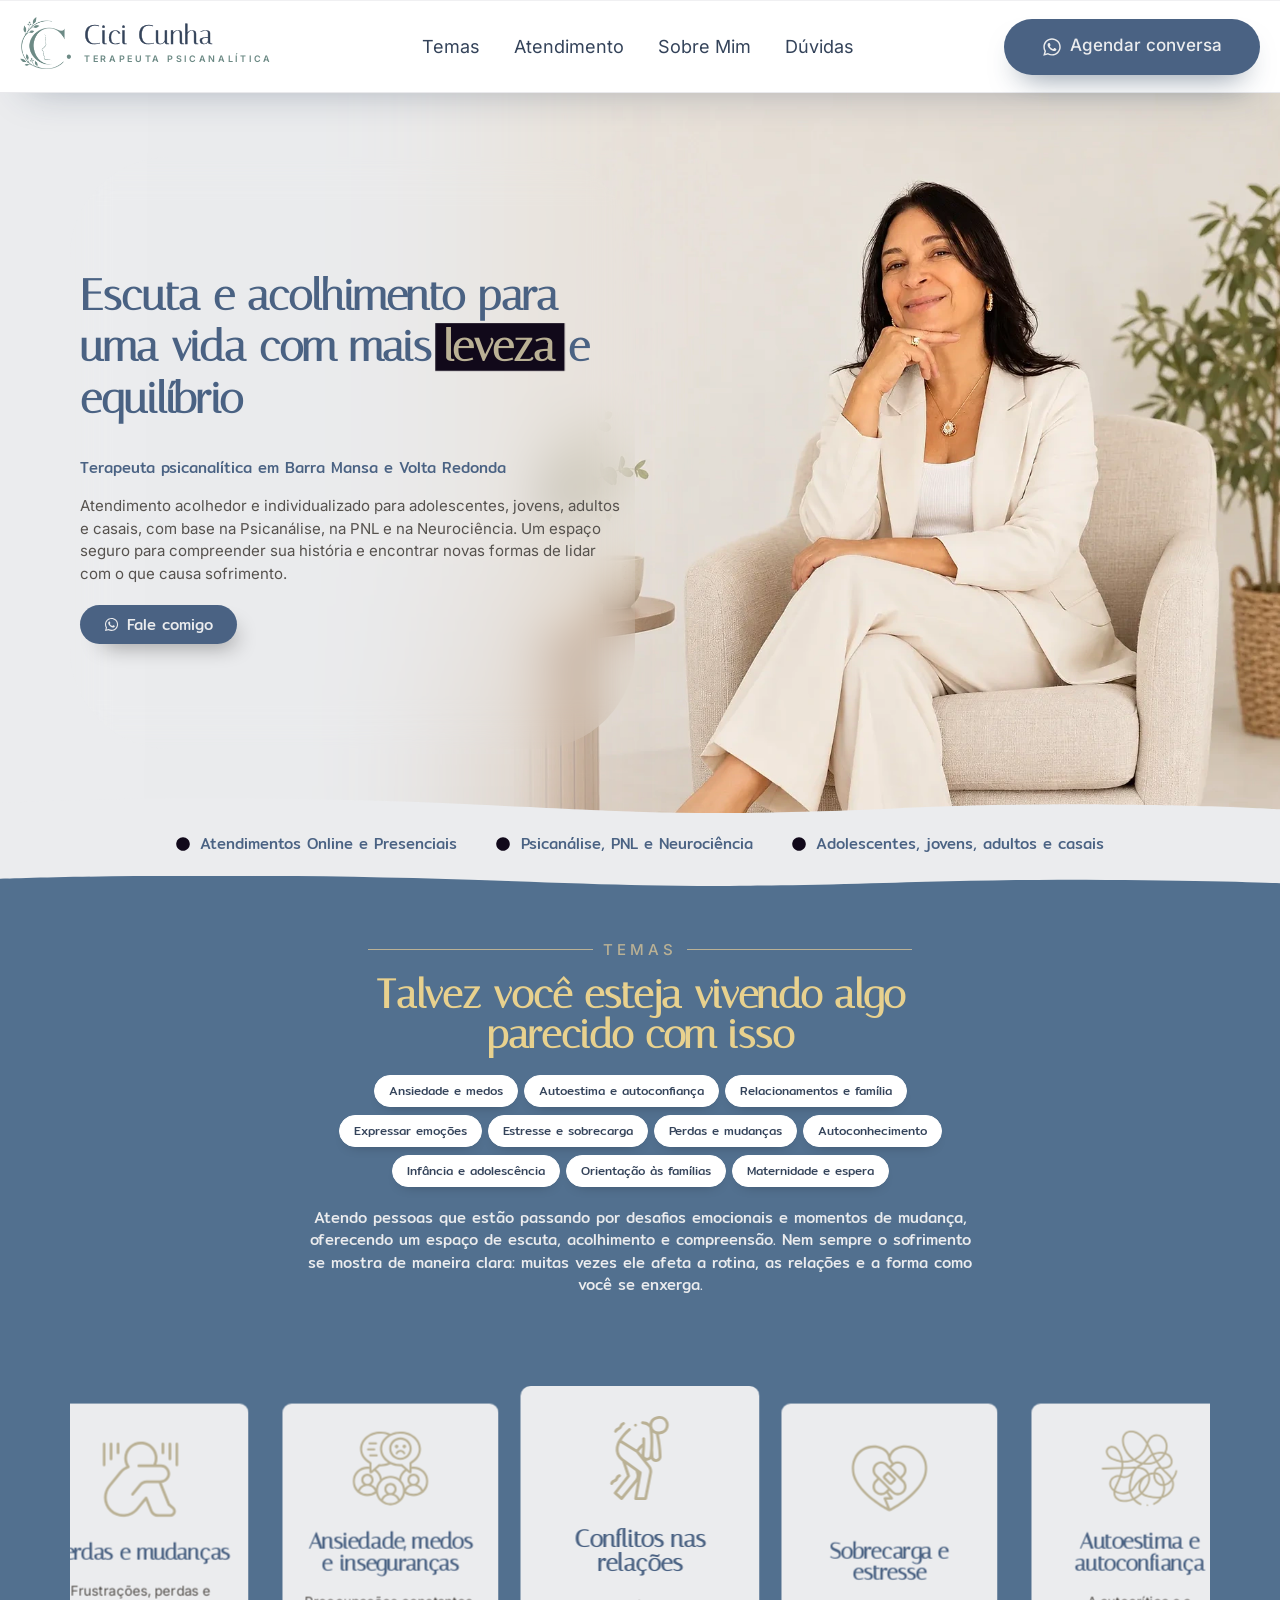
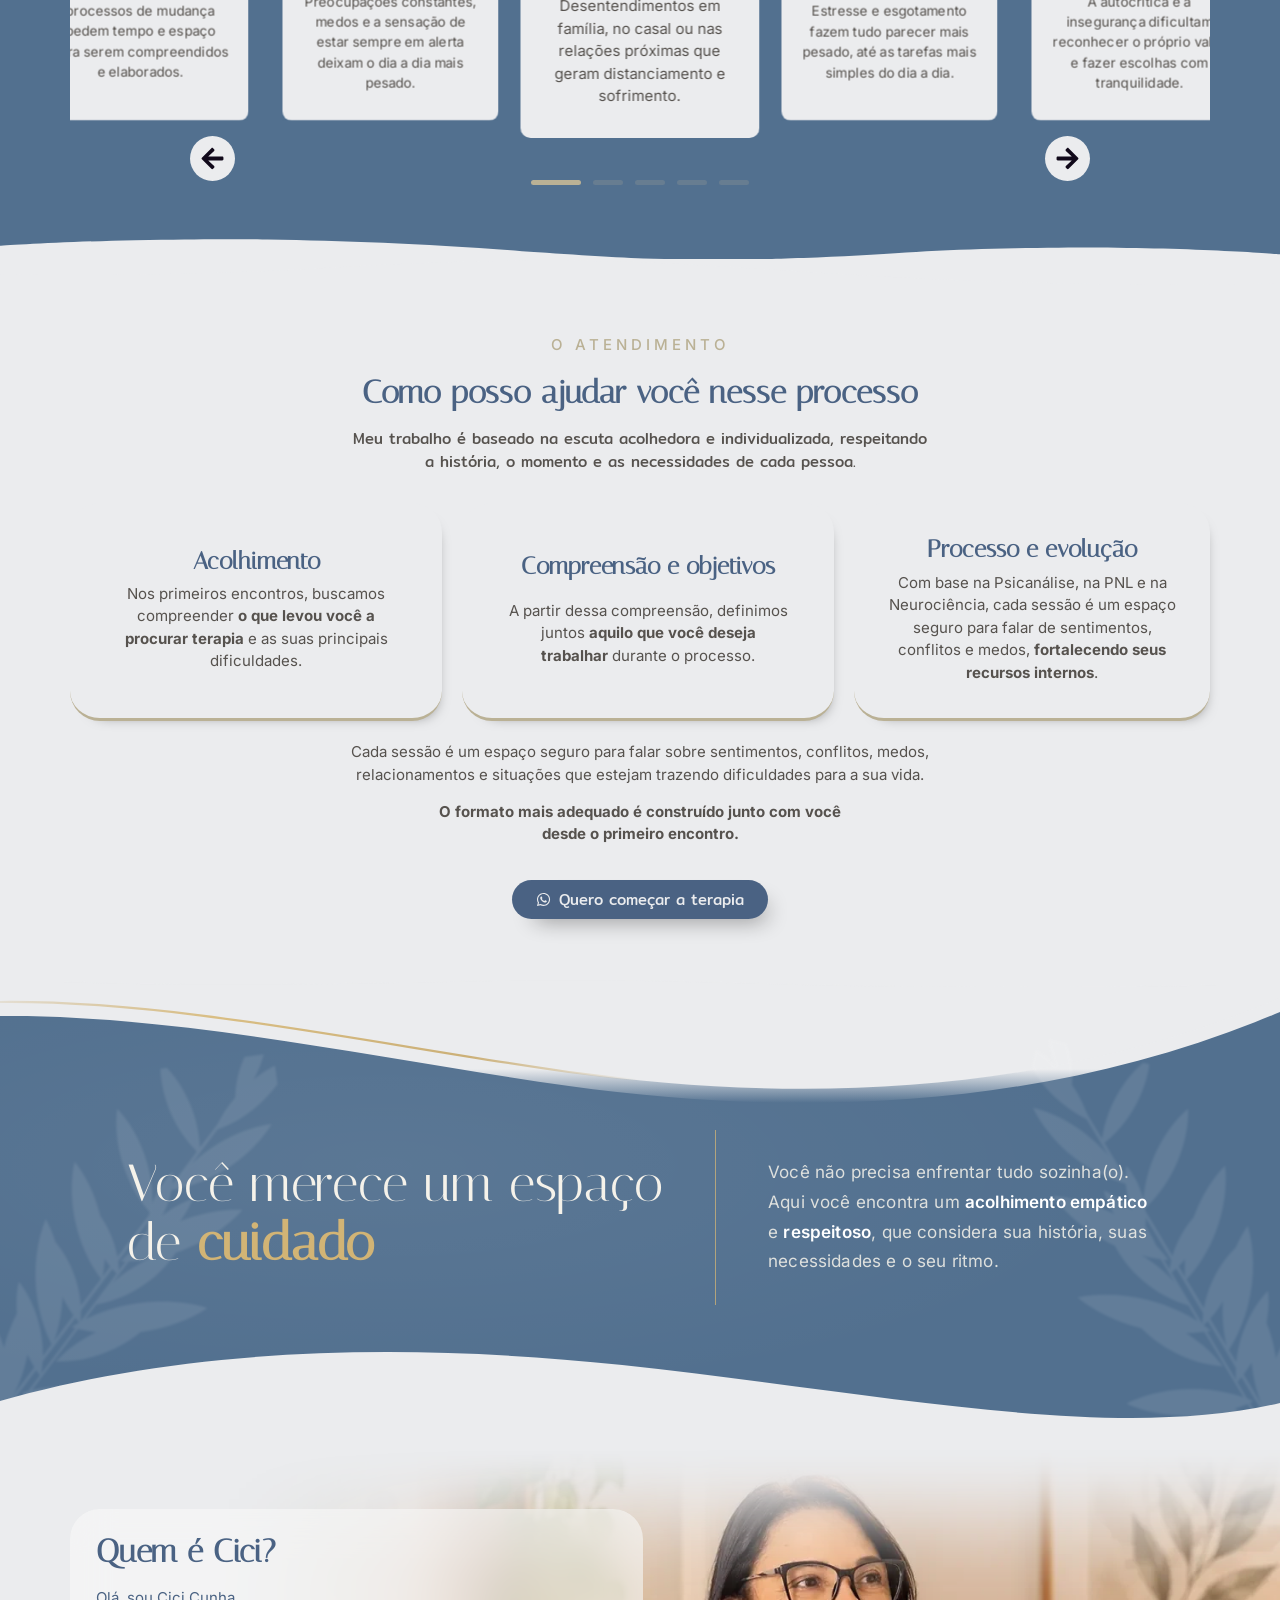
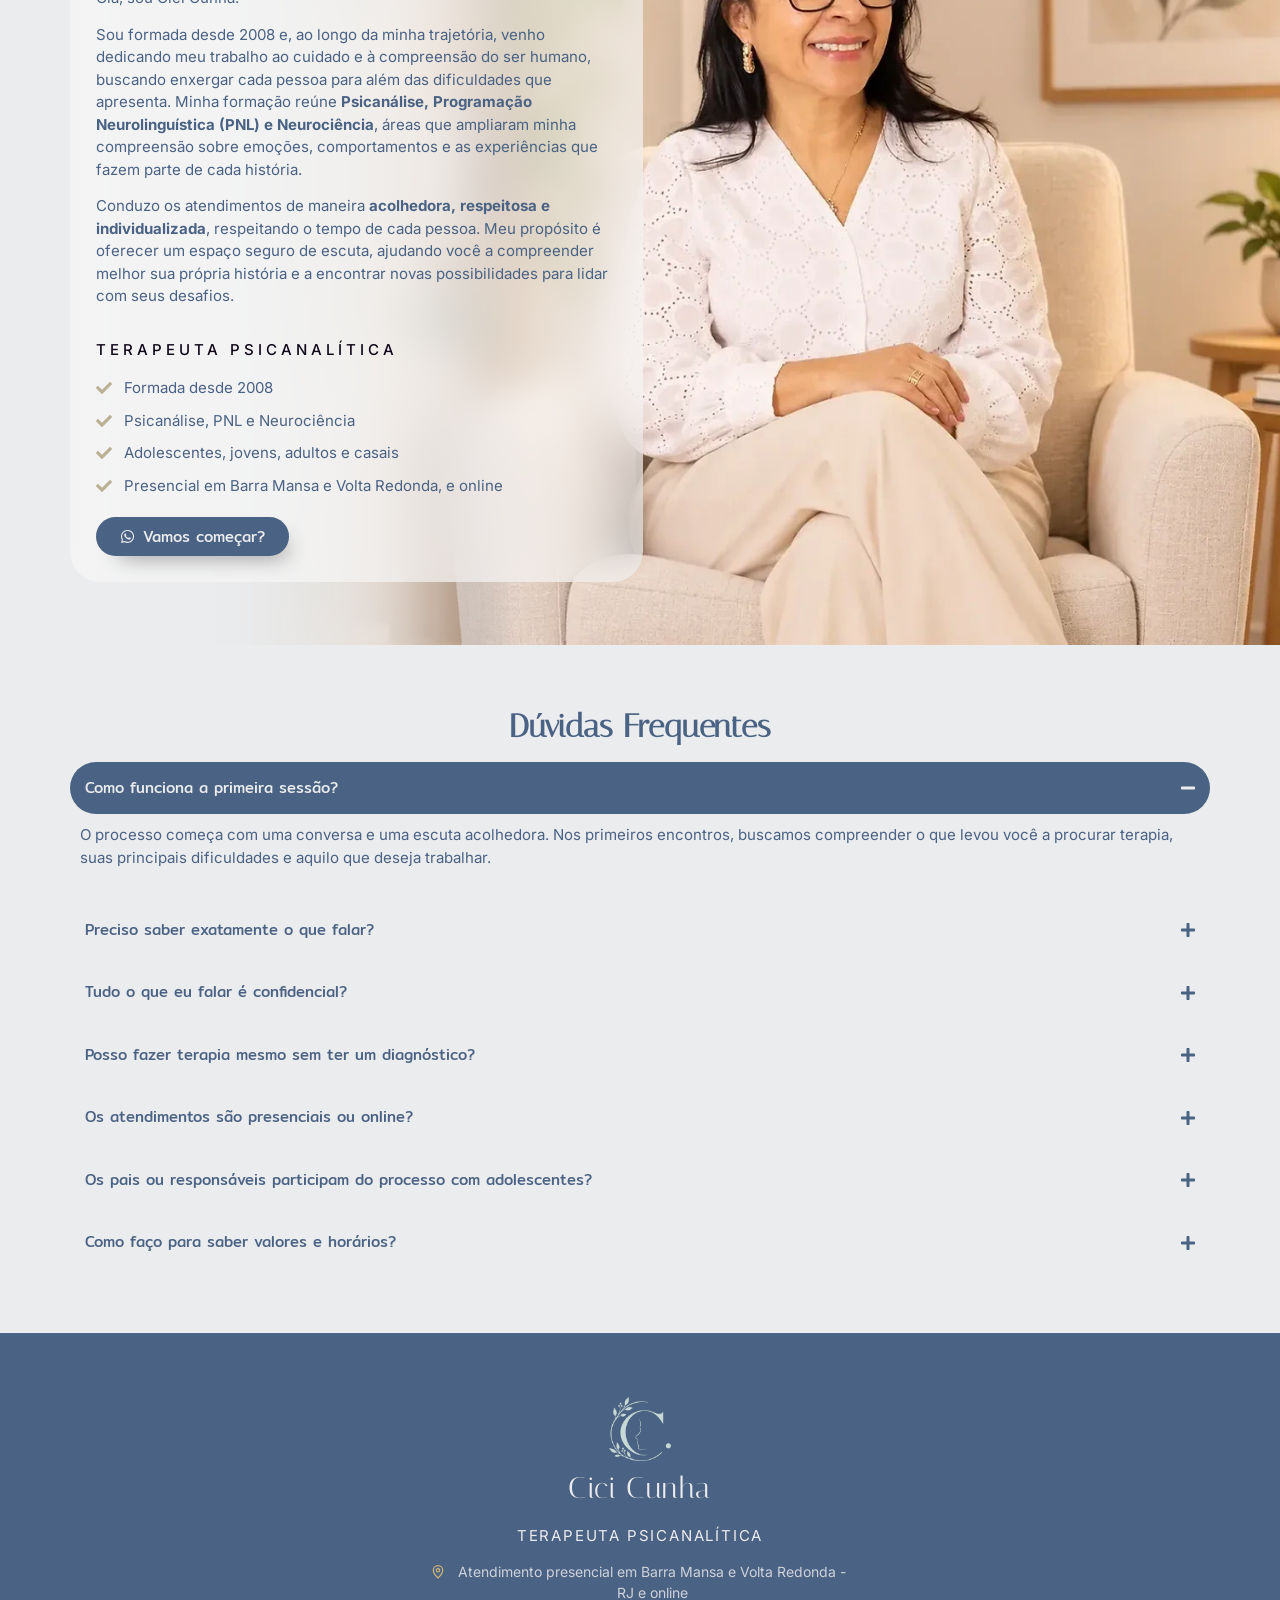
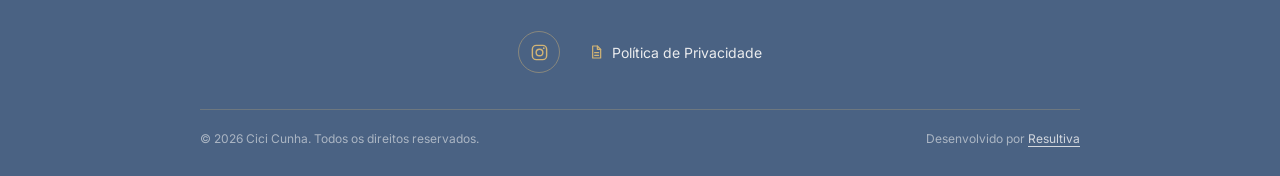
==== commit 7b2355ca: "Alinha o nome e o subtítulo da logo no cabeçalho - Desktop: Cici Cunha começa no mesmo ponto que Ter" ====
--- a/index.html
+++ b/index.html
@@ -195,7 +195,7 @@
 <style id="sq-header">
 .sq-brand__text{display:flex;flex-direction:column;gap:6px;}
 .sq-brand__sub{font-family:Inter,sans-serif;font-size:11px;font-weight:500;letter-spacing:.32em;text-transform:uppercase;color:#6B8984;white-space:nowrap;}
-@media (max-width:1024px){.sq-brand--header .sq-brand__sub{display:none;}}
+
 @media (min-width:1025px){
 .elementor-24 .elementor-element.elementor-element-11648f48{background:#fff !important;border-radius:0 !important;border-top:1px solid rgba(47,47,77,.07);border-bottom:1px solid rgba(47,47,77,.10);box-shadow:0 22px 40px -28px rgba(36,58,85,.38) !important;--padding-top:16px;--padding-bottom:16px;padding-top:16px !important;padding-bottom:16px !important;}
 .elementor-24 .elementor-element.elementor-element-11648f48 > .e-con-inner{max-width:1240px !important;align-items:center;padding-top:0 !important;padding-bottom:0 !important;}
@@ -215,6 +215,17 @@
 </style>
 <style id="sq-temas-solido">#dores::before,#dores > .elementor-motion-effects-container{display:none !important;background-image:none !important;}#dores{background-image:none !important;background-color:#52708F !important;}</style>
 <style id="sq-temas-tags">#dores p > span[style*="border-radius: 999px"]{background:#fff !important;color:#34435A !important;border:1px solid #fff !important;font-weight:400 !important;margin:4px 3px;box-shadow:0 6px 14px -10px rgba(0,0,0,.45);}</style>
+<style id="sq-brand-align">@media (min-width:1025px){
+.sq-brand--header .sq-brand__text{align-items:flex-start !important;text-align:left !important;}
+.sq-brand--header .sq-brand__name,.sq-brand--header .sq-brand__sub{text-align:left !important;align-self:flex-start;}
+}</style>
+<style id="sq-brand-mobile">@media (max-width:1024px){
+.sq-brand--header{gap:10px;}
+.sq-brand--header .sq-brand__emblem{height:40px !important;}
+.sq-brand--header .sq-brand__text{display:flex;flex-direction:column;align-items:flex-start;gap:4px;text-align:left;}
+.sq-brand--header .sq-brand__name{font-size:24px !important;line-height:1;}
+.sq-brand--header .sq-brand__sub{display:block !important;font-size:8px;letter-spacing:.22em;font-weight:600;text-align:left;}
+}</style>
 </head>
 <body class="home wp-singular page-template page-template-elementor_canvas page page-id-24 wp-embed-responsive wp-theme-hello-elementor hello-elementor-default elementor-default elementor-template-canvas elementor-kit-10 elementor-page elementor-page-24">
 	
